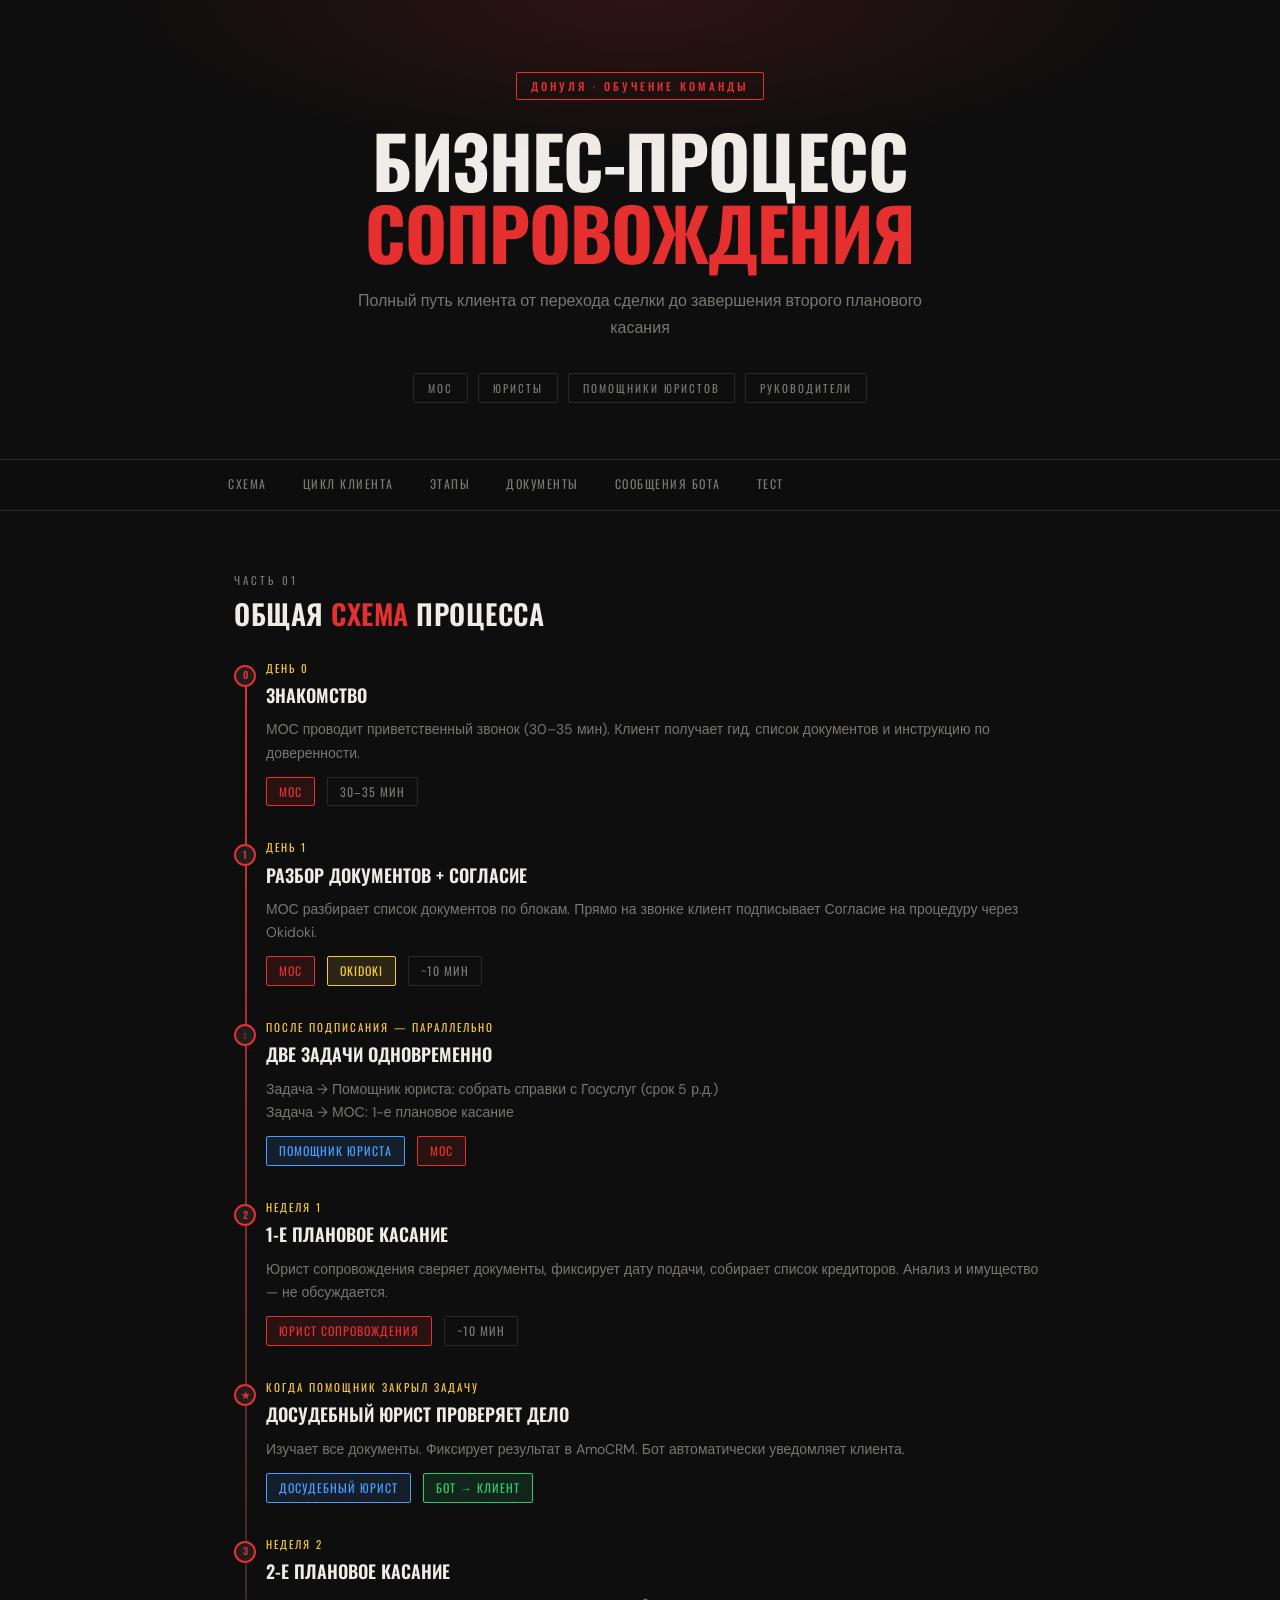
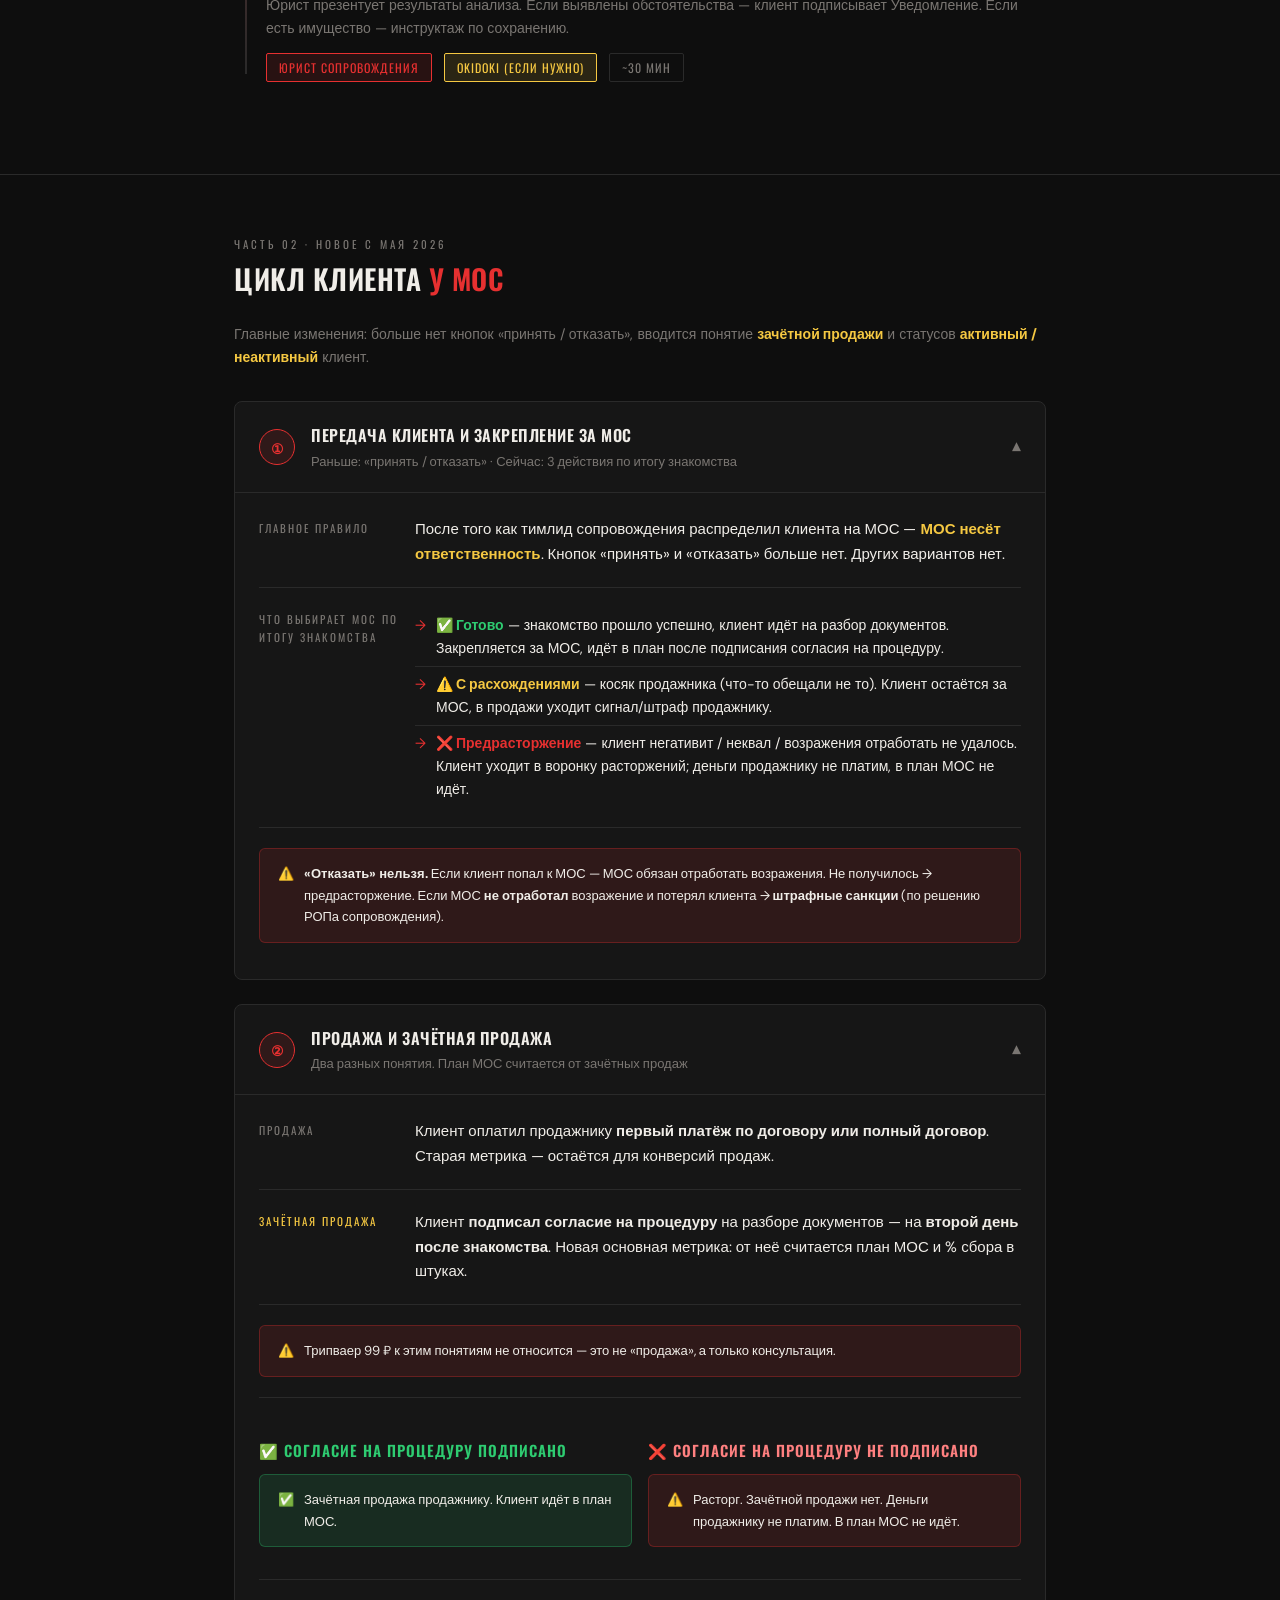
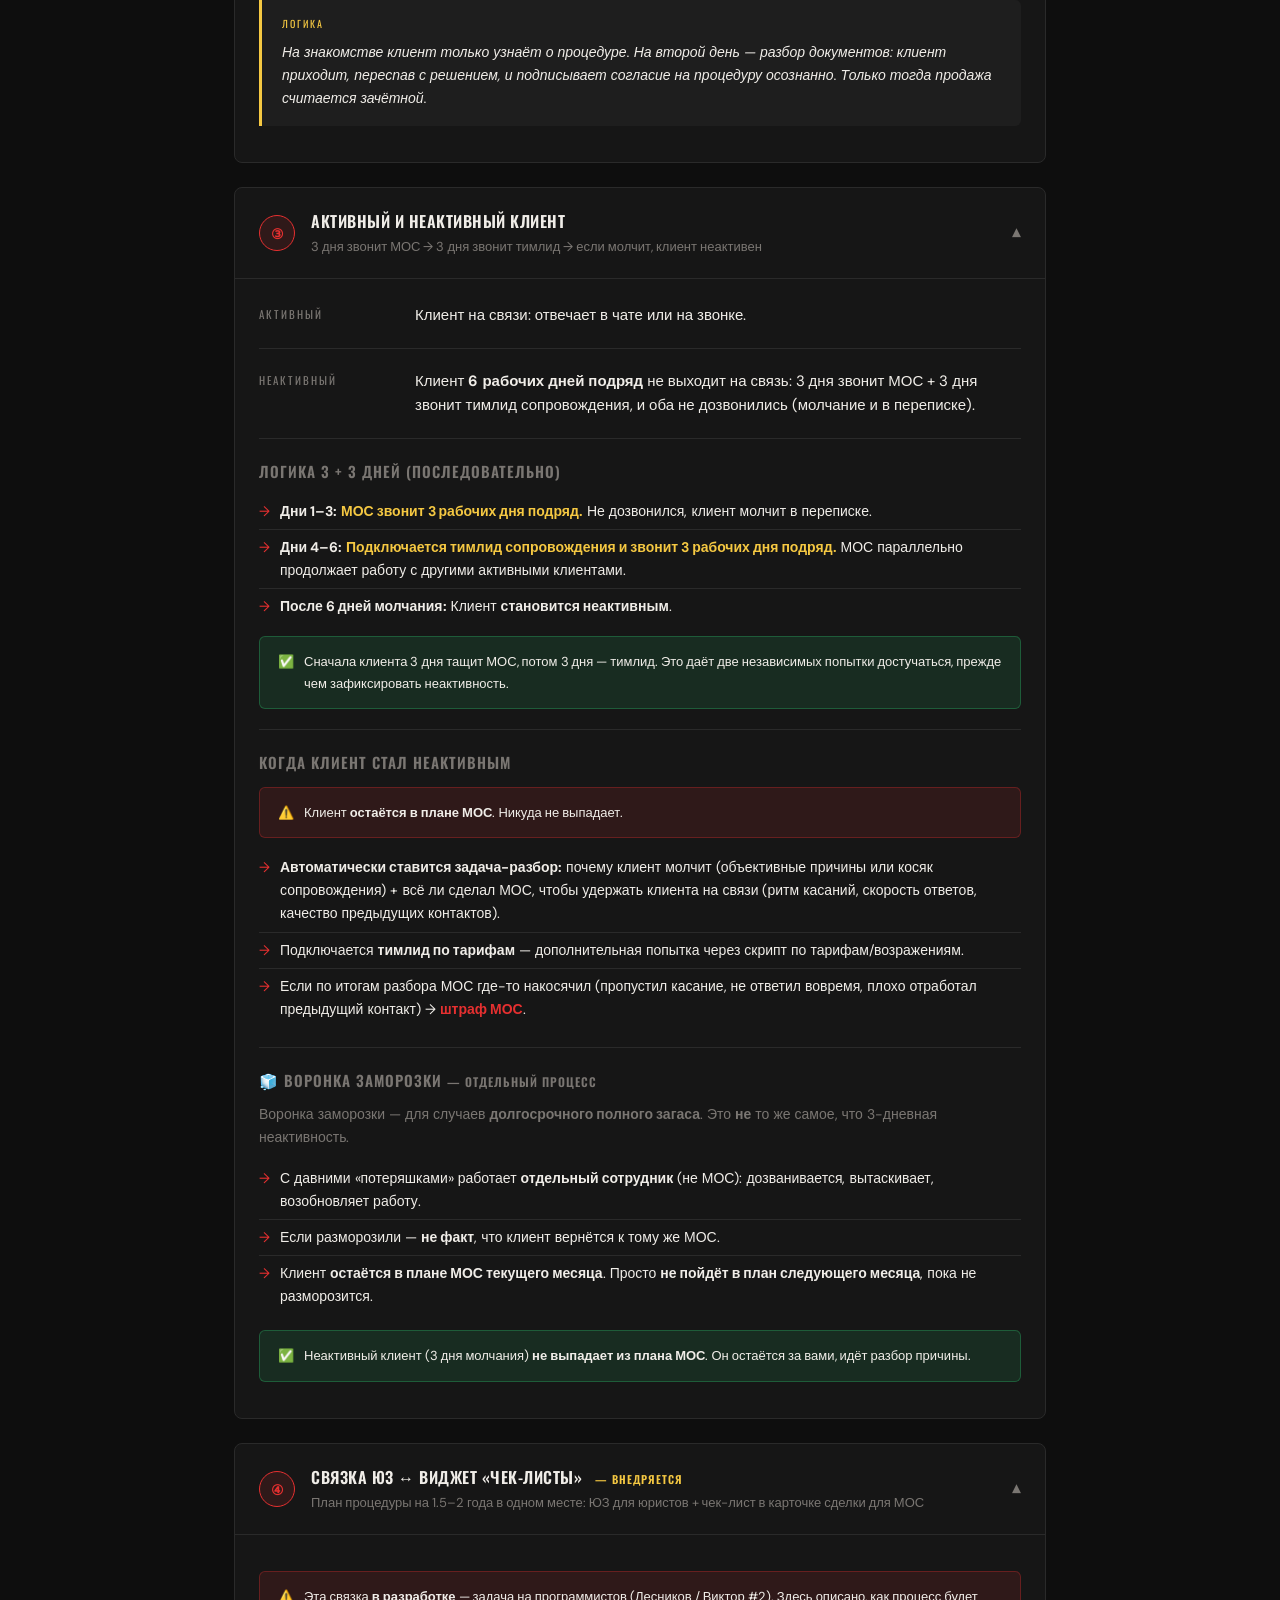
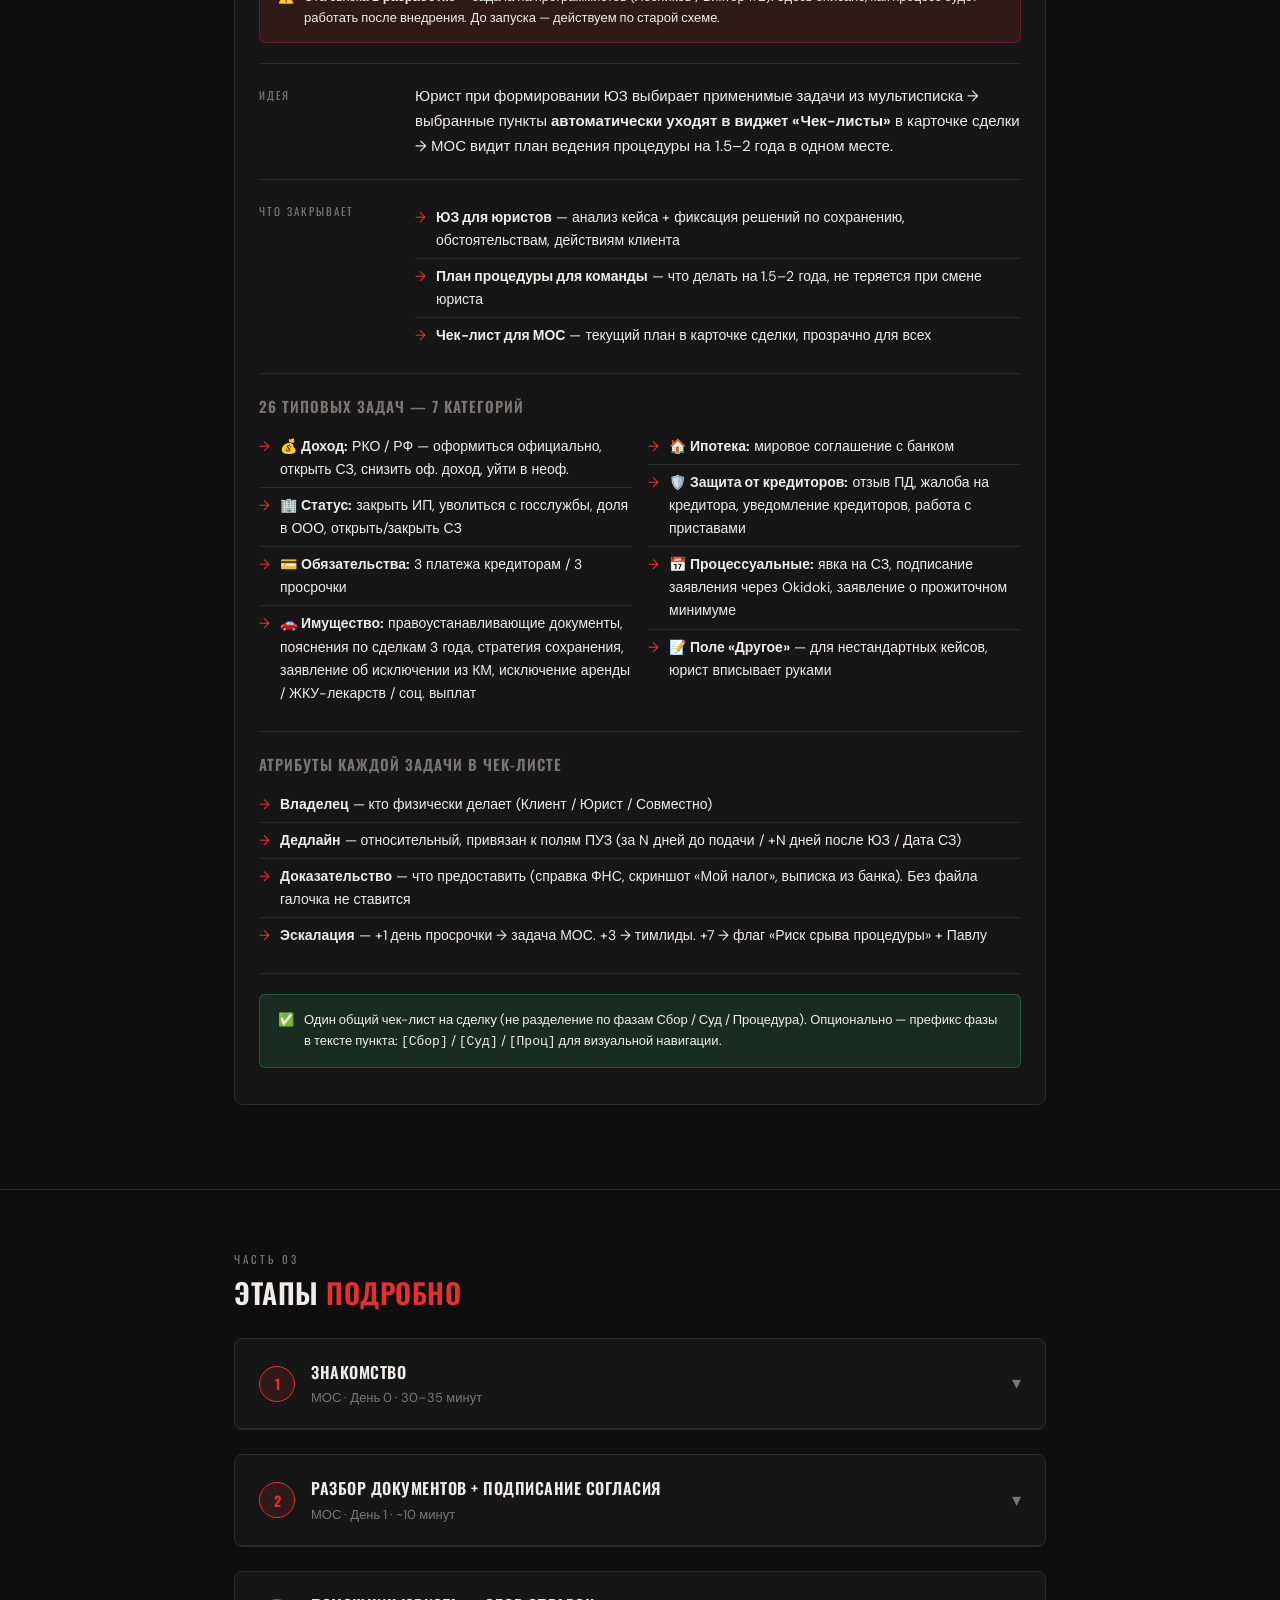
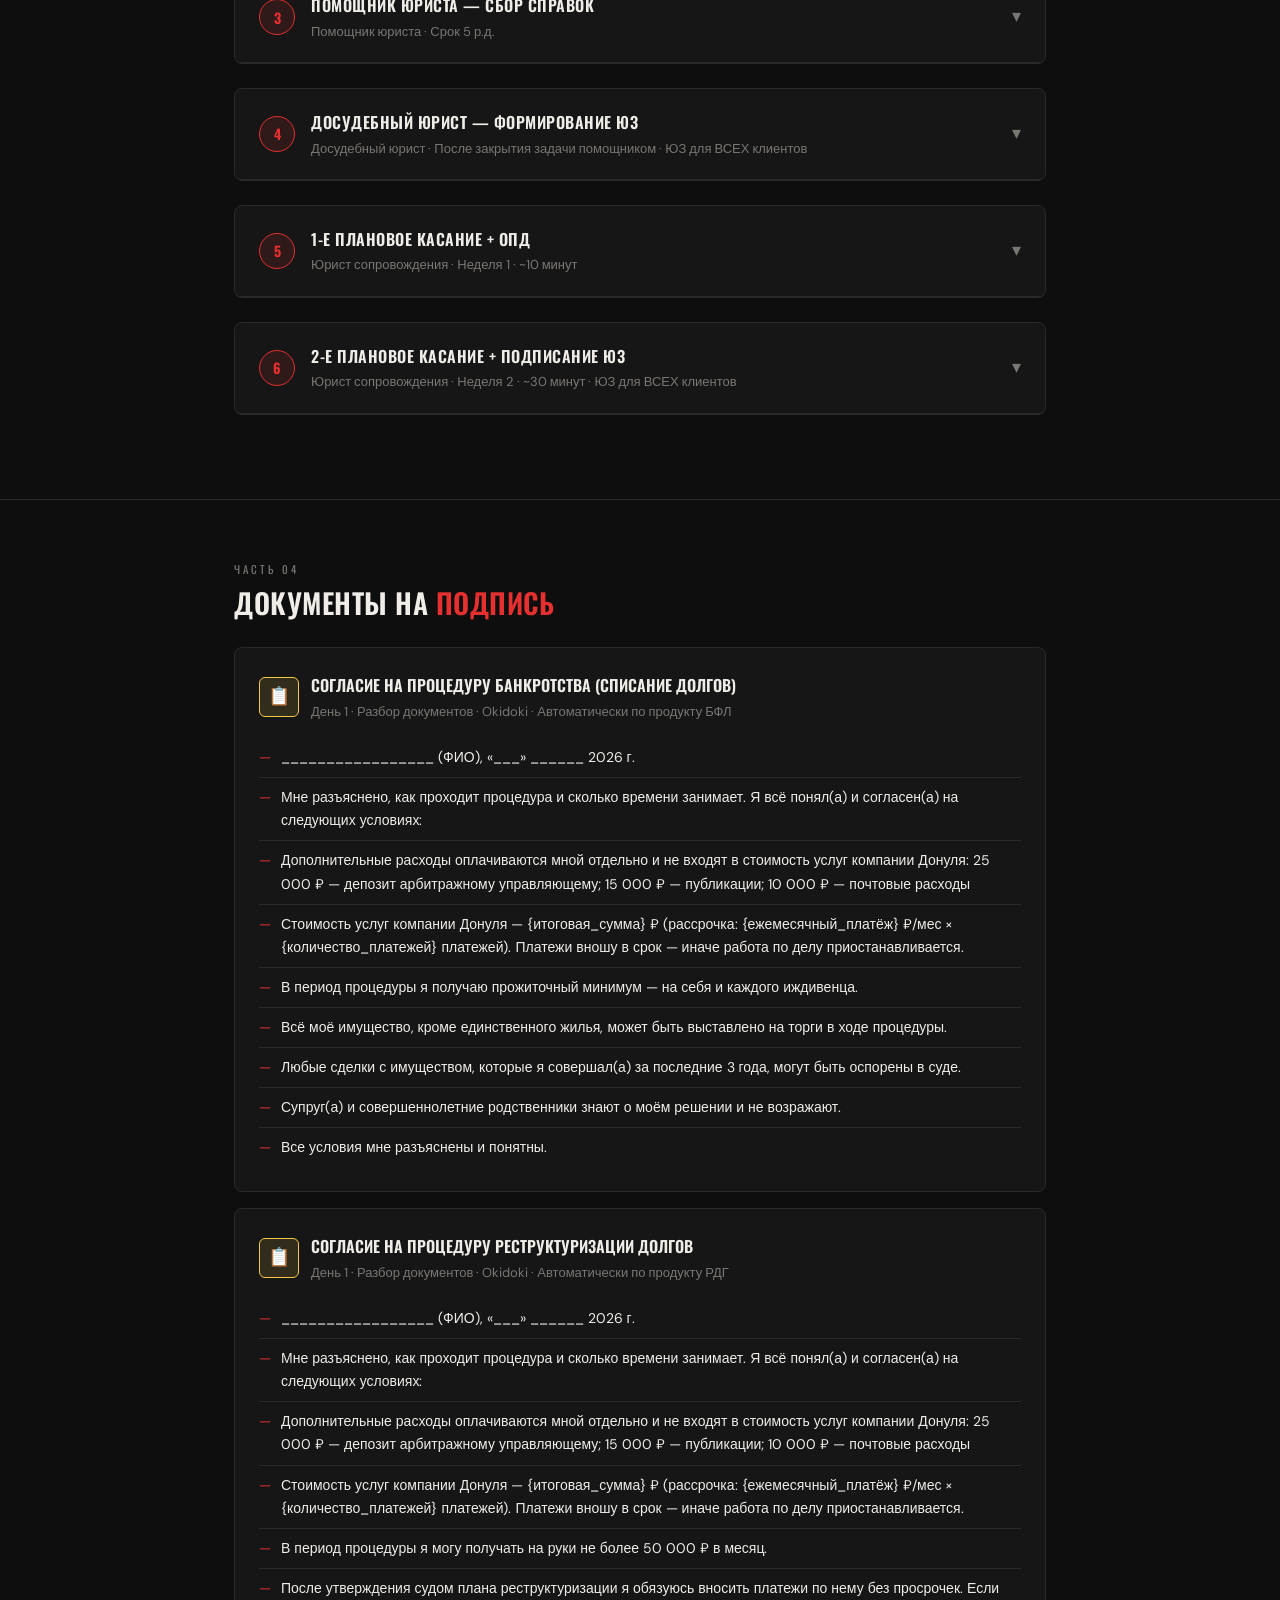
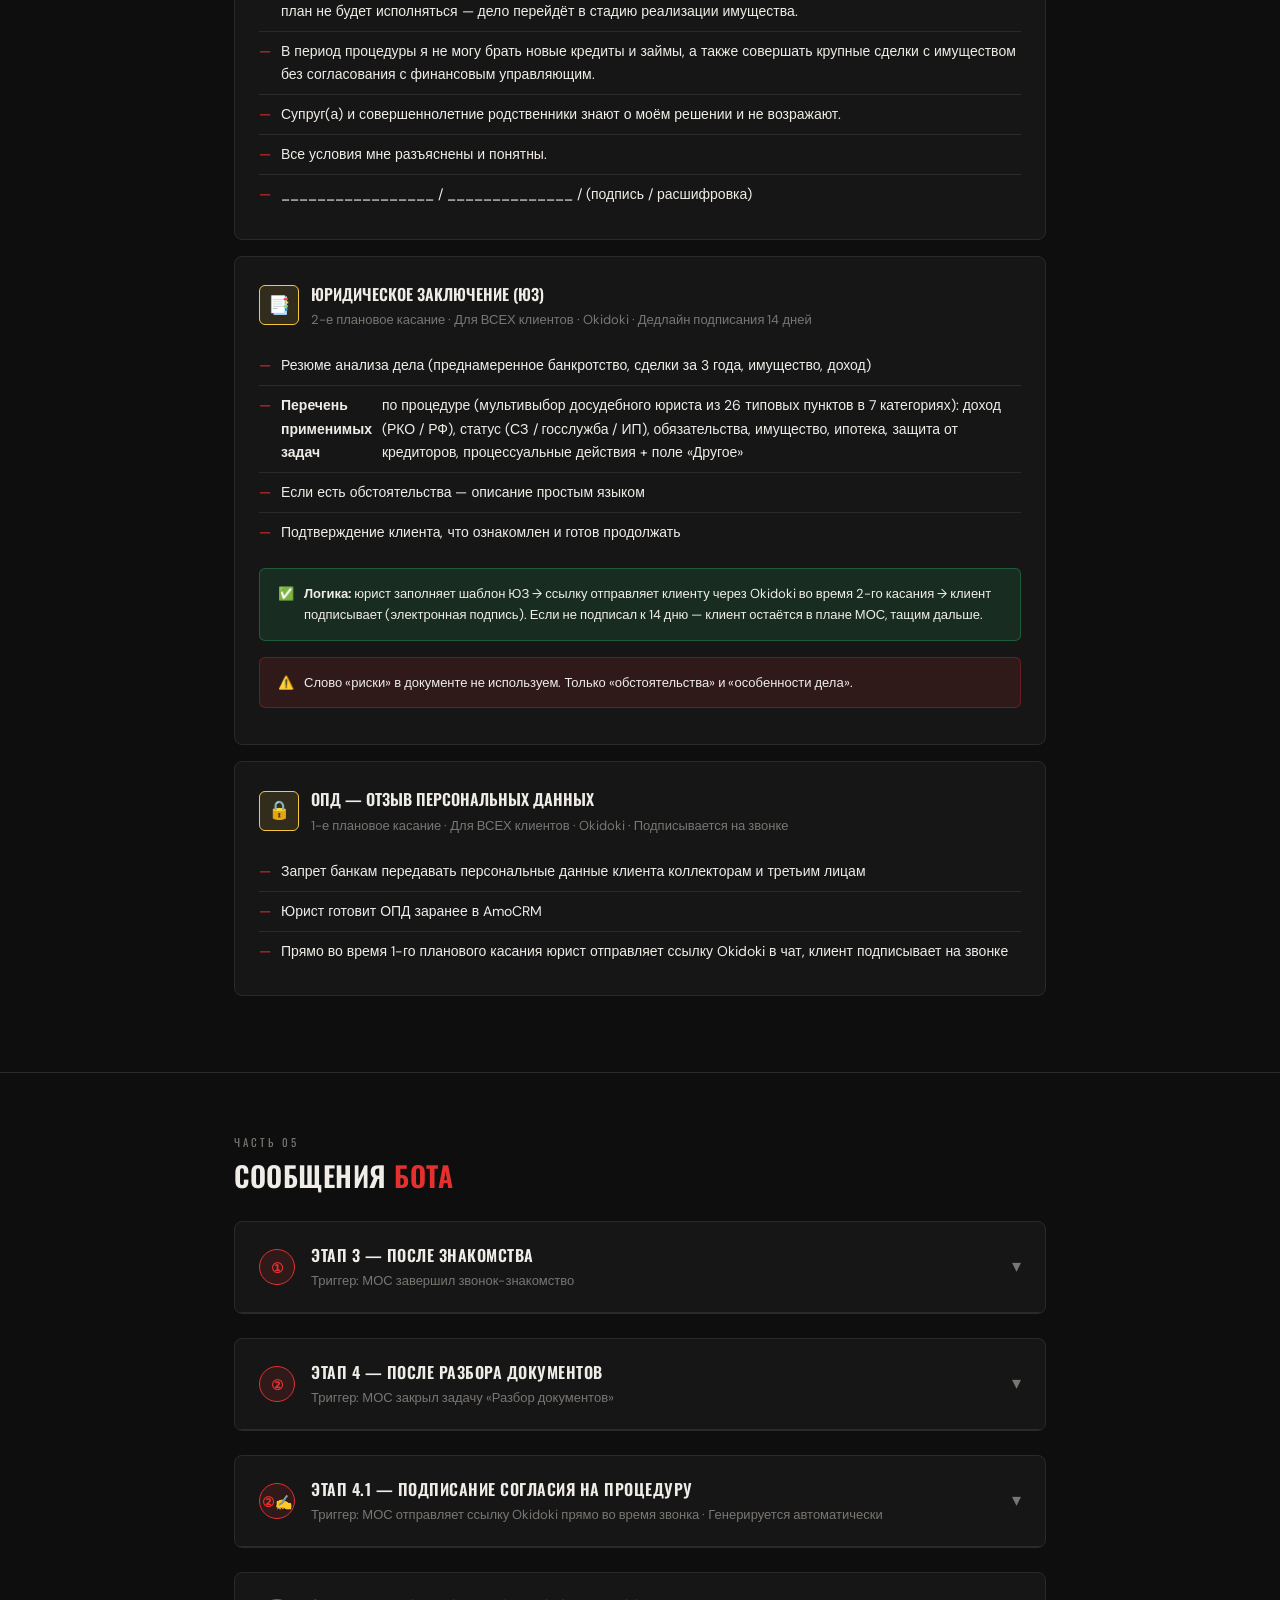
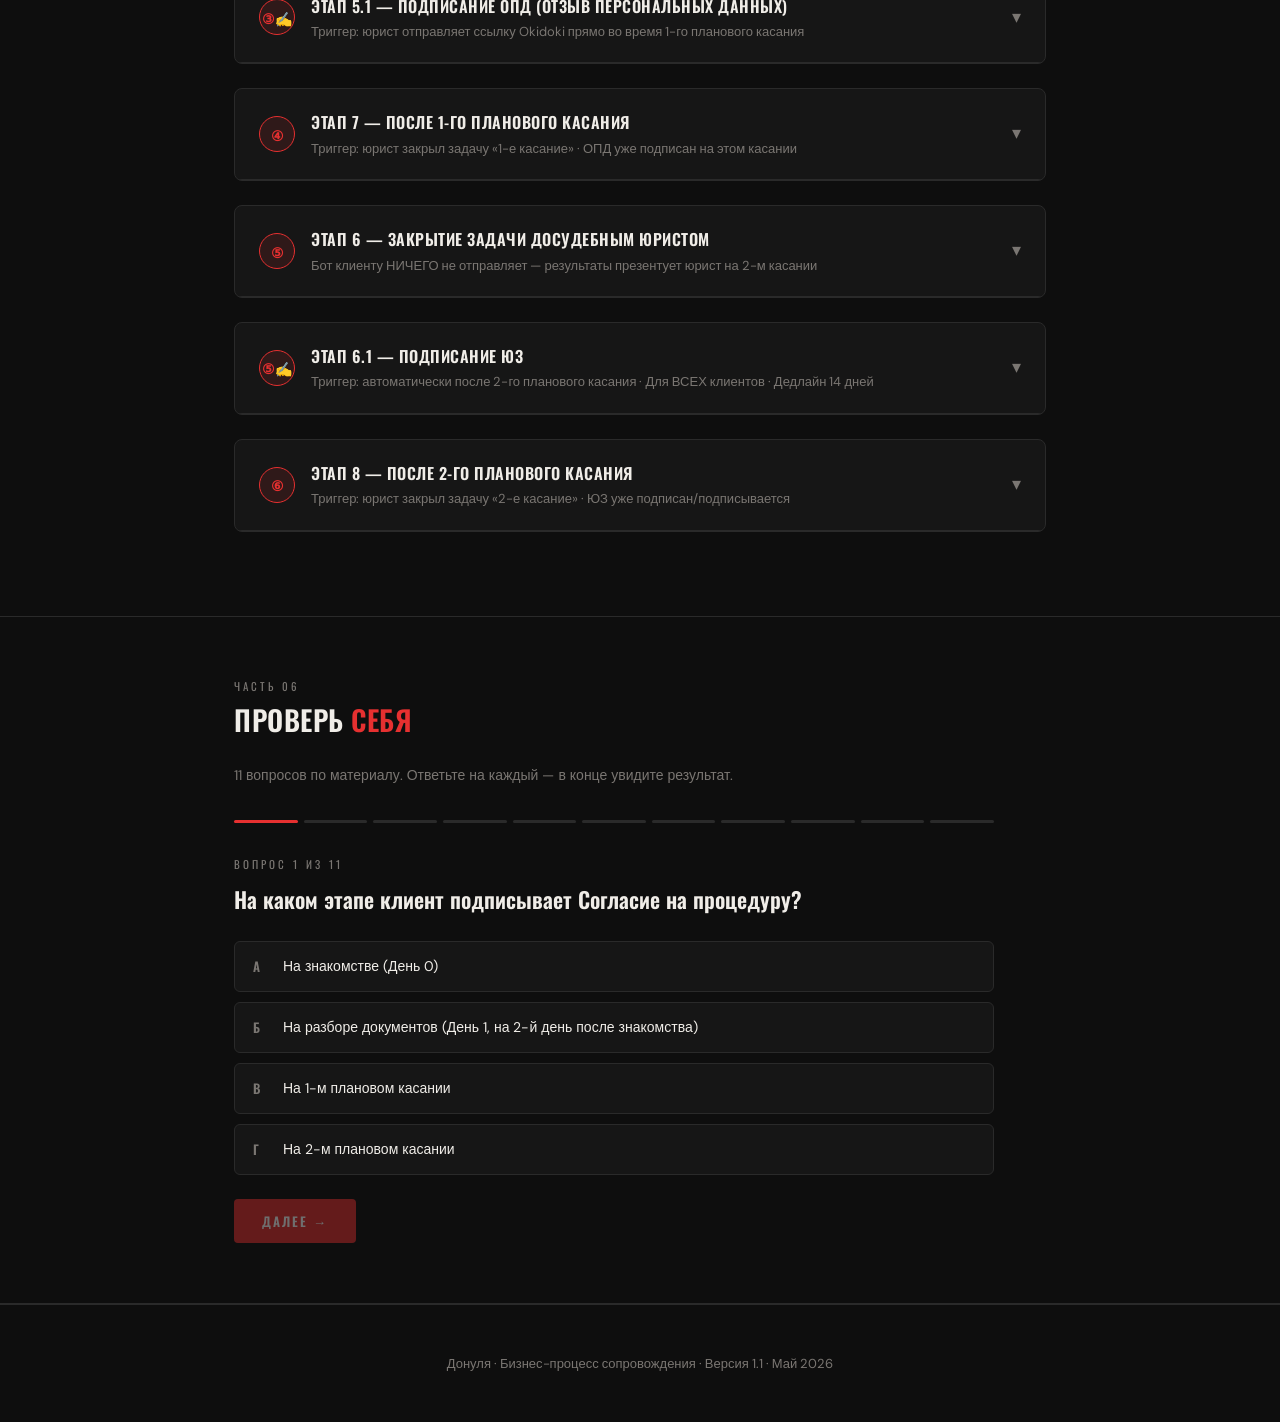
==== index.html @ ab823d5b "Логика 3+3 дней; ЮЗ — шаблон; убран способ сохранения; порядок бот-сообщений - Активный/неактивный: " ====
<!DOCTYPE html>
<html lang="ru">
<head>
<meta charset="UTF-8">
<meta name="viewport" content="width=device-width, initial-scale=1.0">
<title>Бизнес-процесс сопровождения | Донуля</title>
<link href="https://fonts.googleapis.com/css2?family=Oswald:wght@400;500;600;700&family=DM+Sans:wght@300;400;500&display=swap" rel="stylesheet">
<style>
  *, *::before, *::after { box-sizing: border-box; margin: 0; padding: 0; }

  :root {
    --bg: #0e0e0e;
    --surface: #161616;
    --surface2: #1e1e1e;
    --border: #2a2a2a;
    --red: #e63030;
    --red-dim: rgba(230,48,48,0.12);
    --red-glow: rgba(230,48,48,0.25);
    --text: #f0ede8;
    --muted: #7a7672;
    --accent: #f5c842;
    --accent-dim: rgba(245,200,66,0.12);
    --green: #2ecc71;
    --green-dim: rgba(46,204,113,0.12);
    --blue: #4a9eff;
    --blue-dim: rgba(74,158,255,0.12);
  }

  html { scroll-behavior: smooth; }

  body {
    background: var(--bg);
    color: var(--text);
    font-family: 'DM Sans', sans-serif;
    font-size: 15px;
    line-height: 1.65;
    min-height: 100vh;
  }

  /* HEADER */
  .header {
    position: relative;
    padding: 72px 24px 56px;
    text-align: center;
    overflow: hidden;
    border-bottom: 1px solid var(--border);
  }
  .header::before {
    content: '';
    position: absolute;
    inset: 0;
    background: radial-gradient(ellipse 60% 50% at 50% 0%, rgba(230,48,48,0.15) 0%, transparent 70%);
    pointer-events: none;
  }
  .label {
    display: inline-block;
    font-family: 'Oswald', sans-serif;
    font-size: 11px;
    font-weight: 500;
    letter-spacing: 3px;
    text-transform: uppercase;
    color: var(--red);
    border: 1px solid var(--red);
    padding: 4px 14px;
    border-radius: 2px;
    margin-bottom: 24px;
  }
  .header h1 {
    font-family: 'Oswald', sans-serif;
    font-size: clamp(36px, 7vw, 72px);
    font-weight: 700;
    line-height: 1;
    letter-spacing: -1px;
    text-transform: uppercase;
    margin-bottom: 20px;
  }
  .header h1 span { color: var(--red); }
  .header-sub {
    max-width: 620px;
    margin: 0 auto 32px;
    color: var(--muted);
    font-size: 16px;
    font-weight: 300;
  }
  .header-roles {
    display: flex;
    gap: 10px;
    justify-content: center;
    flex-wrap: wrap;
  }
  .role-badge {
    font-family: 'Oswald', sans-serif;
    font-size: 11px;
    letter-spacing: 2px;
    text-transform: uppercase;
    padding: 5px 14px;
    border-radius: 2px;
    border: 1px solid var(--border);
    color: var(--muted);
  }

  /* NAV */
  .nav {
    position: sticky;
    top: 0;
    z-index: 100;
    background: rgba(14,14,14,0.95);
    backdrop-filter: blur(12px);
    border-bottom: 1px solid var(--border);
    padding: 0 24px;
    overflow-x: auto;
  }
  .nav-inner {
    max-width: 860px;
    margin: 0 auto;
    display: flex;
    gap: 0;
  }
  .nav a {
    display: block;
    padding: 14px 18px;
    font-family: 'Oswald', sans-serif;
    font-size: 12px;
    letter-spacing: 1.5px;
    text-transform: uppercase;
    color: var(--muted);
    text-decoration: none;
    white-space: nowrap;
    border-bottom: 2px solid transparent;
    transition: color 0.2s, border-color 0.2s;
  }
  .nav a:hover { color: var(--text); border-color: var(--red); }

  /* LAYOUT */
  .container { max-width: 860px; margin: 0 auto; padding: 0 24px; }
  .section { padding: 60px 0; border-bottom: 1px solid var(--border); }
  .section-number {
    font-family: 'Oswald', sans-serif;
    font-size: 11px;
    letter-spacing: 3px;
    text-transform: uppercase;
    color: var(--muted);
    margin-bottom: 8px;
  }
  .section-title {
    font-family: 'Oswald', sans-serif;
    font-size: 28px;
    font-weight: 600;
    text-transform: uppercase;
    letter-spacing: 0.5px;
    margin-bottom: 28px;
    line-height: 1.2;
  }
  .section-title span { color: var(--red); }

  /* TIMELINE */
  .timeline { position: relative; padding-left: 32px; }
  .timeline::before {
    content: '';
    position: absolute;
    left: 11px;
    top: 8px;
    bottom: 8px;
    width: 2px;
    background: linear-gradient(to bottom, var(--red), var(--border));
  }
  .tl-item { position: relative; margin-bottom: 32px; }
  .tl-dot {
    position: absolute;
    left: -32px;
    top: 6px;
    width: 22px;
    height: 22px;
    border-radius: 50%;
    background: var(--surface2);
    border: 2px solid var(--red);
    display: flex;
    align-items: center;
    justify-content: center;
    font-family: 'Oswald', sans-serif;
    font-size: 10px;
    font-weight: 600;
    color: var(--red);
  }
  .tl-day {
    font-family: 'Oswald', sans-serif;
    font-size: 11px;
    letter-spacing: 2px;
    text-transform: uppercase;
    color: var(--accent);
    margin-bottom: 4px;
  }
  .tl-title {
    font-family: 'Oswald', sans-serif;
    font-size: 18px;
    font-weight: 600;
    text-transform: uppercase;
    margin-bottom: 8px;
  }
  .tl-desc { color: var(--muted); font-size: 14px; }
  .tl-parallel {
    display: flex;
    gap: 12px;
    margin-top: 12px;
    flex-wrap: wrap;
  }
  .tl-tag {
    font-size: 12px;
    padding: 4px 12px;
    border-radius: 2px;
    border: 1px solid var(--border);
    color: var(--muted);
    font-family: 'Oswald', sans-serif;
    letter-spacing: 1px;
    text-transform: uppercase;
  }
  .tl-tag.red { border-color: var(--red); color: var(--red); background: var(--red-dim); }
  .tl-tag.green { border-color: var(--green); color: var(--green); background: var(--green-dim); }
  .tl-tag.yellow { border-color: var(--accent); color: var(--accent); background: var(--accent-dim); }
  .tl-tag.blue { border-color: var(--blue); color: var(--blue); background: var(--blue-dim); }

  /* STAGE CARDS */
  .stage-card {
    background: var(--surface);
    border: 1px solid var(--border);
    border-radius: 8px;
    margin-bottom: 24px;
    overflow: hidden;
  }
  .stage-header {
    padding: 20px 24px;
    border-bottom: 1px solid var(--border);
    display: flex;
    align-items: center;
    gap: 16px;
    cursor: pointer;
    user-select: none;
  }
  .stage-header:hover { background: var(--surface2); }
  .stage-num {
    width: 36px;
    height: 36px;
    border-radius: 50%;
    background: var(--red-dim);
    border: 1px solid var(--red);
    display: flex;
    align-items: center;
    justify-content: center;
    font-family: 'Oswald', sans-serif;
    font-size: 14px;
    font-weight: 700;
    color: var(--red);
    flex-shrink: 0;
  }
  .stage-info { flex: 1; }
  .stage-name {
    font-family: 'Oswald', sans-serif;
    font-size: 16px;
    font-weight: 600;
    text-transform: uppercase;
    letter-spacing: 0.5px;
  }
  .stage-meta { font-size: 13px; color: var(--muted); margin-top: 2px; }
  .stage-arrow {
    color: var(--muted);
    font-size: 18px;
    transition: transform 0.2s;
  }
  .stage-card.open .stage-arrow { transform: rotate(180deg); }
  .stage-body {
    display: none;
    padding: 24px;
  }
  .stage-card.open .stage-body { display: block; }

  /* ROLE BLOCKS */
  .role-row {
    display: grid;
    grid-template-columns: 140px 1fr;
    gap: 16px;
    margin-bottom: 20px;
    align-items: start;
  }
  .role-label {
    font-family: 'Oswald', sans-serif;
    font-size: 11px;
    letter-spacing: 2px;
    text-transform: uppercase;
    color: var(--muted);
    padding-top: 2px;
  }
  .role-content { color: var(--text); }

  /* QUOTE BOX */
  .quote-box {
    background: var(--surface2);
    border-left: 3px solid var(--accent);
    padding: 16px 20px;
    border-radius: 0 6px 6px 0;
    margin: 12px 0;
    font-size: 14px;
    color: var(--text);
    font-style: italic;
  }
  .quote-label {
    font-family: 'Oswald', sans-serif;
    font-size: 10px;
    letter-spacing: 2px;
    text-transform: uppercase;
    color: var(--accent);
    font-style: normal;
    margin-bottom: 8px;
  }

  /* BOT MESSAGE */
  .bot-msg {
    background: var(--surface2);
    border: 1px solid var(--border);
    border-radius: 12px 12px 12px 2px;
    padding: 16px 20px;
    font-size: 13px;
    line-height: 1.7;
    margin: 12px 0;
    position: relative;
  }
  .bot-label {
    font-family: 'Oswald', sans-serif;
    font-size: 10px;
    letter-spacing: 2px;
    text-transform: uppercase;
    color: var(--blue);
    margin-bottom: 10px;
    display: flex;
    align-items: center;
    gap: 6px;
  }
  .bot-label::before {
    content: '🤖';
    font-size: 12px;
  }

  /* WARNING BOX */
  .warn-box {
    background: var(--red-dim);
    border: 1px solid rgba(230,48,48,0.3);
    border-radius: 6px;
    padding: 14px 18px;
    font-size: 13px;
    color: var(--text);
    margin: 12px 0;
    display: flex;
    gap: 10px;
    align-items: flex-start;
  }
  .warn-box::before { content: '⚠️'; flex-shrink: 0; }

  /* INFO BOX */
  .info-box {
    background: var(--green-dim);
    border: 1px solid rgba(46,204,113,0.3);
    border-radius: 6px;
    padding: 14px 18px;
    font-size: 13px;
    color: var(--text);
    margin: 12px 0;
    display: flex;
    gap: 10px;
    align-items: flex-start;
  }
  .info-box::before { content: '✅'; flex-shrink: 0; }

  /* DOCUMENT CARDS */
  .doc-card {
    background: var(--surface);
    border: 1px solid var(--border);
    border-radius: 8px;
    padding: 24px;
    margin-bottom: 16px;
  }
  .doc-card-header {
    display: flex;
    align-items: center;
    gap: 12px;
    margin-bottom: 16px;
  }
  .doc-icon {
    width: 40px;
    height: 40px;
    background: var(--accent-dim);
    border: 1px solid var(--accent);
    border-radius: 6px;
    display: flex;
    align-items: center;
    justify-content: center;
    font-size: 18px;
  }
  .doc-name {
    font-family: 'Oswald', sans-serif;
    font-size: 16px;
    font-weight: 600;
    text-transform: uppercase;
  }
  .doc-when { font-size: 13px; color: var(--muted); margin-top: 2px; }
  .doc-items { list-style: none; }
  .doc-items li {
    padding: 8px 0;
    border-bottom: 1px solid var(--border);
    font-size: 14px;
    display: flex;
    gap: 10px;
  }
  .doc-items li:last-child { border-bottom: none; }
  .doc-items li::before { content: '—'; color: var(--red); flex-shrink: 0; }

  /* RULES */
  .rule-item {
    display: flex;
    gap: 16px;
    padding: 18px 0;
    border-bottom: 1px solid var(--border);
    align-items: flex-start;
  }
  .rule-item:last-child { border-bottom: none; }
  .rule-num {
    width: 28px;
    height: 28px;
    background: var(--red-dim);
    border: 1px solid var(--red);
    border-radius: 4px;
    display: flex;
    align-items: center;
    justify-content: center;
    font-family: 'Oswald', sans-serif;
    font-size: 13px;
    font-weight: 700;
    color: var(--red);
    flex-shrink: 0;
  }
  .rule-text { font-size: 14px; color: var(--text); line-height: 1.6; }
  .rule-text strong { color: var(--accent); font-weight: 500; }

  /* QUIZ */
  .quiz-wrap { max-width: 760px; }
  .quiz-progress {
    display: flex;
    gap: 6px;
    margin-bottom: 32px;
  }
  .quiz-pip {
    flex: 1;
    height: 3px;
    background: var(--border);
    border-radius: 2px;
    transition: background 0.3s;
  }
  .quiz-pip.done { background: var(--green); }
  .quiz-pip.active { background: var(--red); }

  .quiz-q {
    display: none;
  }
  .quiz-q.active { display: block; }
  .quiz-counter {
    font-family: 'Oswald', sans-serif;
    font-size: 11px;
    letter-spacing: 3px;
    text-transform: uppercase;
    color: var(--muted);
    margin-bottom: 12px;
  }
  .quiz-question {
    font-family: 'Oswald', sans-serif;
    font-size: 22px;
    font-weight: 600;
    line-height: 1.3;
    margin-bottom: 28px;
  }
  .quiz-options { display: flex; flex-direction: column; gap: 10px; margin-bottom: 24px; }
  .quiz-option {
    background: var(--surface);
    border: 1px solid var(--border);
    border-radius: 6px;
    padding: 14px 18px;
    cursor: pointer;
    font-size: 14px;
    line-height: 1.5;
    transition: border-color 0.2s, background 0.2s;
    display: flex;
    gap: 12px;
    align-items: flex-start;
  }
  .quiz-option:hover:not(.selected):not(.correct):not(.wrong) {
    border-color: var(--muted);
    background: var(--surface2);
  }
  .quiz-option.correct {
    border-color: var(--green);
    background: var(--green-dim);
    color: var(--green);
  }
  .quiz-option.wrong {
    border-color: var(--red);
    background: var(--red-dim);
    color: var(--red);
  }
  .opt-letter {
    font-family: 'Oswald', sans-serif;
    font-size: 13px;
    font-weight: 600;
    color: var(--muted);
    width: 18px;
    flex-shrink: 0;
    padding-top: 1px;
  }
  .quiz-feedback {
    display: none;
    padding: 14px 18px;
    border-radius: 6px;
    font-size: 14px;
    margin-bottom: 20px;
    line-height: 1.5;
  }
  .quiz-feedback.show { display: block; }
  .quiz-feedback.ok { background: var(--green-dim); border: 1px solid rgba(46,204,113,0.3); color: var(--green); }
  .quiz-feedback.fail { background: var(--red-dim); border: 1px solid rgba(230,48,48,0.3); color: #ff8080; }

  .quiz-btn {
    display: inline-flex;
    align-items: center;
    gap: 8px;
    background: var(--red);
    color: #fff;
    font-family: 'Oswald', sans-serif;
    font-size: 13px;
    font-weight: 600;
    letter-spacing: 2px;
    text-transform: uppercase;
    padding: 12px 28px;
    border: none;
    border-radius: 4px;
    cursor: pointer;
    transition: opacity 0.2s;
  }
  .quiz-btn:hover { opacity: 0.85; }
  .quiz-btn:disabled { opacity: 0.4; cursor: not-allowed; }
  .quiz-btn.secondary {
    background: transparent;
    border: 1px solid var(--border);
    color: var(--muted);
  }

  /* RESULT */
  .quiz-result {
    display: none;
    text-align: center;
    padding: 40px 0;
  }
  .quiz-result.show { display: block; }
  .result-score {
    font-family: 'Oswald', sans-serif;
    font-size: 80px;
    font-weight: 700;
    line-height: 1;
    margin-bottom: 8px;
  }
  .result-score.great { color: var(--green); }
  .result-score.ok { color: var(--accent); }
  .result-score.fail { color: var(--red); }
  .result-label {
    font-family: 'Oswald', sans-serif;
    font-size: 14px;
    letter-spacing: 3px;
    text-transform: uppercase;
    color: var(--muted);
    margin-bottom: 24px;
  }
  .result-msg {
    font-size: 16px;
    color: var(--text);
    max-width: 480px;
    margin: 0 auto 32px;
    line-height: 1.6;
  }

  /* UTILS */
  ul.plain { list-style: none; }
  ul.plain li {
    padding: 6px 0;
    font-size: 14px;
    color: var(--muted);
    border-bottom: 1px solid var(--border);
    display: flex;
    gap: 10px;
  }
  ul.plain li:last-child { border-bottom: none; }
  ul.plain li::before { content: '→'; color: var(--red); flex-shrink: 0; }
  ul.plain li span { color: var(--text); }

  .two-col { display: grid; grid-template-columns: 1fr 1fr; gap: 16px; }
  @media (max-width: 600px) { .two-col { grid-template-columns: 1fr; } .role-row { grid-template-columns: 1fr; } }

  .tag-row { display: flex; gap: 8px; flex-wrap: wrap; margin-top: 10px; }
  .tag {
    font-family: 'Oswald', sans-serif;
    font-size: 11px;
    letter-spacing: 1.5px;
    text-transform: uppercase;
    padding: 4px 10px;
    border-radius: 2px;
    border: 1px solid var(--border);
    color: var(--muted);
  }

  .divider { height: 1px; background: var(--border); margin: 20px 0; }

  h3 {
    font-family: 'Oswald', sans-serif;
    font-size: 15px;
    font-weight: 600;
    text-transform: uppercase;
    letter-spacing: 1px;
    color: var(--muted);
    margin: 20px 0 10px;
  }

  p { margin-bottom: 12px; font-size: 14px; color: var(--muted); }
  p:last-child { margin-bottom: 0; }

  .footer {
    text-align: center;
    padding: 48px 24px;
    color: var(--muted);
    font-size: 13px;
    border-top: 1px solid var(--border);
  }
</style>
</head>
<body>

<!-- HEADER -->
<div class="header">
  <div class="label">Донуля · Обучение команды</div>
  <h1>Бизнес-процесс<br><span>сопровождения</span></h1>
  <p class="header-sub">Полный путь клиента от перехода сделки до завершения второго планового касания</p>
  <div class="header-roles">
    <div class="role-badge">МОС</div>
    <div class="role-badge">Юристы</div>
    <div class="role-badge">Помощники юристов</div>
    <div class="role-badge">Руководители</div>
  </div>
</div>

<!-- NAV -->
<nav class="nav">
  <div class="nav-inner">
    <a href="#schema">Схема</a>
    <a href="#lifecycle">Цикл клиента</a>
    <a href="#stages">Этапы</a>
    <a href="#docs">Документы</a>
    <a href="#bot">Сообщения бота</a>
    <a href="#test">Тест</a>
  </div>
</nav>

<!-- СХЕМА -->
<section class="section" id="schema">
  <div class="container">
    <div class="section-number">Часть 01</div>
    <div class="section-title">Общая <span>схема</span> процесса</div>

    <div class="timeline">

      <div class="tl-item">
        <div class="tl-dot">0</div>
        <div class="tl-day">День 0</div>
        <div class="tl-title">Знакомство</div>
        <div class="tl-desc">МОС проводит приветственный звонок (30–35 мин). Клиент получает гид, список документов и инструкцию по доверенности.</div>
        <div class="tl-parallel">
          <div class="tl-tag red">МОС</div>
          <div class="tl-tag">30–35 мин</div>
        </div>
      </div>

      <div class="tl-item">
        <div class="tl-dot">1</div>
        <div class="tl-day">День 1</div>
        <div class="tl-title">Разбор документов + Согласие</div>
        <div class="tl-desc">МОС разбирает список документов по блокам. Прямо на звонке клиент подписывает Согласие на процедуру через Okidoki.</div>
        <div class="tl-parallel">
          <div class="tl-tag red">МОС</div>
          <div class="tl-tag yellow">Okidoki</div>
          <div class="tl-tag">~10 мин</div>
        </div>
      </div>

      <div class="tl-item">
        <div class="tl-dot">↕</div>
        <div class="tl-day">После подписания — параллельно</div>
        <div class="tl-title">Две задачи одновременно</div>
        <div class="tl-desc">Задача → Помощник юриста: собрать справки с Госуслуг (срок 5 р.д.)<br>Задача → МОС: 1-е плановое касание</div>
        <div class="tl-parallel">
          <div class="tl-tag blue">Помощник юриста</div>
          <div class="tl-tag red">МОС</div>
        </div>
      </div>

      <div class="tl-item">
        <div class="tl-dot">2</div>
        <div class="tl-day">Неделя 1</div>
        <div class="tl-title">1-е плановое касание</div>
        <div class="tl-desc">Юрист сопровождения сверяет документы, фиксирует дату подачи, собирает список кредиторов. Анализ и имущество — не обсуждается.</div>
        <div class="tl-parallel">
          <div class="tl-tag red">Юрист сопровождения</div>
          <div class="tl-tag">~10 мин</div>
        </div>
      </div>

      <div class="tl-item">
        <div class="tl-dot">★</div>
        <div class="tl-day">Когда помощник закрыл задачу</div>
        <div class="tl-title">Досудебный юрист проверяет дело</div>
        <div class="tl-desc">Изучает все документы. Фиксирует результат в AmoCRM. Бот автоматически уведомляет клиента.</div>
        <div class="tl-parallel">
          <div class="tl-tag blue">Досудебный юрист</div>
          <div class="tl-tag green">Бот → клиент</div>
        </div>
      </div>

      <div class="tl-item">
        <div class="tl-dot">3</div>
        <div class="tl-day">Неделя 2</div>
        <div class="tl-title">2-е плановое касание</div>
        <div class="tl-desc">Юрист презентует результаты анализа. Если выявлены обстоятельства — клиент подписывает Уведомление. Если есть имущество — инструктаж по сохранению.</div>
        <div class="tl-parallel">
          <div class="tl-tag red">Юрист сопровождения</div>
          <div class="tl-tag yellow">Okidoki (если нужно)</div>
          <div class="tl-tag">~30 мин</div>
        </div>
      </div>

    </div>
  </div>
</section>

<!-- ЦИКЛ КЛИЕНТА -->
<section class="section" id="lifecycle">
  <div class="container">
    <div class="section-number">Часть 02 · НОВОЕ С МАЯ 2026</div>
    <div class="section-title">Цикл клиента <span>у МОС</span></div>
    <p style="margin-bottom:32px">Главные изменения: больше нет кнопок «принять / отказать», вводится понятие <strong style="color:var(--accent)">зачётной продажи</strong> и статусов <strong style="color:var(--accent)">активный / неактивный</strong> клиент.</p>

    <!-- БЛОК 1: ПЕРЕДАЧА И ТРИ ДЕЙСТВИЯ -->
    <div class="stage-card open" onclick="toggleCard(this)">
      <div class="stage-header">
        <div class="stage-num">①</div>
        <div class="stage-info">
          <div class="stage-name">Передача клиента и закрепление за МОС</div>
          <div class="stage-meta">Раньше: «принять / отказать» · Сейчас: 3 действия по итогу знакомства</div>
        </div>
        <div class="stage-arrow">▾</div>
      </div>
      <div class="stage-body">
        <div class="role-row">
          <div class="role-label">Главное правило</div>
          <div class="role-content">
            После того как тимлид сопровождения распределил клиента на МОС — <strong style="color:var(--accent)">МОС несёт ответственность</strong>. Кнопок «принять» и «отказать» больше нет. Других вариантов нет.
          </div>
        </div>
        <div class="divider"></div>
        <div class="role-row">
          <div class="role-label">Что выбирает МОС по итогу знакомства</div>
          <div class="role-content">
            <ul class="plain">
              <li><span><strong style="color:var(--green)">✅ Готово</strong> — знакомство прошло успешно, клиент идёт на разбор документов. Закрепляется за МОС, идёт в план после подписания согласия на процедуру.</span></li>
              <li><span><strong style="color:var(--accent)">⚠️ С расхождениями</strong> — косяк продажника (что-то обещали не то). Клиент остаётся за МОС, в продажи уходит сигнал/штраф продажнику.</span></li>
              <li><span><strong style="color:var(--red)">❌ Предрасторжение</strong> — клиент негативит / неквал / возражения отработать не удалось. Клиент уходит в воронку расторжений; деньги продажнику не платим, в план МОС не идёт.</span></li>
            </ul>
          </div>
        </div>
        <div class="divider"></div>
        <div class="warn-box">
          <div>
            <strong>«Отказать» нельзя.</strong> Если клиент попал к МОС — МОС обязан отработать возражения. Не получилось → предрасторжение. Если МОС <strong>не отработал</strong> возражение и потерял клиента → <strong>штрафные санкции</strong> (по решению РОПа сопровождения).
          </div>
        </div>
      </div>
    </div>

    <!-- БЛОК 2: ПРОДАЖА И ЗАЧЁТНАЯ ПРОДАЖА -->
    <div class="stage-card open" onclick="toggleCard(this)">
      <div class="stage-header">
        <div class="stage-num">②</div>
        <div class="stage-info">
          <div class="stage-name">Продажа и зачётная продажа</div>
          <div class="stage-meta">Два разных понятия. План МОС считается от зачётных продаж</div>
        </div>
        <div class="stage-arrow">▾</div>
      </div>
      <div class="stage-body">
        <div class="role-row">
          <div class="role-label">Продажа</div>
          <div class="role-content">Клиент оплатил продажнику <strong>первый платёж по договору или полный договор</strong>. Старая метрика — остаётся для конверсий продаж.</div>
        </div>
        <div class="divider"></div>
        <div class="role-row">
          <div class="role-label" style="color:var(--accent)">Зачётная продажа</div>
          <div class="role-content">Клиент <strong>подписал согласие на процедуру</strong> на разборе документов — на <strong>второй день после знакомства</strong>. Новая основная метрика: от неё считается план МОС и % сбора в штуках.</div>
        </div>
        <div class="divider"></div>
        <div class="warn-box">
          <div>Трипваер 99 ₽ к этим понятиям не относится — это не «продажа», а только консультация.</div>
        </div>
        <div class="divider"></div>
        <div class="two-col">
          <div>
            <h3 style="color:var(--green)">✅ Согласие на процедуру подписано</h3>
            <div class="info-box">Зачётная продажа продажнику. Клиент идёт в план МОС.</div>
          </div>
          <div>
            <h3 style="color:#ff8080">❌ Согласие на процедуру НЕ подписано</h3>
            <div class="warn-box">Расторг. Зачётной продажи нет. Деньги продажнику не платим. В план МОС не идёт.</div>
          </div>
        </div>
        <div class="divider"></div>
        <div class="quote-box">
          <div class="quote-label">Логика</div>
          На знакомстве клиент только узнаёт о процедуре. На второй день — разбор документов: клиент приходит, переспав с решением, и подписывает согласие на процедуру осознанно. Только тогда продажа считается зачётной.
        </div>
      </div>
    </div>

    <!-- БЛОК 3: АКТИВНЫЙ / НЕАКТИВНЫЙ -->
    <div class="stage-card open" onclick="toggleCard(this)">
      <div class="stage-header">
        <div class="stage-num">③</div>
        <div class="stage-info">
          <div class="stage-name">Активный и неактивный клиент</div>
          <div class="stage-meta">3 дня звонит МОС → 3 дня звонит тимлид → если молчит, клиент неактивен</div>
        </div>
        <div class="stage-arrow">▾</div>
      </div>
      <div class="stage-body">
        <div class="role-row">
          <div class="role-label">Активный</div>
          <div class="role-content">Клиент на связи: отвечает в чате или на звонке.</div>
        </div>
        <div class="divider"></div>
        <div class="role-row">
          <div class="role-label">Неактивный</div>
          <div class="role-content">Клиент <strong>6 рабочих дней подряд</strong> не выходит на связь: 3 дня звонит МОС + 3 дня звонит тимлид сопровождения, и оба не дозвонились (молчание и в переписке).</div>
        </div>
        <div class="divider"></div>
        <h3>Логика 3 + 3 дней (последовательно)</h3>
        <ul class="plain">
          <li><span><strong>Дни 1–3:</strong> <strong style="color:var(--accent)">МОС звонит 3 рабочих дня подряд.</strong> Не дозвонился, клиент молчит в переписке.</span></li>
          <li><span><strong>Дни 4–6:</strong> <strong style="color:var(--accent)">Подключается тимлид сопровождения и звонит 3 рабочих дня подряд.</strong> МОС параллельно продолжает работу с другими активными клиентами.</span></li>
          <li><span><strong>После 6 дней молчания:</strong> Клиент <strong>становится неактивным</strong>.</span></li>
        </ul>
        <div class="info-box">
          Сначала клиента 3 дня тащит МОС, потом 3 дня — тимлид. Это даёт две независимых попытки достучаться, прежде чем зафиксировать неактивность.
        </div>
        <div class="divider"></div>
        <h3>Когда клиент стал неактивным</h3>
        <div class="warn-box">
          <div>Клиент <strong>остаётся в плане МОС</strong>. Никуда не выпадает.</div>
        </div>
        <ul class="plain">
          <li><span><strong>Автоматически ставится задача-разбор:</strong> почему клиент молчит (объективные причины или косяк сопровождения) + всё ли сделал МОС, чтобы удержать клиента на связи (ритм касаний, скорость ответов, качество предыдущих контактов).</span></li>
          <li><span>Подключается <strong>тимлид по тарифам</strong> — дополнительная попытка через скрипт по тарифам/возражениям.</span></li>
          <li><span>Если по итогам разбора МОС где-то накосячил (пропустил касание, не ответил вовремя, плохо отработал предыдущий контакт) → <strong style="color:var(--red)">штраф МОС</strong>.</span></li>
        </ul>
        <div class="divider"></div>
        <h3>🧊 Воронка заморозки <span style="color:var(--muted);font-size:12px;letter-spacing:1px">— отдельный процесс</span></h3>
        <p>Воронка заморозки — для случаев <strong>долгосрочного полного загаса</strong>. Это <strong>не</strong> то же самое, что 3-дневная неактивность.</p>
        <ul class="plain">
          <li><span>С давними «потеряшками» работает <strong>отдельный сотрудник</strong> (не МОС): дозванивается, вытаскивает, возобновляет работу.</span></li>
          <li><span>Если разморозили — <strong>не факт</strong>, что клиент вернётся к тому же МОС.</span></li>
          <li><span>Клиент <strong>остаётся в плане МОС текущего месяца</strong>. Просто <strong>не пойдёт в план следующего месяца</strong>, пока не разморозится.</span></li>
        </ul>
        <div class="info-box" style="margin-top:16px">
          <div>Неактивный клиент (3 дня молчания) <strong>не выпадает из плана МОС</strong>. Он остаётся за вами, идёт разбор причины.</div>
        </div>
      </div>
    </div>

    <!-- БЛОК 4: СВЯЗКА ЮЗ ↔ ЧЕК-ЛИСТЫ -->
    <div class="stage-card open" onclick="toggleCard(this)">
      <div class="stage-header">
        <div class="stage-num">④</div>
        <div class="stage-info">
          <div class="stage-name">Связка ЮЗ ↔ виджет «Чек-листы» <span style="color:var(--accent);font-size:11px;letter-spacing:1px;margin-left:8px">— ВНЕДРЯЕТСЯ</span></div>
          <div class="stage-meta">План процедуры на 1.5–2 года в одном месте: ЮЗ для юристов + чек-лист в карточке сделки для МОС</div>
        </div>
        <div class="stage-arrow">▾</div>
      </div>
      <div class="stage-body">
        <div class="warn-box">
          <div>Эта связка <strong>в разработке</strong> — задача на программистов (Лесников / Виктор #2). Здесь описано, как процесс будет работать после внедрения. До запуска — действуем по старой схеме.</div>
        </div>
        <div class="divider"></div>
        <div class="role-row">
          <div class="role-label">Идея</div>
          <div class="role-content">Юрист при формировании ЮЗ выбирает применимые задачи из мультисписка → выбранные пункты <strong>автоматически уходят в виджет «Чек-листы»</strong> в карточке сделки → МОС видит план ведения процедуры на 1.5–2 года в одном месте.</div>
        </div>
        <div class="divider"></div>
        <div class="role-row">
          <div class="role-label">Что закрывает</div>
          <div class="role-content">
            <ul class="plain">
              <li><span><strong>ЮЗ для юристов</strong> — анализ кейса + фиксация решений по сохранению, обстоятельствам, действиям клиента</span></li>
              <li><span><strong>План процедуры для команды</strong> — что делать на 1.5–2 года, не теряется при смене юриста</span></li>
              <li><span><strong>Чек-лист для МОС</strong> — текущий план в карточке сделки, прозрачно для всех</span></li>
            </ul>
          </div>
        </div>
        <div class="divider"></div>
        <h3>26 типовых задач — 7 категорий</h3>
        <div class="two-col">
          <div>
            <ul class="plain">
              <li><span>💰 <strong>Доход:</strong> РКО / РФ — оформиться официально, открыть СЗ, снизить оф. доход, уйти в неоф.</span></li>
              <li><span>🏢 <strong>Статус:</strong> закрыть ИП, уволиться с госслужбы, доля в ООО, открыть/закрыть СЗ</span></li>
              <li><span>💳 <strong>Обязательства:</strong> 3 платежа кредиторам / 3 просрочки</span></li>
              <li><span>🚗 <strong>Имущество:</strong> правоустанавливающие документы, пояснения по сделкам 3 года, стратегия сохранения, заявление об исключении из КМ, исключение аренды / ЖКУ-лекарств / соц. выплат</span></li>
            </ul>
          </div>
          <div>
            <ul class="plain">
              <li><span>🏠 <strong>Ипотека:</strong> мировое соглашение с банком</span></li>
              <li><span>🛡️ <strong>Защита от кредиторов:</strong> отзыв ПД, жалоба на кредитора, уведомление кредиторов, работа с приставами</span></li>
              <li><span>📅 <strong>Процессуальные:</strong> явка на СЗ, подписание заявления через Okidoki, заявление о прожиточном минимуме</span></li>
              <li><span>📝 <strong>Поле «Другое»</strong> — для нестандартных кейсов, юрист вписывает руками</span></li>
            </ul>
          </div>
        </div>
        <div class="divider"></div>
        <h3>Атрибуты каждой задачи в чек-листе</h3>
        <ul class="plain">
          <li><span><strong>Владелец</strong> — кто физически делает (Клиент / Юрист / Совместно)</span></li>
          <li><span><strong>Дедлайн</strong> — относительный, привязан к полям ПУЗ (за N дней до подачи / +N дней после ЮЗ / Дата СЗ)</span></li>
          <li><span><strong>Доказательство</strong> — что предоставить (справка ФНС, скриншот «Мой налог», выписка из банка). Без файла галочка не ставится</span></li>
          <li><span><strong>Эскалация</strong> — +1 день просрочки → задача МОС. +3 → тимлиды. +7 → флаг «Риск срыва процедуры» + Павлу</span></li>
        </ul>
        <div class="divider"></div>
        <div class="info-box">
          <div>Один общий чек-лист на сделку (не разделение по фазам Сбор / Суд / Процедура). Опционально — префикс фазы в тексте пункта: <code>[Сбор]</code> / <code>[Суд]</code> / <code>[Проц]</code> для визуальной навигации.</div>
        </div>
      </div>
    </div>

  </div>
</section>

<!-- ЭТАПЫ -->
<section class="section" id="stages">
  <div class="container">
    <div class="section-number">Часть 03</div>
    <div class="section-title">Этапы <span>подробно</span></div>

    <!-- ЭТАП 1 -->
    <div class="stage-card" onclick="toggleCard(this)">
      <div class="stage-header">
        <div class="stage-num">1</div>
        <div class="stage-info">
          <div class="stage-name">Знакомство</div>
          <div class="stage-meta">МОС · День 0 · 30–35 минут</div>
        </div>
        <div class="stage-arrow">▾</div>
      </div>
      <div class="stage-body">
        <div class="role-row">
          <div class="role-label">Цель</div>
          <div class="role-content">Захватить управление, снять страхи клиента, обеспечить явку завтра на разбор документов.</div>
        </div>
        <div class="divider"></div>
        <div class="role-row">
          <div class="role-label">Что делает МОС</div>
          <div class="role-content">
            <ul class="plain">
              <li><span>Изучает карточку клиента перед звонком</span></li>
              <li><span>Проводит звонок по скрипту знакомства</span></li>
              <li><span>Записывает контакт третьего лица</span></li>
              <li><span>Объясняет три правила безопасности по платежам</span></li>
              <li><span><strong>Проверяет наличие кредитной истории (КИ)</strong> от клиента: КИ запрашивается ещё на этапе продаж. Если клиент пришёл без КИ — МОС просит заказать прямо сейчас (есть инструкция и скринкаст)</span></li>
              <li><span>Анонсирует завтрашний разбор и подписание согласия</span></li>
            </ul>
          </div>
        </div>
        <div class="divider"></div>
        <div class="role-row">
          <div class="role-label">Ключевые фразы</div>
          <div class="role-content">
            <div class="quote-box">
              <div class="quote-label">Про завтра</div>
              «Завтра мы с вами подпишем небольшой документ — подтверждение, что вы ознакомлены с условиями процедуры и готовы двигаться вперёд. Это стандартная формальность, займёт минуту.»
            </div>
            <div class="quote-box">
              <div class="quote-label">Если КИ нет</div>
              «[Имя], для запуска анализа нам нужна ваша кредитная история. У вас её ещё нет — давайте сейчас вместе закажем. Я отправлю короткую инструкцию и видео-скринкаст, всё займёт пару минут. Готовы?»
            </div>
          </div>
        </div>
        <div class="divider"></div>
        <div class="role-row">
          <div class="role-label">Клиент получает</div>
          <div class="role-content">
            <div class="tag-row">
              <div class="tl-tag green">📄 Список документов PDF</div>
              <div class="tl-tag green">🎧 Аудио-гид по процедуре</div>
              <div class="tl-tag green">📄 Инструкция по доверенности</div>
              <div class="tl-tag green">📄 Инструкция: как заказать КИ</div>
              <div class="tl-tag green">🎬 Скринкаст: заказ КИ</div>
            </div>
          </div>
        </div>
      </div>
    </div>

    <!-- ЭТАП 2 -->
    <div class="stage-card" onclick="toggleCard(this)">
      <div class="stage-header">
        <div class="stage-num">2</div>
        <div class="stage-info">
          <div class="stage-name">Разбор документов + Подписание согласия</div>
          <div class="stage-meta">МОС · День 1 · ~10 минут</div>
        </div>
        <div class="stage-arrow">▾</div>
      </div>
      <div class="stage-body">
        <div class="role-row">
          <div class="role-label">Цель</div>
          <div class="role-content">Разобрать список документов и получить подпись клиента под согласием на процедуру.</div>
        </div>
        <div class="divider"></div>
        <div class="role-row">
          <div class="role-label">Что делает МОС</div>
          <div class="role-content">
            <ul class="plain">
              <li><span>Проверяет: клиент ознакомился со списком?</span></li>
              <li><span>Разбирает документы по блокам: личные / юрист запросит / клиент собирает</span></li>
              <li><span>Запрашивает логин и пароль от Госуслуг</span></li>
              <li><span>Отправляет ссылку Okidoki прямо во время звонка и помогает подписать</span></li>
            </ul>
          </div>
        </div>
        <div class="divider"></div>
        <div class="role-row">
          <div class="role-label">Ключевые фразы</div>
          <div class="role-content">
            <div class="quote-box">
              <div class="quote-label">Перед отправкой ссылки</div>
              «[Имя], вчера мы обсудили процедуру — вы переспали с решением, сегодня вопросы разобрали. Я сейчас отправлю вам в чат короткий документ — "Согласие на процедуру". Это ваше подтверждение, что вы всё поняли и готовы двигаться дальше. Хорошо?»
            </div>
            <div class="quote-box">
              <div class="quote-label">Если клиент говорит «посмотрю позже»</div>
              «Давайте я положу трубку — вы посмотрите, подпишите. Я перезвоню вам через минуту.»
            </div>
            <div class="warn-box">
              Не оставляем подписание «на потом» в одностороннем порядке. Кладём трубку, даём минуту на подпись и сразу перезваниваем. Без подписи нельзя запустить анализ дела.
            </div>
          </div>
        </div>
        <div class="divider"></div>
        <div class="warn-box">
          Подпись согласия = старт работы по делу. Менеджеру засчитывается продажа только после подписания. Если клиент не подписал за 48 часов → задача тимлиду.
        </div>
        <div class="divider"></div>
        <div class="role-row">
          <div class="role-label">Клиент получает</div>
          <div class="role-content">
            <div class="tag-row">
              <div class="tl-tag green">📄 Инструкция по отправке документов</div>
              <div class="tl-tag green">📝 ДЗ: список кредиторов</div>
            </div>
          </div>
        </div>
      </div>
    </div>

    <!-- ЭТАП 3 -->
    <div class="stage-card" onclick="toggleCard(this)">
      <div class="stage-header">
        <div class="stage-num">3</div>
        <div class="stage-info">
          <div class="stage-name">Помощник юриста — сбор справок</div>
          <div class="stage-meta">Помощник юриста · Срок 5 р.д.</div>
        </div>
        <div class="stage-arrow">▾</div>
      </div>
      <div class="stage-body">
        <div class="role-row">
          <div class="role-label">Цель</div>
          <div class="role-content">Зайти в Госуслуги клиента и заказать все необходимые справки для юридического анализа.</div>
        </div>
        <div class="divider"></div>
        <div class="role-row">
          <div class="role-label">Что запрашивает</div>
          <div class="role-content">
            <ul class="plain">
              <li><span>ЕГРН (недвижимость)</span></li>
              <li><span>Электронная трудовая книжка</span></li>
              <li><span>2-НДФЛ за 3 года</span></li>
              <li><span>Кредитная история</span></li>
              <li><span>Справка ПФР, об отсутствии судимости, об открытых счетах и др.</span></li>
            </ul>
          </div>
        </div>
        <div class="divider"></div>
        <div class="role-row">
          <div class="role-label">Ключевая фраза</div>
          <div class="role-content">
            <div class="quote-box">
              <div class="quote-label">При сомнениях клиента</div>
              «Мы используем доступ только для запроса документов, которые нужны для подготовки вашего дела. Никаких других действий мы не совершаем. Все запросы вы увидите в личном кабинете Госуслуг.»
            </div>
            <div class="quote-box">
              <div class="quote-label">Если вопросы по делу</div>
              «Я не веду ваше дело — я только заказываю документы для юриста. Если есть вопросы — на них ответит ваш юрист сопровождения. Хотите, передам ему?»
            </div>
          </div>
        </div>
        <div class="divider"></div>
        <div class="warn-box">
          Если задача не закрыта за 5 рабочих дней → эскалация тимлиду юристов. Не ждать и не делать самодеятельность.
        </div>
      </div>
    </div>

    <!-- ЭТАП 4 -->
    <div class="stage-card" onclick="toggleCard(this)">
      <div class="stage-header">
        <div class="stage-num">4</div>
        <div class="stage-info">
          <div class="stage-name">Досудебный юрист — формирование ЮЗ</div>
          <div class="stage-meta">Досудебный юрист · После закрытия задачи помощником · ЮЗ для ВСЕХ клиентов</div>
        </div>
        <div class="stage-arrow">▾</div>
      </div>
      <div class="stage-body">
        <div class="info-box">
          <div><strong>Шаблон ЮЗ заполняется для всех клиентов</strong> (а не только при выявленных обстоятельствах). Простой кейс — типовой шаблон, ~30 минут. Сложный кейс с индивидуальной стратегией сохранения имущества — 2–5 часов.</div>
        </div>
        <div class="divider"></div>
        <div class="role-row">
          <div class="role-label">Что делает</div>
          <div class="role-content">
            <ul class="plain">
              <li><span>Изучает все полученные документы (с Госуслуг + от клиента)</span></li>
              <li><span>Фиксирует результат анализа в примечании ЮО в AmoCRM</span></li>
              <li><span>В шаблоне ЮЗ выбирает применимые задачи из <strong>мультисписка «Задачи по процедуре»</strong> — 26 типовых пунктов в 7 категориях (доход / статус / обязательства / имущество / ипотека / защита от кредиторов / процессуальные) + поле «Другое (вписать)»</span></li>
              <li><span>Сохраняет ЮЗ → файл закрепляется в ленте сделки и в разделе «Документы» AmoCRM</span></li>
              <li><span>Закрывает задачу. Клиенту <strong>никаких автоматических сообщений не уходит</strong></span></li>
            </ul>
          </div>
        </div>
        <div class="divider"></div>
        <div class="info-box">
          <div>Результаты ЮЗ клиенту презентует <strong>юрист сопровождения на ближайшем 2-м плановом касании</strong>. До этого момента клиент ничего не получает — обсуждаем голосом, по скрипту.</div>
        </div>
        <div class="divider"></div>
        <div class="warn-box">
          Слово «риски» в общении с клиентом НЕ используем. Только «обстоятельства» и «особенности дела». ЮЗ заполняет досудебный юрист в AmoCRM.
        </div>
      </div>
    </div>

    <!-- ЭТАП 5 -->
    <div class="stage-card" onclick="toggleCard(this)">
      <div class="stage-header">
        <div class="stage-num">5</div>
        <div class="stage-info">
          <div class="stage-name">1-е плановое касание + ОПД</div>
          <div class="stage-meta">Юрист сопровождения · Неделя 1 · ~10 минут</div>
        </div>
        <div class="stage-arrow">▾</div>
      </div>
      <div class="stage-body">
        <div class="role-row">
          <div class="role-label">Цель</div>
          <div class="role-content">Сверить документы, зафиксировать дату подачи, запросить список кредиторов и <strong>подписать с клиентом ОПД</strong> (отзыв персональных данных).</div>
        </div>
        <div class="divider"></div>
        <div class="warn-box">
          На этом касании НЕ проводится: презентация юридического анализа и инструктаж по сохранению имущества. Оба блока — только на 2-м касании.
        </div>
        <div class="divider"></div>
        <div class="role-row">
          <div class="role-label">Что делает юрист</div>
          <div class="role-content">
            <ul class="plain">
              <li><span>Сверяет: что прислал / что не прислал клиент</span></li>
              <li><span>Обсуждает дату подачи заявления в суд</span></li>
              <li><span>Запрашивает список кредиторов (если не прислали)</span></li>
              <li><span>Собирает фактуру для запросов кредиторам</span></li>
              <li><span>Собирает фактуру для пояснений в суд (5 вопросов): почему накопились долги, что предпринимали для погашения, семейное положение, доходы/расходы, планы после процедуры</span></li>
              <li><span><strong>Готовит ОПД</strong> (отзыв персональных данных) к этому касанию и <strong>прямо во время звонка отправляет клиенту через Okidoki на подписание</strong></span></li>
            </ul>
          </div>
        </div>
        <div class="divider"></div>
        <div class="role-row">
          <div class="role-label">Подписание ОПД</div>
          <div class="role-content">
            <div class="quote-box">
              <div class="quote-label">Перед отправкой ссылки</div>
              «[Имя], сейчас я отправлю вам в чат документ — Отзыв персональных данных. Это запрет банкам передавать ваши данные коллекторам и третьим лицам. Подписываем сейчас, пока мы на связи. Хорошо?»
            </div>
          </div>
        </div>
      </div>
    </div>

    <!-- ЭТАП 6 -->
    <div class="stage-card" onclick="toggleCard(this)">
      <div class="stage-header">
        <div class="stage-num">6</div>
        <div class="stage-info">
          <div class="stage-name">2-е плановое касание + Подписание ЮЗ</div>
          <div class="stage-meta">Юрист сопровождения · Неделя 2 · ~30 минут · ЮЗ для ВСЕХ клиентов</div>
        </div>
        <div class="stage-arrow">▾</div>
      </div>
      <div class="stage-body">
        <div class="role-row">
          <div class="role-label">Структура звонка</div>
          <div class="role-content">
            <ul class="plain">
              <li><span>Установление контакта — как прошла неделя?</span></li>
              <li><span>Сверка документов — что прислали / не прислали</span></li>
              <li><span>Презентация анализа дела (вариант А или Б)</span></li>
              <li><span>Инструктаж по сохранению имущества (только если есть)</span></li>
              <li><span><strong>Подписание ЮЗ</strong> — отправка ссылки Okidoki, подпись клиента</span></li>
              <li><span>Финансовая дисциплина — статус накоплений на депозит</span></li>
              <li><span>Итог и договорённости</span></li>
            </ul>
          </div>
        </div>
        <div class="divider"></div>
        <div class="info-box">
          <div>ЮЗ подписывают <strong>все клиенты</strong> (а не только при выявленных обстоятельствах). Дедлайн подписания — <strong>14 дней</strong> через Okidoki. Если клиент не подписал к 14 дню — <strong>остаётся в плане МОС</strong>, юрист тащит дальше.</div>
        </div>
        <div class="divider"></div>
        <div class="two-col">
          <div>
            <h3>Вариант А — Чистое ЮЗ</h3>
            <div class="quote-box">
              <div class="quote-label">Что говорим</div>
              «Хорошие новости. По результатам анализа: признаков преднамеренного банкротства нет, сделки за 3 года не несут оснований для оспаривания, имущества для реализации нет. Никаких ограничений — процедура пройдёт максимально быстро.»
              <br><br>→ Отправить ссылку Okidoki — подписать ЮЗ
            </div>
          </div>
          <div>
            <h3>Вариант Б — ЮЗ с обстоятельствами</h3>
            <div class="quote-box">
              <div class="quote-label">Что говорим</div>
              «В ходе анализа мы выявили обстоятельства, на которые нужно обратить внимание. Именно для этого мы вас и сопровождаем — чтобы заранее выстроить корректную стратегию.»
              <br><br>→ Объяснить каждое обстоятельство простым языком<br>→ Отправить ссылку Okidoki — подписать ЮЗ
            </div>
          </div>
        </div>
        <div class="divider"></div>
        <h3>Сохранение имущества (если есть)</h3>
        <div class="quote-box">
          <div class="quote-label">Автомобиль</div>
          «Наша задача — выстроить юридически корректную модель сохранения автомобиля. Оформим его на третье лицо, которого вы нам предоставите. Не близкий родственник и не однофамилец. После процедуры оформите обратно на себя.»
        </div>
        <div class="quote-box">
          <div class="quote-label">Недвижимость</div>
          «Для сохранения объекта — передача третьему лицу через нотариуса. Стоимость до 5 000 ₽. После процедуры оформите обратно.»
        </div>
      </div>
    </div>

  </div>
</section>

<!-- ДОКУМЕНТЫ -->
<section class="section" id="docs">
  <div class="container">
    <div class="section-number">Часть 04</div>
    <div class="section-title">Документы на <span>подпись</span></div>

    <div class="doc-card">
      <div class="doc-card-header">
        <div class="doc-icon">📋</div>
        <div>
          <div class="doc-name">Согласие на процедуру банкротства (списание долгов)</div>
          <div class="doc-when">День 1 · Разбор документов · Okidoki · Автоматически по продукту БФЛ</div>
        </div>
      </div>
      <ul class="doc-items">
        <li>_________________ (ФИО), «___» ______ 2026 г.</li>
        <li>Мне разъяснено, как проходит процедура и сколько времени занимает. Я всё понял(а) и согласен(а) на следующих условиях:</li>
        <li>Дополнительные расходы оплачиваются мной отдельно и не входят в стоимость услуг компании Донуля: 25 000 ₽ — депозит арбитражному управляющему; 15 000 ₽ — публикации; 10 000 ₽ — почтовые расходы</li>
        <li>Стоимость услуг компании Донуля — {итоговая_сумма} ₽ (рассрочка: {ежемесячный_платёж} ₽/мес × {количество_платежей} платежей). Платежи вношу в срок — иначе работа по делу приостанавливается.</li>
        <li>В период процедуры я получаю прожиточный минимум — на себя и каждого иждивенца.</li>
        <li>Всё моё имущество, кроме единственного жилья, может быть выставлено на торги в ходе процедуры.</li>
        <li>Любые сделки с имуществом, которые я совершал(а) за последние 3 года, могут быть оспорены в суде.</li>
        <li>Супруг(а) и совершеннолетние родственники знают о моём решении и не возражают.</li>
        <li>Все условия мне разъяснены и понятны.</li>
      </ul>
    </div>

    <div class="doc-card">
      <div class="doc-card-header">
        <div class="doc-icon">📋</div>
        <div>
          <div class="doc-name">Согласие на процедуру реструктуризации долгов</div>
          <div class="doc-when">День 1 · Разбор документов · Okidoki · Автоматически по продукту РДГ</div>
        </div>
      </div>
      <ul class="doc-items">
        <li>_________________ (ФИО), «___» ______ 2026 г.</li>
        <li>Мне разъяснено, как проходит процедура и сколько времени занимает. Я всё понял(а) и согласен(а) на следующих условиях:</li>
        <li>Дополнительные расходы оплачиваются мной отдельно и не входят в стоимость услуг компании Донуля: 25 000 ₽ — депозит арбитражному управляющему; 15 000 ₽ — публикации; 10 000 ₽ — почтовые расходы</li>
        <li>Стоимость услуг компании Донуля — {итоговая_сумма} ₽ (рассрочка: {ежемесячный_платёж} ₽/мес × {количество_платежей} платежей). Платежи вношу в срок — иначе работа по делу приостанавливается.</li>
        <li>В период процедуры я могу получать на руки не более 50 000 ₽ в месяц.</li>
        <li>После утверждения судом плана реструктуризации я обязуюсь вносить платежи по нему без просрочек. Если план не будет исполняться — дело перейдёт в стадию реализации имущества.</li>
        <li>В период процедуры я не могу брать новые кредиты и займы, а также совершать крупные сделки с имуществом без согласования с финансовым управляющим.</li>
        <li>Супруг(а) и совершеннолетние родственники знают о моём решении и не возражают.</li>
        <li>Все условия мне разъяснены и понятны.</li>
        <li>_________________ / ______________ / (подпись / расшифровка)</li>
      </ul>
    </div>

    <div class="doc-card">
      <div class="doc-card-header">
        <div class="doc-icon">📑</div>
        <div>
          <div class="doc-name">Юридическое заключение (ЮЗ)</div>
          <div class="doc-when">2-е плановое касание · Для ВСЕХ клиентов · Okidoki · Дедлайн подписания 14 дней</div>
        </div>
      </div>
      <ul class="doc-items">
        <li>Резюме анализа дела (преднамеренное банкротство, сделки за 3 года, имущество, доход)</li>
        <li><strong>Перечень применимых задач</strong> по процедуре (мультивыбор досудебного юриста из 26 типовых пунктов в 7 категориях): доход (РКО / РФ), статус (СЗ / госслужба / ИП), обязательства, имущество, ипотека, защита от кредиторов, процессуальные действия + поле «Другое»</li>
        <li>Если есть обстоятельства — описание простым языком</li>
        <li>Подтверждение клиента, что ознакомлен и готов продолжать</li>
      </ul>
      <div class="info-box" style="margin-top:16px">
        <div><strong>Логика:</strong> юрист заполняет шаблон ЮЗ → ссылку отправляет клиенту через Okidoki во время 2-го касания → клиент подписывает (электронная подпись). Если не подписал к 14 дню — клиент остаётся в плане МОС, тащим дальше.</div>
      </div>
      <div class="warn-box" style="margin-top:16px">
        Слово «риски» в документе не используем. Только «обстоятельства» и «особенности дела».
      </div>
    </div>

    <div class="doc-card">
      <div class="doc-card-header">
        <div class="doc-icon">🔒</div>
        <div>
          <div class="doc-name">ОПД — Отзыв персональных данных</div>
          <div class="doc-when">1-е плановое касание · Для ВСЕХ клиентов · Okidoki · Подписывается на звонке</div>
        </div>
      </div>
      <ul class="doc-items">
        <li>Запрет банкам передавать персональные данные клиента коллекторам и третьим лицам</li>
        <li>Юрист готовит ОПД заранее в AmoCRM</li>
        <li>Прямо во время 1-го планового касания юрист отправляет ссылку Okidoki в чат, клиент подписывает на звонке</li>
      </ul>
    </div>

  </div>
</section>

<!-- СООБЩЕНИЯ БОТА -->
<section class="section" id="bot">
  <div class="container">
    <div class="section-number">Часть 05</div>
    <div class="section-title">Сообщения <span>бота</span></div>

    <!-- ЭТАП 3 -->
    <div class="stage-card" onclick="toggleCard(this)">
      <div class="stage-header">
        <div class="stage-num">①</div>
        <div class="stage-info">
          <div class="stage-name">Этап 3 — После знакомства</div>
          <div class="stage-meta">Триггер: МОС завершил звонок-знакомство</div>
        </div>
        <div class="stage-arrow">▾</div>
      </div>
      <div class="stage-body">
        <div class="bot-msg">
          <div class="bot-label">Менеджер — вручную</div>
          [Имя], благодарю за беседу!<br><br>
          Завтра разберём документы и начнём их собирать.<br><br>
          🎧 А пока изучите список документов и послушайте наш аудио-подкаст о том, что ждёт Вас в ближайшие месяцы.
        </div>
        <p>+ Бот автоматически отправляет вложения: 📄 Список документов (PDF) · 🎧 Гид по процедуре (аудио) · 📄 Инструкция по доверенности</p>
      </div>
    </div>

    <!-- ЭТАП 4 -->
    <div class="stage-card" onclick="toggleCard(this)">
      <div class="stage-header">
        <div class="stage-num">②</div>
        <div class="stage-info">
          <div class="stage-name">Этап 4 — После разбора документов</div>
          <div class="stage-meta">Триггер: МОС закрыл задачу «Разбор документов»</div>
        </div>
        <div class="stage-arrow">▾</div>
      </div>
      <div class="stage-body">
        <div class="bot-msg">
          <div class="bot-label">Бот автоматически</div>
          МЫ НАЧИНАЕМ СБОР ДОКУМЕНТОВ! 🚀<br><br>
          Что я жду от Вас сегодня:<br><br>
          🔑 Госуслуги: Логин и Пароль.<br>
          (Это нужно, чтобы юрист собрал справки за Вас).<br><br>
          🤳 Фото личных документов:<br>
          <span style="color:var(--accent)">[МОС пишет вручную:]</span><br>
          • Паспорт (все страницы, от корки до корки, даже пустые);<br>
          • СНИЛС;<br>
          • ИНН.<br><br>
          📋 Документы по имуществу (если есть):<br>
          • Договоры купли-продажи или дарения (за последние 3 года);<br>
          • Документы на транспорт (ПТС/СТС).<br><br>
          📝 ВАШЕ ДОМАШНЕЕ ЗАДАНИЕ (на 3 дня):<br>
          Напишите мне сюда список ваших долгов в формате:<br>
          [Наименование банка], [Что за продукт], [Сколько времени просрочка].<br>
          Пример: Сбербанк, кредитная карта, просрочка 10 дней;<br>
          Альфа-банк, ипотека, просрочек нет; Мигкредит, микрозайм, 3 дня.<br><br>
          📞 ЧТО ДАЛЬШЕ:<br>
          В ближайшее время с вами свяжется помощник юриста и закажет справки с Госуслуг. Важно! Не пропустите звонок!
        </div>
        <p>+ Бот автоматически: 📄 Инструкция по отправке документов в чат</p>
      </div>
    </div>

    <!-- ЭТАП 4.1 -->
    <div class="stage-card" onclick="toggleCard(this)">
      <div class="stage-header">
        <div class="stage-num">②✍</div>
        <div class="stage-info">
          <div class="stage-name">Этап 4.1 — Подписание согласия на процедуру</div>
          <div class="stage-meta">Триггер: МОС отправляет ссылку Okidoki прямо во время звонка · Генерируется автоматически</div>
        </div>
        <div class="stage-arrow">▾</div>
      </div>
      <div class="stage-body">
        <div class="bot-msg">
          <div class="bot-label">Бот автоматически</div>
          Мы подготовили для вас согласие на процедуру.<br>
          Чтобы продолжить работу и приступить к сбору документов, нужно подписать его по ссылке 👉 [Ссылка на Okidoki]
        </div>
        <div class="warn-box">
          Ссылку отправляет бот автоматически. МОС сопровождает клиента во время подписания, не бросает трубку.
        </div>
      </div>
    </div>

    <!-- ЭТАП 5.1 — ПОДПИСАНИЕ ОПД (на 1-м плановом касании) -->
    <div class="stage-card" onclick="toggleCard(this)">
      <div class="stage-header">
        <div class="stage-num">③✍</div>
        <div class="stage-info">
          <div class="stage-name">Этап 5.1 — Подписание ОПД (отзыв персональных данных)</div>
          <div class="stage-meta">Триггер: юрист отправляет ссылку Okidoki прямо во время 1-го планового касания</div>
        </div>
        <div class="stage-arrow">▾</div>
      </div>
      <div class="stage-body">
        <div class="bot-msg">
          <div class="bot-label">Бот автоматически</div>
          Мы подготовили для вас Отзыв персональных данных.<br>
          Пожалуйста, подпишите по ссылке 👉 [Ссылка на Okidoki]
        </div>
        <div class="warn-box">
          ОПД готовит юрист сопровождения заранее, ссылку отправляет ботом во время 1-го планового касания. Подписание — на звонке, юрист сопровождает клиента, трубку не кладёт.
        </div>
      </div>
    </div>

    <!-- ЭТАП 7 -->
    <div class="stage-card" onclick="toggleCard(this)">
      <div class="stage-header">
        <div class="stage-num">④</div>
        <div class="stage-info">
          <div class="stage-name">Этап 7 — После 1-го планового касания</div>
          <div class="stage-meta">Триггер: юрист закрыл задачу «1-е касание» · ОПД уже подписан на этом касании</div>
        </div>
        <div class="stage-arrow">▾</div>
      </div>
      <div class="stage-body">
        <div class="bot-msg">
          <div class="bot-label">Бот автоматически</div>
          ✅ План на ближайшую неделю:<br><br>
          1. Что делаем мы:<br>
          • отправляем запросы кредиторам (ОПД уже подписан на сегодняшнем касании).<br>
          • ожидаем готовность заказанных справок.<br><br>
          2. Что ожидаем от вас:<br>
          <span style="color:var(--accent)">[МОС выбирает сам из списка:]</span><br>
          • [список документов, у которых стоит статус «запрошено»]<br>
          • При наличии супруга(-и): фото паспорта (все страницы), СНИЛС и ЕГРН супруга(-и).<br>
          • Свидетельство о заключении/расторжении брака.<br>
          • Свидетельство о рождении детей (иждивенцев).<br><br>
          3. Сфотографируйте ваши договоры или скачайте в приложении кредитора.<br>
          Если их нет — просто напишите названия банков в этот чат.<br>
          Пример: Сбербанк, Альфа-банк — договоров нет.<br><br>
          4. Начинайте копить на гос. платежи уже сегодня, чтобы мы с вами уложились в срок.<br><br>
          Все документы нужно прислать в этот чат в течение 3 дней 🙏
        </div>
      </div>
    </div>

    <!-- ЭТАП 6 — БОТ НЕ ОТПРАВЛЯЕТ (закрытие задачи досудебным юристом) -->
    <div class="stage-card" onclick="toggleCard(this)">
      <div class="stage-header">
        <div class="stage-num">⑤</div>
        <div class="stage-info">
          <div class="stage-name">Этап 6 — Закрытие задачи досудебным юристом</div>
          <div class="stage-meta">Бот клиенту НИЧЕГО не отправляет — результаты презентует юрист на 2-м касании</div>
        </div>
        <div class="stage-arrow">▾</div>
      </div>
      <div class="stage-body">
        <div class="info-box">
          После закрытия задачи досудебным юристом клиенту <strong>никаких автоматических сообщений не уходит</strong> — ни о том, что «всё в порядке», ни о выявленных обстоятельствах. Все результаты юрист сопровождения презентует <strong>голосом на ближайшем 2-м плановом касании</strong>.
        </div>
      </div>
    </div>

    <!-- ЭТАП 6.1 — ПОДПИСАНИЕ ЮЗ -->
    <div class="stage-card" onclick="toggleCard(this)">
      <div class="stage-header">
        <div class="stage-num">⑤✍</div>
        <div class="stage-info">
          <div class="stage-name">Этап 6.1 — Подписание ЮЗ</div>
          <div class="stage-meta">Триггер: автоматически после 2-го планового касания · Для ВСЕХ клиентов · Дедлайн 14 дней</div>
        </div>
        <div class="stage-arrow">▾</div>
      </div>
      <div class="stage-body">
        <div class="bot-msg">
          <div class="bot-label">Бот автоматически</div>
          По Вашему делу подготовлено юридическое заключение.<br><br>
          Пожалуйста, перейдите по ссылке и подпишите его. 👉<br><br>
          [ссылка на Okidoki]
        </div>
        <div class="info-box">
          Ссылка приходит клиенту автоматически после 2-го касания. ЮЗ заполняет досудебный юрист в AmoCRM заранее. Дедлайн подписания — 14 дней. Если не подписал — клиент остаётся в плане МОС.
        </div>
      </div>
    </div>

    <!-- ЭТАП 8 -->
    <div class="stage-card" onclick="toggleCard(this)">
      <div class="stage-header">
        <div class="stage-num">⑥</div>
        <div class="stage-info">
          <div class="stage-name">Этап 8 — После 2-го планового касания</div>
          <div class="stage-meta">Триггер: юрист закрыл задачу «2-е касание» · ЮЗ уже подписан/подписывается</div>
        </div>
        <div class="stage-arrow">▾</div>
      </div>
      <div class="stage-body">
        <div class="bot-msg">
          <div class="bot-label">Бот автоматически</div>
          📋 План на ближайшую неделю:<br><br>
          1. Что делаем мы:<br>
          • готовим письменные пояснения для суда.<br>
          • работаем по плану задач из ЮЗ (см. виджет «Чек-листы» в карточке сделки).<br><br>
          2. Что ожидаем от вас:<br>
          • [список документов, у которых стоит статус «запрошено»]<br>
          • справку 2-НДФЛ за текущий год от вашего работодателя.<br>
          • выписку по вашей основной дебетовой карте за последние 3 года.<br><br>
          3. Накопления на депозит:<br>
          • Накоплено: [Сумма] ₽.<br>
          • Осталось накопить: [Остаток] ₽.<br><br>
          4. Если ЮЗ ещё не подписан — пожалуйста, подпишите по ссылке выше (дедлайн 14 дней).
        </div>
      </div>
    </div>

  </div>
</section>

<!-- ТЕСТ -->
<section class="section" id="test">
  <div class="container">
    <div class="section-number">Часть 06</div>
    <div class="section-title">Проверь <span>себя</span></div>
    <p>11 вопросов по материалу. Ответьте на каждый — в конце увидите результат.</p>

    <div class="quiz-wrap" style="margin-top:32px">
      <div class="quiz-progress" id="quizProgress"></div>

      <!-- Q1 -->
      <div class="quiz-q active" data-correct="1">
        <div class="quiz-counter">Вопрос 1 из 11</div>
        <div class="quiz-question">На каком этапе клиент подписывает Согласие на процедуру?</div>
        <div class="quiz-options">
          <div class="quiz-option" onclick="selectOpt(this,0)"><span class="opt-letter">А</span> На знакомстве (День 0)</div>
          <div class="quiz-option" onclick="selectOpt(this,1)"><span class="opt-letter">Б</span> На разборе документов (День 1, на 2-й день после знакомства)</div>
          <div class="quiz-option" onclick="selectOpt(this,2)"><span class="opt-letter">В</span> На 1-м плановом касании</div>
          <div class="quiz-option" onclick="selectOpt(this,3)"><span class="opt-letter">Г</span> На 2-м плановом касании</div>
        </div>
        <div class="quiz-feedback" id="fb0"></div>
        <button class="quiz-btn" onclick="nextQ()" id="nextBtn0" disabled>Далее →</button>
      </div>

      <!-- Q2 -->
      <div class="quiz-q" data-correct="1">
        <div class="quiz-counter">Вопрос 2 из 11</div>
        <div class="quiz-question">Что происходит сразу после того, как клиент подписал Согласие?</div>
        <div class="quiz-options">
          <div class="quiz-option" onclick="selectOpt(this,0)"><span class="opt-letter">А</span> МОС назначает 1-е касание, потом помощник юриста собирает документы</div>
          <div class="quiz-option" onclick="selectOpt(this,1)"><span class="opt-letter">Б</span> Одновременно уходят две задачи: помощнику юриста и МОС на 1-е касание</div>
          <div class="quiz-option" onclick="selectOpt(this,2)"><span class="opt-letter">В</span> Юрист сопровождения готовит юридическое заключение</div>
          <div class="quiz-option" onclick="selectOpt(this,3)"><span class="opt-letter">Г</span> Ничего — ждём пока клиент пришлёт все документы сам</div>
        </div>
        <div class="quiz-feedback" id="fb1"></div>
        <button class="quiz-btn" onclick="nextQ()" id="nextBtn1" disabled>Далее →</button>
      </div>

      <!-- Q3 -->
      <div class="quiz-q" data-correct="1">
        <div class="quiz-counter">Вопрос 3 из 11</div>
        <div class="quiz-question">Клиент говорит: «У меня высокие риски по сделкам за последние 3 года». Как правильно ответить?</div>
        <div class="quiz-options">
          <div class="quiz-option" onclick="selectOpt(this,0)"><span class="opt-letter">А</span> «Да, это серьёзные риски, давайте обсудим»</div>
          <div class="quiz-option" onclick="selectOpt(this,1)"><span class="opt-letter">Б</span> «В ходе анализа мы изучим все обстоятельства вашей ситуации»</div>
          <div class="quiz-option" onclick="selectOpt(this,2)"><span class="opt-letter">В</span> «Риски есть у всех, не переживайте»</div>
          <div class="quiz-option" onclick="selectOpt(this,3)"><span class="opt-letter">Г</span> «Это проблема, нужно срочно что-то делать»</div>
        </div>
        <div class="quiz-feedback" id="fb2"></div>
        <button class="quiz-btn" onclick="nextQ()" id="nextBtn2" disabled>Далее →</button>
      </div>

      <!-- Q4 -->
      <div class="quiz-q" data-correct="1">
        <div class="quiz-counter">Вопрос 4 из 11</div>
        <div class="quiz-question">Что включают дополнительные расходы клиента, которые не входят в стоимость услуг?</div>
        <div class="quiz-options">
          <div class="quiz-option" onclick="selectOpt(this,0)"><span class="opt-letter">А</span> 25 000 + 15 000 + 10 000 + 300 ₽ госпошлина</div>
          <div class="quiz-option" onclick="selectOpt(this,1)"><span class="opt-letter">Б</span> 25 000 + 15 000 + 10 000 ₽</div>
          <div class="quiz-option" onclick="selectOpt(this,2)"><span class="opt-letter">В</span> Только 25 000 ₽ — депозит</div>
          <div class="quiz-option" onclick="selectOpt(this,3)"><span class="opt-letter">Г</span> 50 000 ₽ единым платежом</div>
        </div>
        <div class="quiz-feedback" id="fb3"></div>
        <button class="quiz-btn" onclick="nextQ()" id="nextBtn3" disabled>Далее →</button>
      </div>

      <!-- Q5 -->
      <div class="quiz-q" data-correct="1">
        <div class="quiz-counter">Вопрос 5 из 11</div>
        <div class="quiz-question">Досудебный юрист закрыл задачу — обстоятельств не выявлено. Что получает клиент?</div>
        <div class="quiz-options">
          <div class="quiz-option" onclick="selectOpt(this,0)"><span class="opt-letter">А</span> Бот автоматически отправляет клиенту сообщение «всё в порядке»</div>
          <div class="quiz-option" onclick="selectOpt(this,1)"><span class="opt-letter">Б</span> Ничего автоматически не уходит. Результат презентует юрист сопровождения голосом на ближайшем 2-м плановом касании</div>
          <div class="quiz-option" onclick="selectOpt(this,2)"><span class="opt-letter">В</span> МОС отправляет клиенту уведомление вручную</div>
          <div class="quiz-option" onclick="selectOpt(this,3)"><span class="opt-letter">Г</span> Юрист отправляет клиенту письменный отчёт</div>
        </div>
        <div class="quiz-feedback" id="fb4"></div>
        <button class="quiz-btn" onclick="nextQ()" id="nextBtn4" disabled>Далее →</button>
      </div>

      <!-- Q6 -->
      <div class="quiz-q" data-correct="3">
        <div class="quiz-counter">Вопрос 6 из 11</div>
        <div class="quiz-question">На каком касании проводится инструктаж по сохранению имущества?</div>
        <div class="quiz-options">
          <div class="quiz-option" onclick="selectOpt(this,0)"><span class="opt-letter">А</span> На знакомстве</div>
          <div class="quiz-option" onclick="selectOpt(this,1)"><span class="opt-letter">Б</span> На разборе документов</div>
          <div class="quiz-option" onclick="selectOpt(this,2)"><span class="opt-letter">В</span> На 1-м плановом касании</div>
          <div class="quiz-option" onclick="selectOpt(this,3)"><span class="opt-letter">Г</span> На 2-м плановом касании</div>
        </div>
        <div class="quiz-feedback" id="fb5"></div>
        <button class="quiz-btn" onclick="nextQ()" id="nextBtn5" disabled>Далее →</button>
      </div>

      <!-- Q7 -->
      <div class="quiz-q" data-correct="2">
        <div class="quiz-counter">Вопрос 7 из 11</div>
        <div class="quiz-question">Клиент на разборе документов говорит: «Посмотрю согласие позже». Что делает МОС?</div>
        <div class="quiz-options">
          <div class="quiz-option" onclick="selectOpt(this,0)"><span class="opt-letter">А</span> Соглашается и завершает звонок до завтра</div>
          <div class="quiz-option" onclick="selectOpt(this,1)"><span class="opt-letter">Б</span> Сразу передаёт задачу тимлиду</div>
          <div class="quiz-option" onclick="selectOpt(this,2)"><span class="opt-letter">В</span> Говорит: «Давайте я положу трубку, вы посмотрите, подпишите, я перезвоню вам через минуту»</div>
          <div class="quiz-option" onclick="selectOpt(this,3)"><span class="opt-letter">Г</span> Переносит разбор документов на следующий день</div>
        </div>
        <div class="quiz-feedback" id="fb6"></div>
        <button class="quiz-btn" onclick="nextQ()" id="nextBtn6" disabled>Далее →</button>
      </div>

      <!-- Q8 -->
      <div class="quiz-q" data-correct="1">
        <div class="quiz-counter">Вопрос 8 из 11</div>
        <div class="quiz-question">Клиент в процедуре РДГ. Сколько максимум он может получать на руки в период процедуры?</div>
        <div class="quiz-options">
          <div class="quiz-option" onclick="selectOpt(this,0)"><span class="opt-letter">А</span> Прожиточный минимум</div>
          <div class="quiz-option" onclick="selectOpt(this,1)"><span class="opt-letter">Б</span> 50 000 ₽ в месяц</div>
          <div class="quiz-option" onclick="selectOpt(this,2)"><span class="opt-letter">В</span> Весь свой доход</div>
          <div class="quiz-option" onclick="selectOpt(this,3)"><span class="opt-letter">Г</span> 25 000 ₽ в месяц</div>
        </div>
        <div class="quiz-feedback" id="fb7"></div>
        <button class="quiz-btn" onclick="nextQ()" id="nextBtn7" disabled>Далее →</button>
      </div>

      <!-- Q9 -->
      <div class="quiz-q" data-correct="1">
        <div class="quiz-counter">Вопрос 9 из 11</div>
        <div class="quiz-question">Тимлид распределил клиента на МОС. На знакомстве клиент негативит и не хочет работать. Что делает МОС?</div>
        <div class="quiz-options">
          <div class="quiz-option" onclick="selectOpt(this,0)"><span class="opt-letter">А</span> Нажимает «отказать» — клиент возвращается в продажи</div>
          <div class="quiz-option" onclick="selectOpt(this,1)"><span class="opt-letter">Б</span> Отрабатывает возражения. Если не получилось — отправляет в «Предрасторжение»</div>
          <div class="quiz-option" onclick="selectOpt(this,2)"><span class="opt-letter">В</span> Передаёт клиента другому МОС</div>
          <div class="quiz-option" onclick="selectOpt(this,3)"><span class="opt-letter">Г</span> Просто не берёт клиента в работу</div>
        </div>
        <div class="quiz-feedback" id="fb8"></div>
        <button class="quiz-btn" onclick="nextQ()" id="nextBtn8" disabled>Далее →</button>
      </div>

      <!-- Q10 -->
      <div class="quiz-q" data-correct="2">
        <div class="quiz-counter">Вопрос 10 из 11</div>
        <div class="quiz-question">Что считается зачётной продажей с мая 2026?</div>
        <div class="quiz-options">
          <div class="quiz-option" onclick="selectOpt(this,0)"><span class="opt-letter">А</span> Клиент оплатил трипваер 99 ₽</div>
          <div class="quiz-option" onclick="selectOpt(this,1)"><span class="opt-letter">Б</span> Клиент оплатил первый платёж по договору или полный договор</div>
          <div class="quiz-option" onclick="selectOpt(this,2)"><span class="opt-letter">В</span> Клиент подписал согласие на процедуру на разборе документов (на 2-й день после знакомства)</div>
          <div class="quiz-option" onclick="selectOpt(this,3)"><span class="opt-letter">Г</span> Клиент пришёл на знакомство</div>
        </div>
        <div class="quiz-feedback" id="fb9"></div>
        <button class="quiz-btn" onclick="nextQ()" id="nextBtn9" disabled>Далее →</button>
      </div>

      <!-- Q11 -->
      <div class="quiz-q" data-correct="2">
        <div class="quiz-counter">Вопрос 11 из 11</div>
        <div class="quiz-question">Клиент 3 рабочих дня подряд не отвечает на звонки и в чате. Что происходит?</div>
        <div class="quiz-options">
          <div class="quiz-option" onclick="selectOpt(this,0)"><span class="opt-letter">А</span> МОС продолжает вести его как обычно, ничего не меняется</div>
          <div class="quiz-option" onclick="selectOpt(this,1)"><span class="opt-letter">Б</span> Клиент сразу уходит в воронку заморозки и выпадает из плана МОС</div>
          <div class="quiz-option" onclick="selectOpt(this,2)"><span class="opt-letter">В</span> Клиент становится неактивным и остаётся в плане МОС; ставится задача-разбор (почему молчит + всё ли сделал МОС), подключаются тимлиды. Если МОС накосячил — штраф</div>
          <div class="quiz-option" onclick="selectOpt(this,3)"><span class="opt-letter">Г</span> МОС переводит клиента другому сотруднику</div>
        </div>
        <div class="quiz-feedback" id="fb10"></div>
        <button class="quiz-btn" onclick="showResult()" id="nextBtn10" disabled>Показать результат</button>
      </div>

      <!-- RESULT -->
      <div class="quiz-result" id="quizResult">
        <div class="result-score" id="resultScore"></div>
        <div class="result-label">из 11 правильных ответов</div>
        <div class="result-msg" id="resultMsg"></div>
        <button class="quiz-btn" onclick="restartQuiz()">↺ Пройти заново</button>
      </div>

    </div>
  </div>
</section>

<div class="footer">
  Донуля · Бизнес-процесс сопровождения · Версия 1.1 · Май 2026
</div>

<script>
  // ACCORDION
  function toggleCard(card) {
    card.classList.toggle('open');
  }

  // QUIZ
  const TOTAL = 11;
  const FEEDBACK = [
    { ok: 'Верно. Согласие подписывается строго на разборе документов — на 2-й день после знакомства, прямо во время звонка через Okidoki.', fail: 'Неверно. Согласие подписывается на разборе документов (на 2-й день после знакомства), прямо во время звонка — не раньше и не позже.' },
    { ok: 'Верно. Обе задачи уходят параллельно — не последовательно. Это экономит время и ускоряет запуск анализа.', fail: 'Неверно. Задачи уходят параллельно одновременно: помощнику юриста И МОС на 1-е касание.' },
    { ok: 'Верно. Слово «риски» в общении с клиентом не используем. Только «обстоятельства» и «особенности дела».', fail: 'Неверно. Слово «риски» в общении с клиентом не используем — это правило для всей команды.' },
    { ok: 'Верно. 25 000 + 15 000 + 10 000 ₽. Госпошлина 300 ₽ в Донуля не упоминается — это правило.', fail: 'Неверно. Три суммы: депозит 25 000 + публикации 15 000 + почта 10 000 ₽. Никаких госпошлин 300 ₽.' },
    { ok: 'Верно. Бот клиенту ничего не отправляет. Все результаты анализа юрист сопровождения презентует голосом на ближайшем 2-м плановом касании.', fail: 'Неверно. После закрытия задачи досудебным юристом клиенту НИЧЕГО автоматически не уходит. Всё обсуждается голосом на 2-м плановом касании.' },
    { ok: 'Верно. Инструктаж по сохранению имущества — только 2-е плановое касание. На 1-м — нет.', fail: 'Неверно. Инструктаж по имуществу проводится только на 2-м плановом касании. Держите структуру.' },
    { ok: 'Верно. Кладём трубку, даём минуту на подпись и сразу перезваниваем. Без подписи нельзя запустить анализ дела.', fail: 'Неверно. МОС говорит: «Давайте я положу трубку, вы посмотрите, подпишите, я перезвоню вам через минуту». Не оставляем подписание «на потом» в одностороннем порядке.' },
    { ok: 'Верно. При РДГ на руки — не более 50 000 ₽/мес. При БФЛ — прожиточный минимум. Разные продукты — разные условия.', fail: 'Неверно. При реструктуризации (РДГ) лимит — 50 000 ₽/мес. Прожиточный минимум — это для БФЛ.' },
    { ok: 'Верно. Кнопки «отказать» нет. МОС обязан отработать возражение, иначе — «Предрасторжение». Неотработанное возражение = штраф МОС.', fail: 'Неверно. Кнопок «принять/отказать» больше нет. МОС отрабатывает возражения; не получилось — «Предрасторжение». Просто не взять клиента нельзя.' },
    { ok: 'Верно. Зачётная продажа = подписанное согласие на процедуру на 2-й день после знакомства. От неё считается план МОС и % сбора в штуках. Просто оплата (первый платёж/договор) — это валовая продажа, но ещё не зачётная.', fail: 'Неверно. Продажа — это первый платёж/договор от клиента продажнику. Зачётная продажа — это подписанное согласие на процедуру на 2-й день после знакомства. План МОС считается именно от зачётных.' },
    { ok: 'Верно. Неактивный клиент остаётся в плане МОС — никуда не выпадает. Автоматически ставится задача-разбор: почему молчит + всё ли сделал МОС. Если МОС накосячил — штраф. В заморозку (отдельный процесс для долгого загаса) клиент сразу не уходит.', fail: 'Неверно. Клиент остаётся в плане МОС. Ставится задача-разбор + проверка работы МОС. Если МОС накосячил — штраф. Воронка заморозки — это отдельный процесс для долгосрочного загаса, а не для 3-дневной неактивности.' },
  ];

  let currentQ = 0;
  let score = 0;
  let answered = new Array(TOTAL).fill(false);

  function initProgress() {
    const bar = document.getElementById('quizProgress');
    bar.innerHTML = '';
    for (let i = 0; i < TOTAL; i++) {
      const pip = document.createElement('div');
      pip.className = 'quiz-pip' + (i === 0 ? ' active' : '');
      pip.id = 'pip' + i;
      bar.appendChild(pip);
    }
  }

  function selectOpt(el, idx) {
    const qEl = el.closest('.quiz-q');
    if (qEl.dataset.answered) return;
    qEl.dataset.answered = '1';

    const correct = parseInt(qEl.dataset.correct);
    const opts = qEl.querySelectorAll('.quiz-option');
    const fb = qEl.querySelector('.quiz-feedback');
    const btn = qEl.querySelector('.quiz-btn');
    const qIdx = currentQ;

    opts.forEach((o, i) => {
      if (i === correct) o.classList.add('correct');
      else if (i === idx) o.classList.add('wrong');
    });

    if (idx === correct) {
      score++;
      fb.className = 'quiz-feedback show ok';
      fb.textContent = '✓ ' + FEEDBACK[qIdx].ok;
      document.getElementById('pip' + qIdx).style.background = 'var(--green)';
    } else {
      fb.className = 'quiz-feedback show fail';
      fb.textContent = '✗ ' + FEEDBACK[qIdx].fail;
      document.getElementById('pip' + qIdx).style.background = 'var(--red)';
    }

    btn.disabled = false;
  }

  function nextQ() {
    const qs = document.querySelectorAll('.quiz-q');
    qs[currentQ].classList.remove('active');
    currentQ++;
    if (currentQ < TOTAL) {
      qs[currentQ].classList.add('active');
      document.getElementById('pip' + (currentQ - 1)).style.background = document.getElementById('pip' + (currentQ - 1)).style.background || 'var(--border)';
      const pip = document.getElementById('pip' + currentQ);
      if (pip) pip.classList.add('active');
    }
  }

  function showResult() {
    document.querySelectorAll('.quiz-q').forEach(q => q.classList.remove('active'));
    const result = document.getElementById('quizResult');
    result.classList.add('show');

    const scoreEl = document.getElementById('resultScore');
    const msgEl = document.getElementById('resultMsg');

    scoreEl.textContent = score + '/11';

    if (score >= 10) {
      scoreEl.className = 'result-score great';
      msgEl.textContent = 'Отличный результат! Вы отлично знаете процесс сопровождения. Можно работать с клиентами уверенно.';
    } else if (score >= 8) {
      scoreEl.className = 'result-score ok';
      msgEl.textContent = 'Хороший результат, но есть пробелы. Перечитайте разделы, в которых ошиблись, и пройдите тест ещё раз.';
    } else {
      scoreEl.className = 'result-score fail';
      msgEl.textContent = 'Нужно повторить материал. Вернитесь к разделам выше, изучите этапы и правила, затем пройдите тест заново.';
    }
  }

  function restartQuiz() {
    score = 0;
    currentQ = 0;
    document.getElementById('quizResult').classList.remove('show');
    const qs = document.querySelectorAll('.quiz-q');
    qs.forEach((q, i) => {
      q.classList.remove('active');
      delete q.dataset.answered;
      q.querySelectorAll('.quiz-option').forEach(o => o.className = 'quiz-option');
      const fb = q.querySelector('.quiz-feedback');
      fb.className = 'quiz-feedback';
      fb.textContent = '';
      const btn = q.querySelector('.quiz-btn');
      btn.disabled = true;
    });
    qs[0].classList.add('active');
    initProgress();
  }

  initProgress();
</script>
</body>
</html>
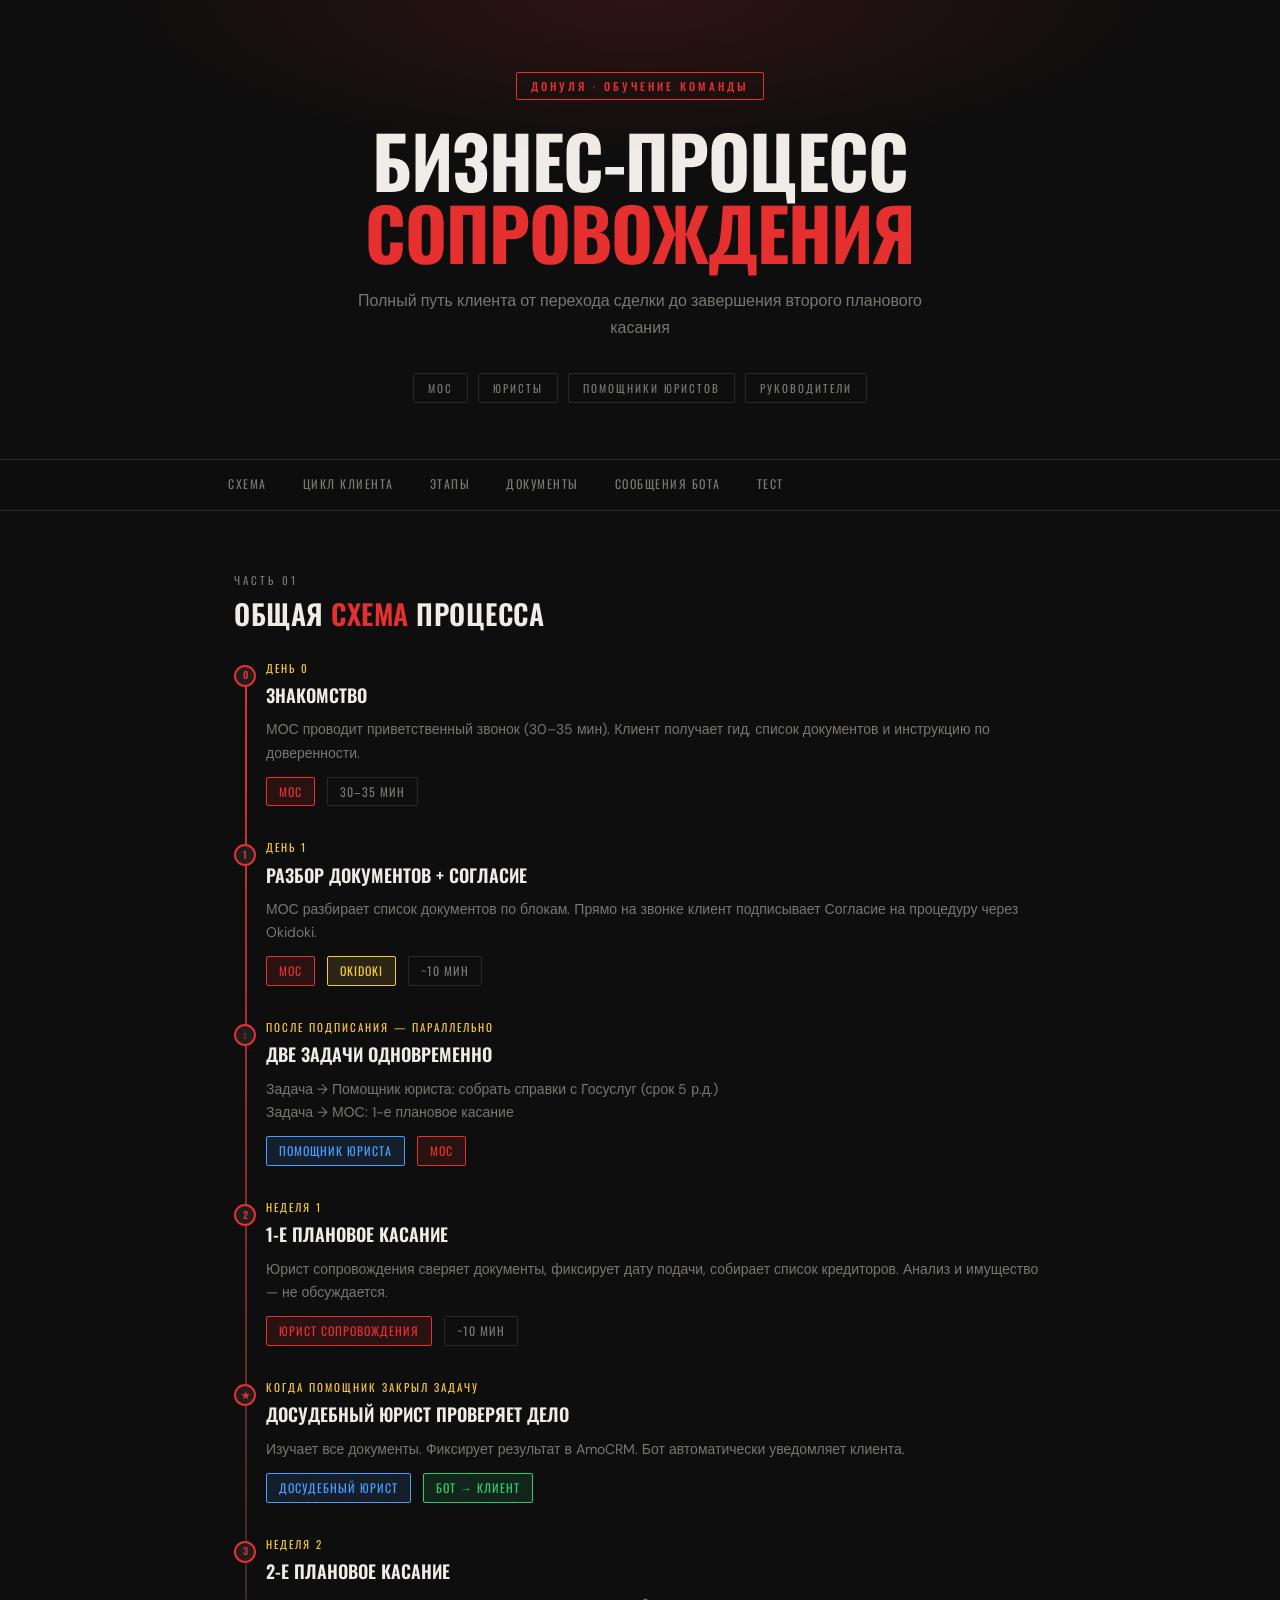
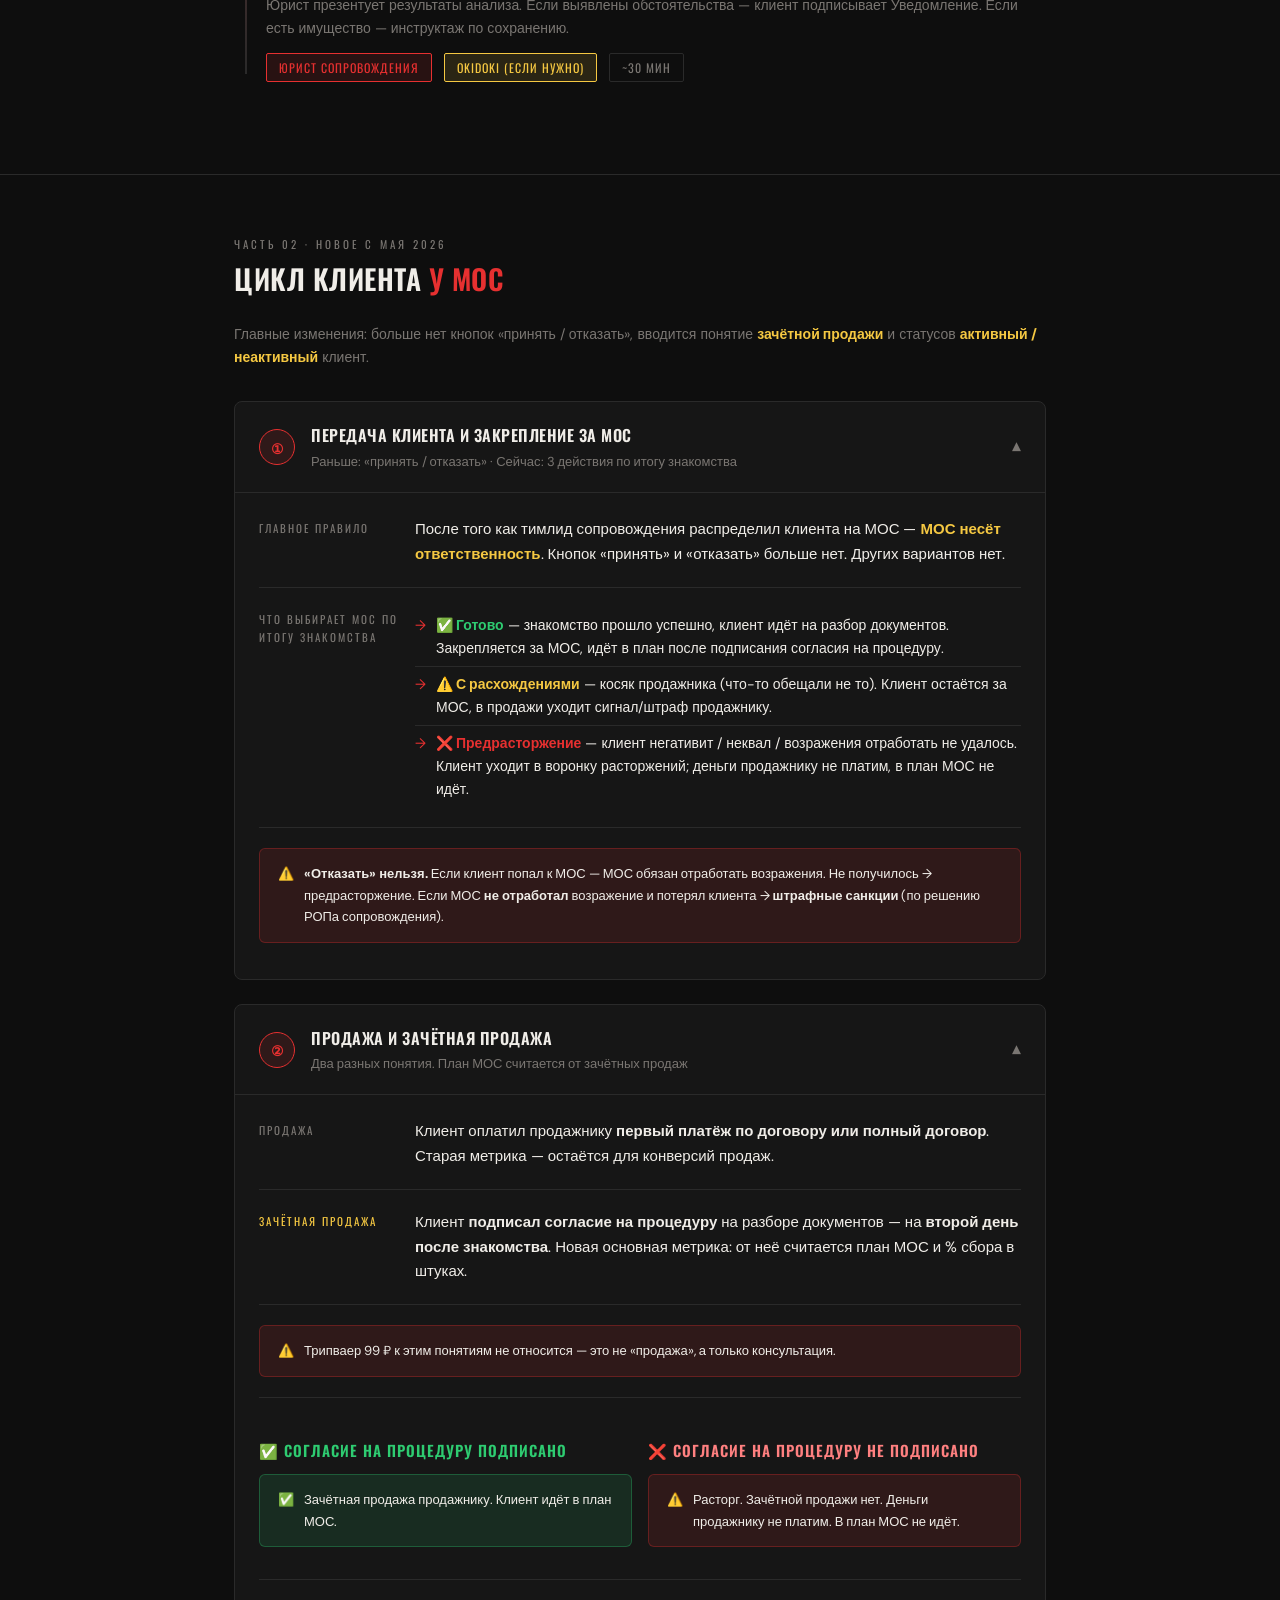
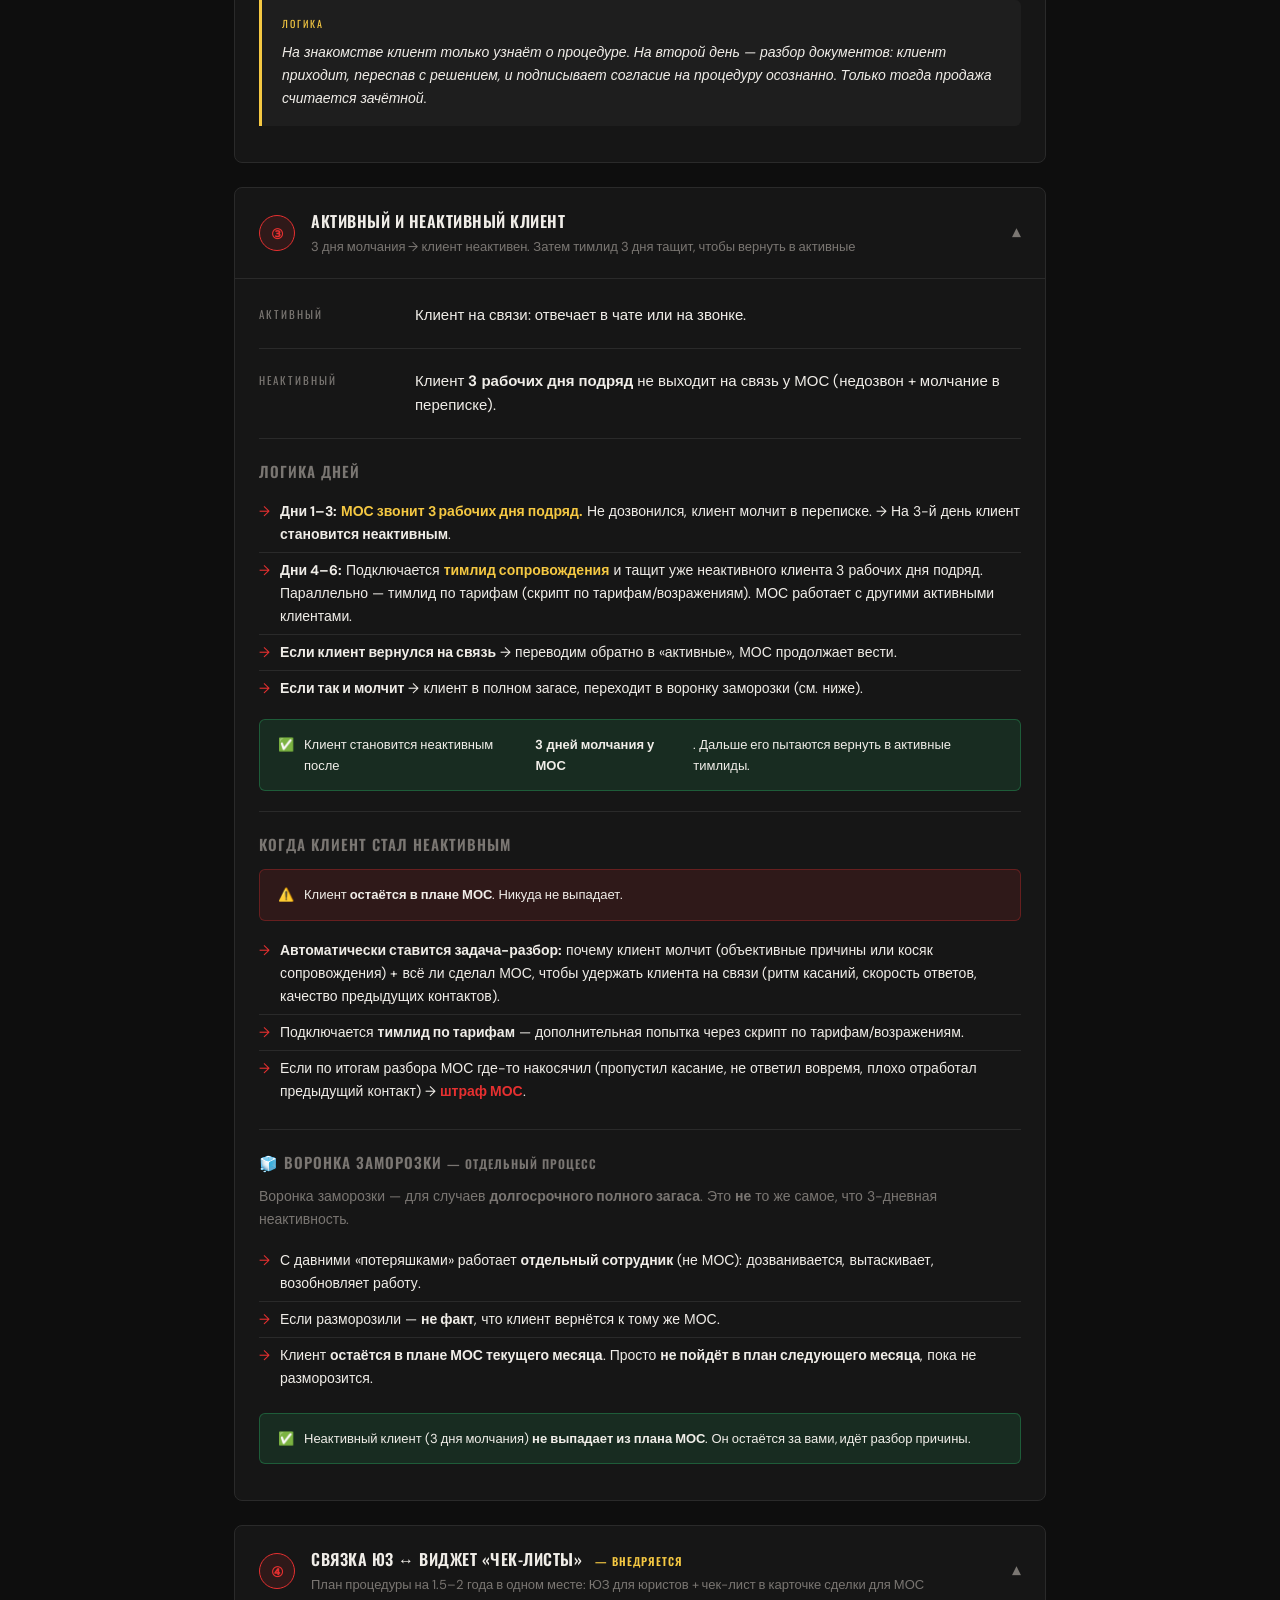
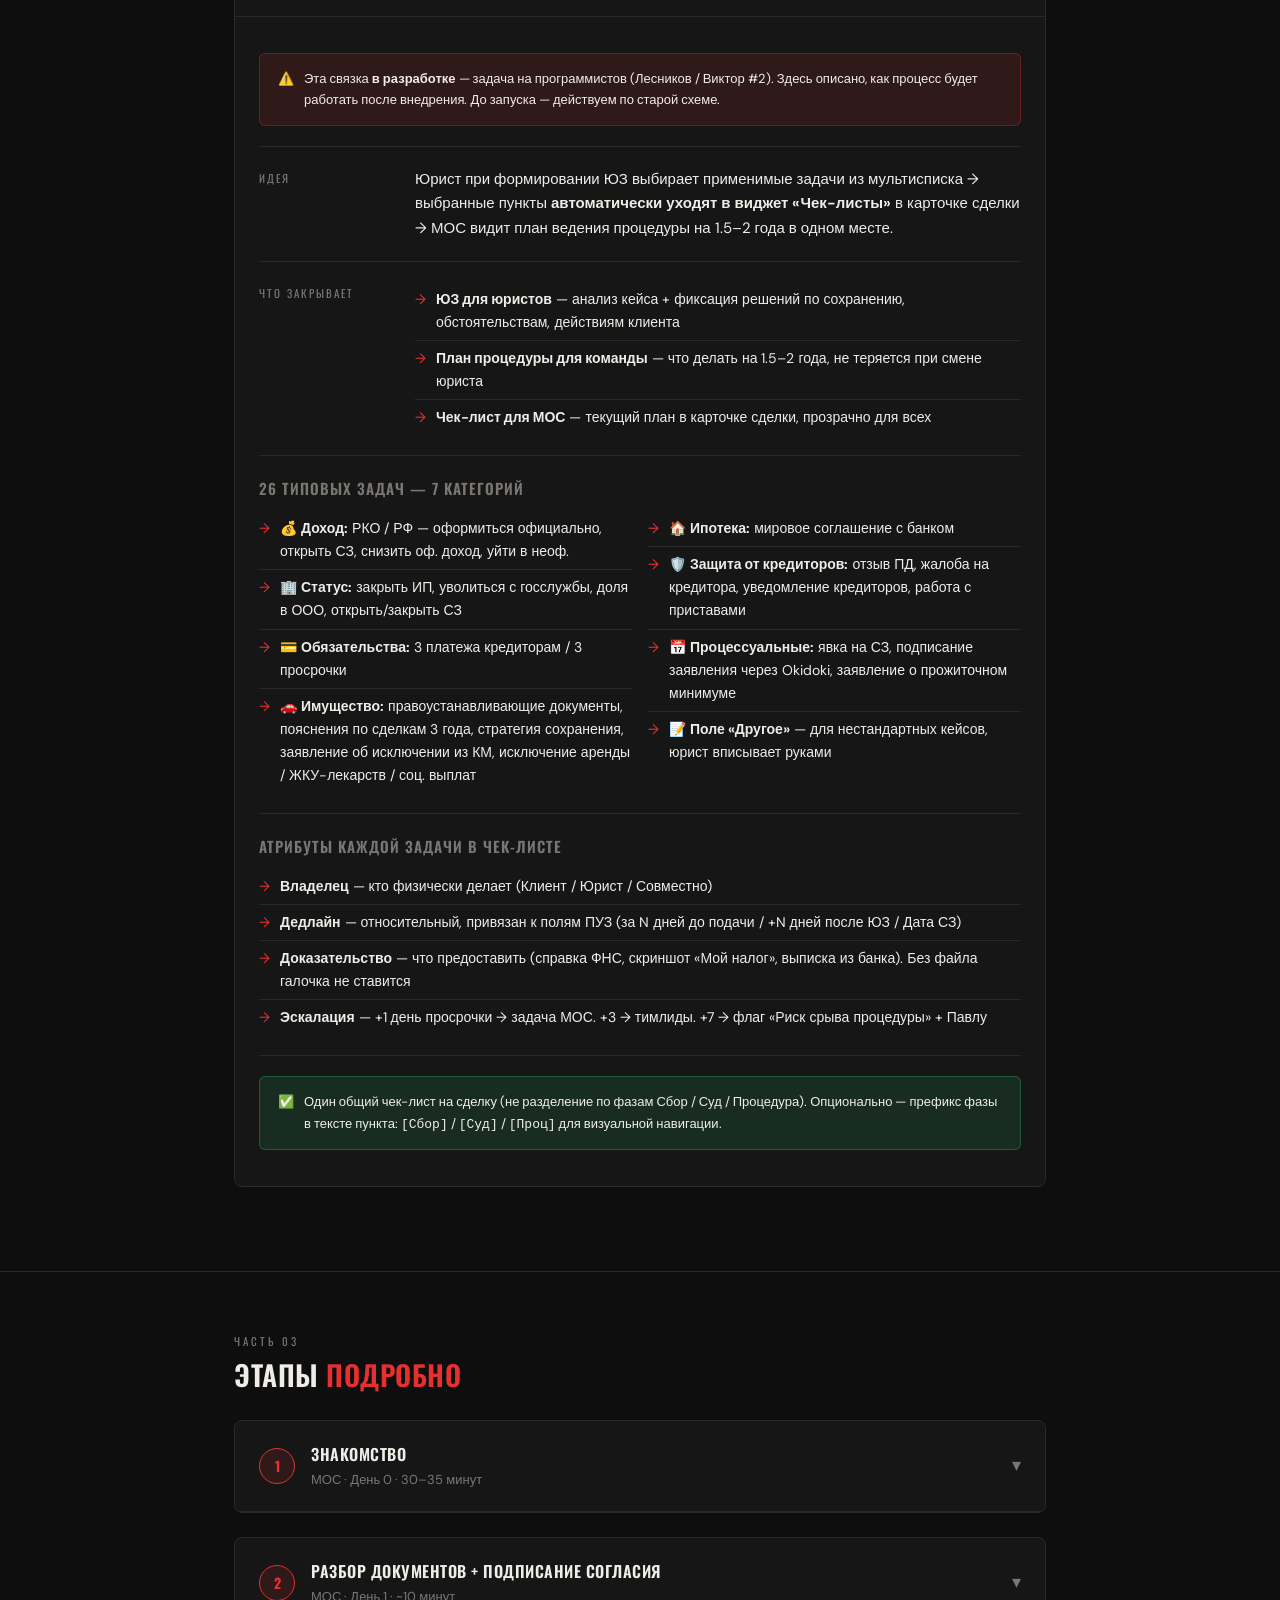
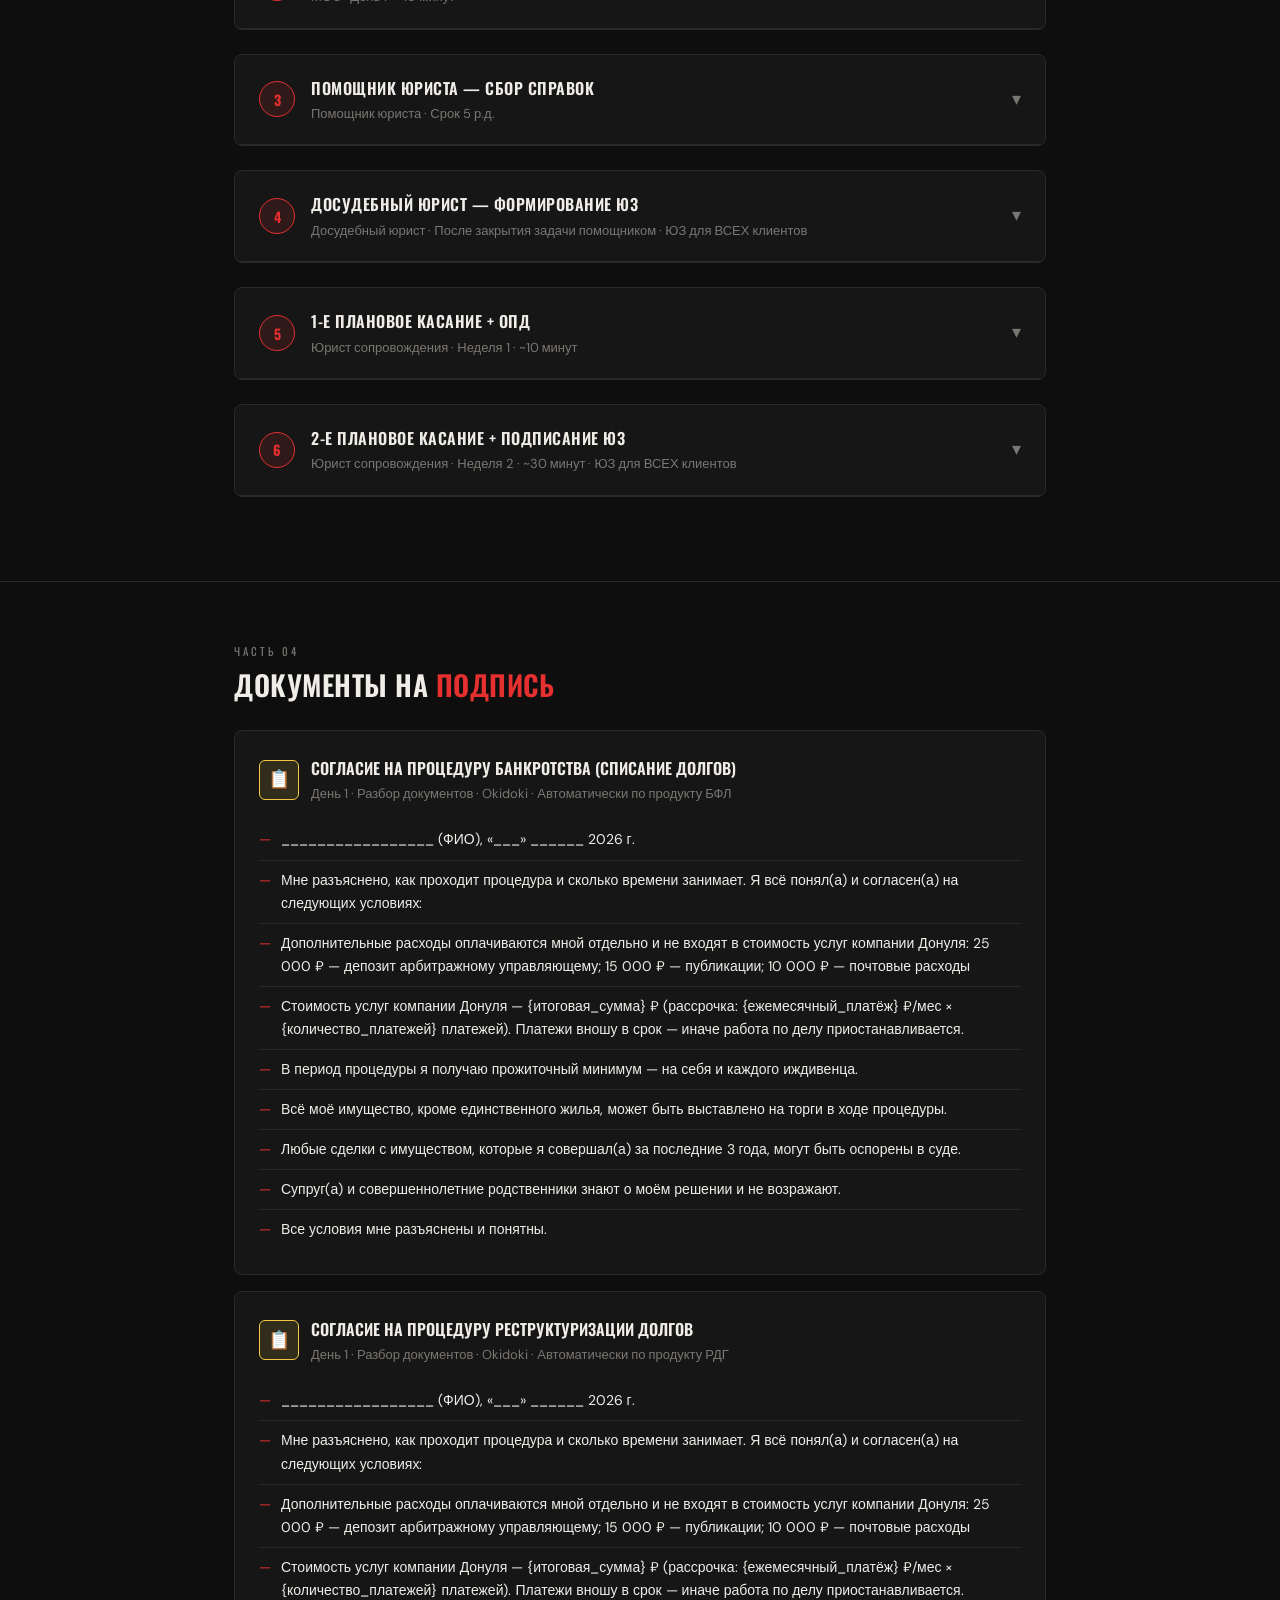
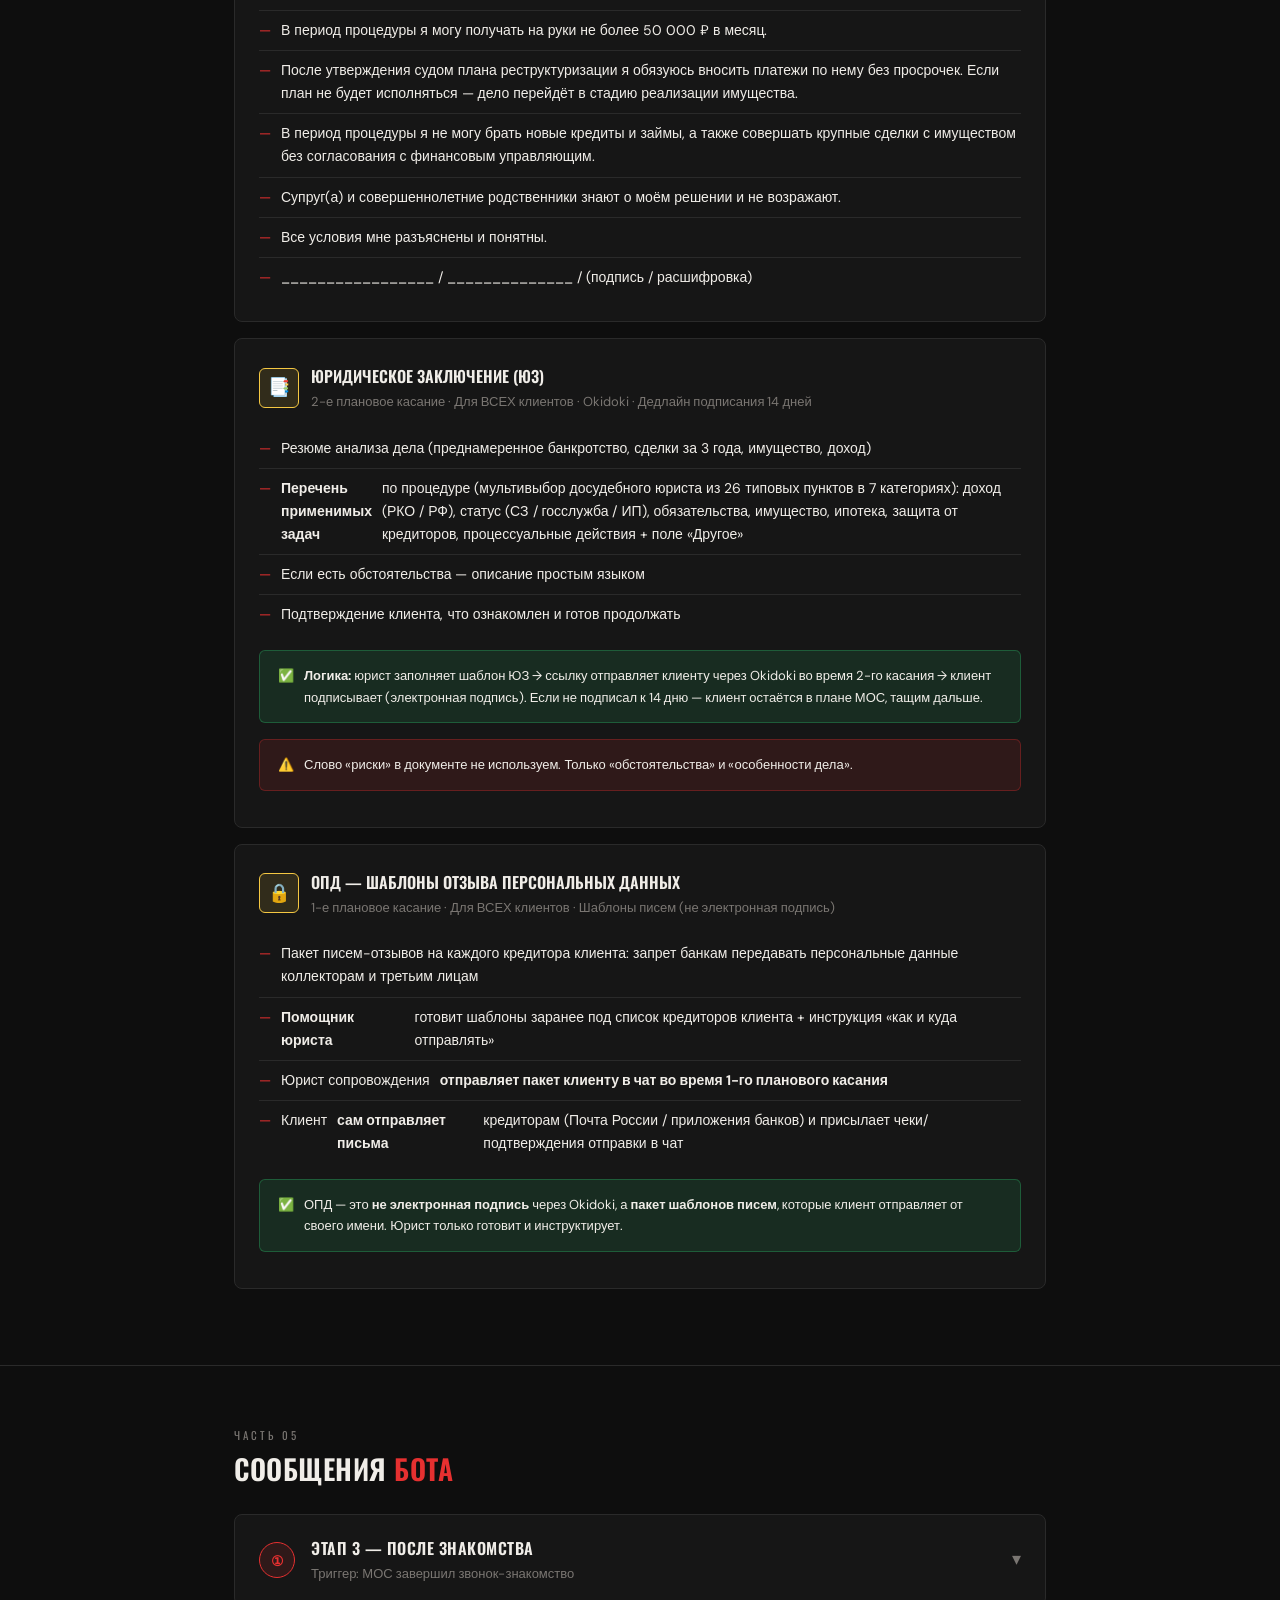
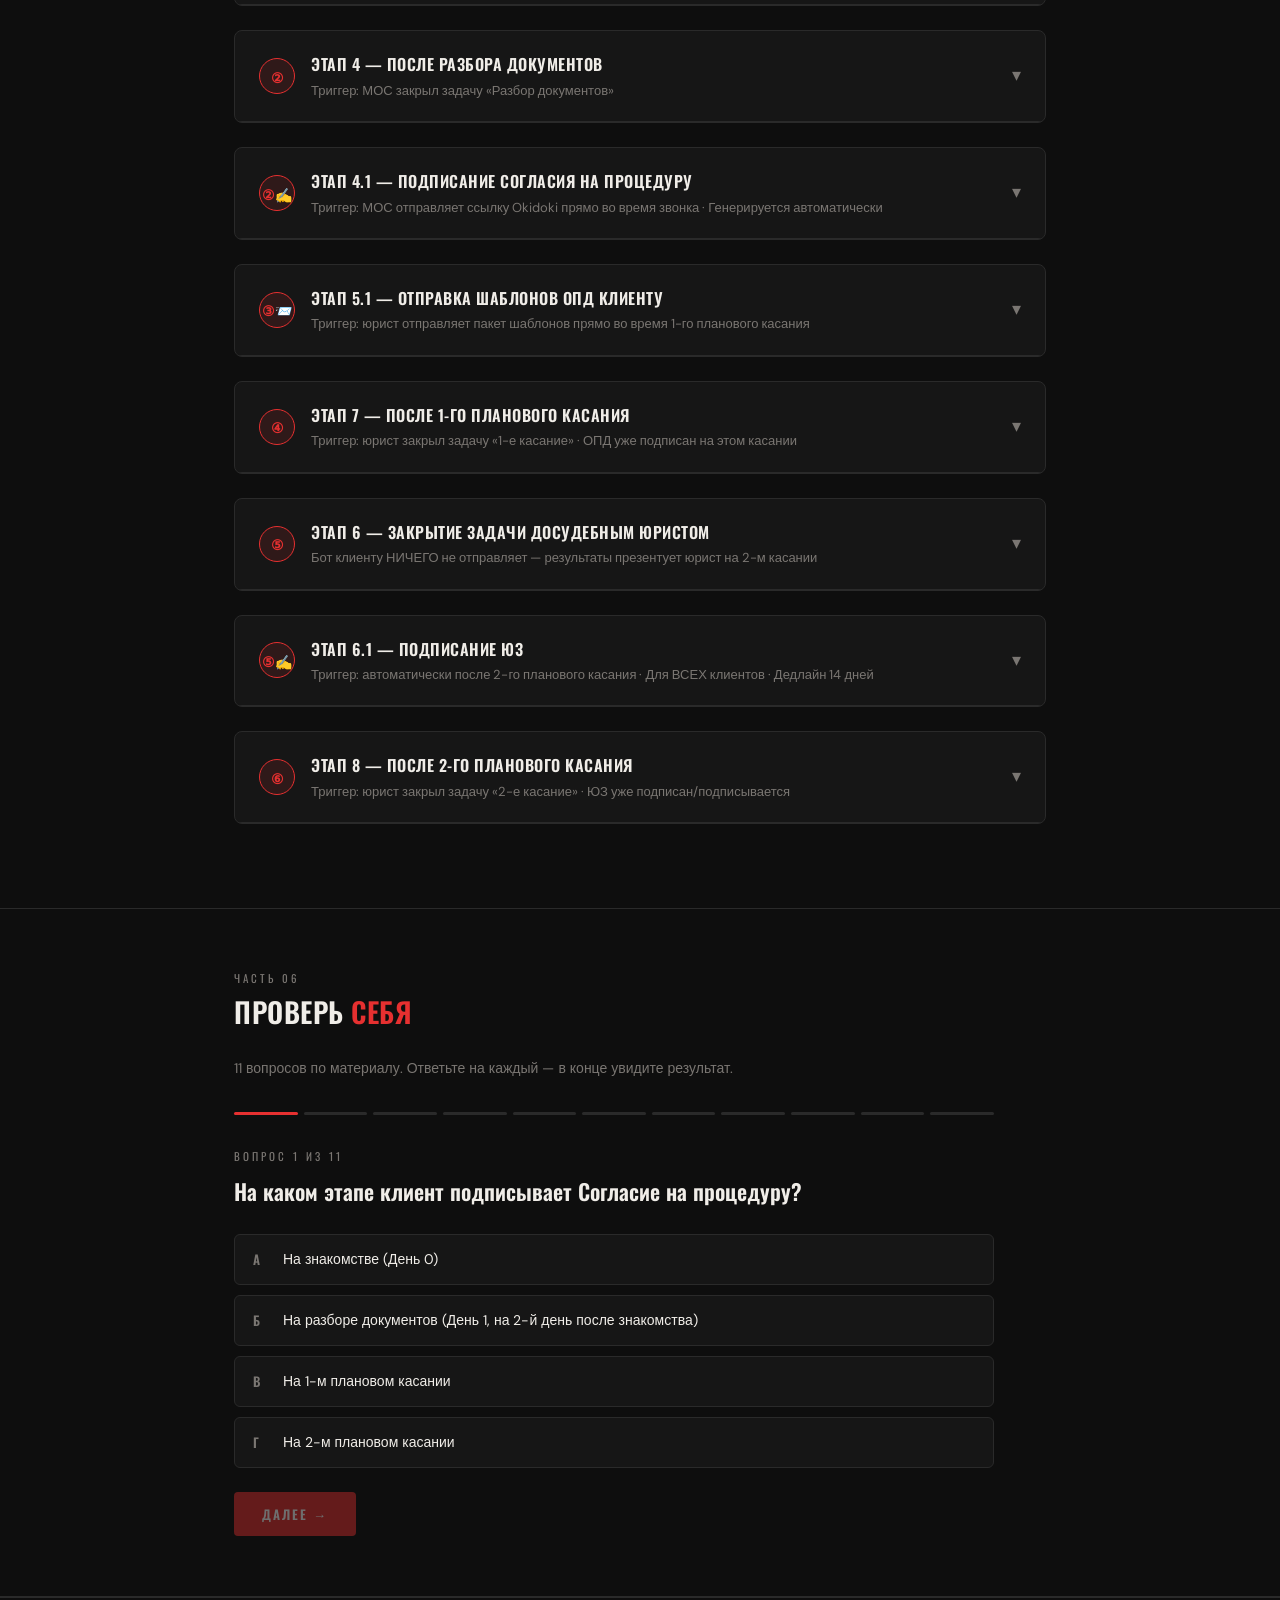
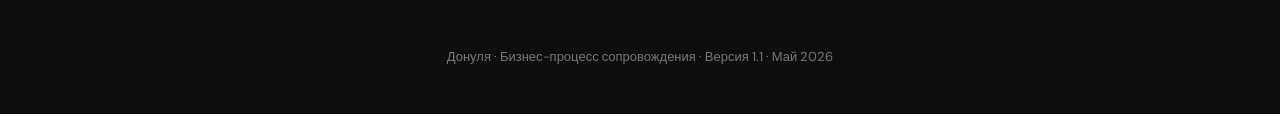
==== commit 83c522fd: "Неактивный после 3 дней МОС; ОПД — шаблоны, не подпись - Неактивный клиент = 3 рабочих дня молчания " ====
--- a/index.html
+++ b/index.html
@@ -835,7 +835,7 @@
         <div class="stage-num">③</div>
         <div class="stage-info">
           <div class="stage-name">Активный и неактивный клиент</div>
-          <div class="stage-meta">3 дня звонит МОС → 3 дня звонит тимлид → если молчит, клиент неактивен</div>
+          <div class="stage-meta">3 дня молчания → клиент неактивен. Затем тимлид 3 дня тащит, чтобы вернуть в активные</div>
         </div>
         <div class="stage-arrow">▾</div>
       </div>
@@ -847,17 +847,18 @@
         <div class="divider"></div>
         <div class="role-row">
           <div class="role-label">Неактивный</div>
-          <div class="role-content">Клиент <strong>6 рабочих дней подряд</strong> не выходит на связь: 3 дня звонит МОС + 3 дня звонит тимлид сопровождения, и оба не дозвонились (молчание и в переписке).</div>
-        </div>
-        <div class="divider"></div>
-        <h3>Логика 3 + 3 дней (последовательно)</h3>
+          <div class="role-content">Клиент <strong>3 рабочих дня подряд</strong> не выходит на связь у МОС (недозвон + молчание в переписке).</div>
+        </div>
+        <div class="divider"></div>
+        <h3>Логика дней</h3>
         <ul class="plain">
-          <li><span><strong>Дни 1–3:</strong> <strong style="color:var(--accent)">МОС звонит 3 рабочих дня подряд.</strong> Не дозвонился, клиент молчит в переписке.</span></li>
-          <li><span><strong>Дни 4–6:</strong> <strong style="color:var(--accent)">Подключается тимлид сопровождения и звонит 3 рабочих дня подряд.</strong> МОС параллельно продолжает работу с другими активными клиентами.</span></li>
-          <li><span><strong>После 6 дней молчания:</strong> Клиент <strong>становится неактивным</strong>.</span></li>
+          <li><span><strong>Дни 1–3:</strong> <strong style="color:var(--accent)">МОС звонит 3 рабочих дня подряд.</strong> Не дозвонился, клиент молчит в переписке. → На 3-й день клиент <strong>становится неактивным</strong>.</span></li>
+          <li><span><strong>Дни 4–6:</strong> Подключается <strong style="color:var(--accent)">тимлид сопровождения</strong> и тащит уже неактивного клиента 3 рабочих дня подряд. Параллельно — тимлид по тарифам (скрипт по тарифам/возражениям). МОС работает с другими активными клиентами.</span></li>
+          <li><span><strong>Если клиент вернулся на связь</strong> → переводим обратно в «активные», МОС продолжает вести.</span></li>
+          <li><span><strong>Если так и молчит</strong> → клиент в полном загасе, переходит в воронку заморозки (см. ниже).</span></li>
         </ul>
         <div class="info-box">
-          Сначала клиента 3 дня тащит МОС, потом 3 дня — тимлид. Это даёт две независимых попытки достучаться, прежде чем зафиксировать неактивность.
+          Клиент становится неактивным после <strong>3 дней молчания у МОС</strong>. Дальше его пытаются вернуть в активные тимлиды.
         </div>
         <div class="divider"></div>
         <h3>Когда клиент стал неактивным</h3>
@@ -1177,7 +1178,7 @@
       <div class="stage-body">
         <div class="role-row">
           <div class="role-label">Цель</div>
-          <div class="role-content">Сверить документы, зафиксировать дату подачи, запросить список кредиторов и <strong>подписать с клиентом ОПД</strong> (отзыв персональных данных).</div>
+          <div class="role-content">Сверить документы, зафиксировать дату подачи, запросить список кредиторов и <strong>отправить клиенту шаблоны ОПД</strong> (отзыв персональных данных), которые помощник юриста подготовил под список кредиторов.</div>
         </div>
         <div class="divider"></div>
         <div class="warn-box">
@@ -1193,17 +1194,20 @@
               <li><span>Запрашивает список кредиторов (если не прислали)</span></li>
               <li><span>Собирает фактуру для запросов кредиторам</span></li>
               <li><span>Собирает фактуру для пояснений в суд (5 вопросов): почему накопились долги, что предпринимали для погашения, семейное положение, доходы/расходы, планы после процедуры</span></li>
-              <li><span><strong>Готовит ОПД</strong> (отзыв персональных данных) к этому касанию и <strong>прямо во время звонка отправляет клиенту через Okidoki на подписание</strong></span></li>
+              <li><span><strong>Отправляет клиенту шаблоны ОПД</strong> — пакет писем-отзывов на каждого кредитора, заранее подготовленных <strong>помощником юриста</strong>, плюс инструкция «как и куда отправить»</span></li>
             </ul>
           </div>
         </div>
         <div class="divider"></div>
         <div class="role-row">
-          <div class="role-label">Подписание ОПД</div>
+          <div class="role-label">Отправка ОПД</div>
           <div class="role-content">
             <div class="quote-box">
-              <div class="quote-label">Перед отправкой ссылки</div>
-              «[Имя], сейчас я отправлю вам в чат документ — Отзыв персональных данных. Это запрет банкам передавать ваши данные коллекторам и третьим лицам. Подписываем сейчас, пока мы на связи. Хорошо?»
+              <div class="quote-label">Юрист на звонке</div>
+              «[Имя], сейчас я отправлю вам в чат пакет документов — шаблоны Отзывов персональных данных, по одному на каждого вашего кредитора. Это письма, которые запрещают банкам передавать ваши данные коллекторам и третьим лицам. К пакету приложена инструкция: куда и как отправлять. Отправляете сами — Почтой России или через приложения банков, где это доступно. Чеки и подтверждения отправки пришлите мне сюда в чат. Хорошо?»
+            </div>
+            <div class="warn-box">
+              ОПД <strong>не подписывается</strong> через Okidoki на звонке. Это <strong>пакет шаблонов писем</strong>, которые помощник юриста готовит заранее под список кредиторов клиента. Юрист сопровождения отправляет пакет клиенту в чат на 1-м плановом касании. Клиент сам отправляет письма и присылает чеки.
             </div>
           </div>
         </div>
@@ -1349,15 +1353,19 @@
       <div class="doc-card-header">
         <div class="doc-icon">🔒</div>
         <div>
-          <div class="doc-name">ОПД — Отзыв персональных данных</div>
-          <div class="doc-when">1-е плановое касание · Для ВСЕХ клиентов · Okidoki · Подписывается на звонке</div>
+          <div class="doc-name">ОПД — Шаблоны Отзыва персональных данных</div>
+          <div class="doc-when">1-е плановое касание · Для ВСЕХ клиентов · Шаблоны писем (не электронная подпись)</div>
         </div>
       </div>
       <ul class="doc-items">
-        <li>Запрет банкам передавать персональные данные клиента коллекторам и третьим лицам</li>
-        <li>Юрист готовит ОПД заранее в AmoCRM</li>
-        <li>Прямо во время 1-го планового касания юрист отправляет ссылку Okidoki в чат, клиент подписывает на звонке</li>
+        <li>Пакет писем-отзывов на каждого кредитора клиента: запрет банкам передавать персональные данные коллекторам и третьим лицам</li>
+        <li><strong>Помощник юриста</strong> готовит шаблоны заранее под список кредиторов клиента + инструкция «как и куда отправлять»</li>
+        <li>Юрист сопровождения <strong>отправляет пакет клиенту в чат во время 1-го планового касания</strong></li>
+        <li>Клиент <strong>сам отправляет письма</strong> кредиторам (Почта России / приложения банков) и присылает чеки/подтверждения отправки в чат</li>
       </ul>
+      <div class="info-box" style="margin-top:16px">
+        <div>ОПД — это <strong>не электронная подпись</strong> через Okidoki, а <strong>пакет шаблонов писем</strong>, которые клиент отправляет от своего имени. Юрист только готовит и инструктирует.</div>
+      </div>
     </div>
 
   </div>
@@ -1449,24 +1457,30 @@
       </div>
     </div>
 
-    <!-- ЭТАП 5.1 — ПОДПИСАНИЕ ОПД (на 1-м плановом касании) -->
+    <!-- ЭТАП 5.1 — ОТПРАВКА ШАБЛОНОВ ОПД (на 1-м плановом касании) -->
     <div class="stage-card" onclick="toggleCard(this)">
       <div class="stage-header">
-        <div class="stage-num">③✍</div>
+        <div class="stage-num">③📨</div>
         <div class="stage-info">
-          <div class="stage-name">Этап 5.1 — Подписание ОПД (отзыв персональных данных)</div>
-          <div class="stage-meta">Триггер: юрист отправляет ссылку Okidoki прямо во время 1-го планового касания</div>
+          <div class="stage-name">Этап 5.1 — Отправка шаблонов ОПД клиенту</div>
+          <div class="stage-meta">Триггер: юрист отправляет пакет шаблонов прямо во время 1-го планового касания</div>
         </div>
         <div class="stage-arrow">▾</div>
       </div>
       <div class="stage-body">
         <div class="bot-msg">
           <div class="bot-label">Бот автоматически</div>
-          Мы подготовили для вас Отзыв персональных данных.<br>
-          Пожалуйста, подпишите по ссылке 👉 [Ссылка на Okidoki]
-        </div>
+          📩 Направляем вам пакет документов — Отзывы персональных данных по каждому вашему кредитору.<br><br>
+          Это шаблоны писем, которые запрещают банкам передавать ваши данные коллекторам и третьим лицам.<br><br>
+          📝 Что нужно сделать:<br>
+          1. Распечатать шаблоны (или подписать электронно, если кредитор поддерживает).<br>
+          2. Отправить каждое письмо своему кредитору — Почтой России (заказным с уведомлением) или через приложение банка, если такая опция есть.<br>
+          3. Чеки/подтверждения отправки — пришлите сюда, в этот чат ❗<br><br>
+          Инструкция «куда и как отправлять» — во вложении.
+        </div>
+        <p>+ Бот автоматически: 📄 Шаблоны ОПД (по одному на кредитора) · 📄 Инструкция: как отправить ОПД</p>
         <div class="warn-box">
-          ОПД готовит юрист сопровождения заранее, ссылку отправляет ботом во время 1-го планового касания. Подписание — на звонке, юрист сопровождает клиента, трубку не кладёт.
+          Помощник юриста готовит шаблоны ОПД заранее, под список кредиторов клиента. Юрист сопровождения отправляет пакет ботом во время 1-го планового касания. Клиент <strong>сам отправляет</strong> письма и присылает чеки.
         </div>
       </div>
     </div>
@@ -1486,10 +1500,11 @@
           <div class="bot-label">Бот автоматически</div>
           ✅ План на ближайшую неделю:<br><br>
           1. Что делаем мы:<br>
-          • отправляем запросы кредиторам (ОПД уже подписан на сегодняшнем касании).<br>
+          • готовим запросы кредиторам.<br>
           • ожидаем готовность заказанных справок.<br><br>
           2. Что ожидаем от вас:<br>
           <span style="color:var(--accent)">[МОС выбирает сам из списка:]</span><br>
+          • Отправить шаблоны ОПД кредиторам (мы прислали пакет на сегодняшнем касании). Чеки об отправке — в этот чат ❗<br>
           • [список документов, у которых стоит статус «запрошено»]<br>
           • При наличии супруга(-и): фото паспорта (все страницы), СНИЛС и ЕГРН супруга(-и).<br>
           • Свидетельство о заключении/расторжении брака.<br>
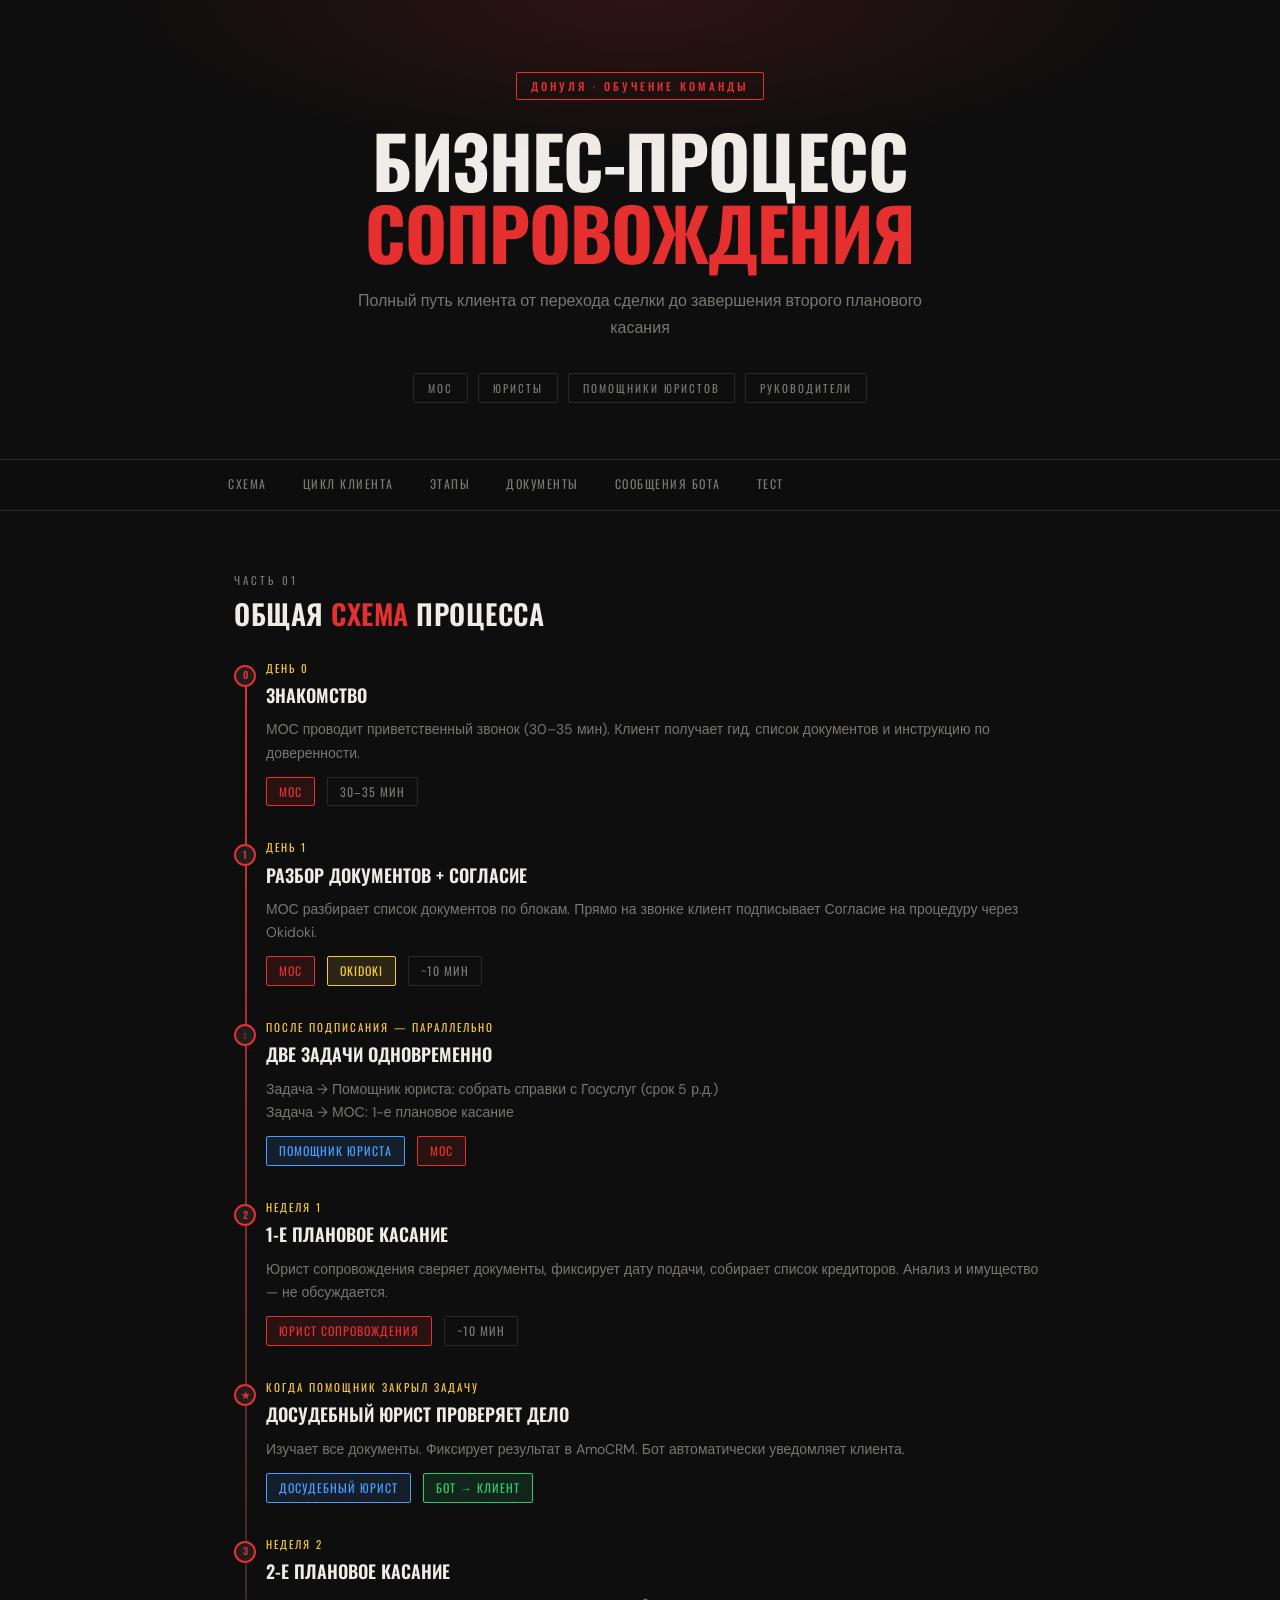
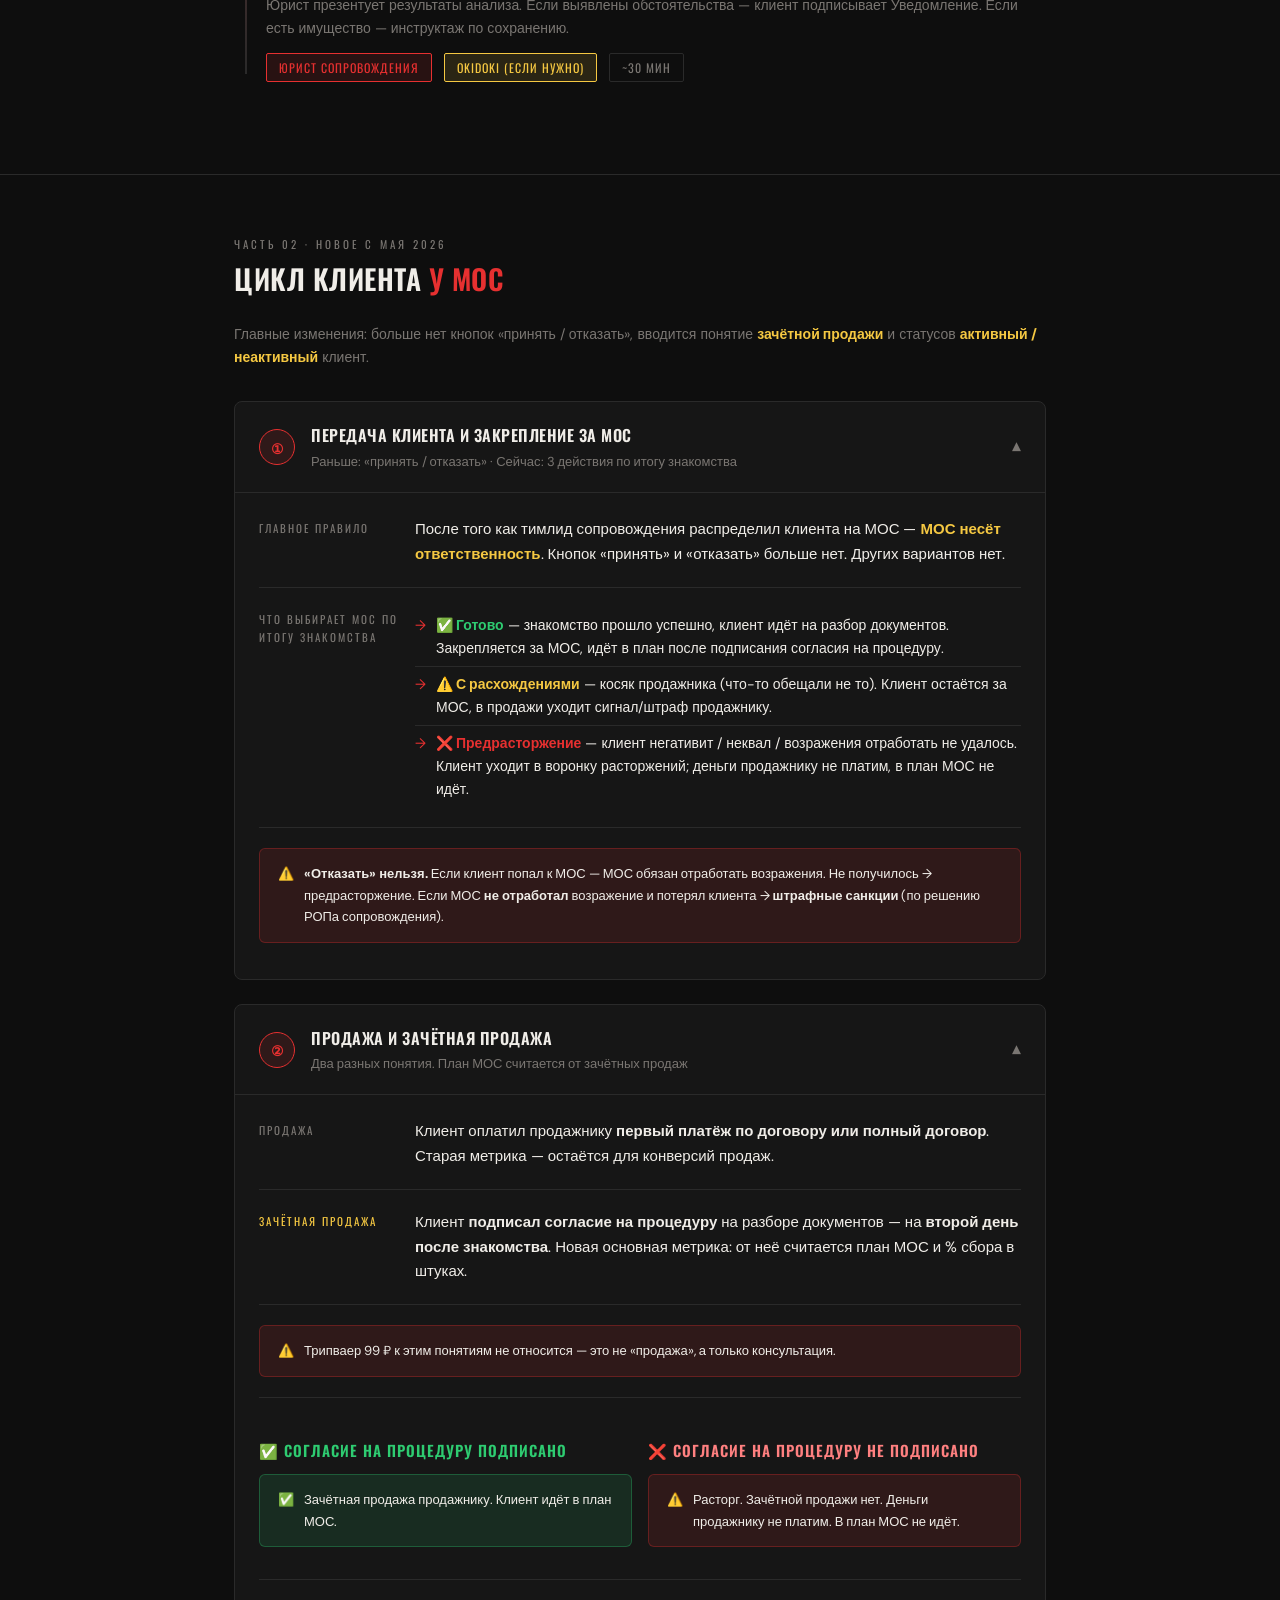
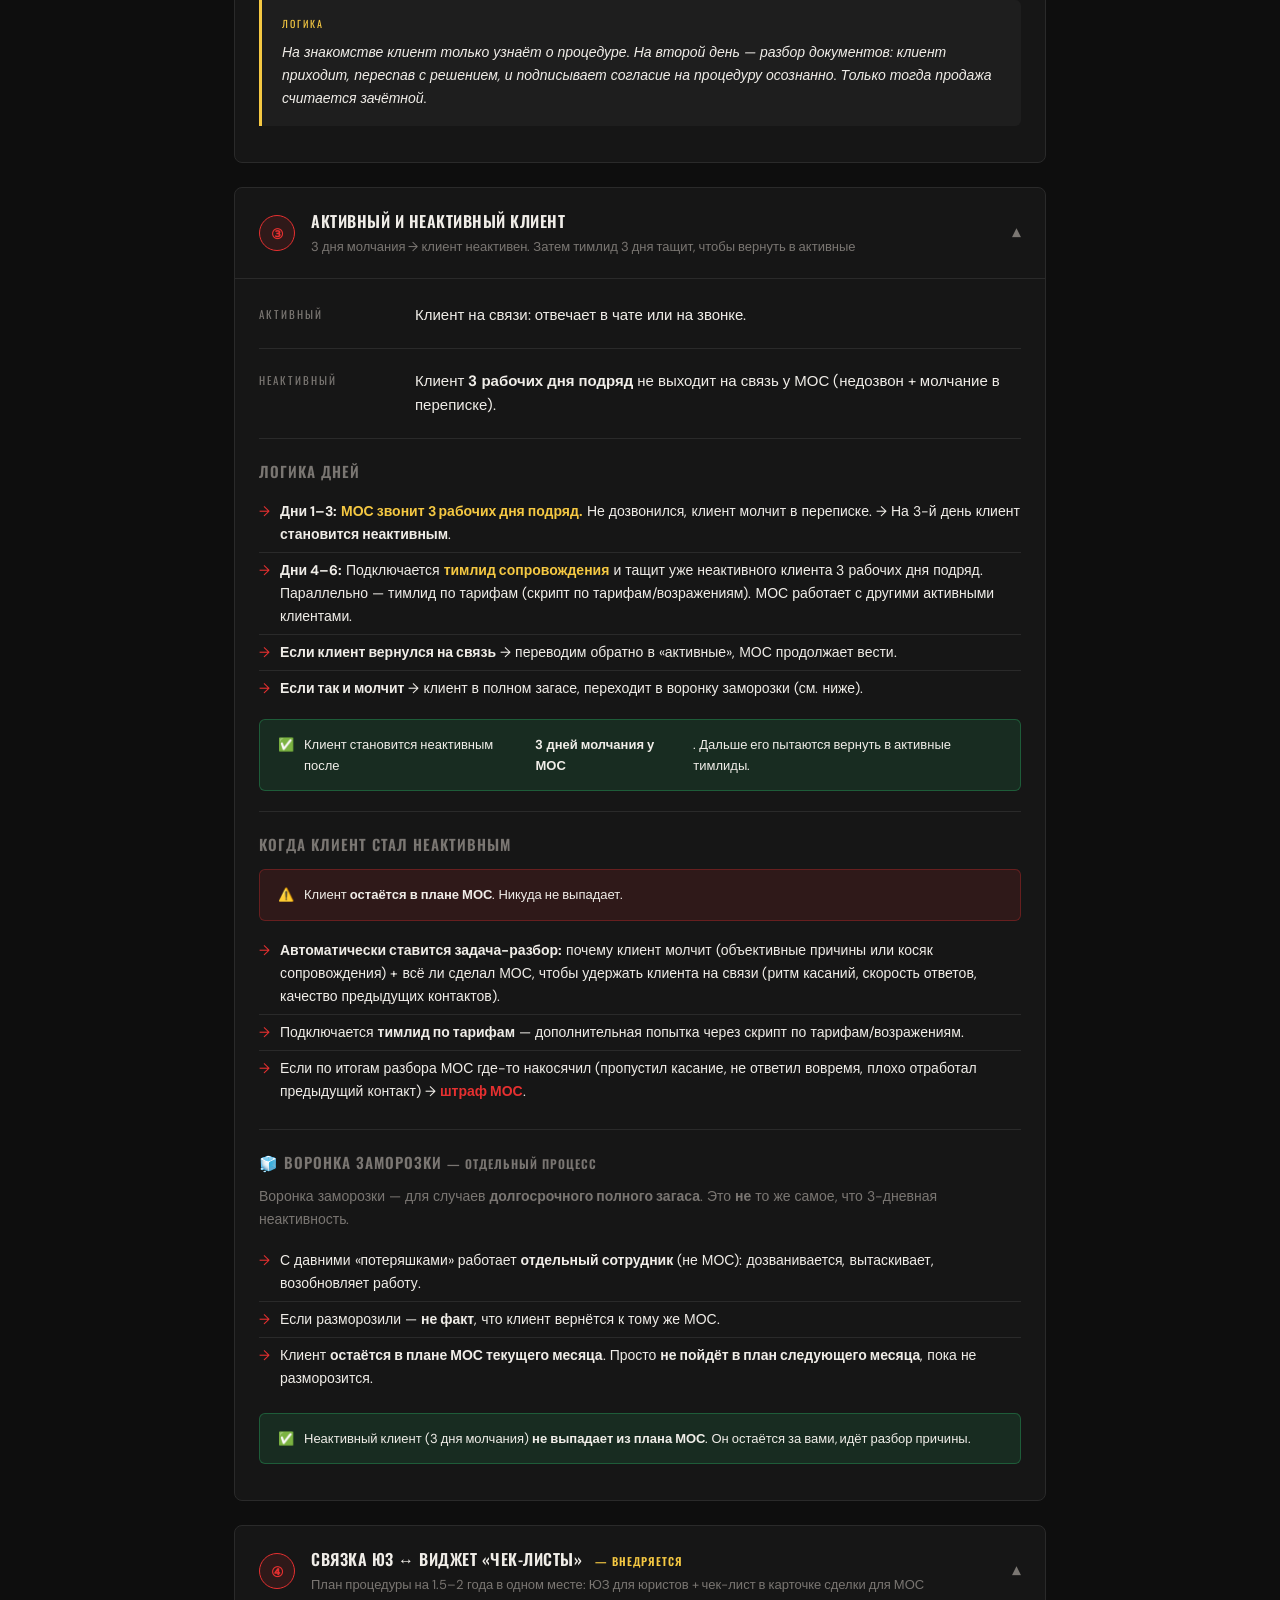
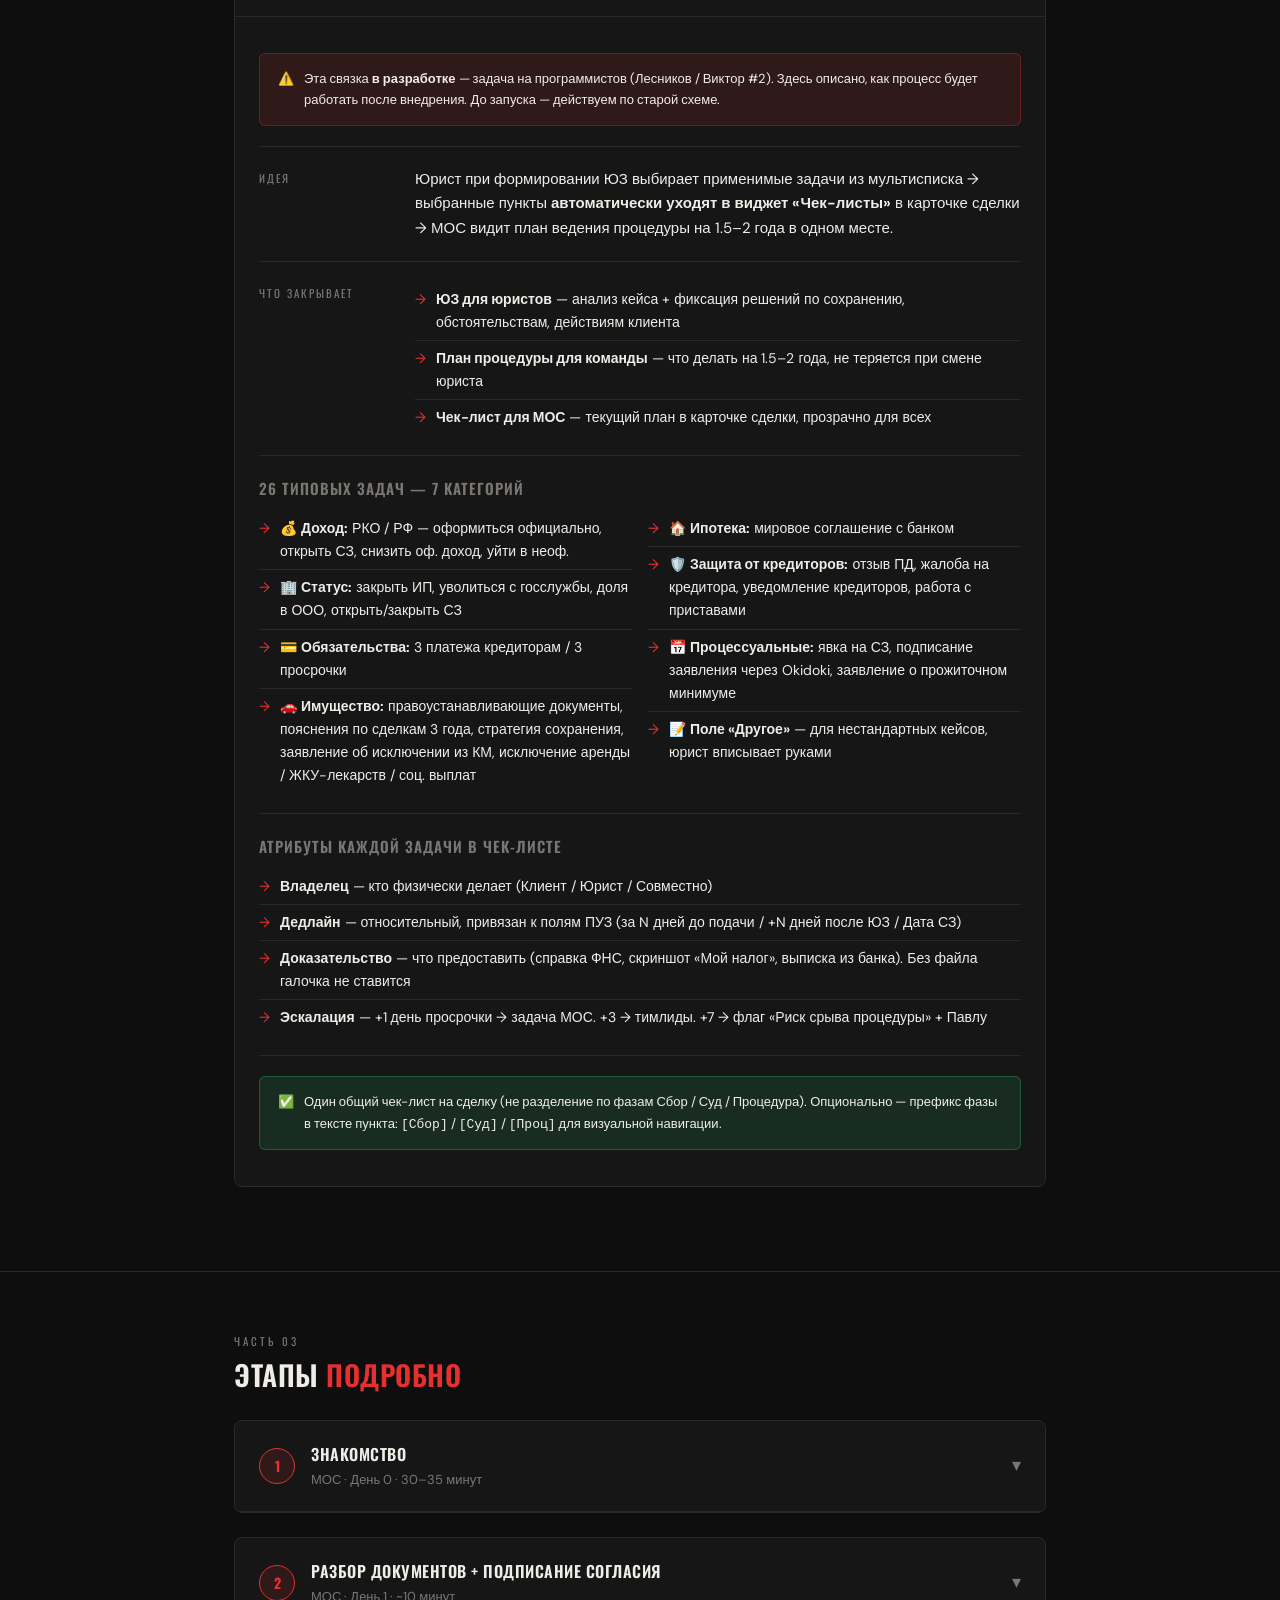
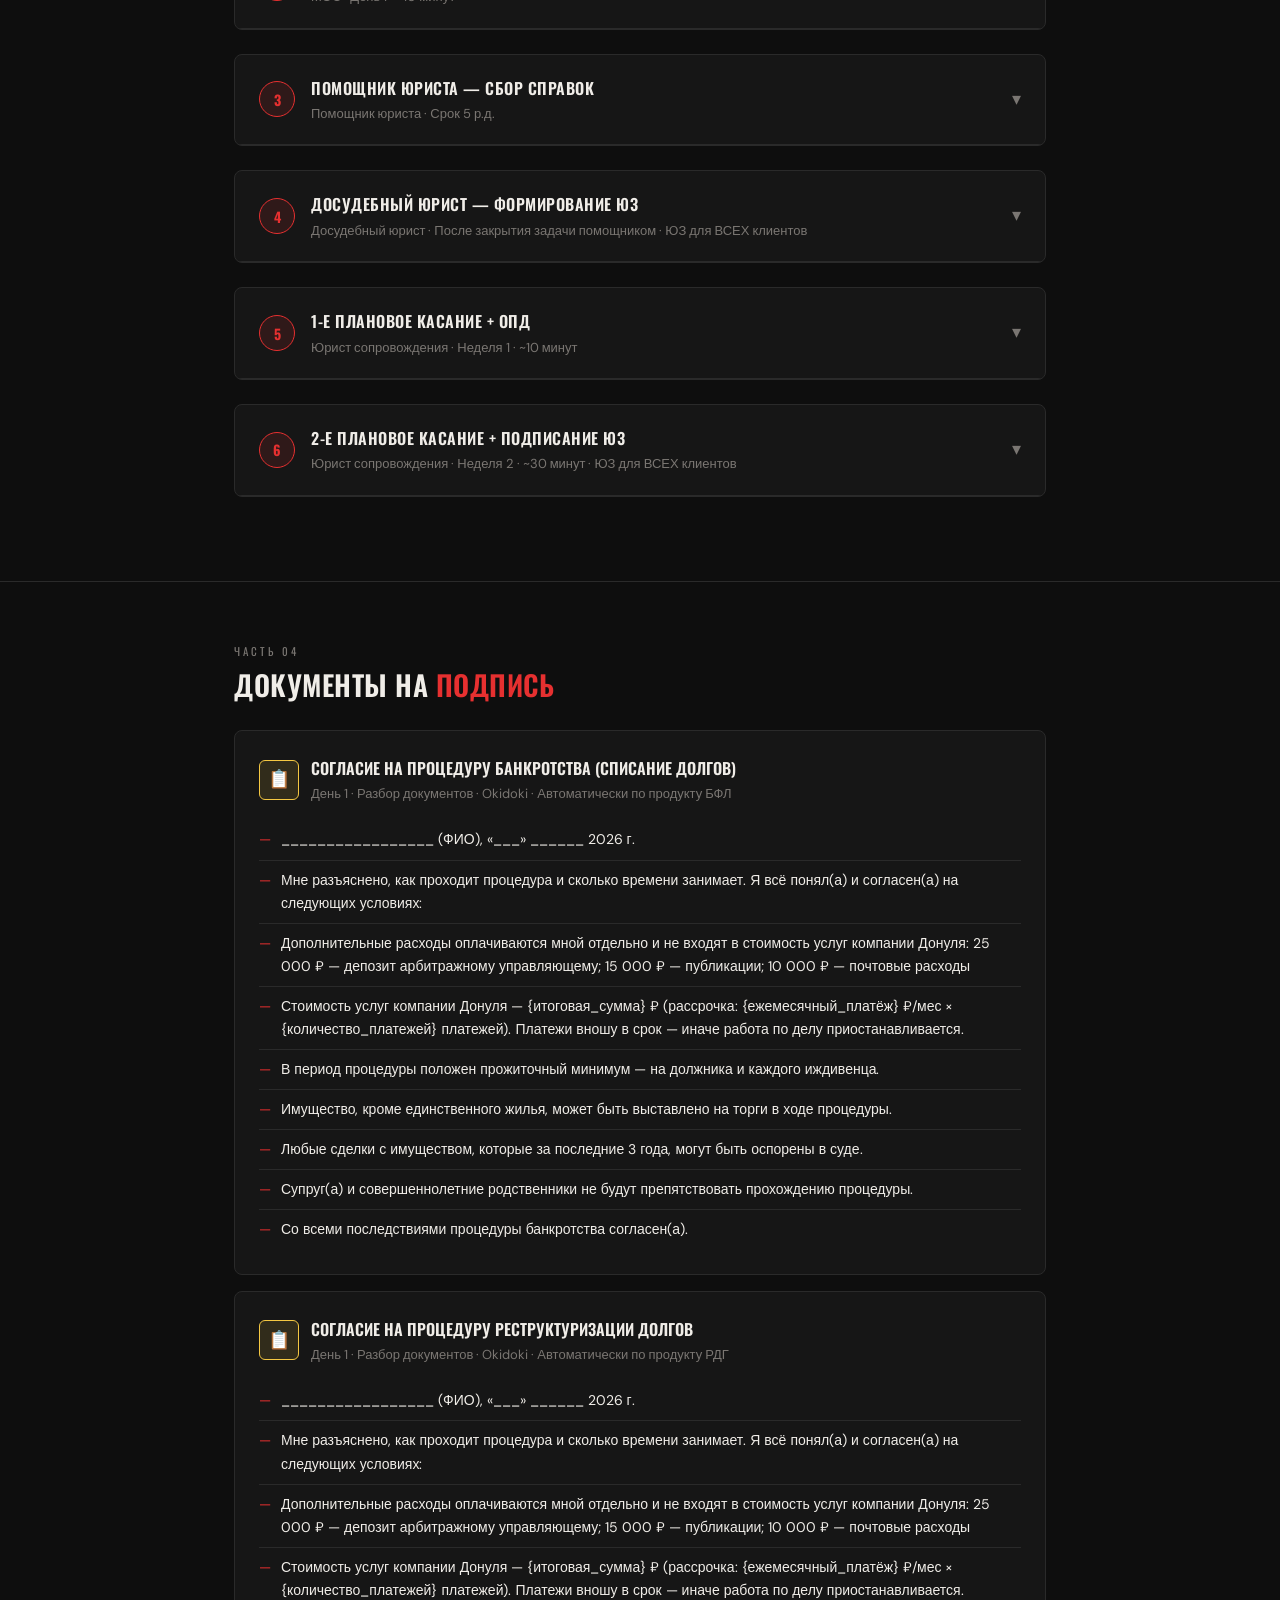
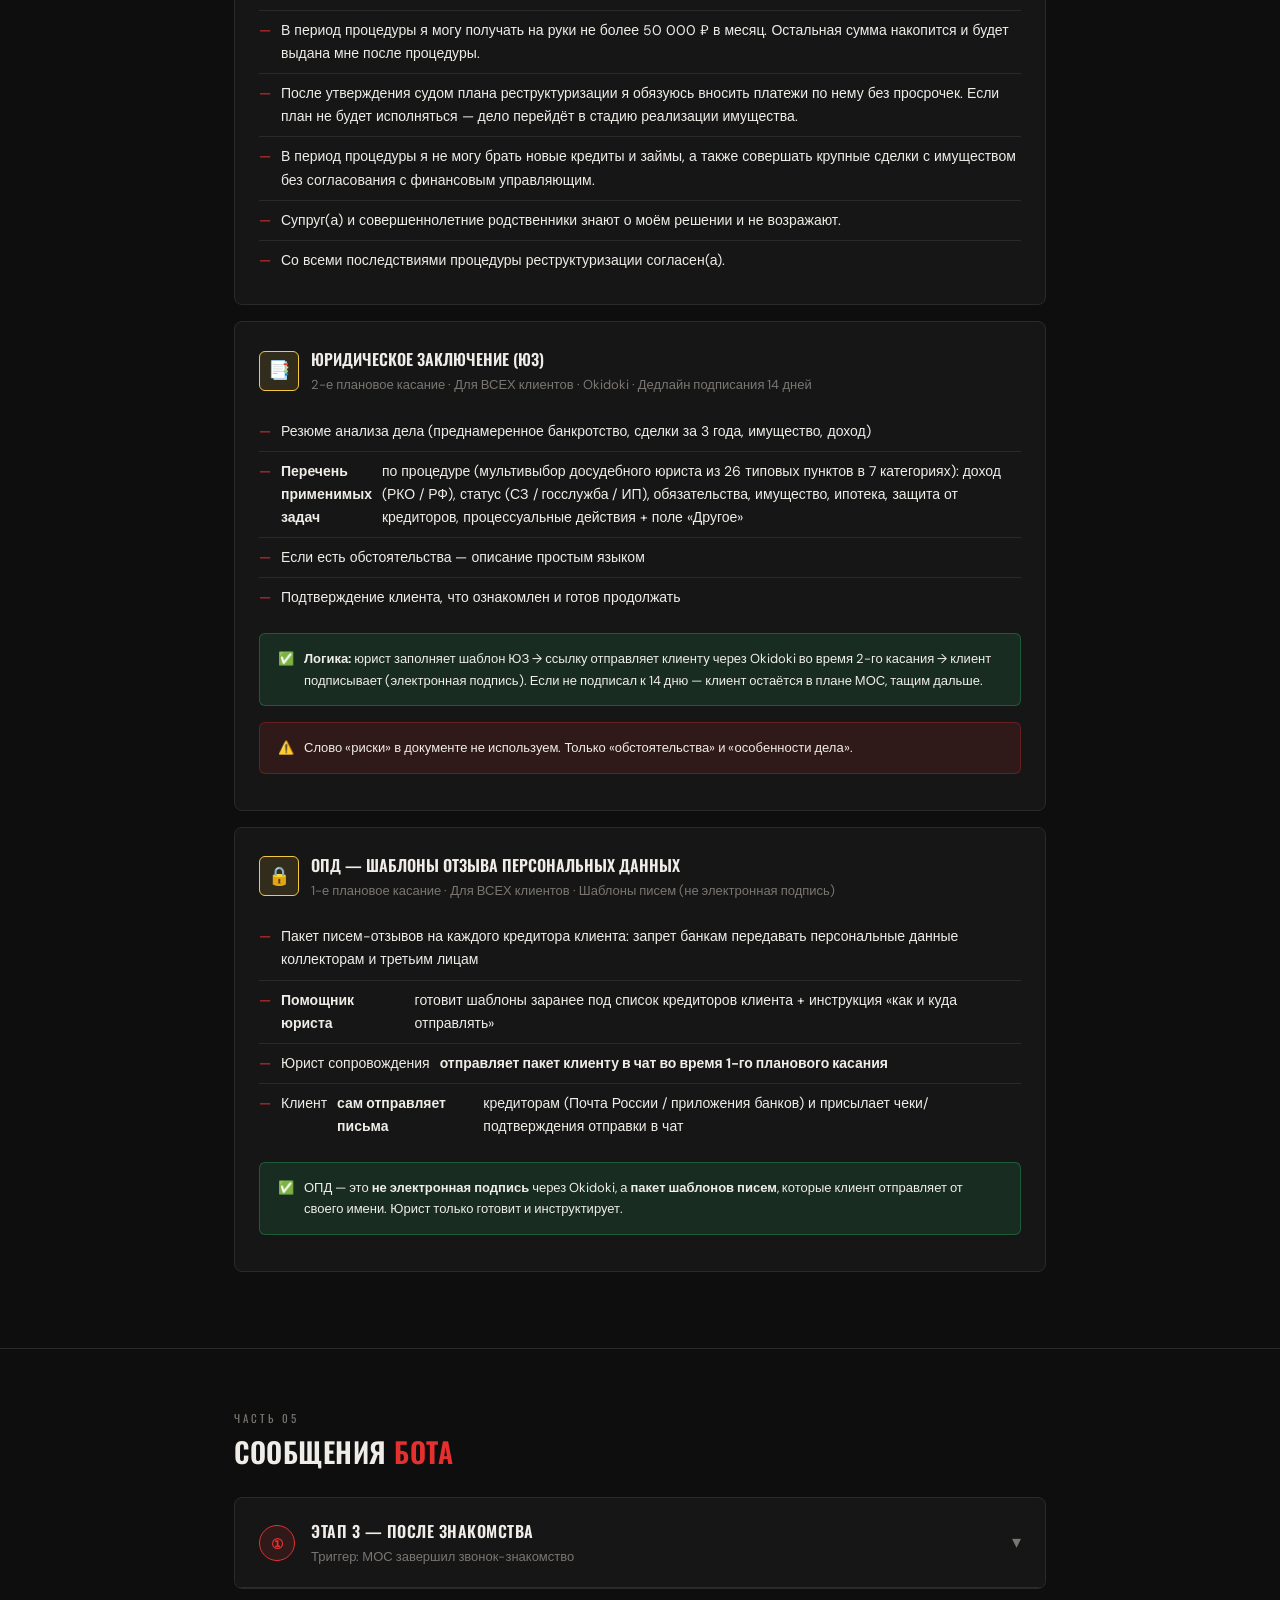
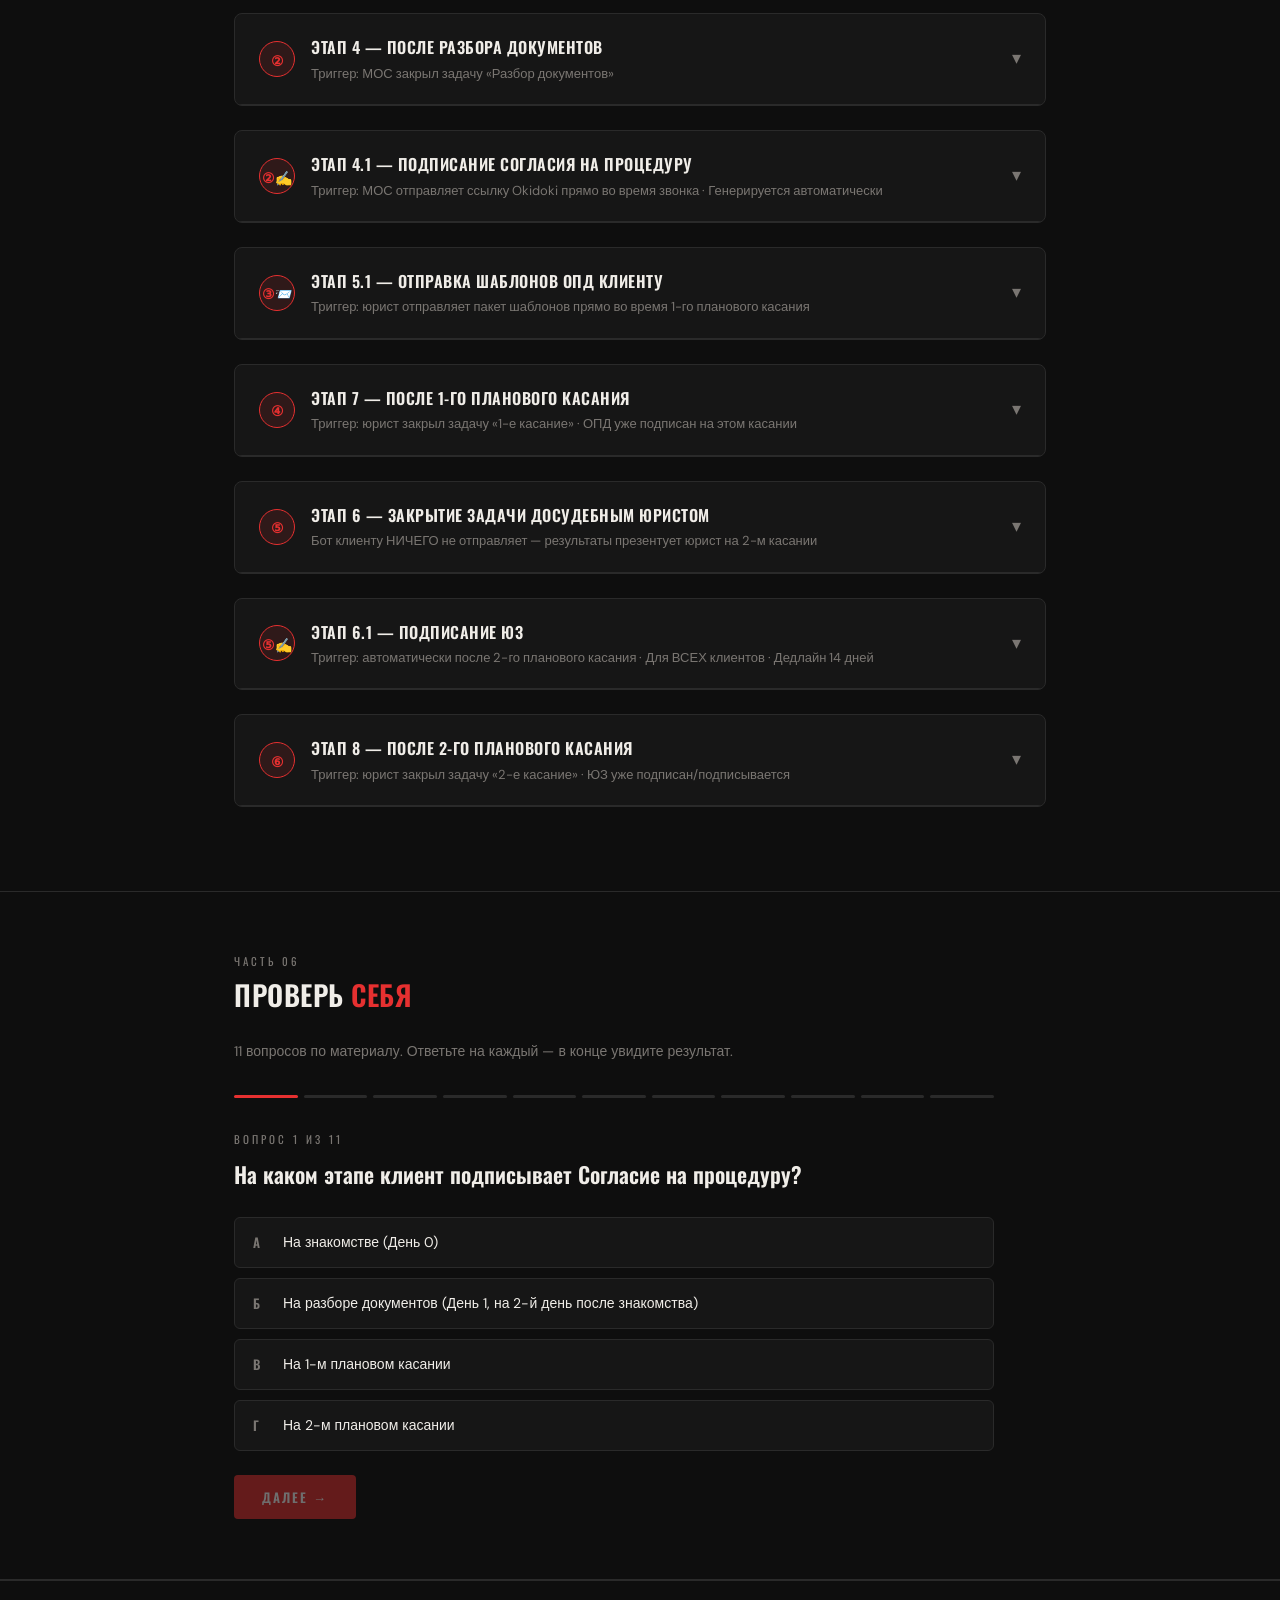
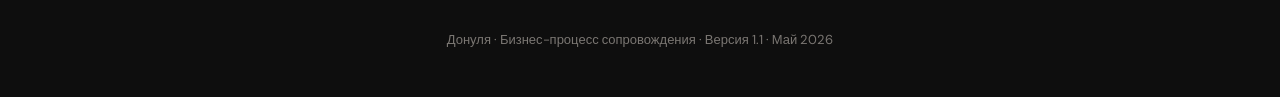
==== commit c09be77e: "Финальные тексты Согласий БФЛ и РДГ - Согласие БФЛ: «положен прожиточный минимум на должника», «Имущ" ====
--- a/index.html
+++ b/index.html
@@ -983,6 +983,7 @@
               <li><span>Записывает контакт третьего лица</span></li>
               <li><span>Объясняет три правила безопасности по платежам</span></li>
               <li><span><strong>Проверяет наличие кредитной истории (КИ)</strong> от клиента: КИ запрашивается ещё на этапе продаж. Если клиент пришёл без КИ — МОС просит заказать прямо сейчас (есть инструкция и скринкаст)</span></li>
+              <li><span><strong>Ставит ДЗ — список кредиторов</strong> (банк / продукт / просрочка). Клиент присылает в чат до разбора документов</span></li>
               <li><span>Анонсирует завтрашний разбор и подписание согласия</span></li>
             </ul>
           </div>
@@ -1011,6 +1012,7 @@
               <div class="tl-tag green">📄 Инструкция по доверенности</div>
               <div class="tl-tag green">📄 Инструкция: как заказать КИ</div>
               <div class="tl-tag green">🎬 Скринкаст: заказ КИ</div>
+              <div class="tl-tag green">📝 ДЗ: список кредиторов</div>
             </div>
           </div>
         </div>
@@ -1071,7 +1073,6 @@
           <div class="role-content">
             <div class="tag-row">
               <div class="tl-tag green">📄 Инструкция по отправке документов</div>
-              <div class="tl-tag green">📝 ДЗ: список кредиторов</div>
             </div>
           </div>
         </div>
@@ -1297,11 +1298,11 @@
         <li>Мне разъяснено, как проходит процедура и сколько времени занимает. Я всё понял(а) и согласен(а) на следующих условиях:</li>
         <li>Дополнительные расходы оплачиваются мной отдельно и не входят в стоимость услуг компании Донуля: 25 000 ₽ — депозит арбитражному управляющему; 15 000 ₽ — публикации; 10 000 ₽ — почтовые расходы</li>
         <li>Стоимость услуг компании Донуля — {итоговая_сумма} ₽ (рассрочка: {ежемесячный_платёж} ₽/мес × {количество_платежей} платежей). Платежи вношу в срок — иначе работа по делу приостанавливается.</li>
-        <li>В период процедуры я получаю прожиточный минимум — на себя и каждого иждивенца.</li>
-        <li>Всё моё имущество, кроме единственного жилья, может быть выставлено на торги в ходе процедуры.</li>
-        <li>Любые сделки с имуществом, которые я совершал(а) за последние 3 года, могут быть оспорены в суде.</li>
-        <li>Супруг(а) и совершеннолетние родственники знают о моём решении и не возражают.</li>
-        <li>Все условия мне разъяснены и понятны.</li>
+        <li>В период процедуры положен прожиточный минимум — на должника и каждого иждивенца.</li>
+        <li>Имущество, кроме единственного жилья, может быть выставлено на торги в ходе процедуры.</li>
+        <li>Любые сделки с имуществом, которые за последние 3 года, могут быть оспорены в суде.</li>
+        <li>Супруг(а) и совершеннолетние родственники не будут препятствовать прохождению процедуры.</li>
+        <li>Со всеми последствиями процедуры банкротства согласен(а).</li>
       </ul>
     </div>
 
@@ -1318,12 +1319,11 @@
         <li>Мне разъяснено, как проходит процедура и сколько времени занимает. Я всё понял(а) и согласен(а) на следующих условиях:</li>
         <li>Дополнительные расходы оплачиваются мной отдельно и не входят в стоимость услуг компании Донуля: 25 000 ₽ — депозит арбитражному управляющему; 15 000 ₽ — публикации; 10 000 ₽ — почтовые расходы</li>
         <li>Стоимость услуг компании Донуля — {итоговая_сумма} ₽ (рассрочка: {ежемесячный_платёж} ₽/мес × {количество_платежей} платежей). Платежи вношу в срок — иначе работа по делу приостанавливается.</li>
-        <li>В период процедуры я могу получать на руки не более 50 000 ₽ в месяц.</li>
+        <li>В период процедуры я могу получать на руки не более 50 000 ₽ в месяц. Остальная сумма накопится и будет выдана мне после процедуры.</li>
         <li>После утверждения судом плана реструктуризации я обязуюсь вносить платежи по нему без просрочек. Если план не будет исполняться — дело перейдёт в стадию реализации имущества.</li>
         <li>В период процедуры я не могу брать новые кредиты и займы, а также совершать крупные сделки с имуществом без согласования с финансовым управляющим.</li>
         <li>Супруг(а) и совершеннолетние родственники знают о моём решении и не возражают.</li>
-        <li>Все условия мне разъяснены и понятны.</li>
-        <li>_________________ / ______________ / (подпись / расшифровка)</li>
+        <li>Со всеми последствиями процедуры реструктуризации согласен(а).</li>
       </ul>
     </div>
 
@@ -1392,9 +1392,12 @@
           <div class="bot-label">Менеджер — вручную</div>
           [Имя], благодарю за беседу!<br><br>
           Завтра разберём документы и начнём их собирать.<br><br>
-          🎧 А пока изучите список документов и послушайте наш аудио-подкаст о том, что ждёт Вас в ближайшие месяцы.
-        </div>
-        <p>+ Бот автоматически отправляет вложения: 📄 Список документов (PDF) · 🎧 Гид по процедуре (аудио) · 📄 Инструкция по доверенности</p>
+          🎧 А пока изучите список документов и послушайте наш аудио-подкаст о том, что ждёт Вас в ближайшие месяцы.<br><br>
+          📝 <strong>Ваше ДЗ к завтрашнему разбору</strong> — пришлите сюда, в чат, список ваших кредиторов в формате:<br>
+          [Наименование банка], [Что за продукт], [Сколько времени просрочка].<br>
+          Пример: Сбербанк, кредитная карта, просрочка 10 дней; Альфа-банк, ипотека, просрочек нет; Мигкредит, микрозайм, 3 дня.
+        </div>
+        <p>+ Бот автоматически отправляет вложения: 📄 Список документов (PDF) · 🎧 Гид по процедуре (аудио) · 📄 Инструкция по доверенности · 📄 Инструкция: как заказать КИ · 🎬 Скринкаст: заказ КИ</p>
       </div>
     </div>
 
@@ -1423,11 +1426,6 @@
           📋 Документы по имуществу (если есть):<br>
           • Договоры купли-продажи или дарения (за последние 3 года);<br>
           • Документы на транспорт (ПТС/СТС).<br><br>
-          📝 ВАШЕ ДОМАШНЕЕ ЗАДАНИЕ (на 3 дня):<br>
-          Напишите мне сюда список ваших долгов в формате:<br>
-          [Наименование банка], [Что за продукт], [Сколько времени просрочка].<br>
-          Пример: Сбербанк, кредитная карта, просрочка 10 дней;<br>
-          Альфа-банк, ипотека, просрочек нет; Мигкредит, микрозайм, 3 дня.<br><br>
           📞 ЧТО ДАЛЬШЕ:<br>
           В ближайшее время с вами свяжется помощник юриста и закажет справки с Госуслуг. Важно! Не пропустите звонок!
         </div>
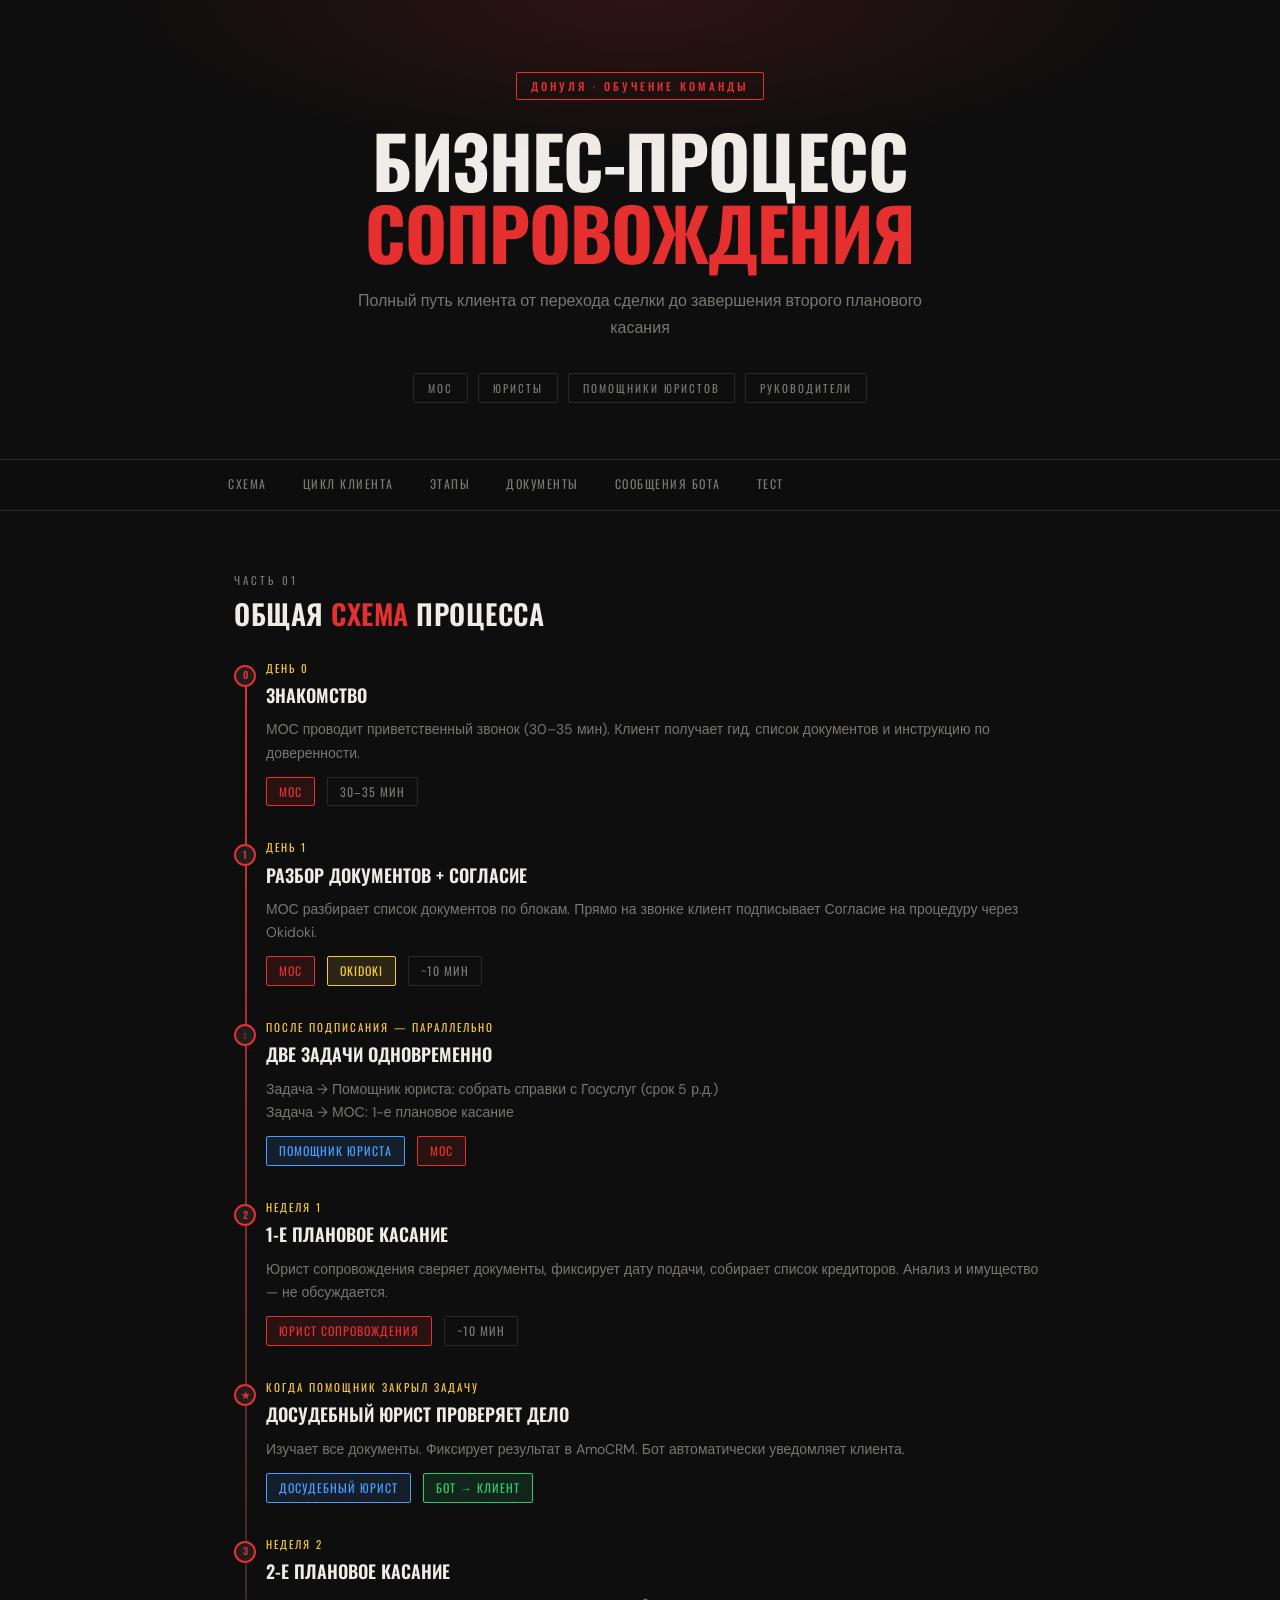
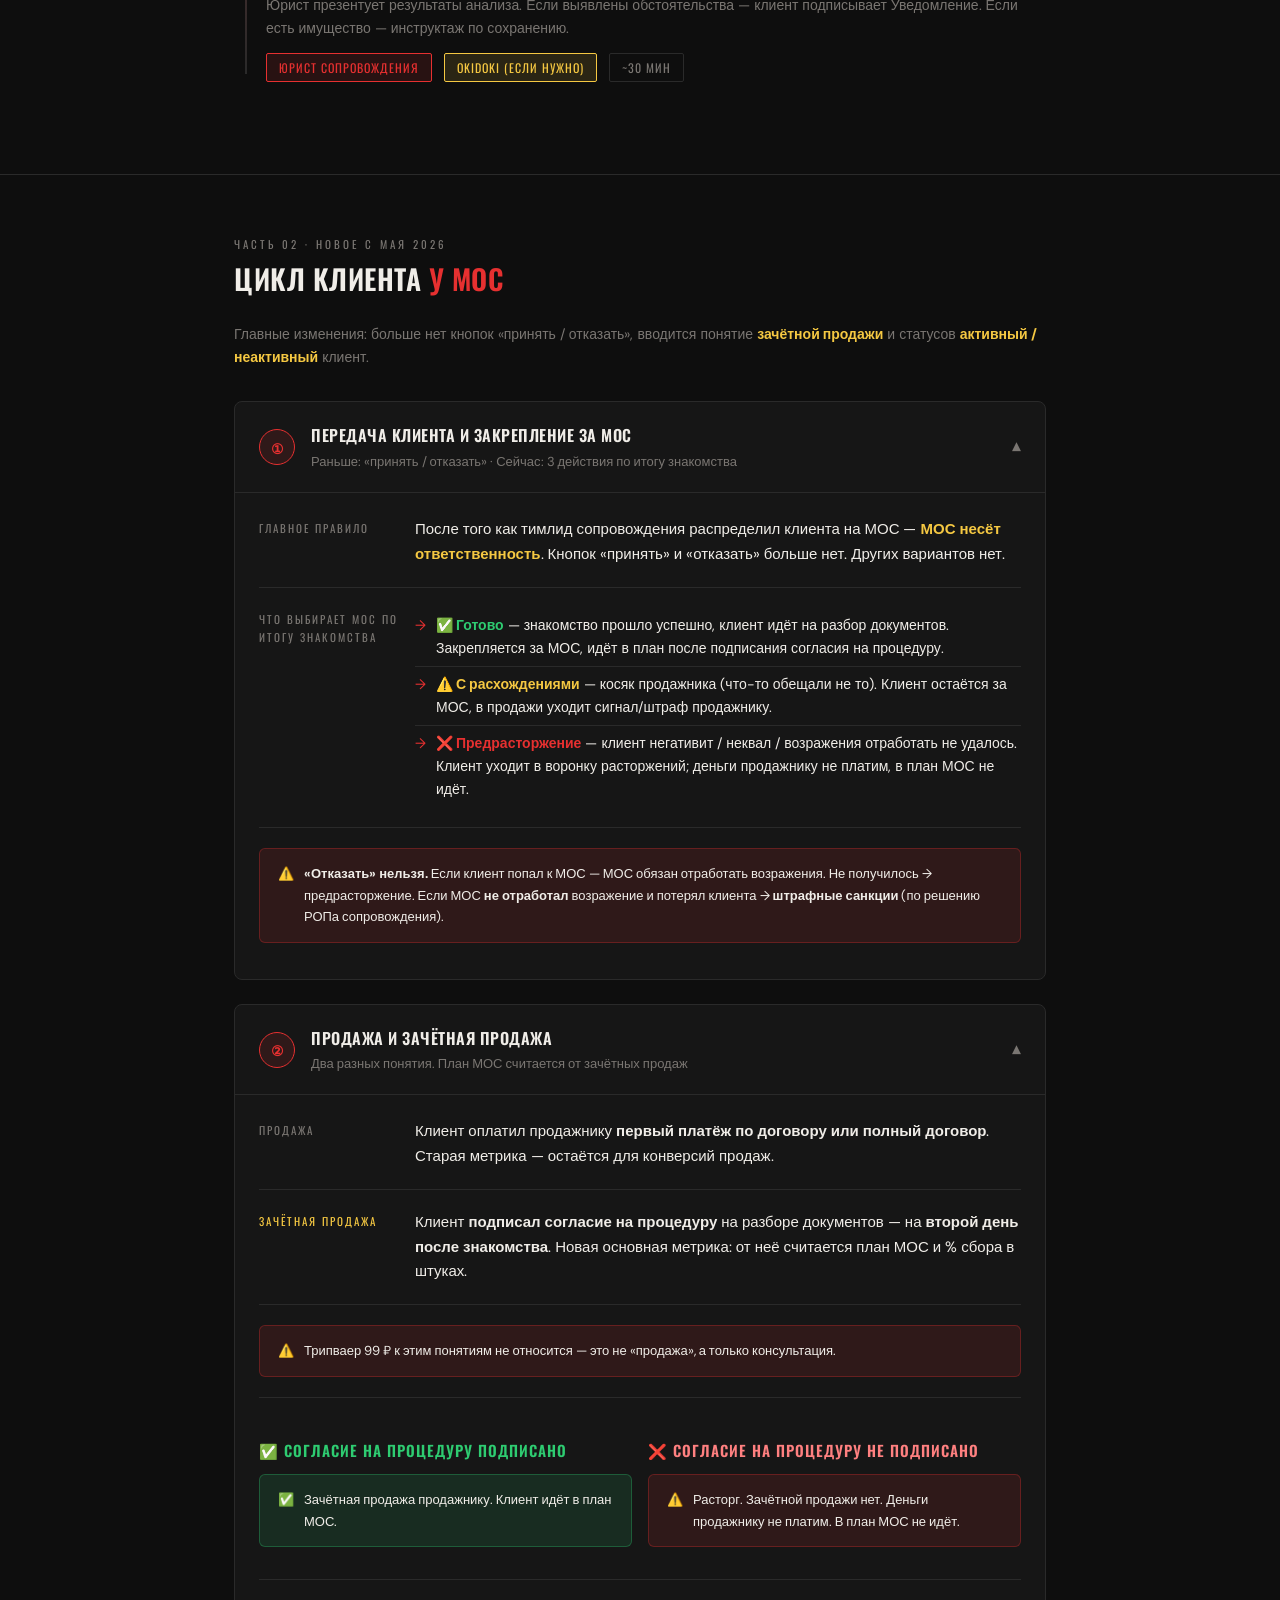
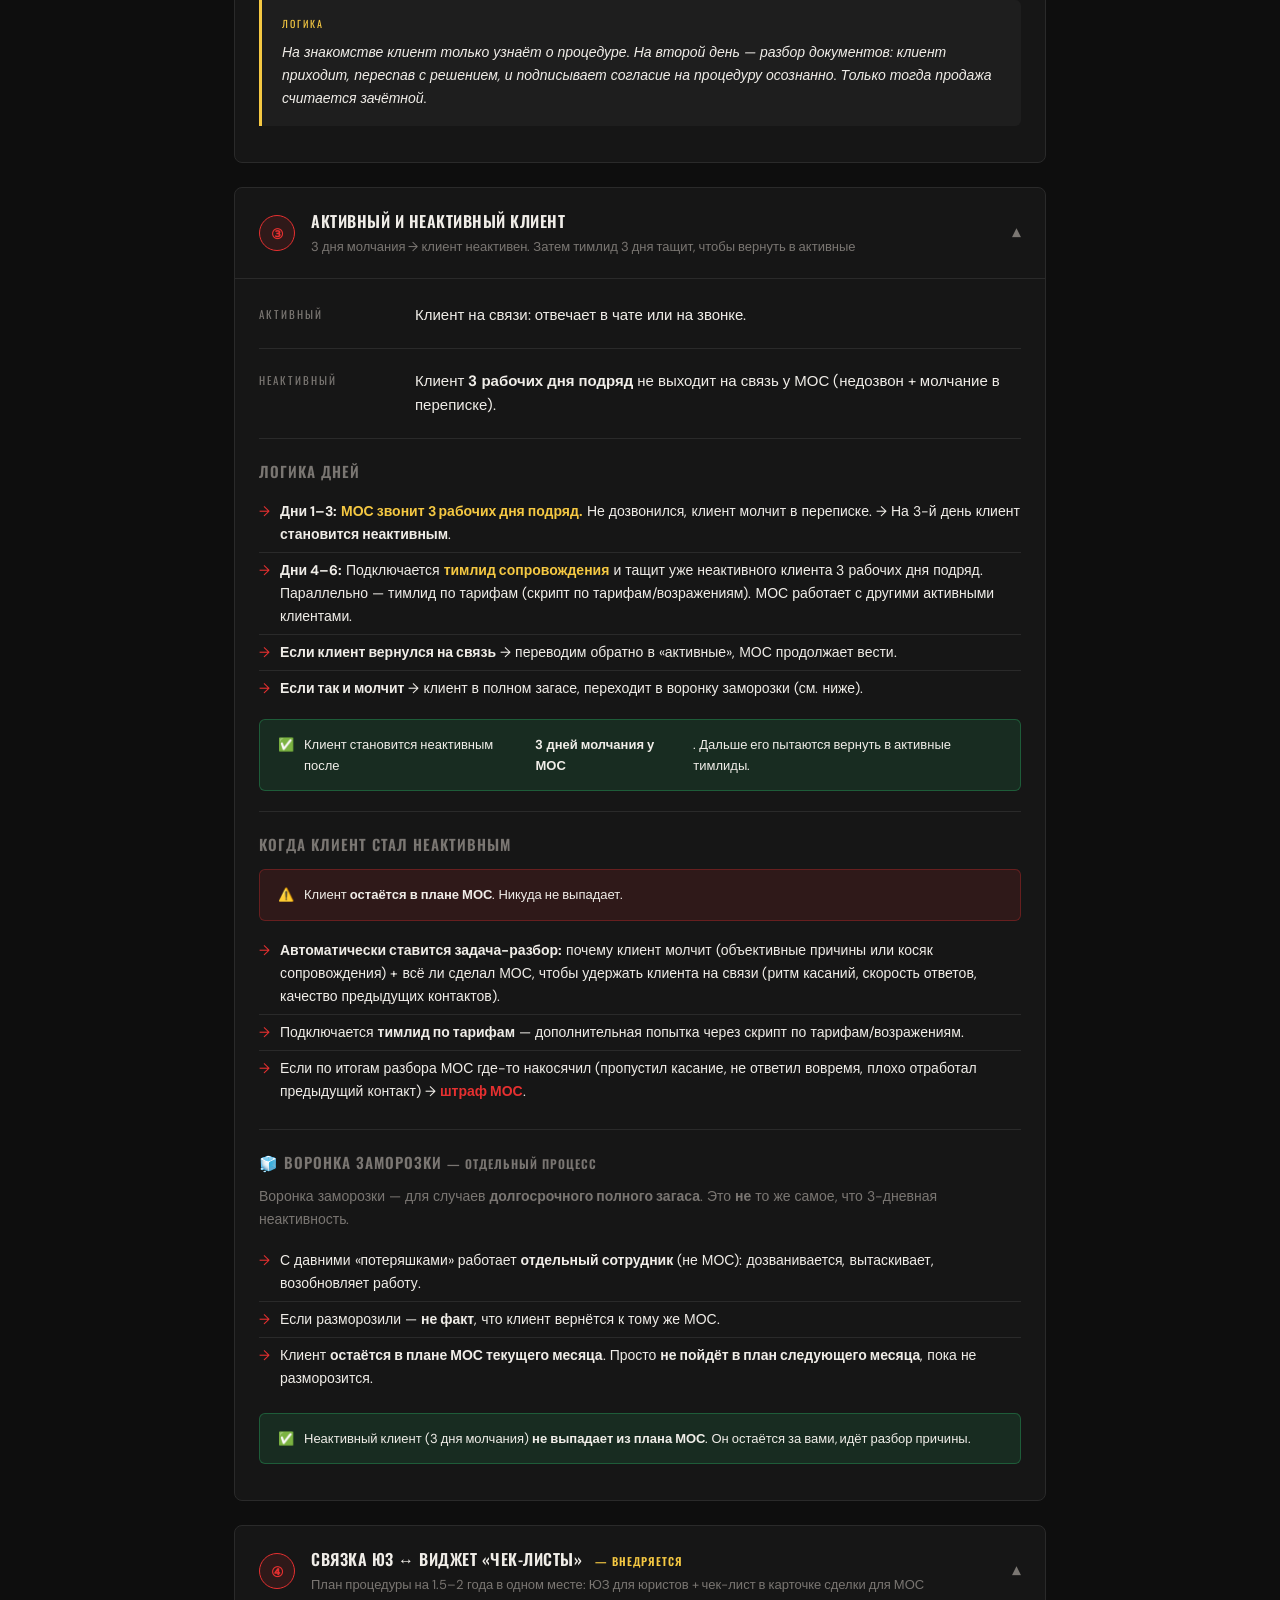
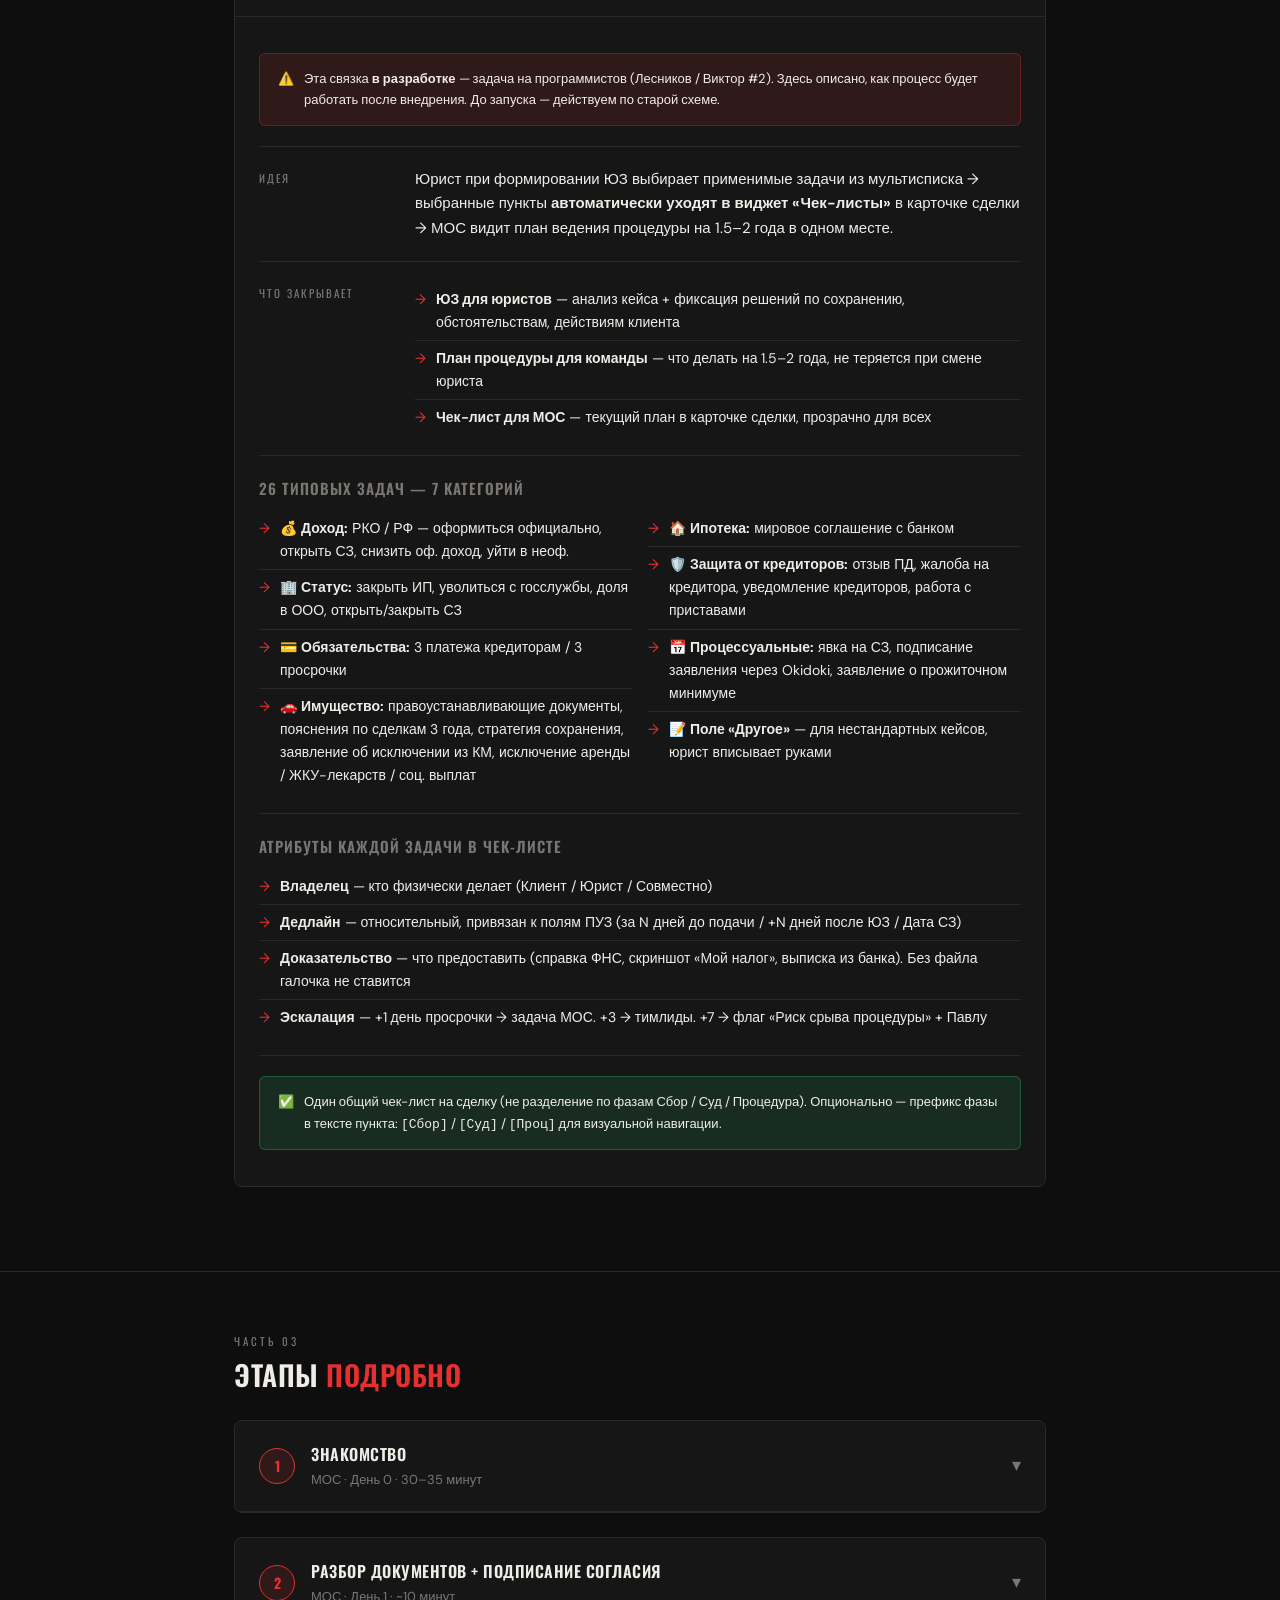
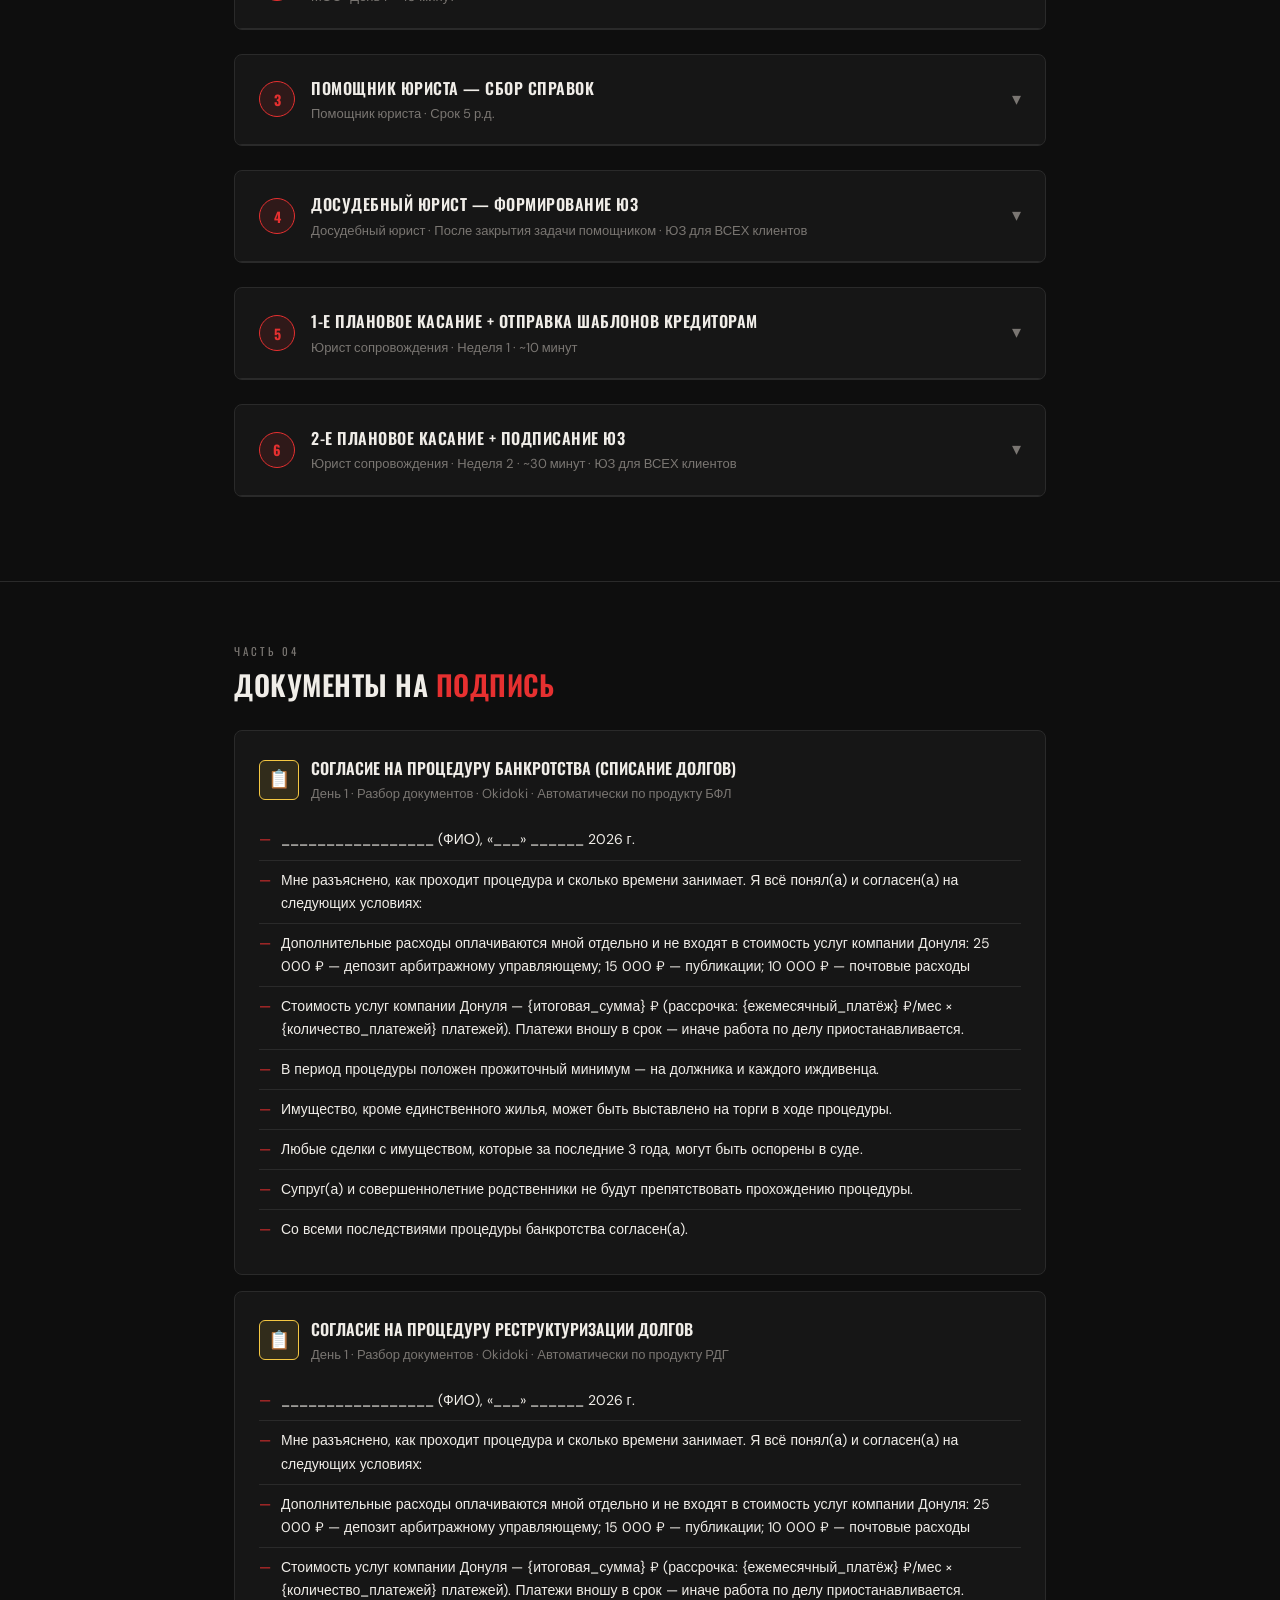
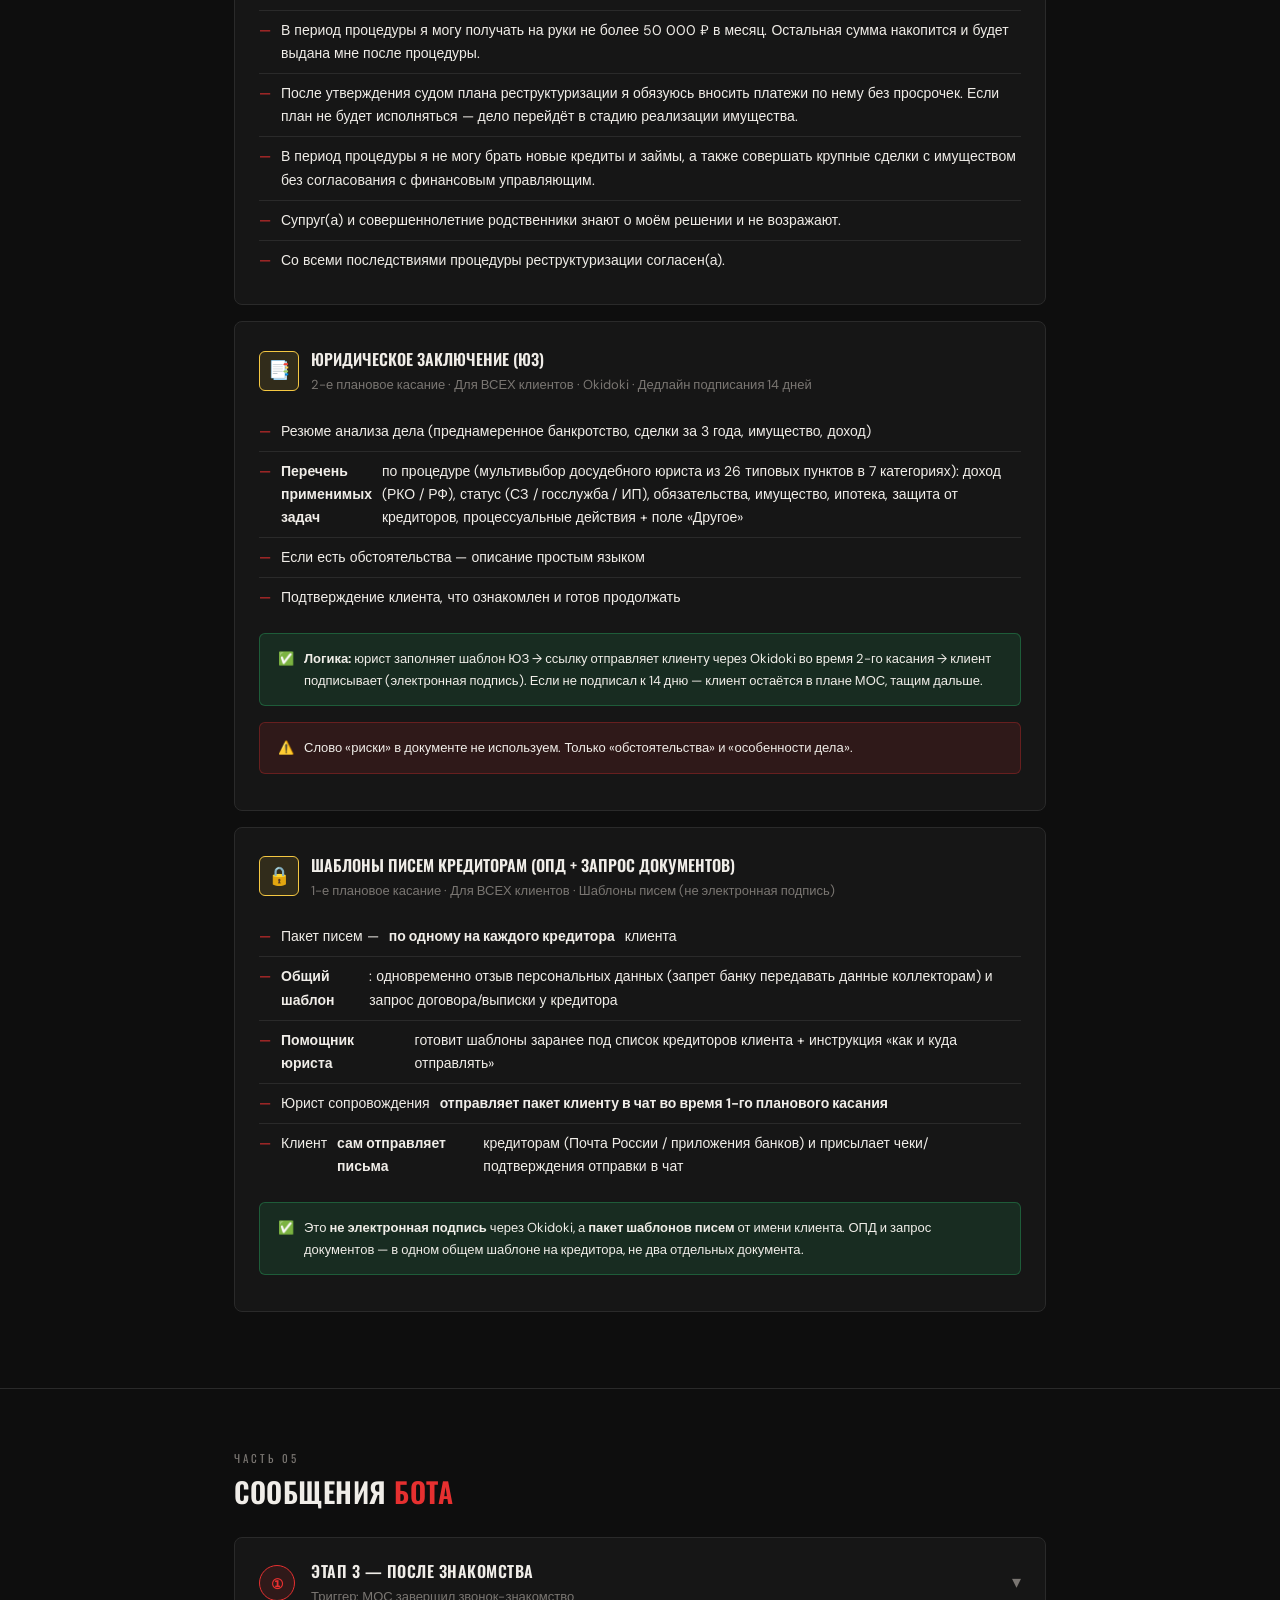
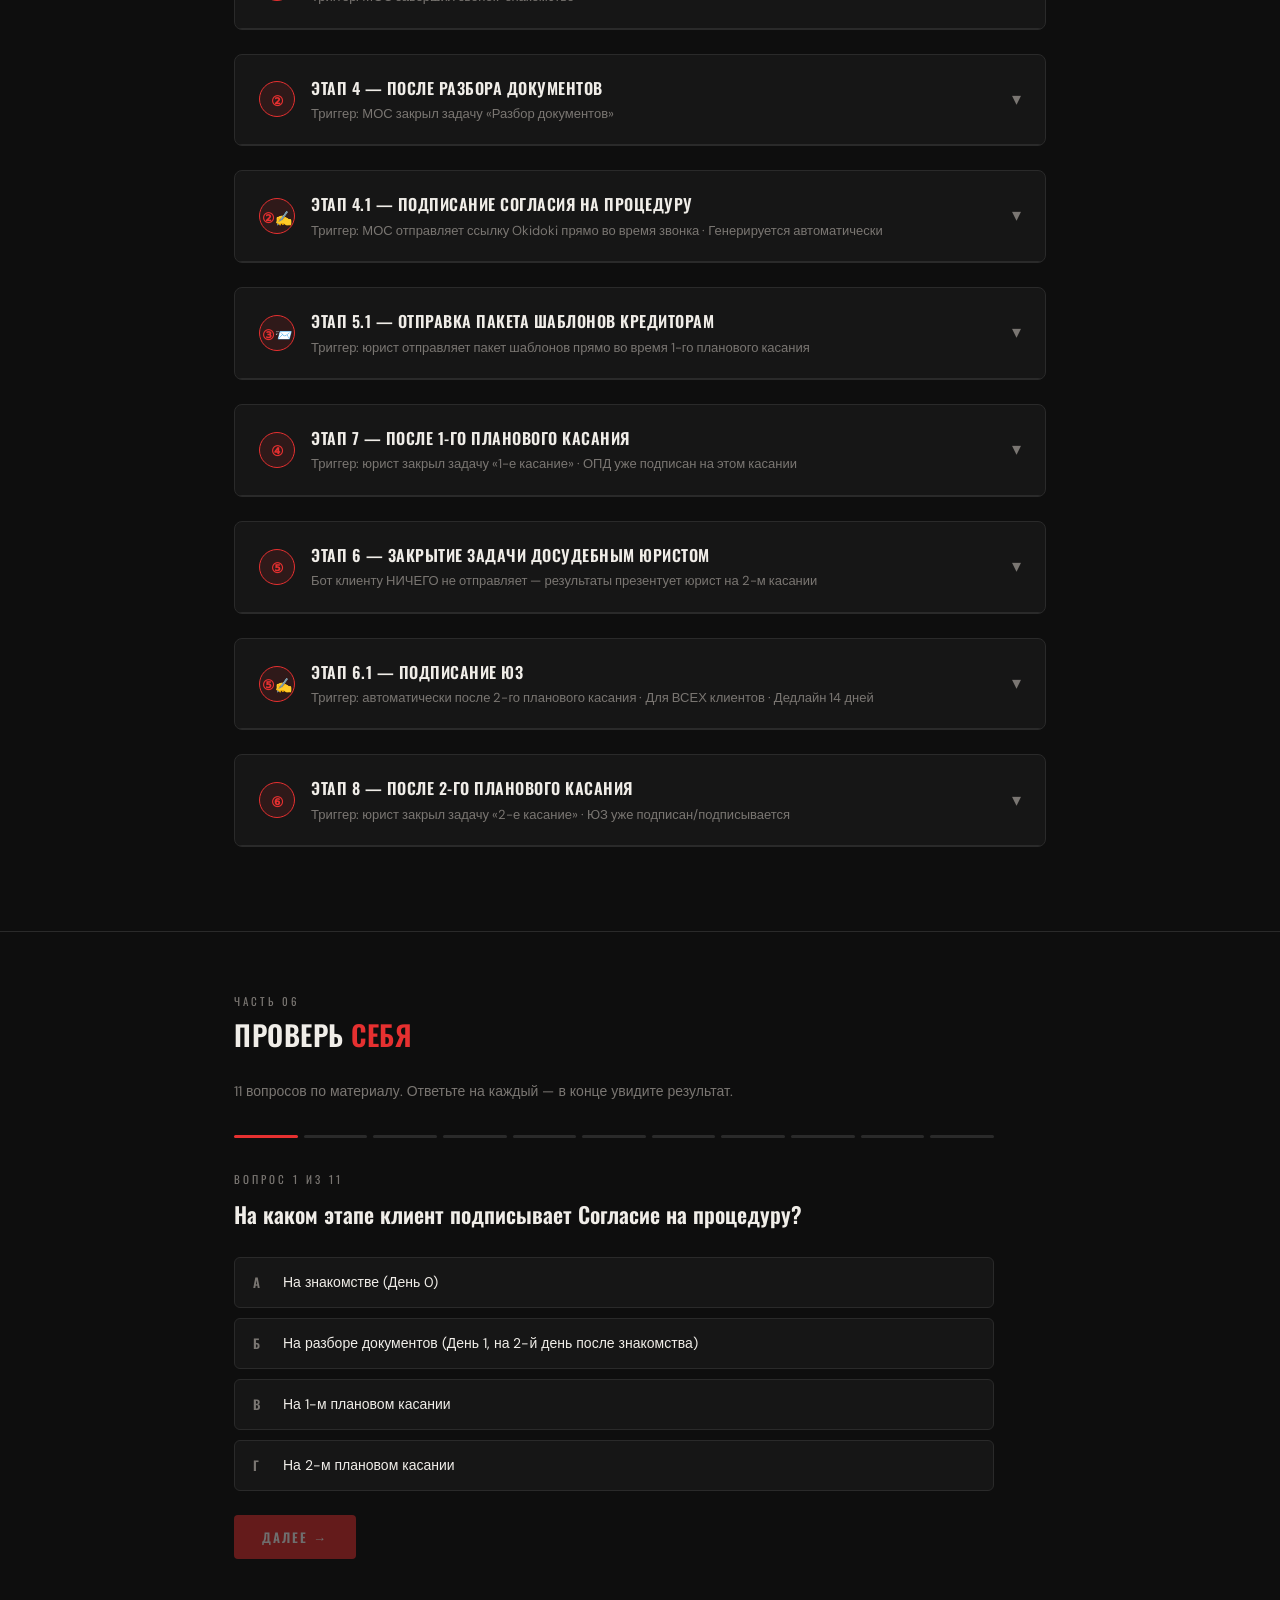
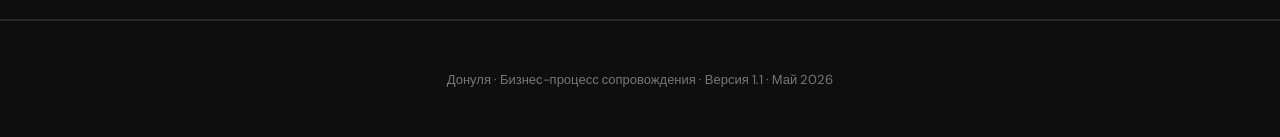
==== commit ddac2088: "Запросы кредиторам и ОПД — общий шаблон; анонс ЮЗ после 1-го касания - ОПД и запрос документов креди" ====
--- a/index.html
+++ b/index.html
@@ -1171,7 +1171,7 @@
       <div class="stage-header">
         <div class="stage-num">5</div>
         <div class="stage-info">
-          <div class="stage-name">1-е плановое касание + ОПД</div>
+          <div class="stage-name">1-е плановое касание + Отправка шаблонов кредиторам</div>
           <div class="stage-meta">Юрист сопровождения · Неделя 1 · ~10 минут</div>
         </div>
         <div class="stage-arrow">▾</div>
@@ -1179,7 +1179,7 @@
       <div class="stage-body">
         <div class="role-row">
           <div class="role-label">Цель</div>
-          <div class="role-content">Сверить документы, зафиксировать дату подачи, запросить список кредиторов и <strong>отправить клиенту шаблоны ОПД</strong> (отзыв персональных данных), которые помощник юриста подготовил под список кредиторов.</div>
+          <div class="role-content">Сверить документы, зафиксировать дату подачи и <strong>отправить клиенту пакет шаблонов</strong> — по одному письму на каждого кредитора. Это <strong>общий шаблон</strong>: одновременно отзыв персональных данных и запрос документов (договор, выписка) у кредитора. Готовит помощник юриста.</div>
         </div>
         <div class="divider"></div>
         <div class="warn-box">
@@ -1190,25 +1190,24 @@
           <div class="role-label">Что делает юрист</div>
           <div class="role-content">
             <ul class="plain">
-              <li><span>Сверяет: что прислал / что не прислал клиент</span></li>
+              <li><span>Сверяет: что прислал / что не прислал клиент (включая список кредиторов от ДЗ после знакомства)</span></li>
               <li><span>Обсуждает дату подачи заявления в суд</span></li>
-              <li><span>Запрашивает список кредиторов (если не прислали)</span></li>
-              <li><span>Собирает фактуру для запросов кредиторам</span></li>
               <li><span>Собирает фактуру для пояснений в суд (5 вопросов): почему накопились долги, что предпринимали для погашения, семейное положение, доходы/расходы, планы после процедуры</span></li>
-              <li><span><strong>Отправляет клиенту шаблоны ОПД</strong> — пакет писем-отзывов на каждого кредитора, заранее подготовленных <strong>помощником юриста</strong>, плюс инструкция «как и куда отправить»</span></li>
+              <li><span><strong>Отправляет клиенту пакет шаблонов</strong> — по одному письму на каждого кредитора. Это <strong>общий шаблон</strong>: и отзыв персональных данных, и запрос на договор/выписку у кредитора. Готовит <strong>помощник юриста</strong>. К пакету — инструкция «как и куда отправить»</span></li>
+              <li><span><strong>Анонсирует следующий шаг:</strong> «Сейчас юристы готовят анализ ваших документов. Юридическое заключение представим вам на следующем плановом касании»</span></li>
             </ul>
           </div>
         </div>
         <div class="divider"></div>
         <div class="role-row">
-          <div class="role-label">Отправка ОПД</div>
+          <div class="role-label">Отправка пакета</div>
           <div class="role-content">
             <div class="quote-box">
               <div class="quote-label">Юрист на звонке</div>
-              «[Имя], сейчас я отправлю вам в чат пакет документов — шаблоны Отзывов персональных данных, по одному на каждого вашего кредитора. Это письма, которые запрещают банкам передавать ваши данные коллекторам и третьим лицам. К пакету приложена инструкция: куда и как отправлять. Отправляете сами — Почтой России или через приложения банков, где это доступно. Чеки и подтверждения отправки пришлите мне сюда в чат. Хорошо?»
+              «[Имя], сейчас я отправлю вам в чат пакет документов — по одному письму на каждого вашего кредитора. Это <strong>общий шаблон</strong>: одновременно отзыв персональных данных (запрет банку передавать ваши данные коллекторам) и запрос вашего договора/выписки у кредитора. К пакету приложена инструкция: куда и как отправлять. Отправляете сами — Почтой России или через приложения банков, где это доступно. Чеки об отправке пришлёте мне сюда в чат. Хорошо?»
             </div>
             <div class="warn-box">
-              ОПД <strong>не подписывается</strong> через Okidoki на звонке. Это <strong>пакет шаблонов писем</strong>, которые помощник юриста готовит заранее под список кредиторов клиента. Юрист сопровождения отправляет пакет клиенту в чат на 1-м плановом касании. Клиент сам отправляет письма и присылает чеки.
+              Пакет <strong>не подписывается</strong> через Okidoki. Это <strong>шаблоны писем</strong> от имени клиента кредитору в общем формате (ОПД + запрос документов в одном письме). Помощник юриста готовит заранее, юрист сопровождения отправляет в чат на 1-м касании, клиент сам отправляет и присылает чеки.
             </div>
           </div>
         </div>
@@ -1353,18 +1352,19 @@
       <div class="doc-card-header">
         <div class="doc-icon">🔒</div>
         <div>
-          <div class="doc-name">ОПД — Шаблоны Отзыва персональных данных</div>
+          <div class="doc-name">Шаблоны писем кредиторам (ОПД + запрос документов)</div>
           <div class="doc-when">1-е плановое касание · Для ВСЕХ клиентов · Шаблоны писем (не электронная подпись)</div>
         </div>
       </div>
       <ul class="doc-items">
-        <li>Пакет писем-отзывов на каждого кредитора клиента: запрет банкам передавать персональные данные коллекторам и третьим лицам</li>
+        <li>Пакет писем — <strong>по одному на каждого кредитора</strong> клиента</li>
+        <li><strong>Общий шаблон</strong>: одновременно отзыв персональных данных (запрет банку передавать данные коллекторам) и запрос договора/выписки у кредитора</li>
         <li><strong>Помощник юриста</strong> готовит шаблоны заранее под список кредиторов клиента + инструкция «как и куда отправлять»</li>
         <li>Юрист сопровождения <strong>отправляет пакет клиенту в чат во время 1-го планового касания</strong></li>
         <li>Клиент <strong>сам отправляет письма</strong> кредиторам (Почта России / приложения банков) и присылает чеки/подтверждения отправки в чат</li>
       </ul>
       <div class="info-box" style="margin-top:16px">
-        <div>ОПД — это <strong>не электронная подпись</strong> через Okidoki, а <strong>пакет шаблонов писем</strong>, которые клиент отправляет от своего имени. Юрист только готовит и инструктирует.</div>
+        <div>Это <strong>не электронная подпись</strong> через Okidoki, а <strong>пакет шаблонов писем</strong> от имени клиента. ОПД и запрос документов — в одном общем шаблоне на кредитора, не два отдельных документа.</div>
       </div>
     </div>
 
@@ -1455,12 +1455,12 @@
       </div>
     </div>
 
-    <!-- ЭТАП 5.1 — ОТПРАВКА ШАБЛОНОВ ОПД (на 1-м плановом касании) -->
+    <!-- ЭТАП 5.1 — ОТПРАВКА ПАКЕТА ШАБЛОНОВ КРЕДИТОРАМ (на 1-м плановом касании) -->
     <div class="stage-card" onclick="toggleCard(this)">
       <div class="stage-header">
         <div class="stage-num">③📨</div>
         <div class="stage-info">
-          <div class="stage-name">Этап 5.1 — Отправка шаблонов ОПД клиенту</div>
+          <div class="stage-name">Этап 5.1 — Отправка пакета шаблонов кредиторам</div>
           <div class="stage-meta">Триггер: юрист отправляет пакет шаблонов прямо во время 1-го планового касания</div>
         </div>
         <div class="stage-arrow">▾</div>
@@ -1468,17 +1468,17 @@
       <div class="stage-body">
         <div class="bot-msg">
           <div class="bot-label">Бот автоматически</div>
-          📩 Направляем вам пакет документов — Отзывы персональных данных по каждому вашему кредитору.<br><br>
-          Это шаблоны писем, которые запрещают банкам передавать ваши данные коллекторам и третьим лицам.<br><br>
+          📩 Направляем вам пакет документов — по одному письму на каждого вашего кредитора.<br><br>
+          В каждом письме одновременно: отзыв персональных данных (запрет банку передавать ваши данные коллекторам) и запрос вашего договора/выписки у кредитора.<br><br>
           📝 Что нужно сделать:<br>
-          1. Распечатать шаблоны (или подписать электронно, если кредитор поддерживает).<br>
+          1. Распечатать шаблоны.<br>
           2. Отправить каждое письмо своему кредитору — Почтой России (заказным с уведомлением) или через приложение банка, если такая опция есть.<br>
           3. Чеки/подтверждения отправки — пришлите сюда, в этот чат ❗<br><br>
           Инструкция «куда и как отправлять» — во вложении.
         </div>
-        <p>+ Бот автоматически: 📄 Шаблоны ОПД (по одному на кредитора) · 📄 Инструкция: как отправить ОПД</p>
+        <p>+ Бот автоматически: 📄 Шаблоны писем (по одному на кредитора) · 📄 Инструкция: как отправить</p>
         <div class="warn-box">
-          Помощник юриста готовит шаблоны ОПД заранее, под список кредиторов клиента. Юрист сопровождения отправляет пакет ботом во время 1-го планового касания. Клиент <strong>сам отправляет</strong> письма и присылает чеки.
+          Это <strong>общий шаблон</strong>: ОПД + запрос документов в одном письме. Помощник юриста готовит заранее, под список кредиторов клиента. Юрист сопровождения отправляет пакет ботом во время 1-го планового касания. Клиент <strong>сам отправляет</strong> письма и присылает чеки.
         </div>
       </div>
     </div>
@@ -1498,11 +1498,11 @@
           <div class="bot-label">Бот автоматически</div>
           ✅ План на ближайшую неделю:<br><br>
           1. Что делаем мы:<br>
-          • готовим запросы кредиторам.<br>
-          • ожидаем готовность заказанных справок.<br><br>
+          • <strong>Юристы готовят анализ ваших документов.</strong> Юридическое заключение представим вам на следующем плановом касании.<br>
+          • Ожидаем готовность заказанных справок с Госуслуг.<br><br>
           2. Что ожидаем от вас:<br>
           <span style="color:var(--accent)">[МОС выбирает сам из списка:]</span><br>
-          • Отправить шаблоны ОПД кредиторам (мы прислали пакет на сегодняшнем касании). Чеки об отправке — в этот чат ❗<br>
+          • Отправить шаблоны писем кредиторам (мы прислали пакет на сегодняшнем касании — общий шаблон: ОПД + запрос документов). Чеки об отправке — в этот чат ❗<br>
           • [список документов, у которых стоит статус «запрошено»]<br>
           • При наличии супруга(-и): фото паспорта (все страницы), СНИЛС и ЕГРН супруга(-и).<br>
           • Свидетельство о заключении/расторжении брака.<br>
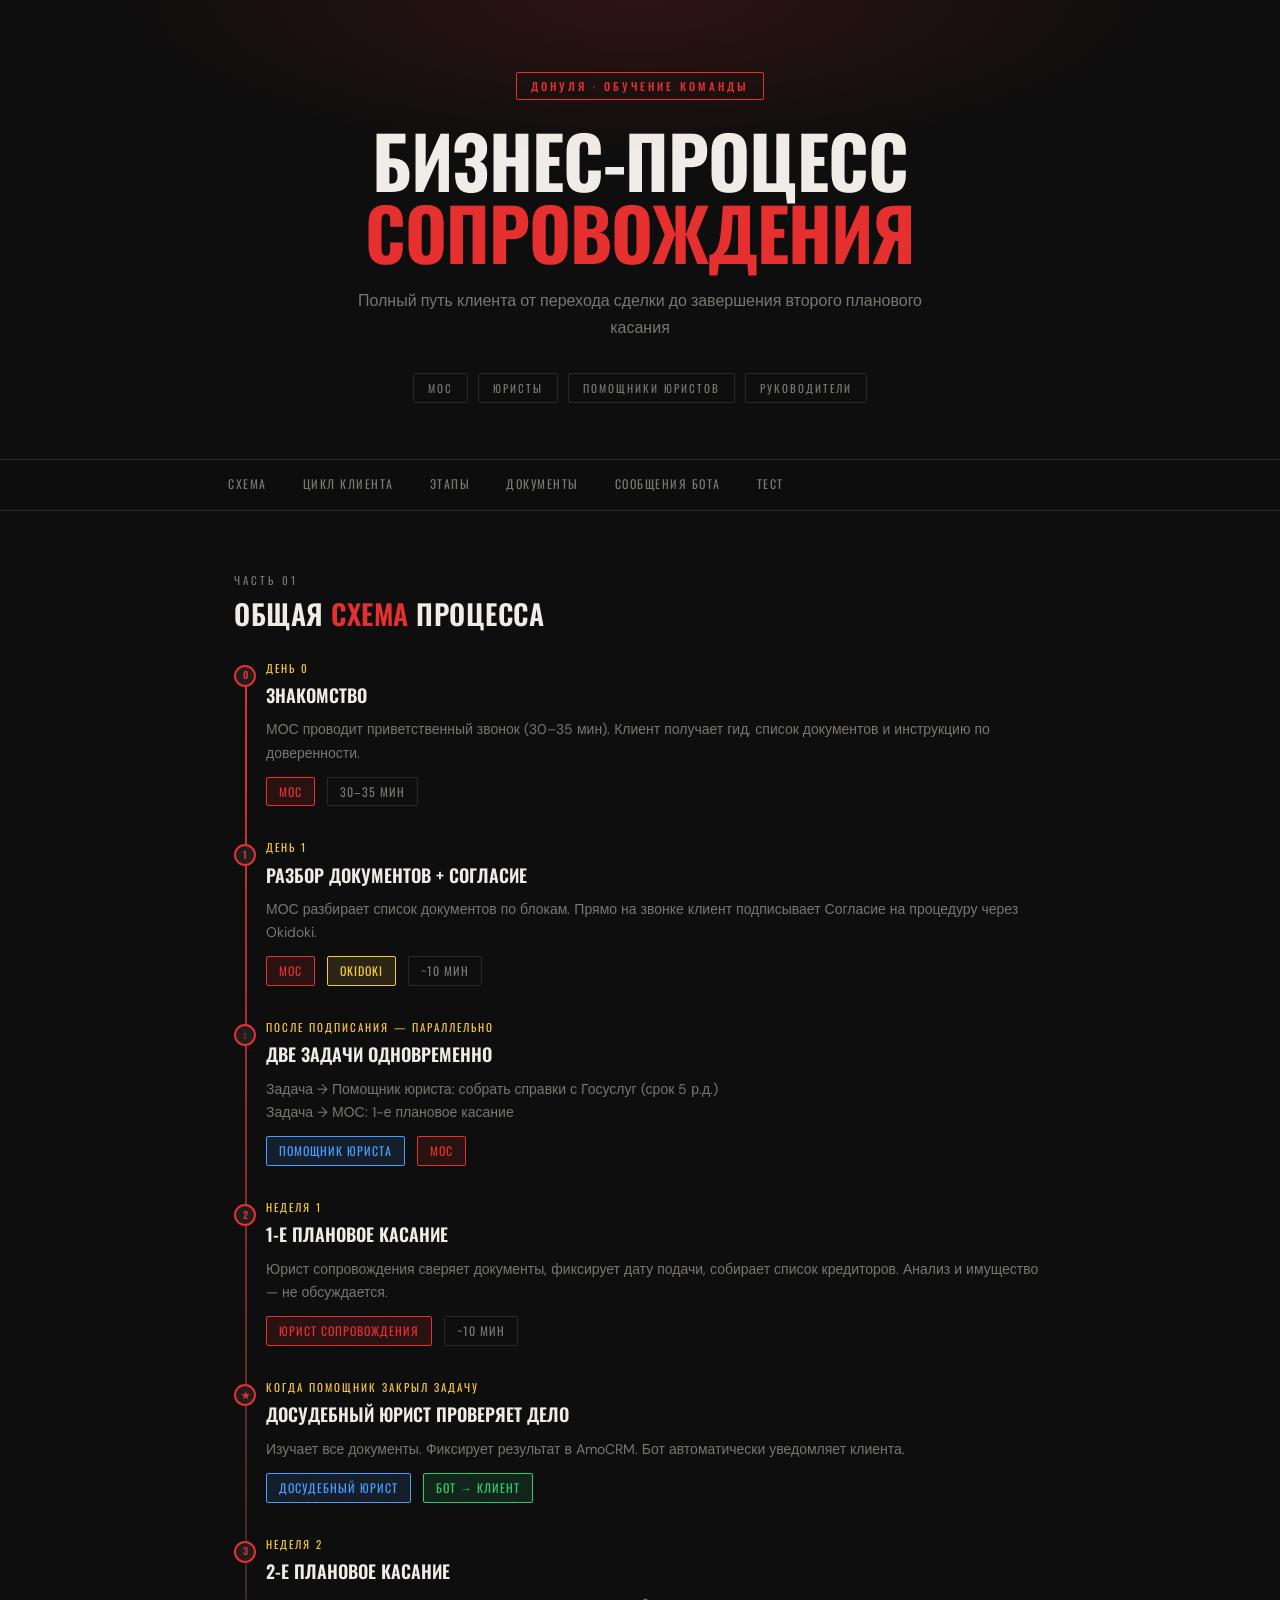
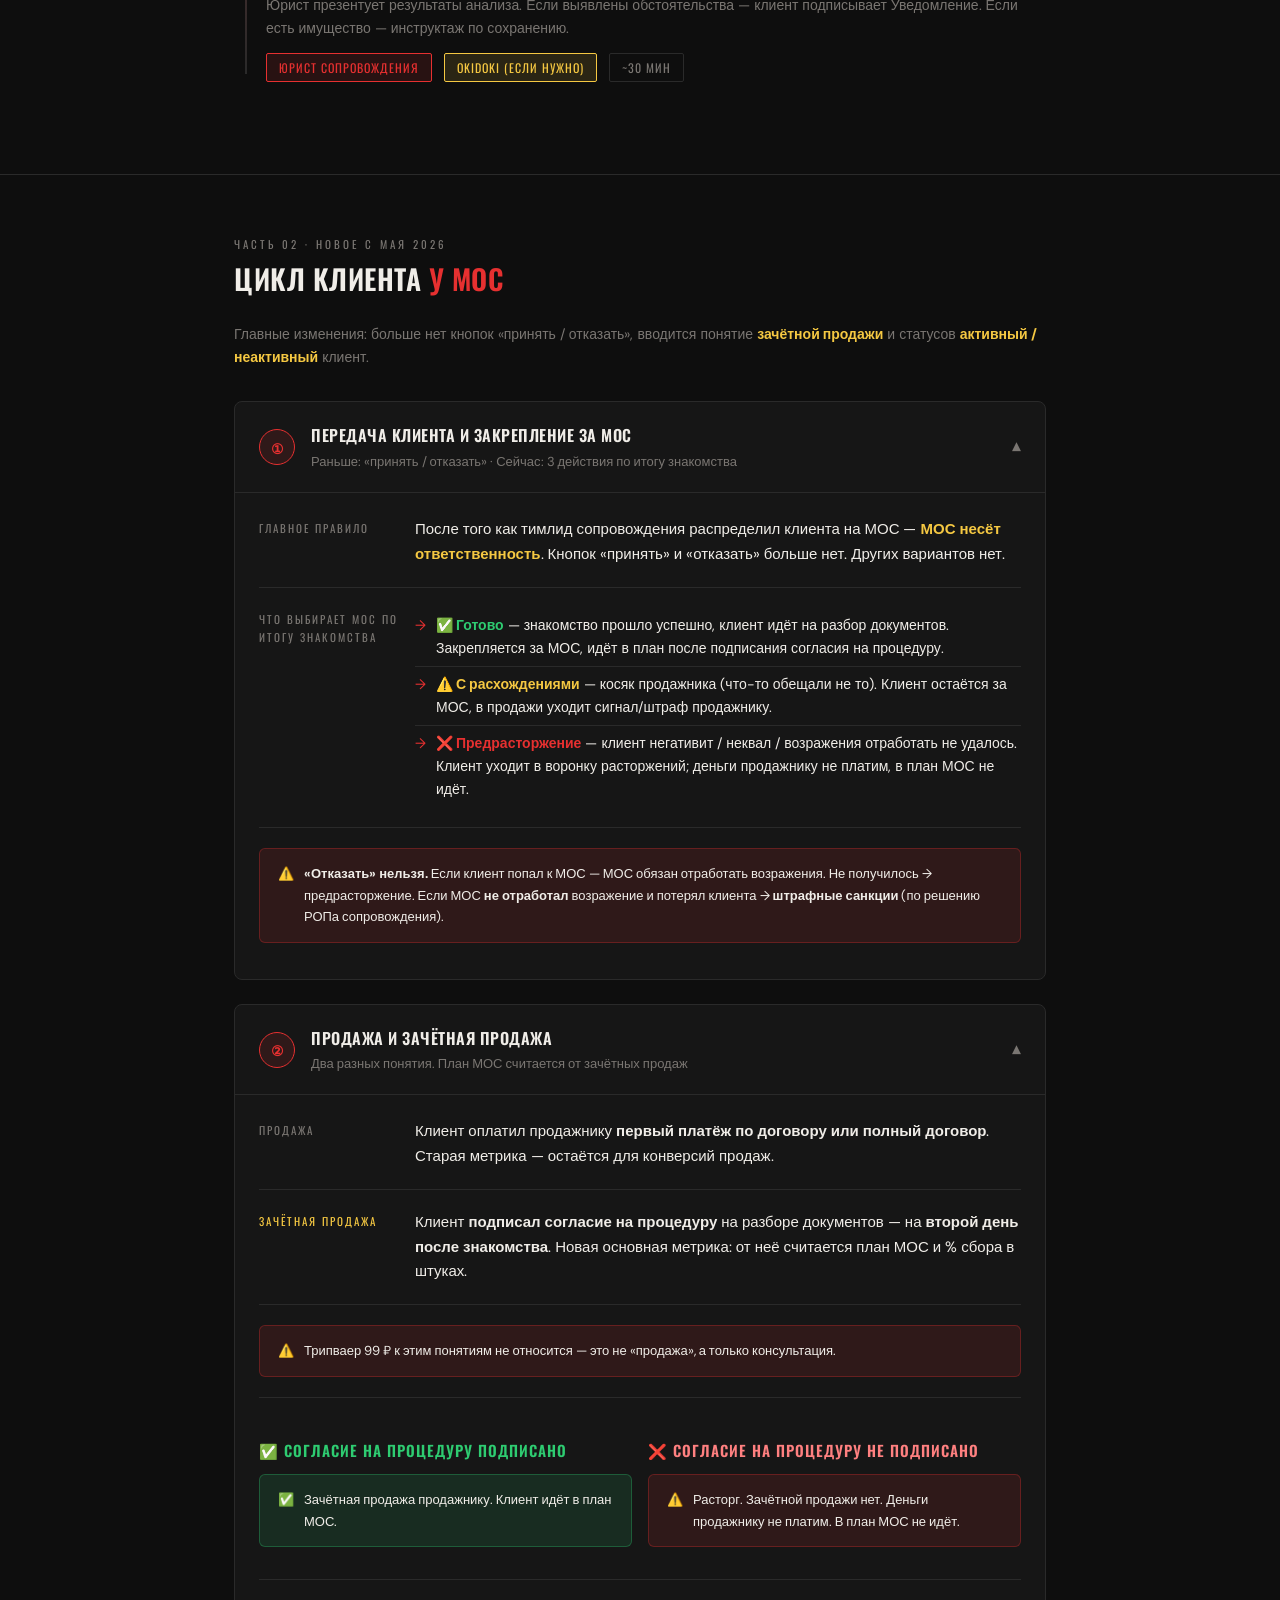
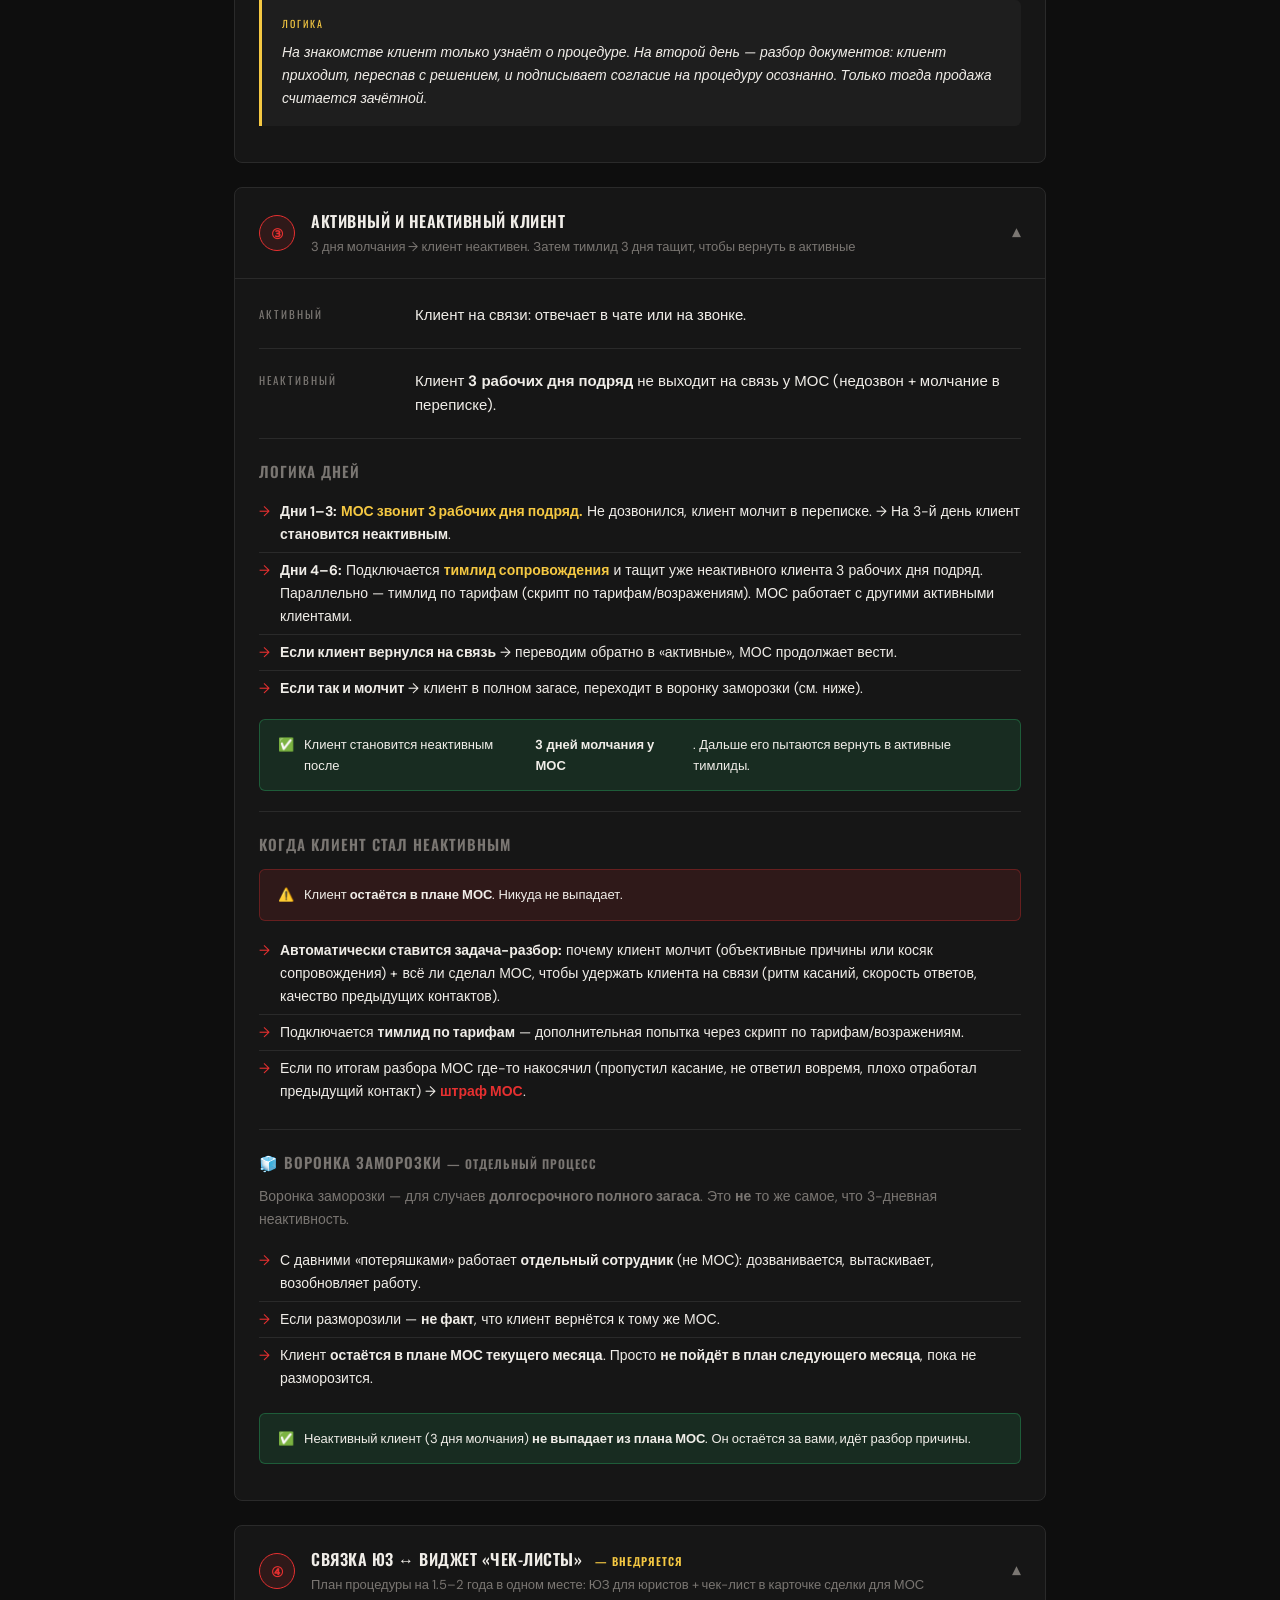
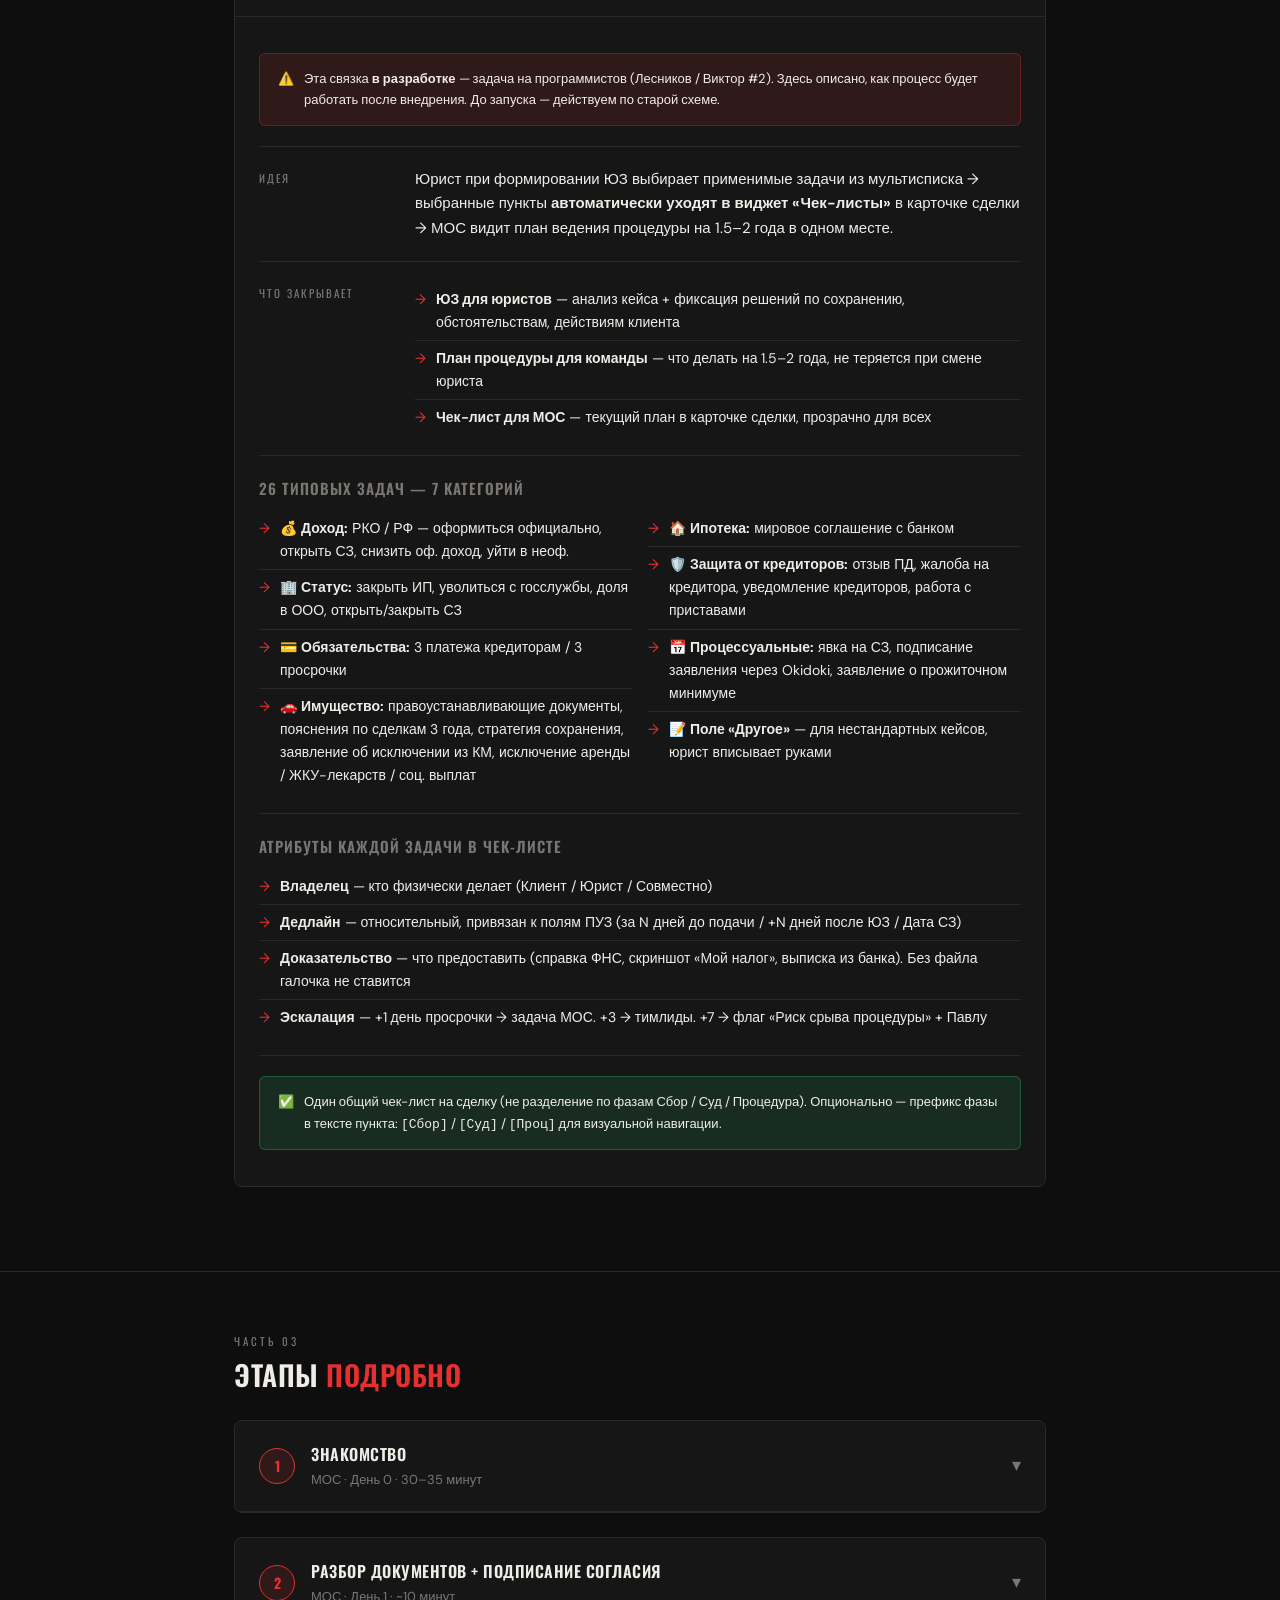
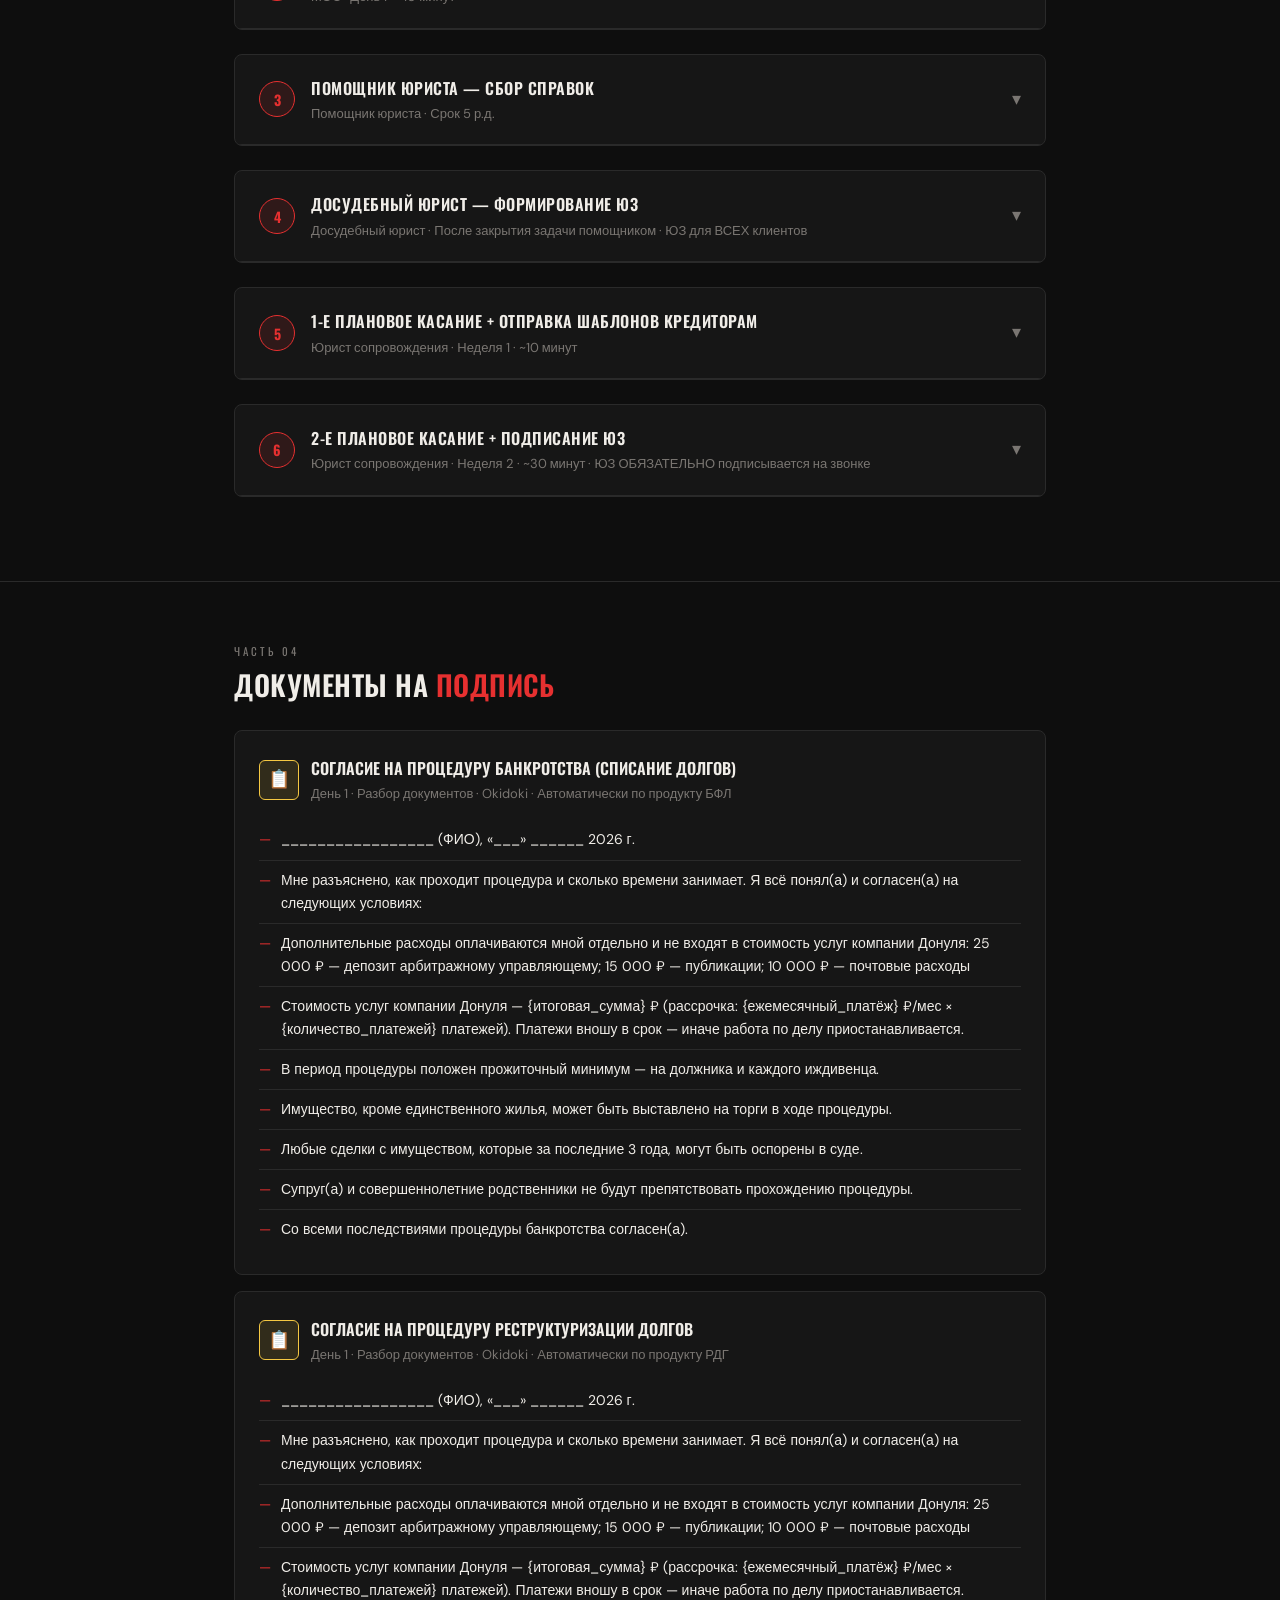
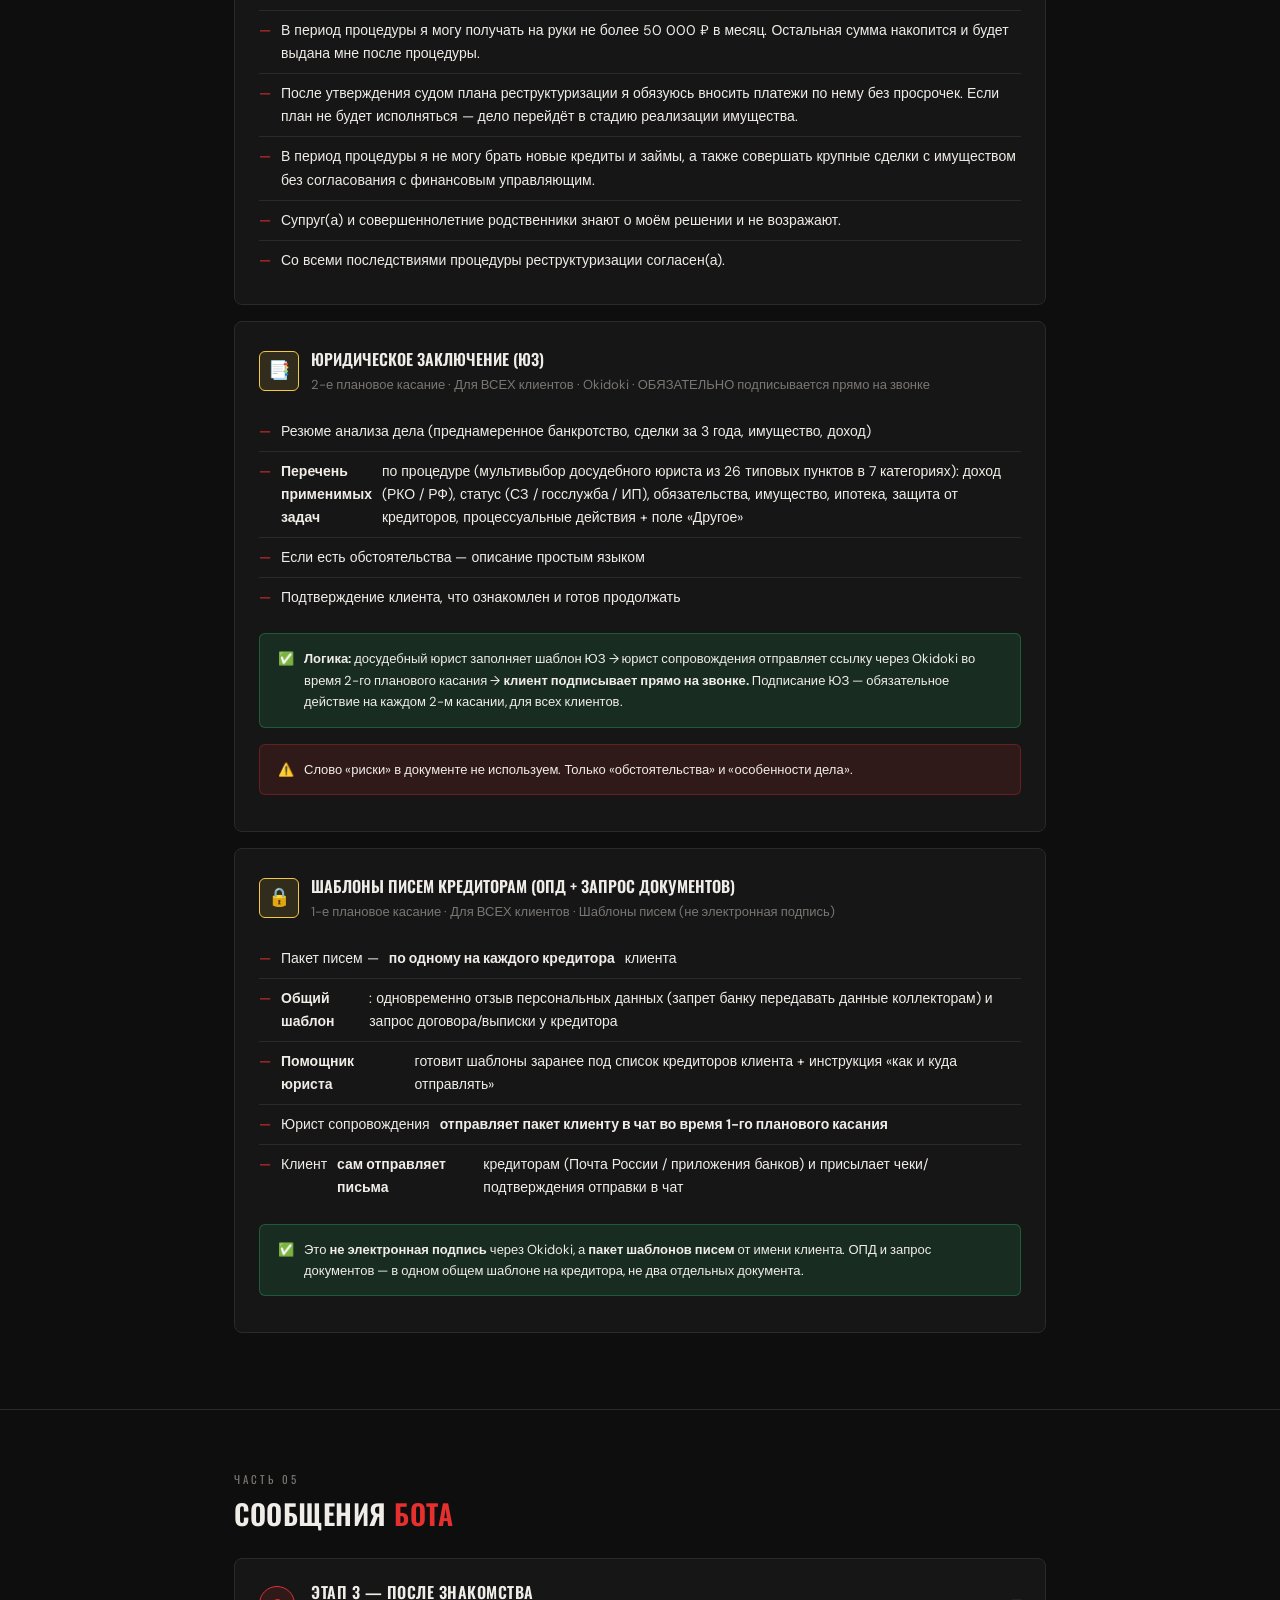
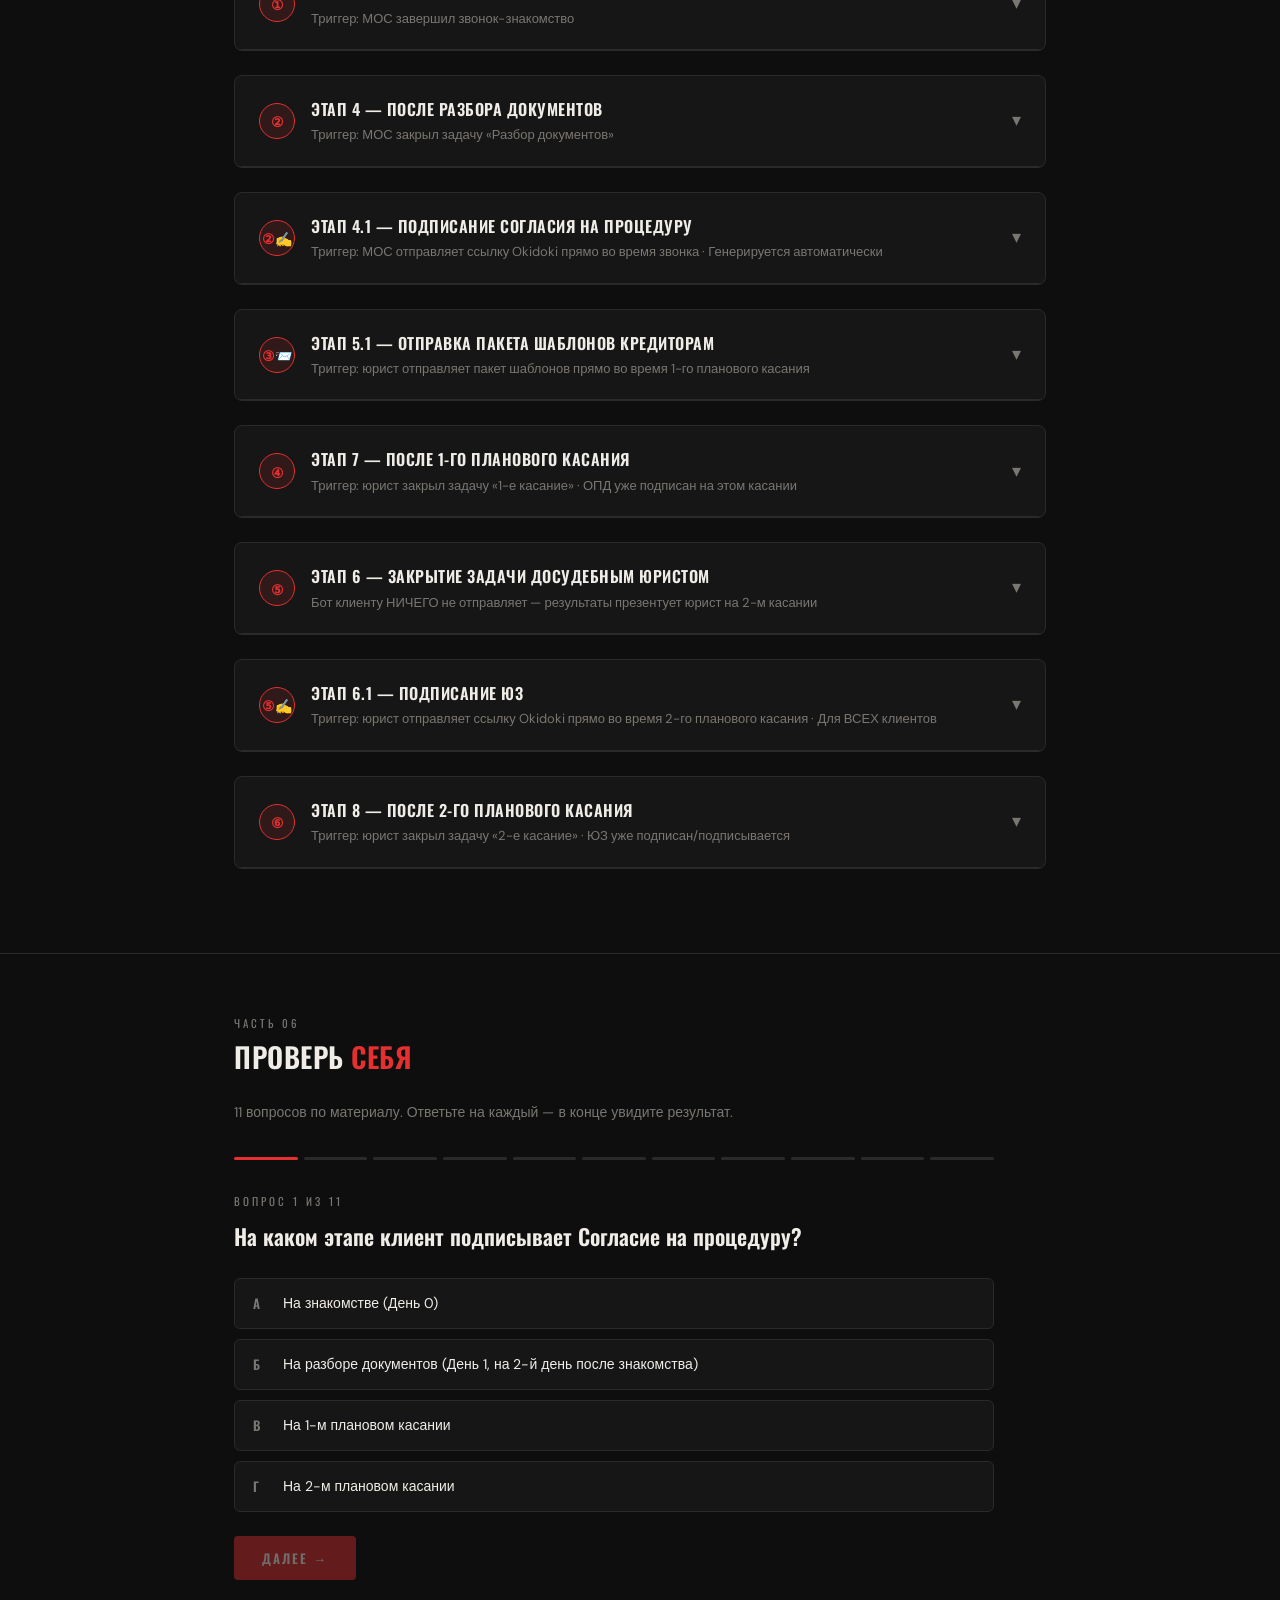
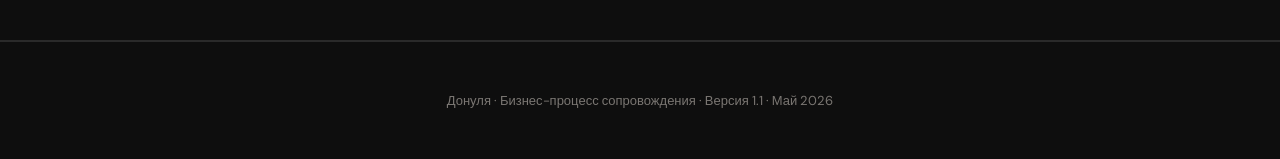
==== commit 787f4680: "ЮЗ обязательно подписывается на 2-м касании прямо на звонке - Все юристы обязаны получить подпись ЮЗ" ====
--- a/index.html
+++ b/index.html
@@ -1220,7 +1220,7 @@
         <div class="stage-num">6</div>
         <div class="stage-info">
           <div class="stage-name">2-е плановое касание + Подписание ЮЗ</div>
-          <div class="stage-meta">Юрист сопровождения · Неделя 2 · ~30 минут · ЮЗ для ВСЕХ клиентов</div>
+          <div class="stage-meta">Юрист сопровождения · Неделя 2 · ~30 минут · ЮЗ ОБЯЗАТЕЛЬНО подписывается на звонке</div>
         </div>
         <div class="stage-arrow">▾</div>
       </div>
@@ -1233,15 +1233,15 @@
               <li><span>Сверка документов — что прислали / не прислали</span></li>
               <li><span>Презентация анализа дела (вариант А или Б)</span></li>
               <li><span>Инструктаж по сохранению имущества (только если есть)</span></li>
-              <li><span><strong>Подписание ЮЗ</strong> — отправка ссылки Okidoki, подпись клиента</span></li>
+              <li><span><strong>Подписание ЮЗ через Okidoki — прямо на звонке.</strong> Обязательное действие для всех клиентов</span></li>
               <li><span>Финансовая дисциплина — статус накоплений на депозит</span></li>
               <li><span>Итог и договорённости</span></li>
             </ul>
           </div>
         </div>
         <div class="divider"></div>
-        <div class="info-box">
-          <div>ЮЗ подписывают <strong>все клиенты</strong> (а не только при выявленных обстоятельствах). Дедлайн подписания — <strong>14 дней</strong> через Okidoki. Если клиент не подписал к 14 дню — <strong>остаётся в плане МОС</strong>, юрист тащит дальше.</div>
+        <div class="warn-box">
+          <div><strong>ЮЗ обязательно подписывают ВСЕ клиенты прямо на 2-м плановом касании через Okidoki.</strong> Не «потом», не «как-нибудь». Юрист отправляет ссылку, ждёт подписи на звонке. Если клиент говорит «посмотрю позже» — кладём трубку, даём минуту, перезваниваем (как с Согласием на процедуру).</div>
         </div>
         <div class="divider"></div>
         <div class="two-col">
@@ -1250,7 +1250,7 @@
             <div class="quote-box">
               <div class="quote-label">Что говорим</div>
               «Хорошие новости. По результатам анализа: признаков преднамеренного банкротства нет, сделки за 3 года не несут оснований для оспаривания, имущества для реализации нет. Никаких ограничений — процедура пройдёт максимально быстро.»
-              <br><br>→ Отправить ссылку Okidoki — подписать ЮЗ
+              <br><br>→ <strong>Сразу отправить ссылку Okidoki — клиент подписывает ЮЗ на звонке</strong>
             </div>
           </div>
           <div>
@@ -1258,9 +1258,17 @@
             <div class="quote-box">
               <div class="quote-label">Что говорим</div>
               «В ходе анализа мы выявили обстоятельства, на которые нужно обратить внимание. Именно для этого мы вас и сопровождаем — чтобы заранее выстроить корректную стратегию.»
-              <br><br>→ Объяснить каждое обстоятельство простым языком<br>→ Отправить ссылку Okidoki — подписать ЮЗ
+              <br><br>→ Объяснить каждое обстоятельство простым языком<br>→ <strong>Сразу отправить ссылку Okidoki — клиент подписывает ЮЗ на звонке</strong>
             </div>
           </div>
+        </div>
+        <div class="quote-box" style="margin-top:16px">
+          <div class="quote-label">Перед отправкой ссылки</div>
+          «[Имя], сейчас я отправлю вам в чат итоговый документ — Юридическое заключение по вашему делу. Подпишите по ссылке прямо сейчас, пока мы на связи. Это займёт минуту.»
+        </div>
+        <div class="quote-box">
+          <div class="quote-label">Если клиент говорит «посмотрю позже»</div>
+          «Давайте я положу трубку — вы посмотрите, подпишите. Я перезвоню вам через минуту.»
         </div>
         <div class="divider"></div>
         <h3>Сохранение имущества (если есть)</h3>
@@ -1331,7 +1339,7 @@
         <div class="doc-icon">📑</div>
         <div>
           <div class="doc-name">Юридическое заключение (ЮЗ)</div>
-          <div class="doc-when">2-е плановое касание · Для ВСЕХ клиентов · Okidoki · Дедлайн подписания 14 дней</div>
+          <div class="doc-when">2-е плановое касание · Для ВСЕХ клиентов · Okidoki · ОБЯЗАТЕЛЬНО подписывается прямо на звонке</div>
         </div>
       </div>
       <ul class="doc-items">
@@ -1341,7 +1349,7 @@
         <li>Подтверждение клиента, что ознакомлен и готов продолжать</li>
       </ul>
       <div class="info-box" style="margin-top:16px">
-        <div><strong>Логика:</strong> юрист заполняет шаблон ЮЗ → ссылку отправляет клиенту через Okidoki во время 2-го касания → клиент подписывает (электронная подпись). Если не подписал к 14 дню — клиент остаётся в плане МОС, тащим дальше.</div>
+        <div><strong>Логика:</strong> досудебный юрист заполняет шаблон ЮЗ → юрист сопровождения отправляет ссылку через Okidoki во время 2-го планового касания → <strong>клиент подписывает прямо на звонке.</strong> Подписание ЮЗ — обязательное действие на каждом 2-м касании, для всех клиентов.</div>
       </div>
       <div class="warn-box" style="margin-top:16px">
         Слово «риски» в документе не используем. Только «обстоятельства» и «особенности дела».
@@ -1539,19 +1547,18 @@
         <div class="stage-num">⑤✍</div>
         <div class="stage-info">
           <div class="stage-name">Этап 6.1 — Подписание ЮЗ</div>
-          <div class="stage-meta">Триггер: автоматически после 2-го планового касания · Для ВСЕХ клиентов · Дедлайн 14 дней</div>
+          <div class="stage-meta">Триггер: юрист отправляет ссылку Okidoki прямо во время 2-го планового касания · Для ВСЕХ клиентов</div>
         </div>
         <div class="stage-arrow">▾</div>
       </div>
       <div class="stage-body">
         <div class="bot-msg">
           <div class="bot-label">Бот автоматически</div>
-          По Вашему делу подготовлено юридическое заключение.<br><br>
-          Пожалуйста, перейдите по ссылке и подпишите его. 👉<br><br>
-          [ссылка на Okidoki]
-        </div>
-        <div class="info-box">
-          Ссылка приходит клиенту автоматически после 2-го касания. ЮЗ заполняет досудебный юрист в AmoCRM заранее. Дедлайн подписания — 14 дней. Если не подписал — клиент остаётся в плане МОС.
+          Мы подготовили для Вас юридическое заключение по делу.<br>
+          Пожалуйста, подпишите его по ссылке 👉 [ссылка на Okidoki]
+        </div>
+        <div class="warn-box">
+          Ссылка отправляется ботом во время 2-го планового касания. <strong>Подписание — на звонке, обязательно для всех клиентов.</strong> Юрист сопровождает клиента до подписания, не кладёт трубку. Если клиент говорит «посмотрю позже» — кладём трубку, даём минуту, перезваниваем.
         </div>
       </div>
     </div>
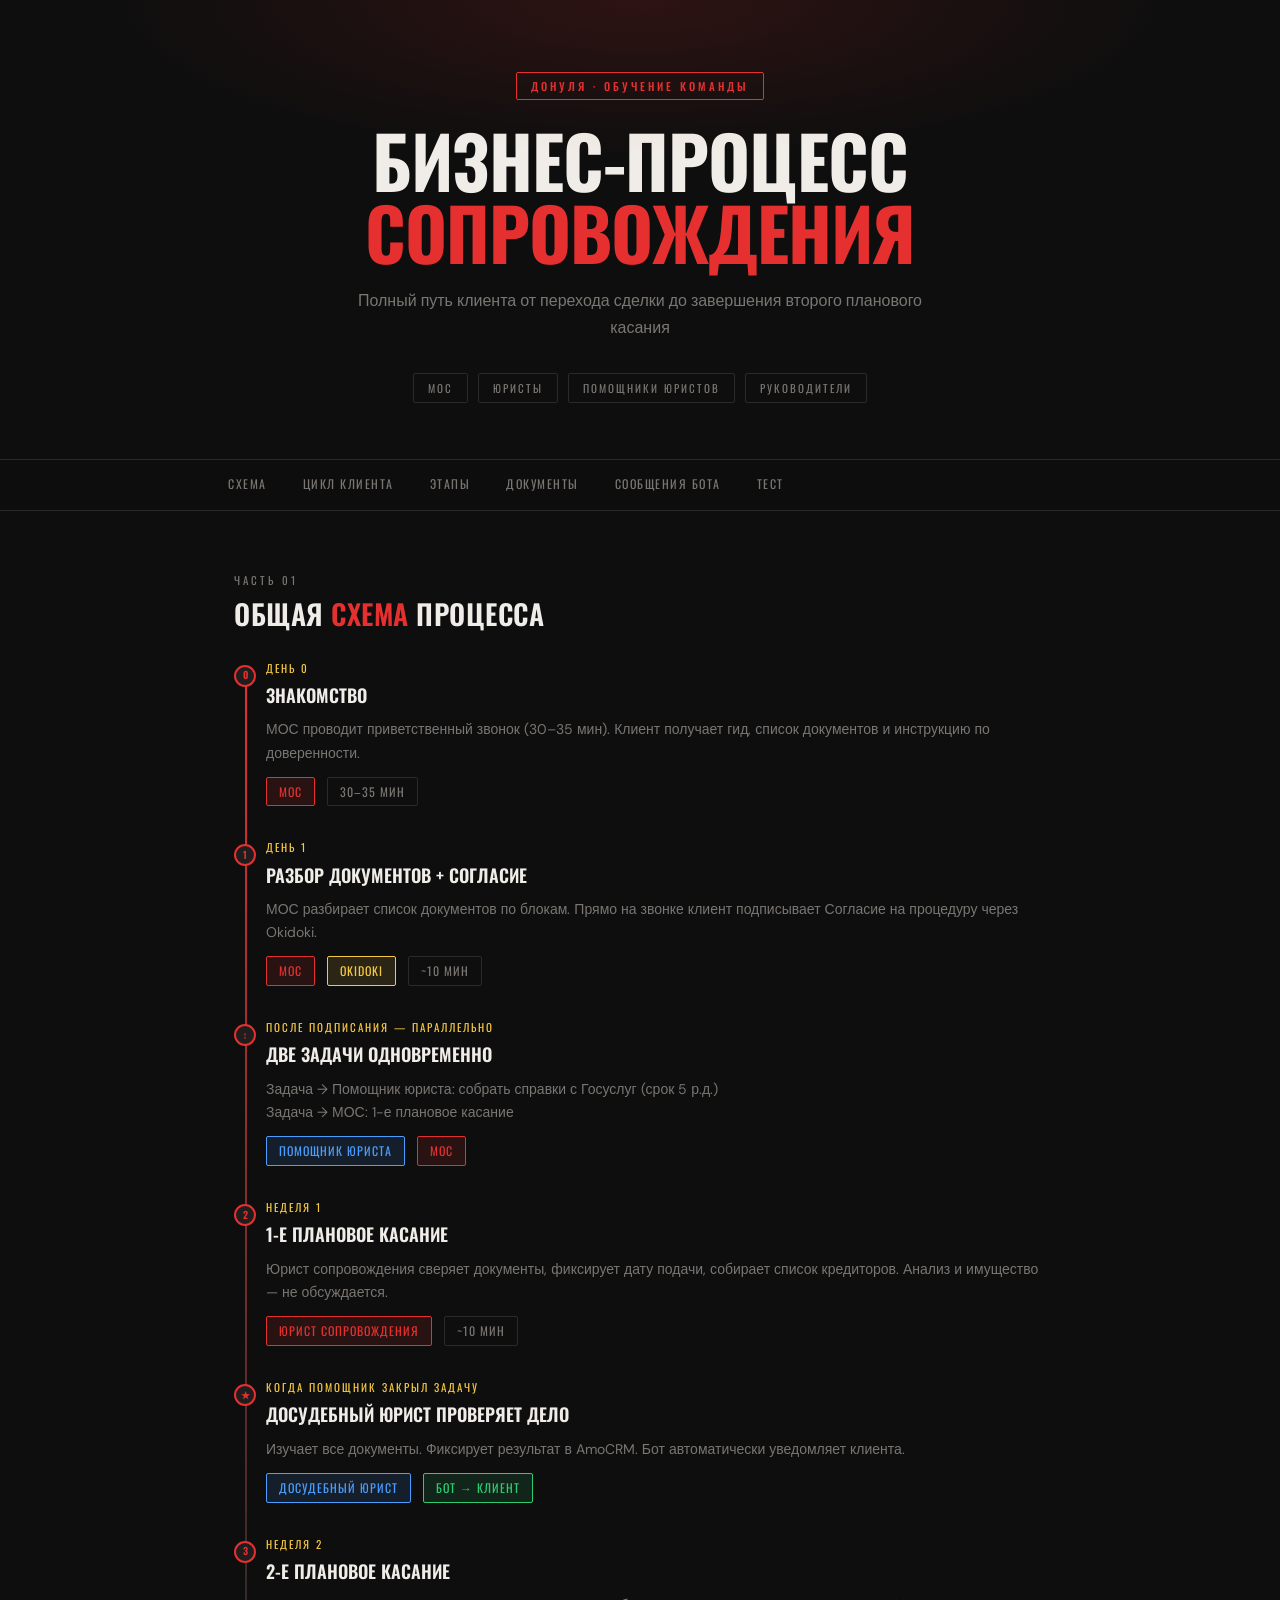
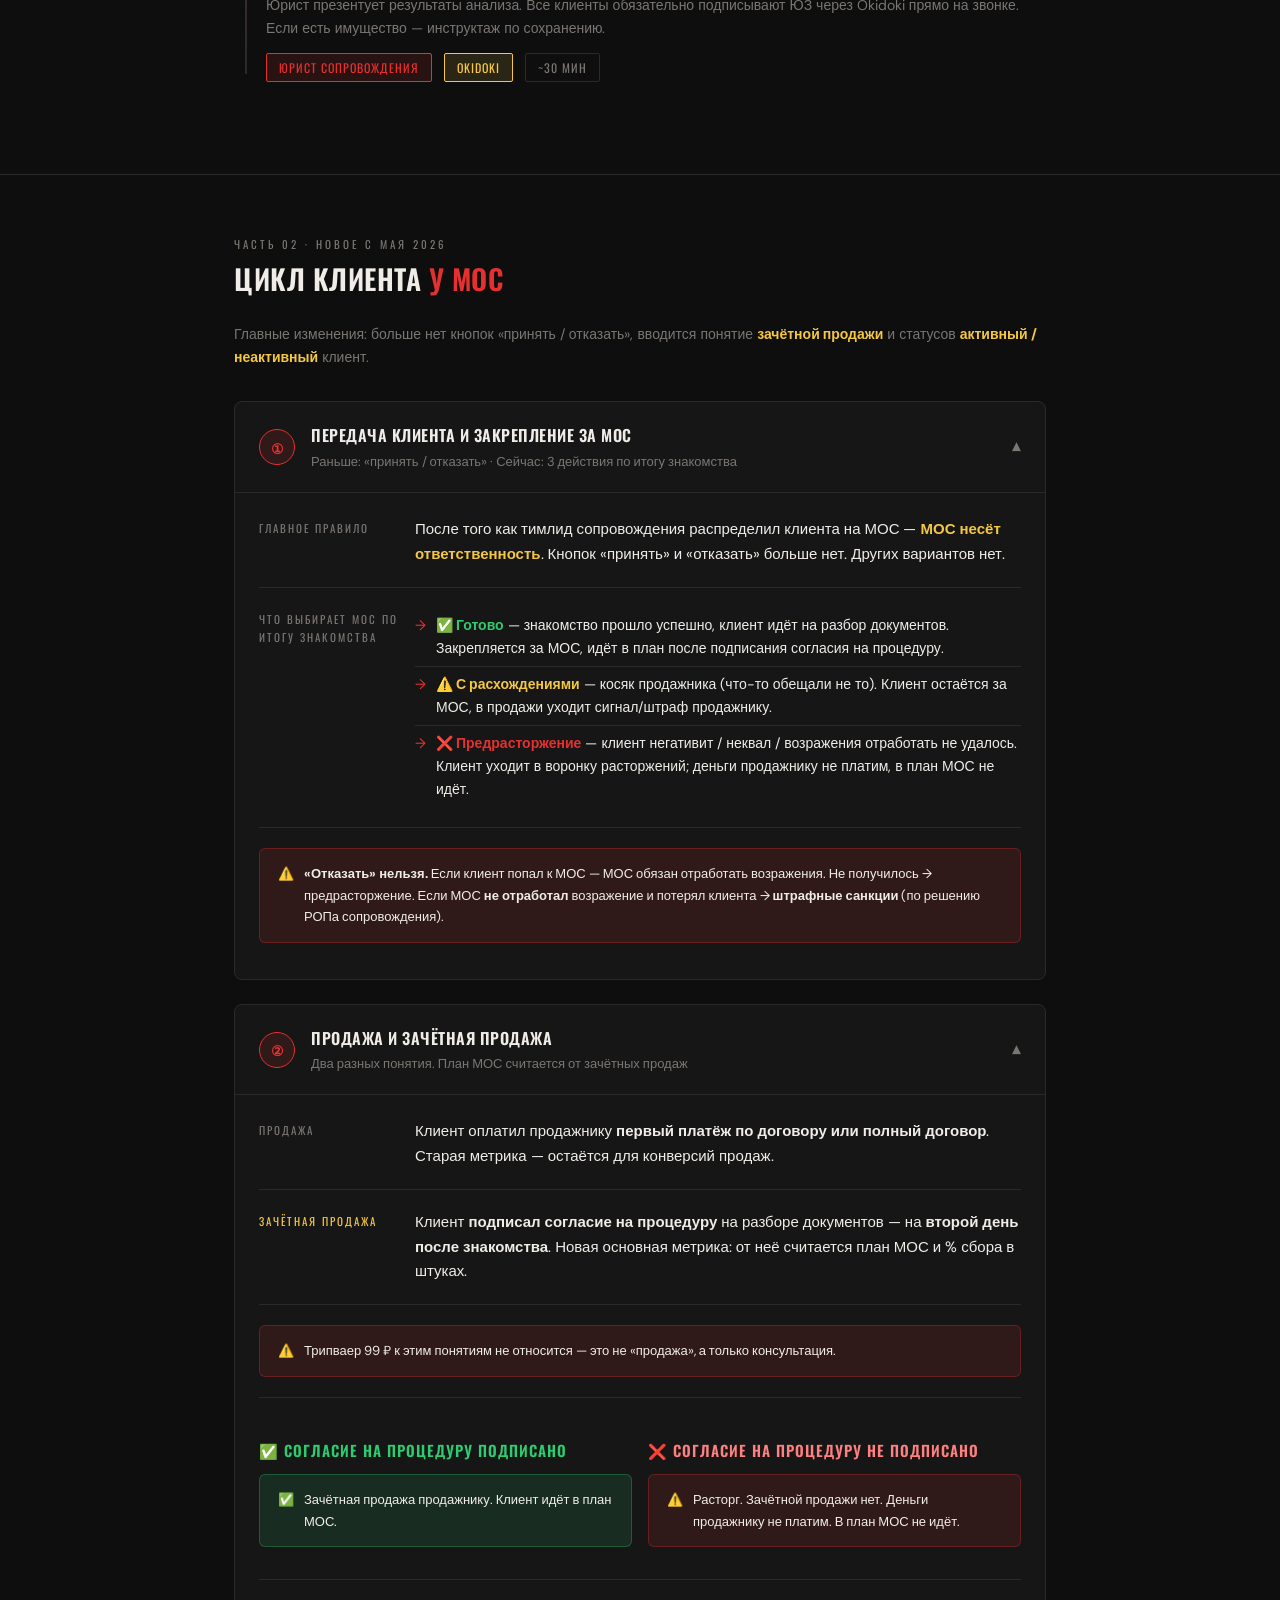
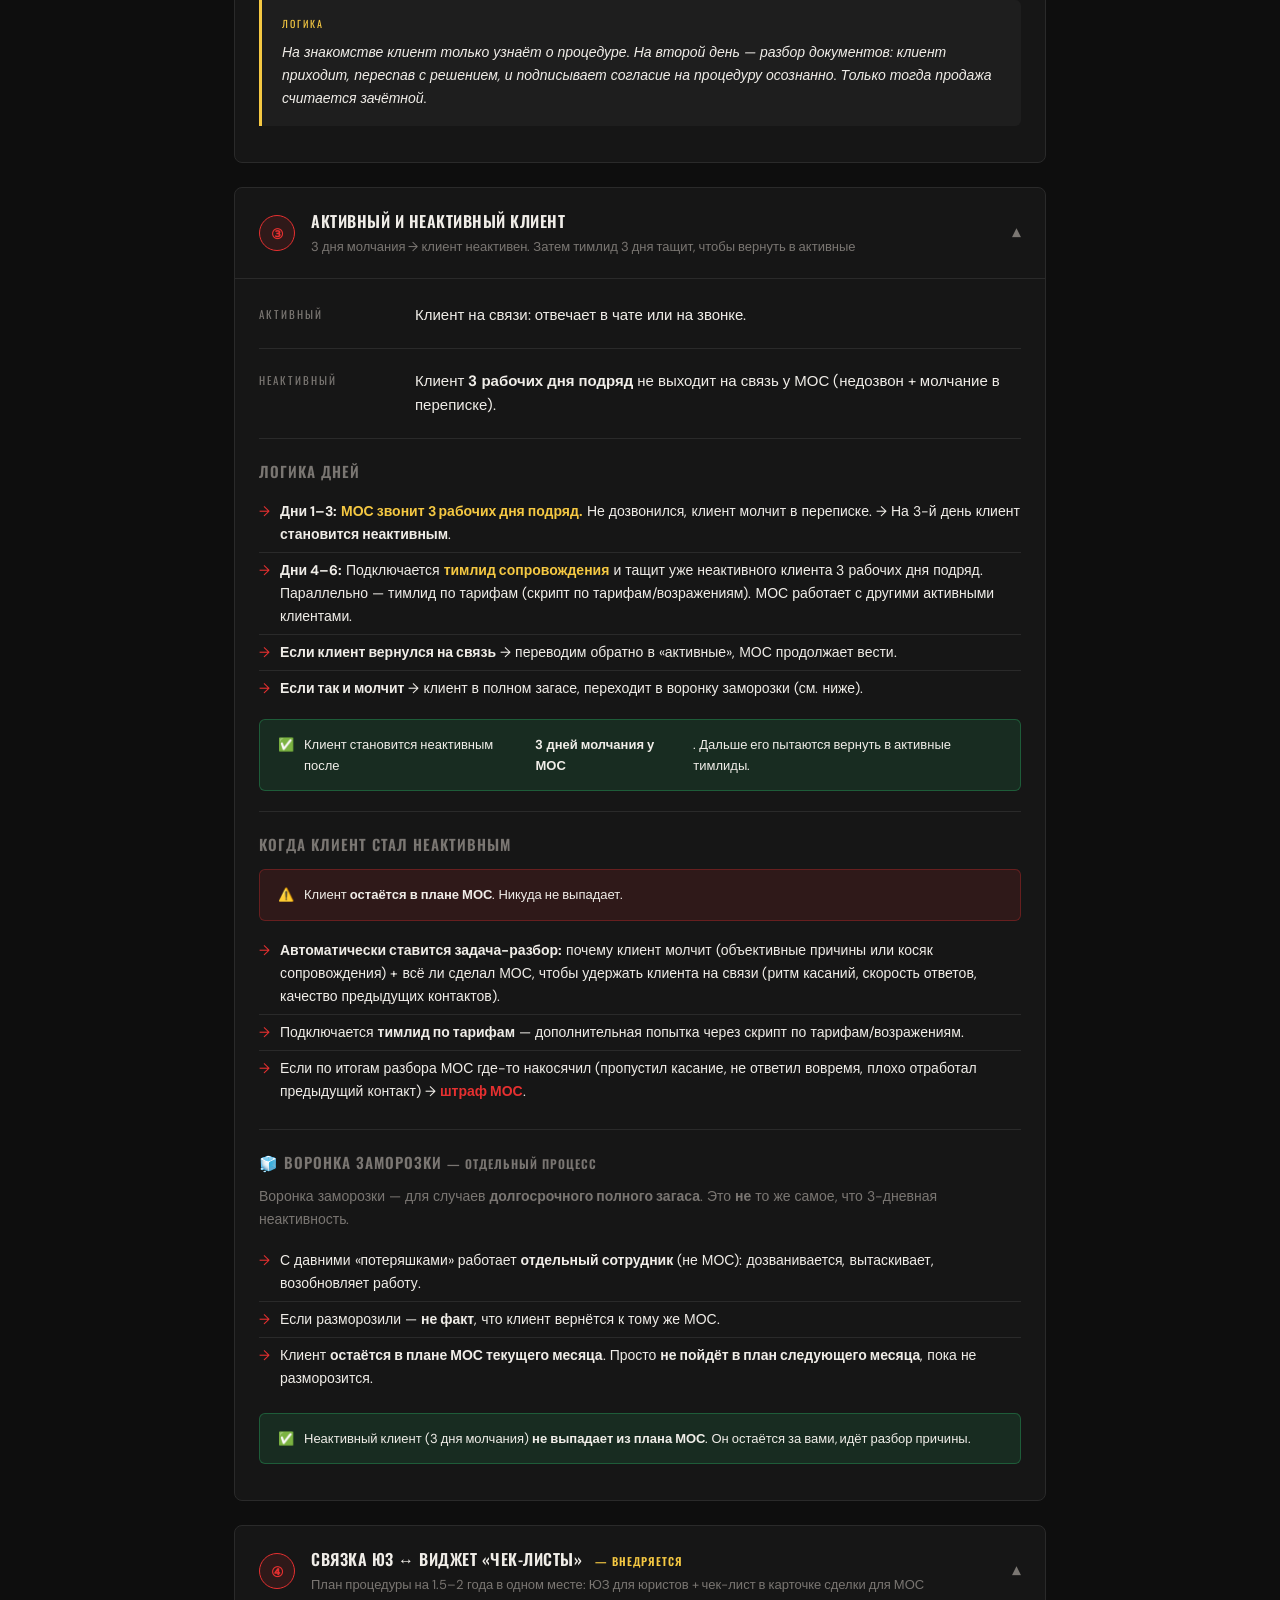
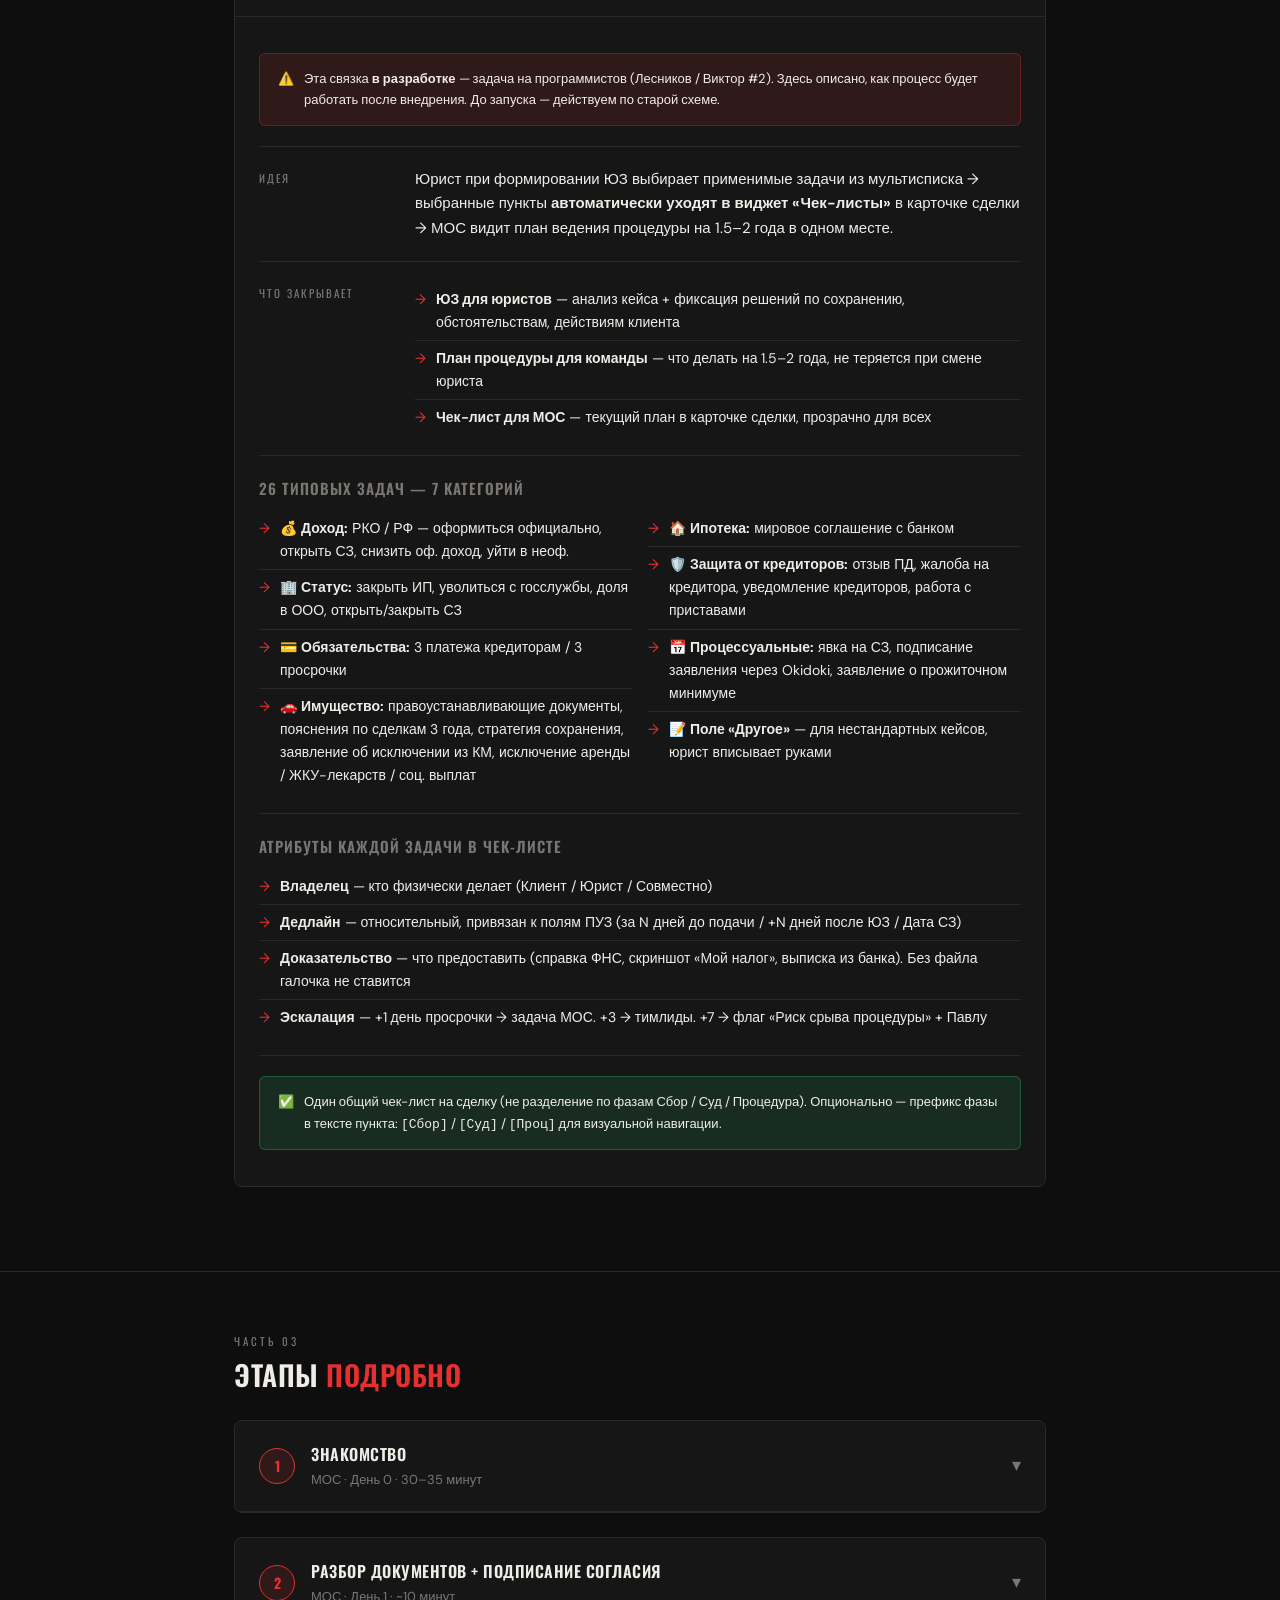
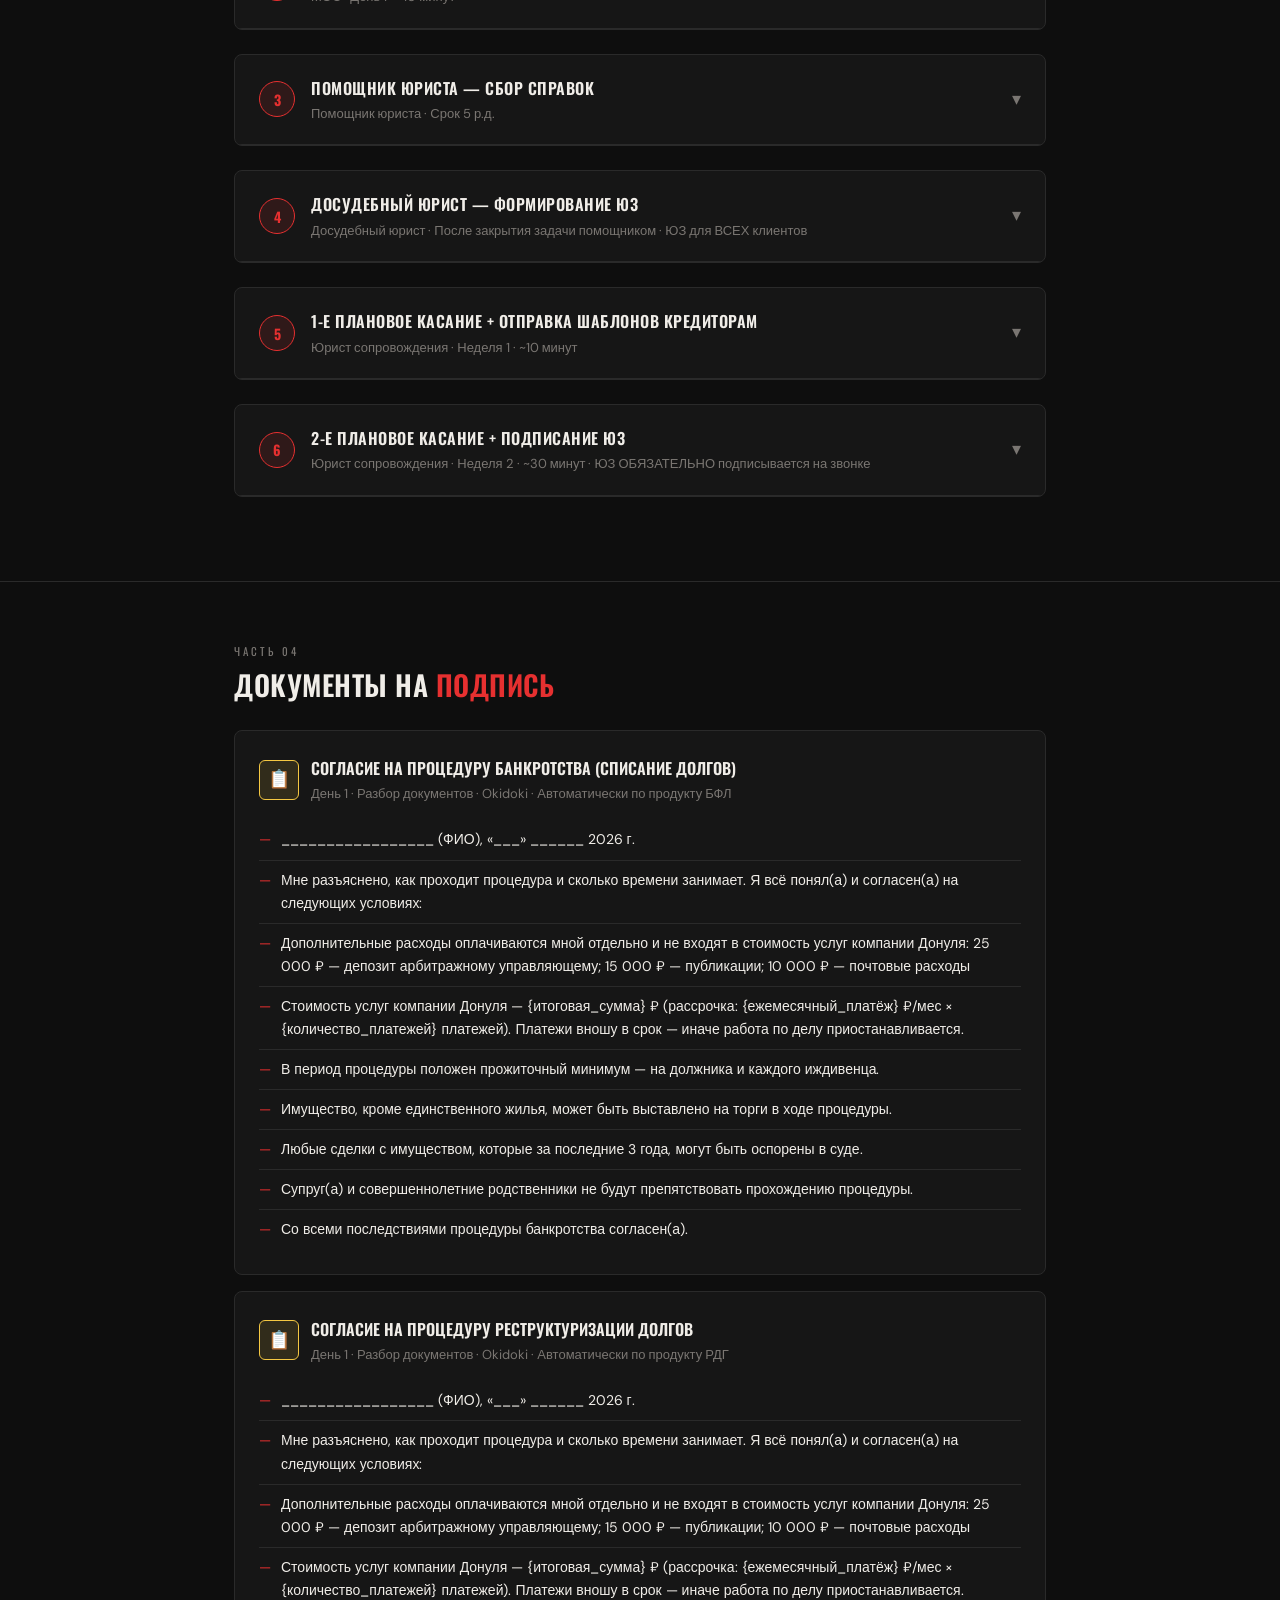
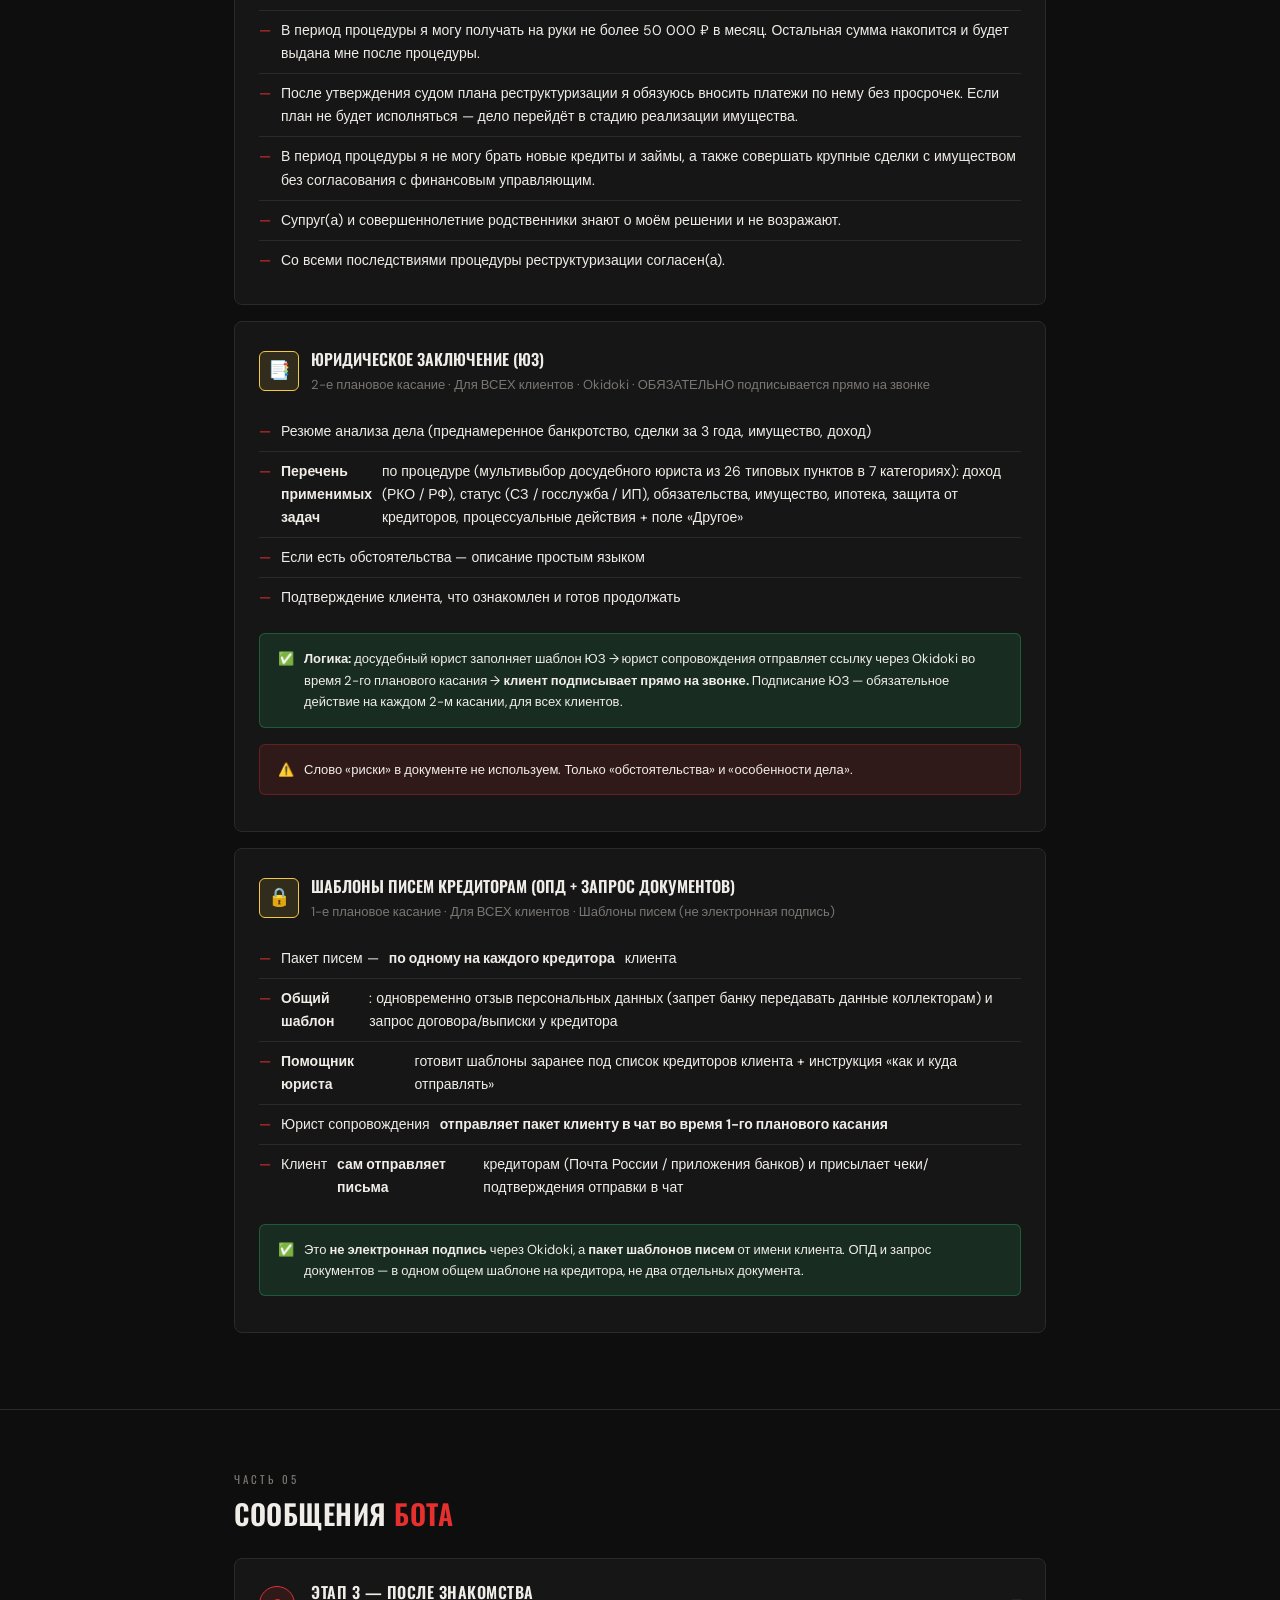
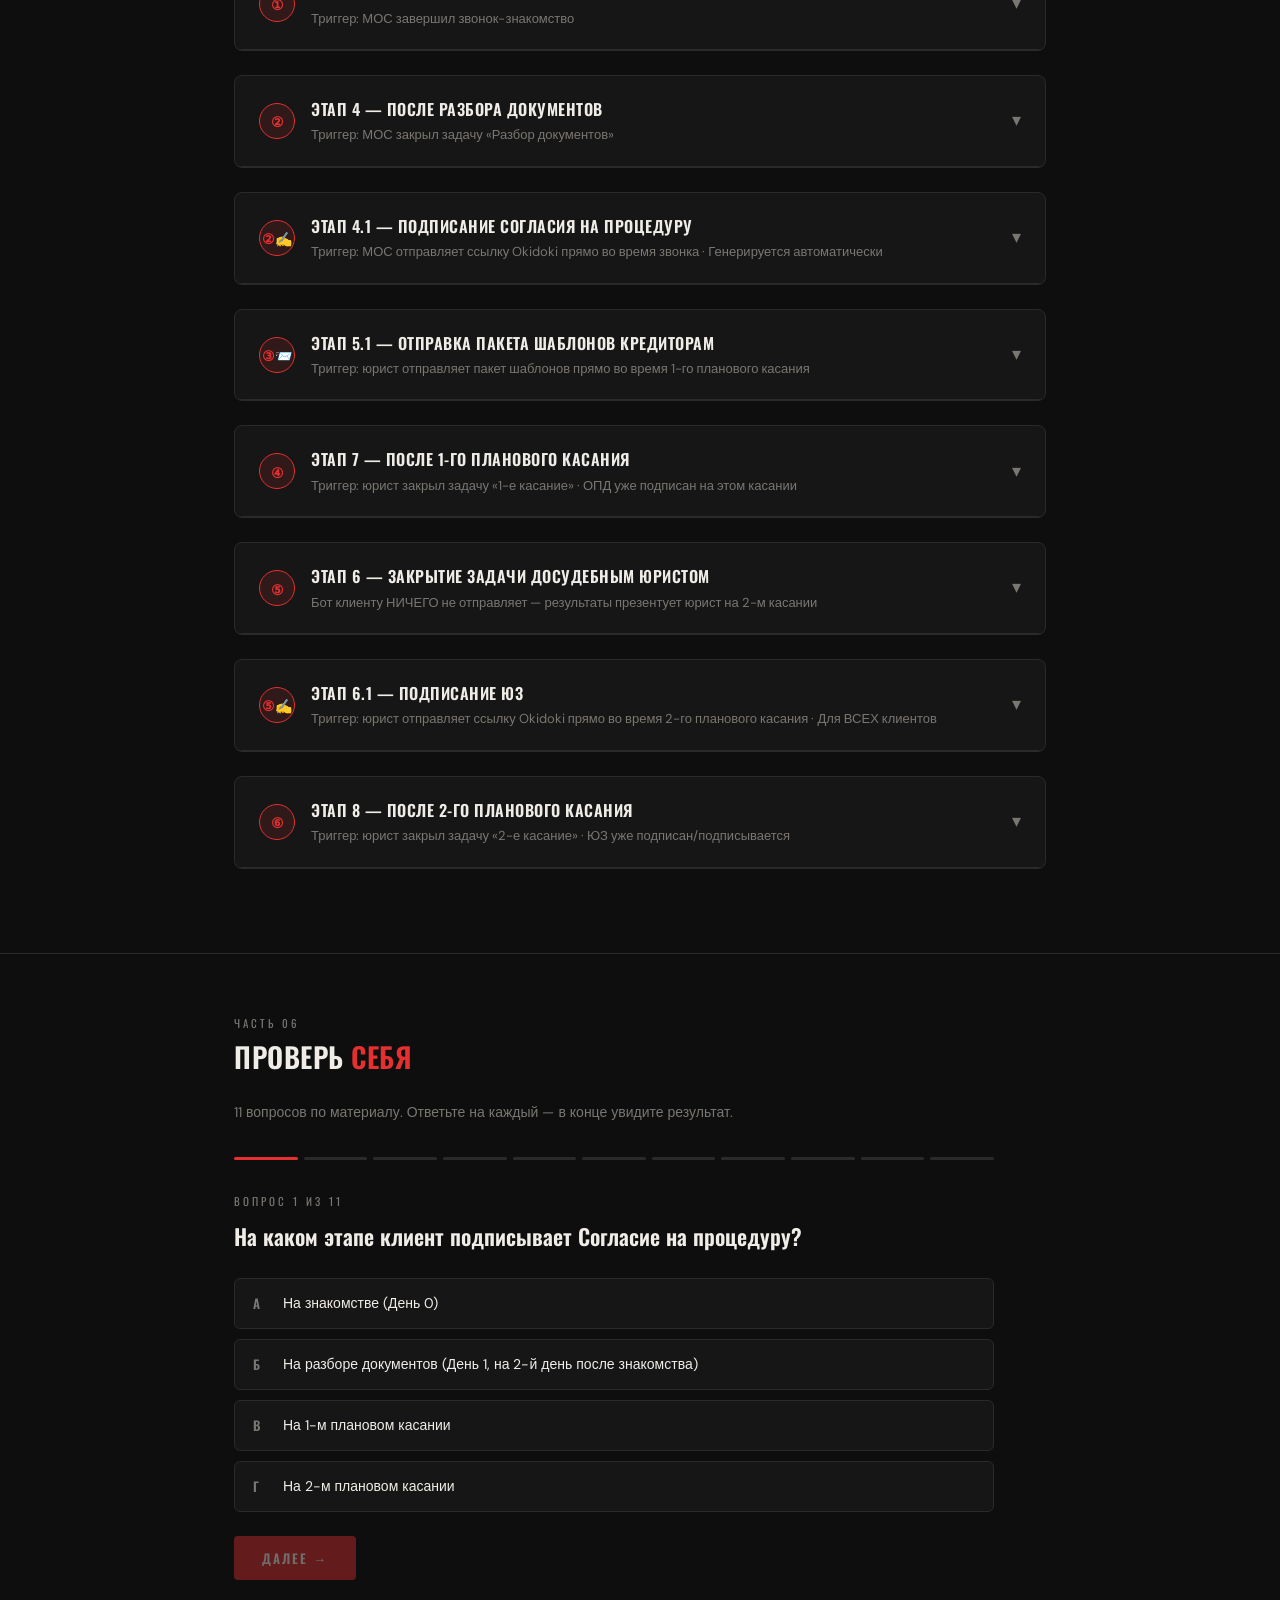
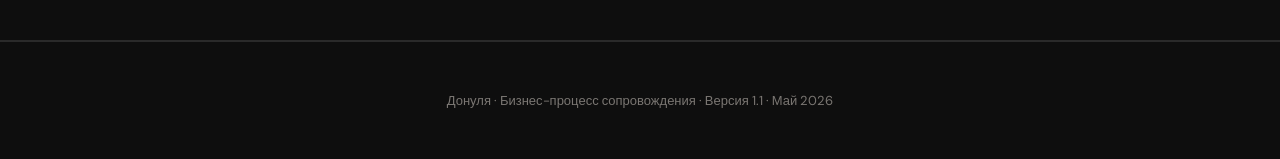
==== commit ea95a909: "Okidoki — всегда (убрано «если нужно»); чистка bot-messages - В схеме (Часть 01): убрано «Okidoki (е" ====
--- a/index.html
+++ b/index.html
@@ -730,10 +730,10 @@
         <div class="tl-dot">3</div>
         <div class="tl-day">Неделя 2</div>
         <div class="tl-title">2-е плановое касание</div>
-        <div class="tl-desc">Юрист презентует результаты анализа. Если выявлены обстоятельства — клиент подписывает Уведомление. Если есть имущество — инструктаж по сохранению.</div>
+        <div class="tl-desc">Юрист презентует результаты анализа. Все клиенты обязательно подписывают ЮЗ через Okidoki прямо на звонке. Если есть имущество — инструктаж по сохранению.</div>
         <div class="tl-parallel">
           <div class="tl-tag red">Юрист сопровождения</div>
-          <div class="tl-tag yellow">Okidoki (если нужно)</div>
+          <div class="tl-tag yellow">Okidoki</div>
           <div class="tl-tag">~30 мин</div>
         </div>
       </div>
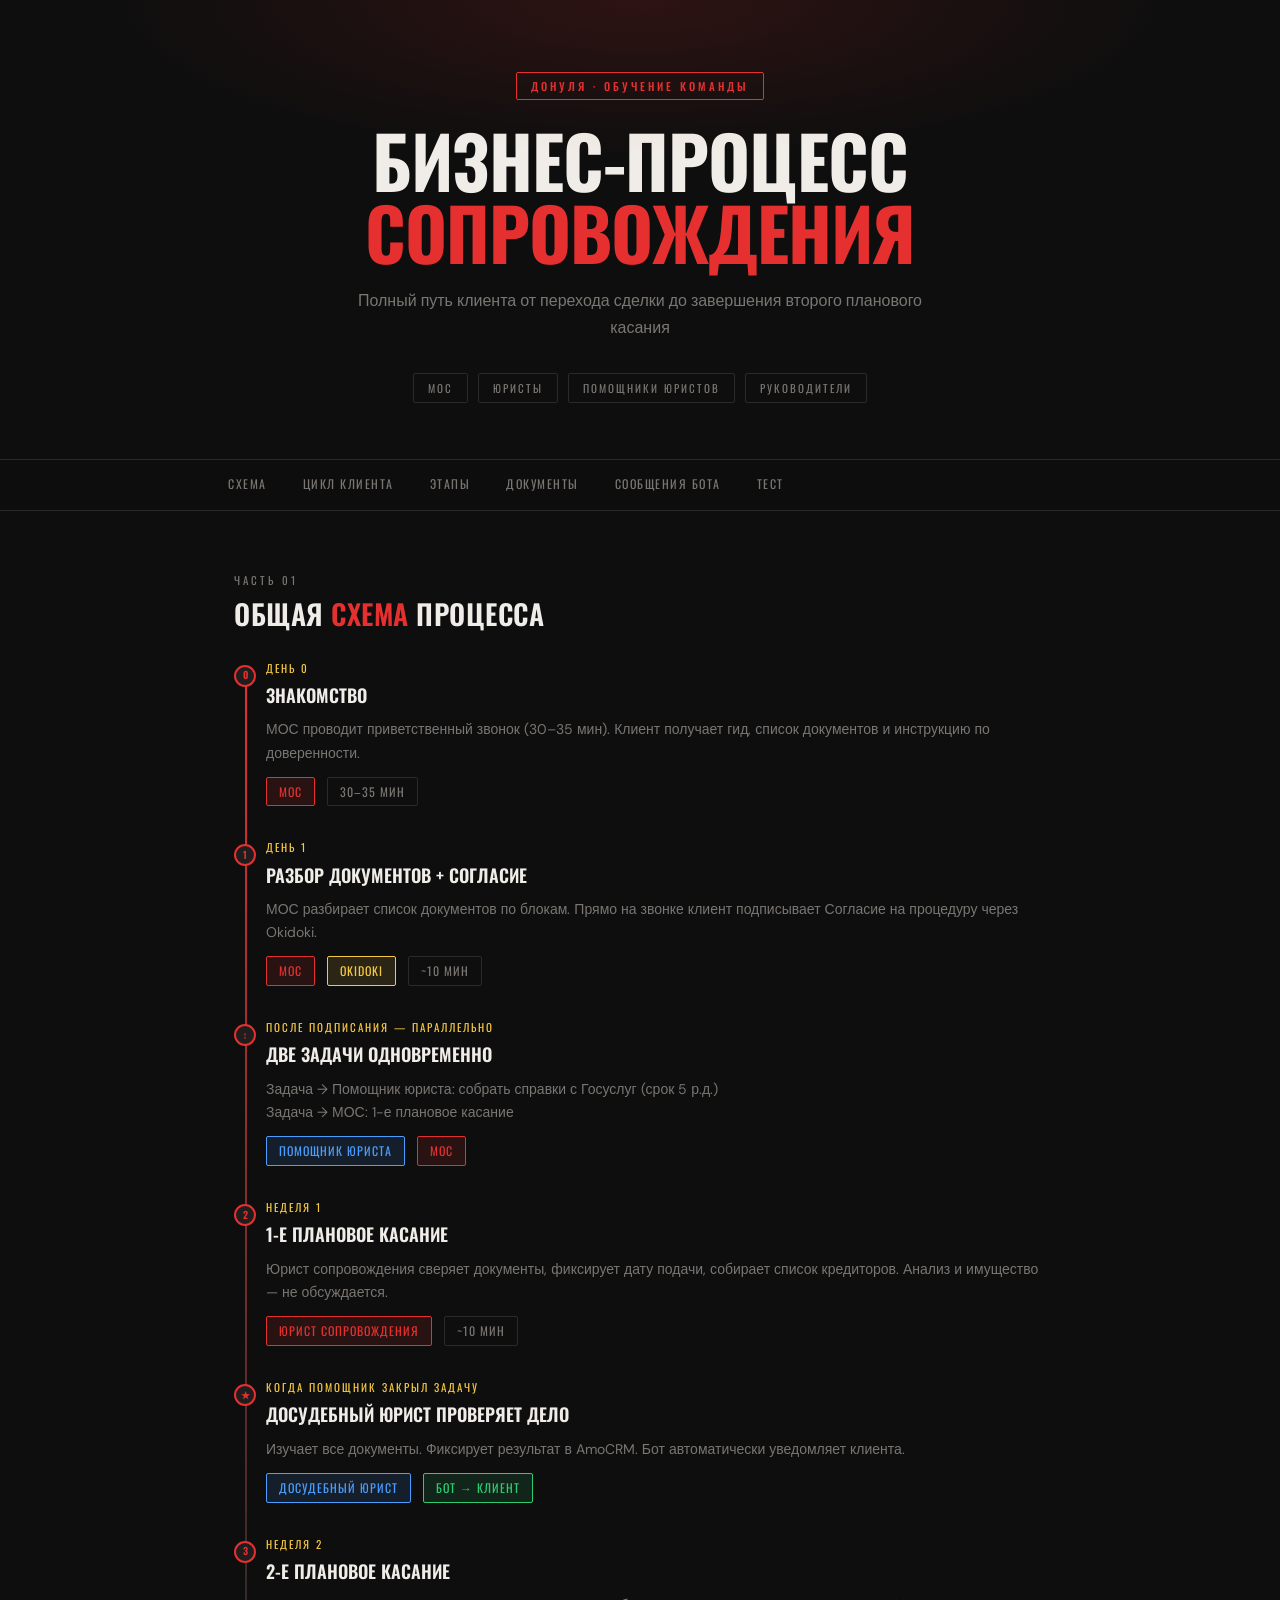
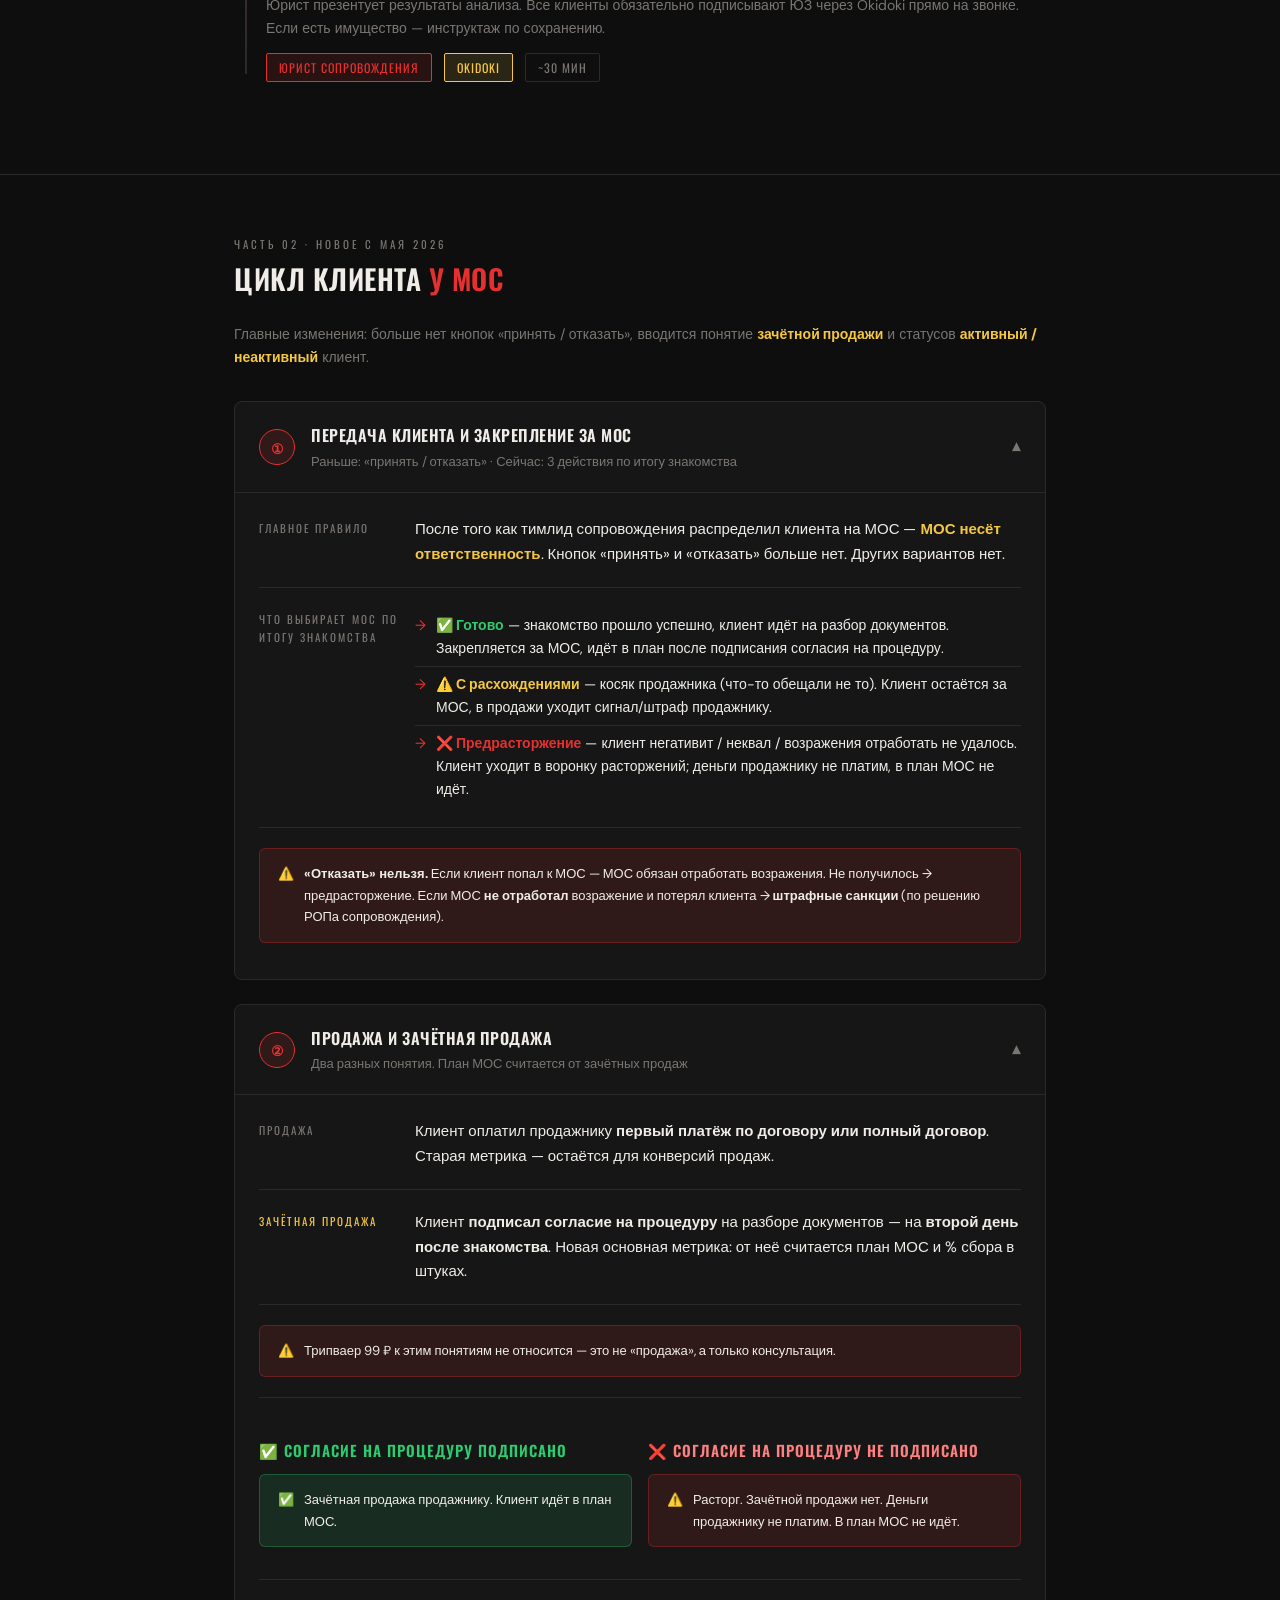
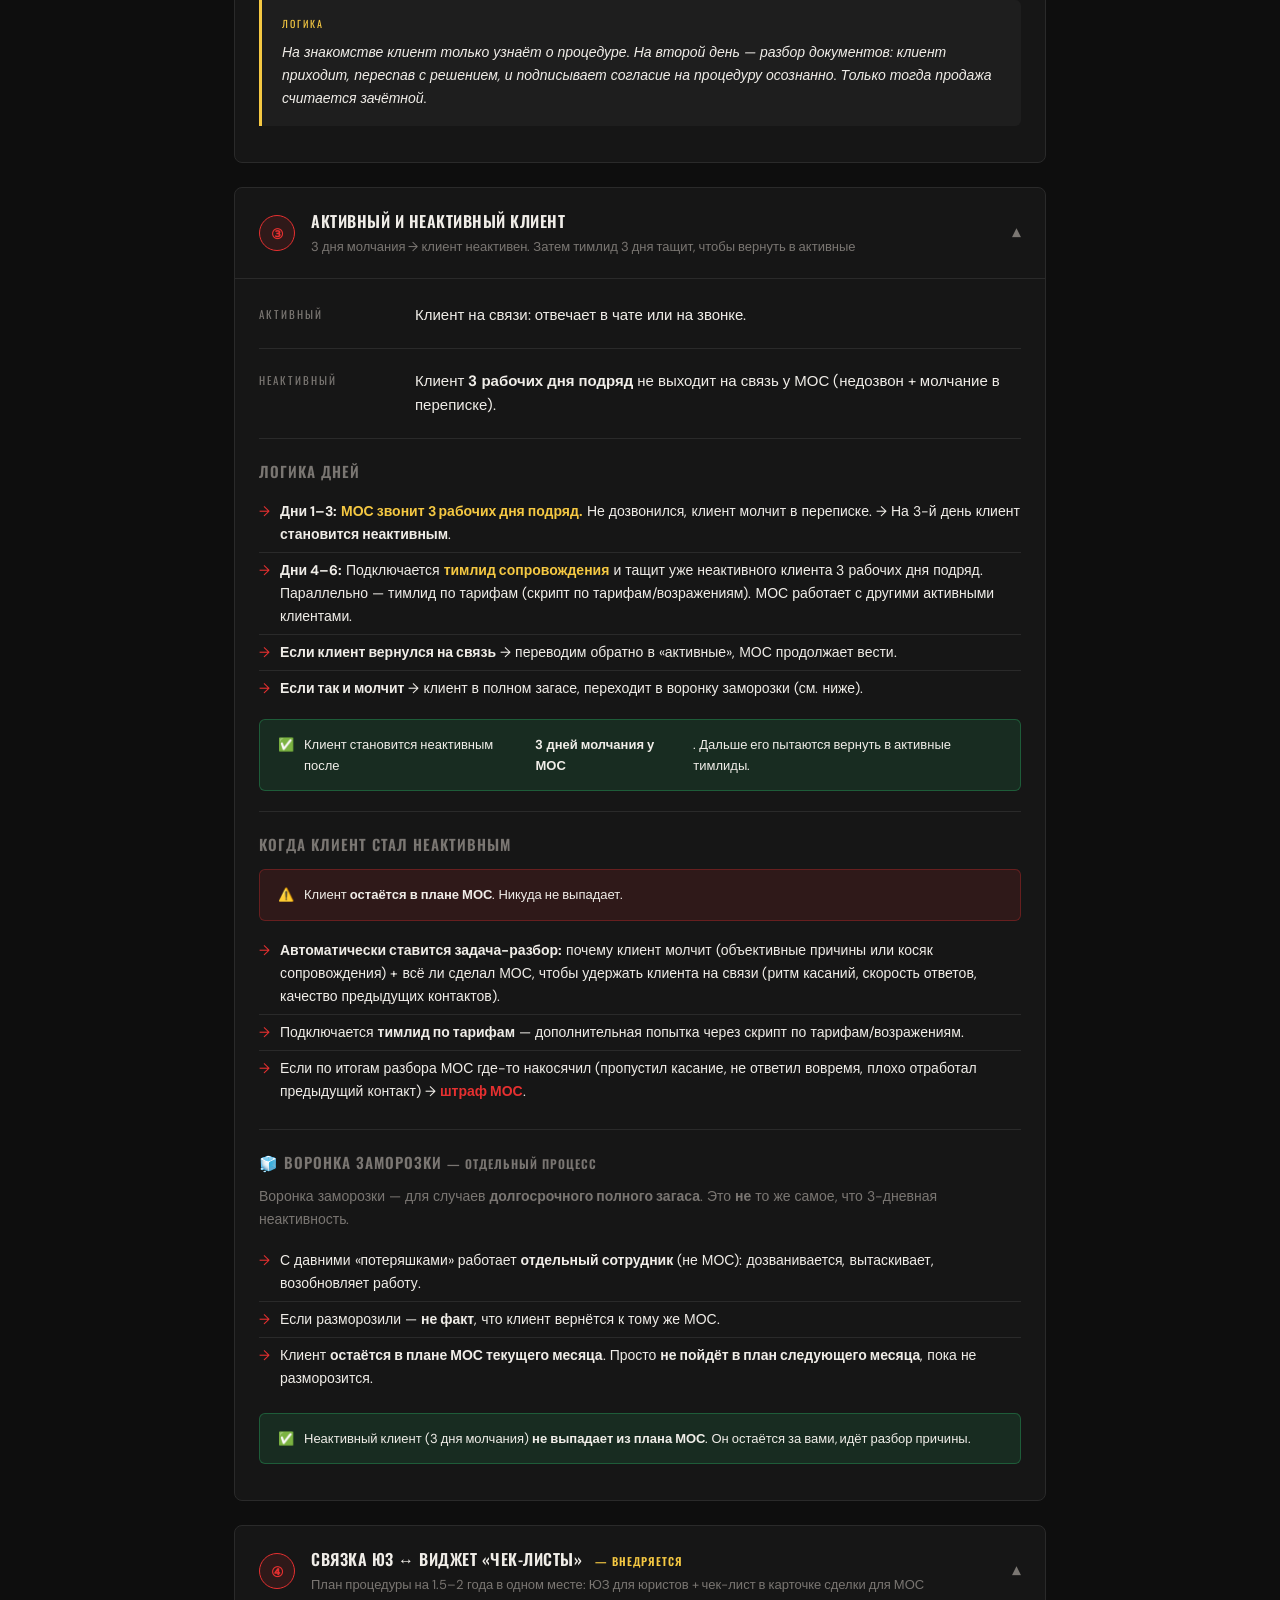
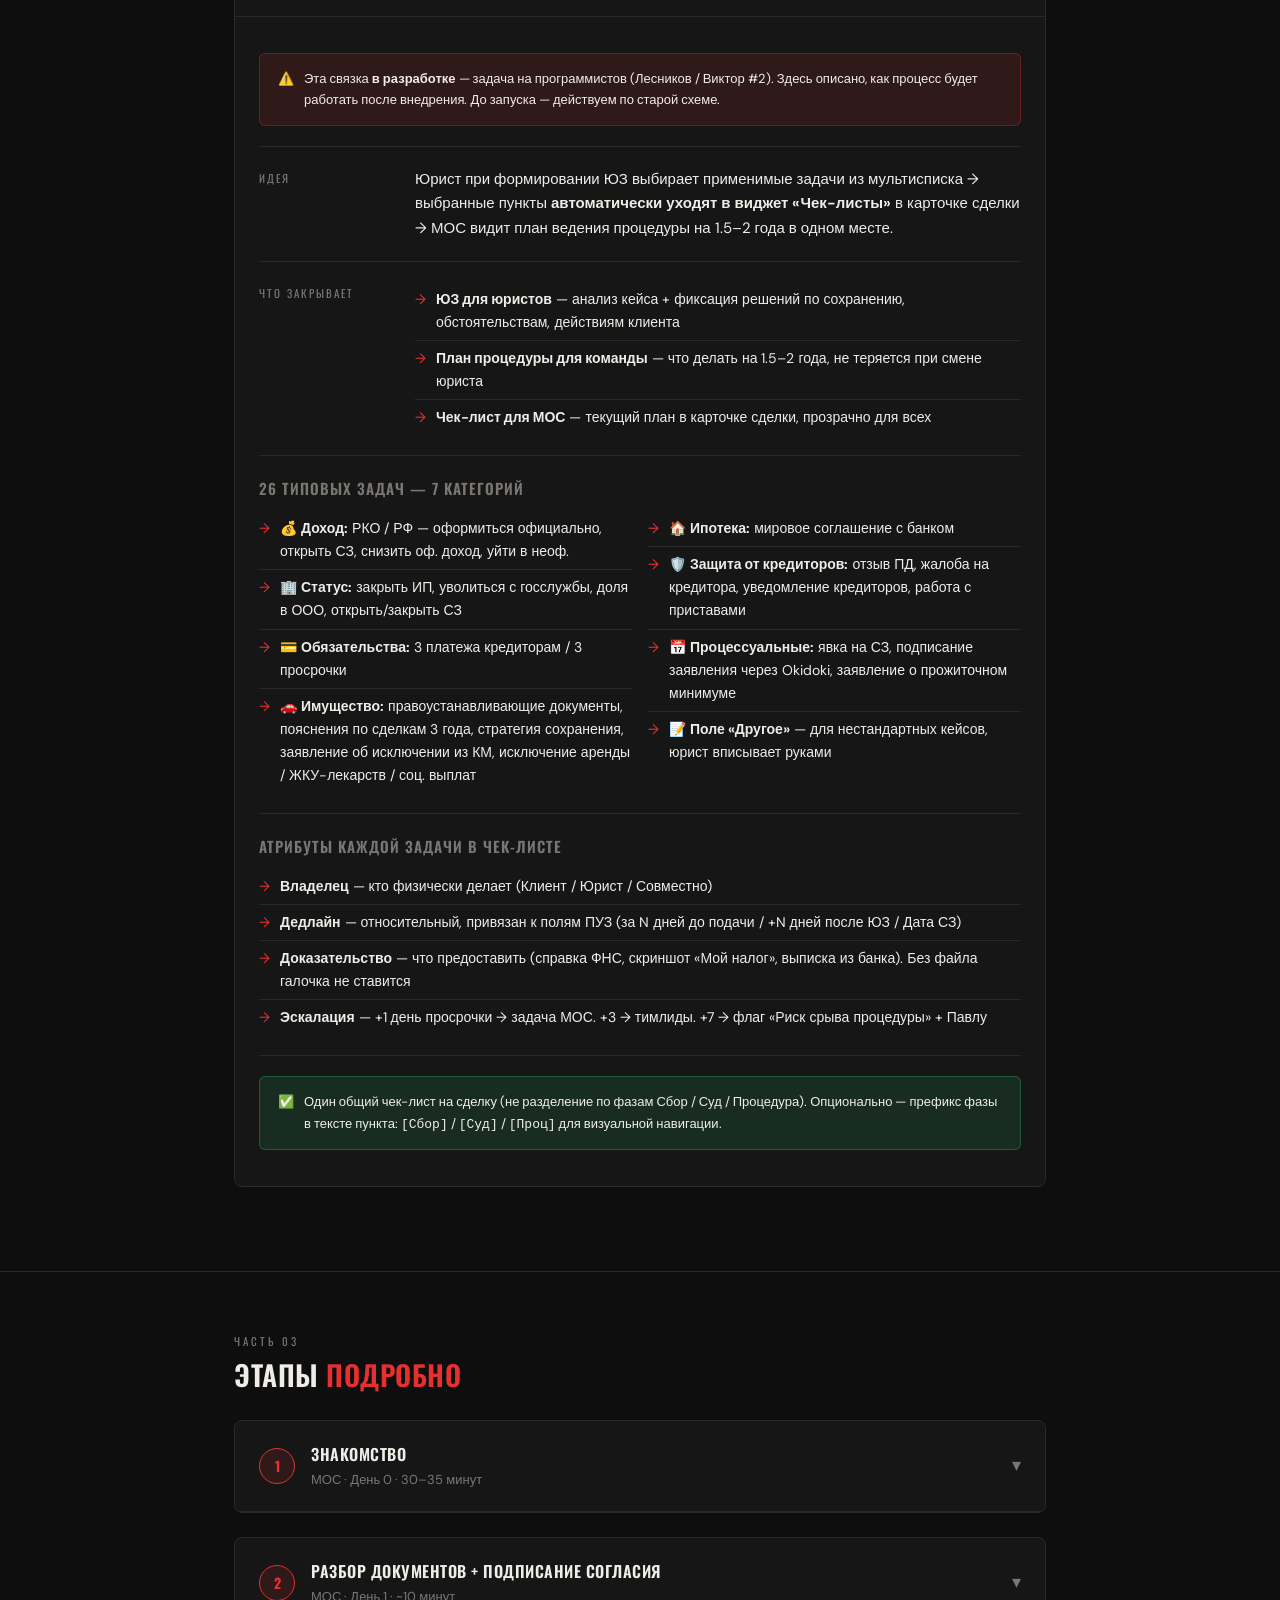
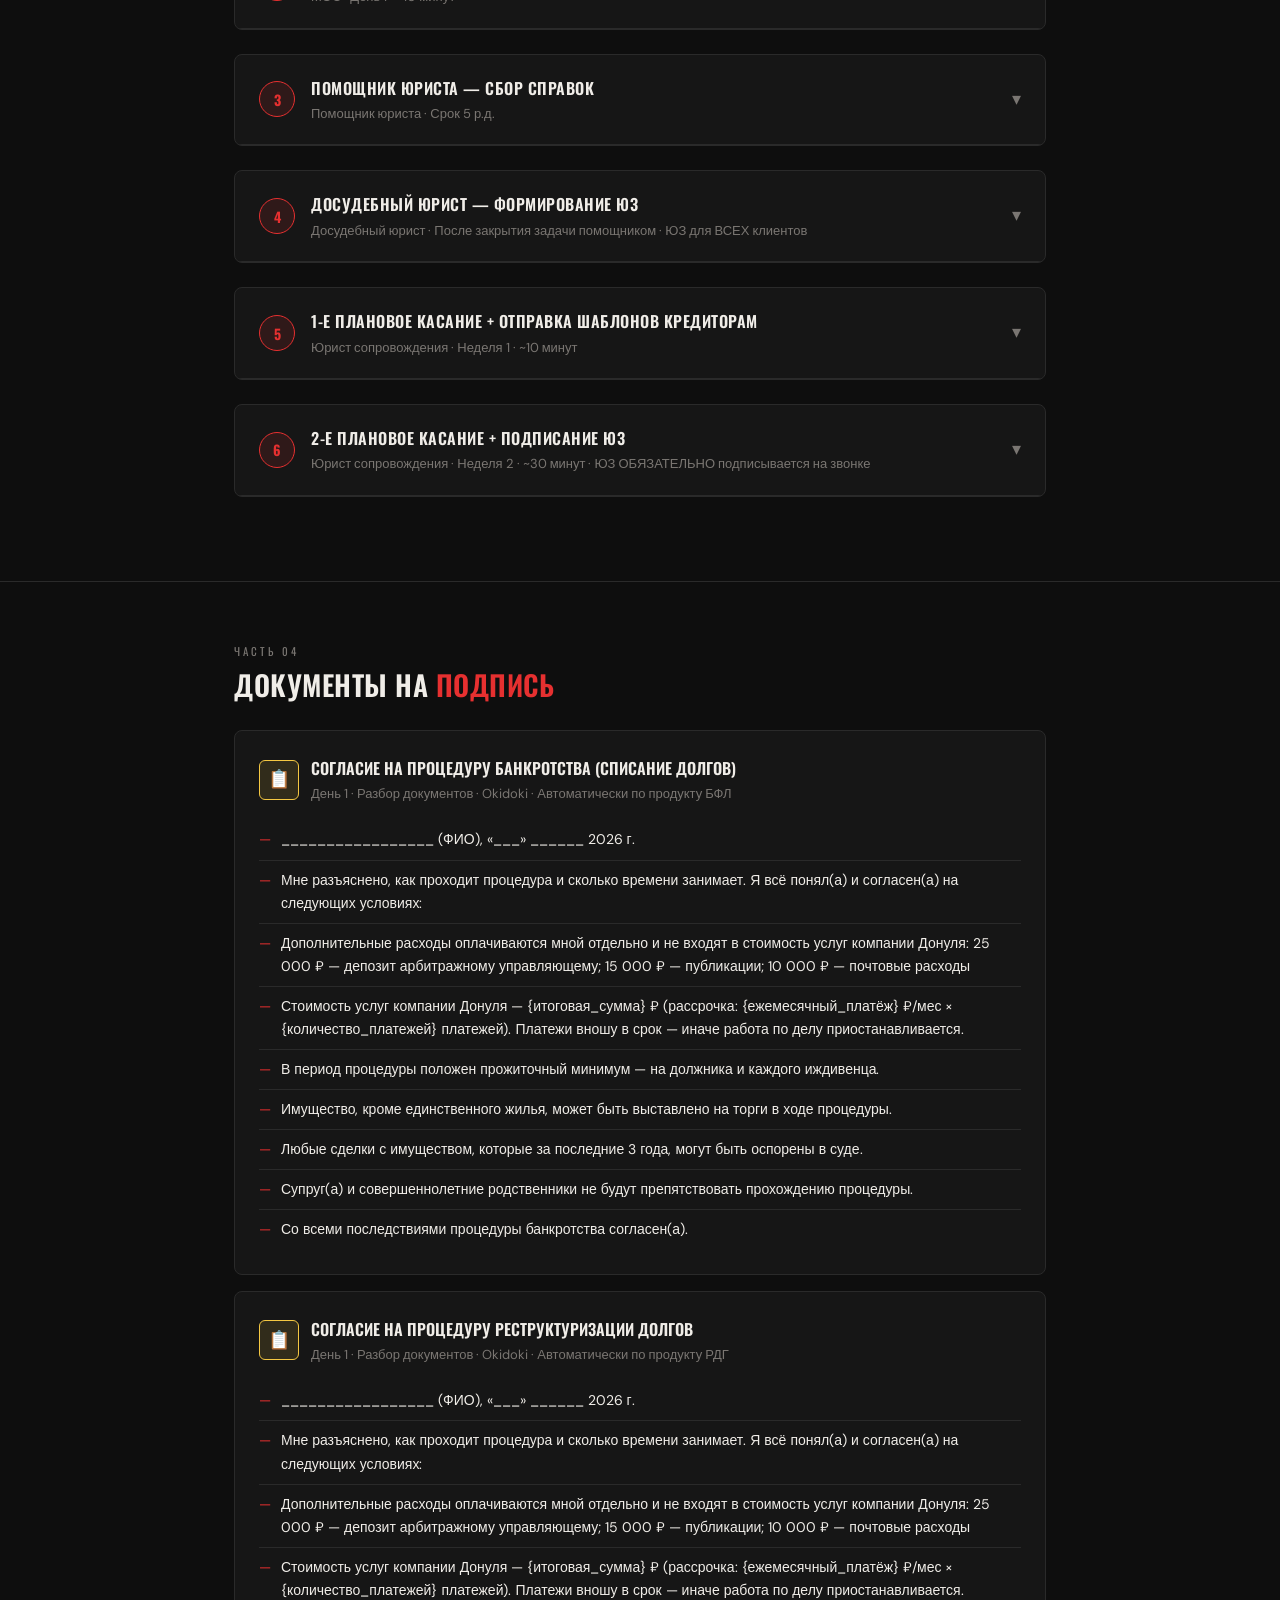
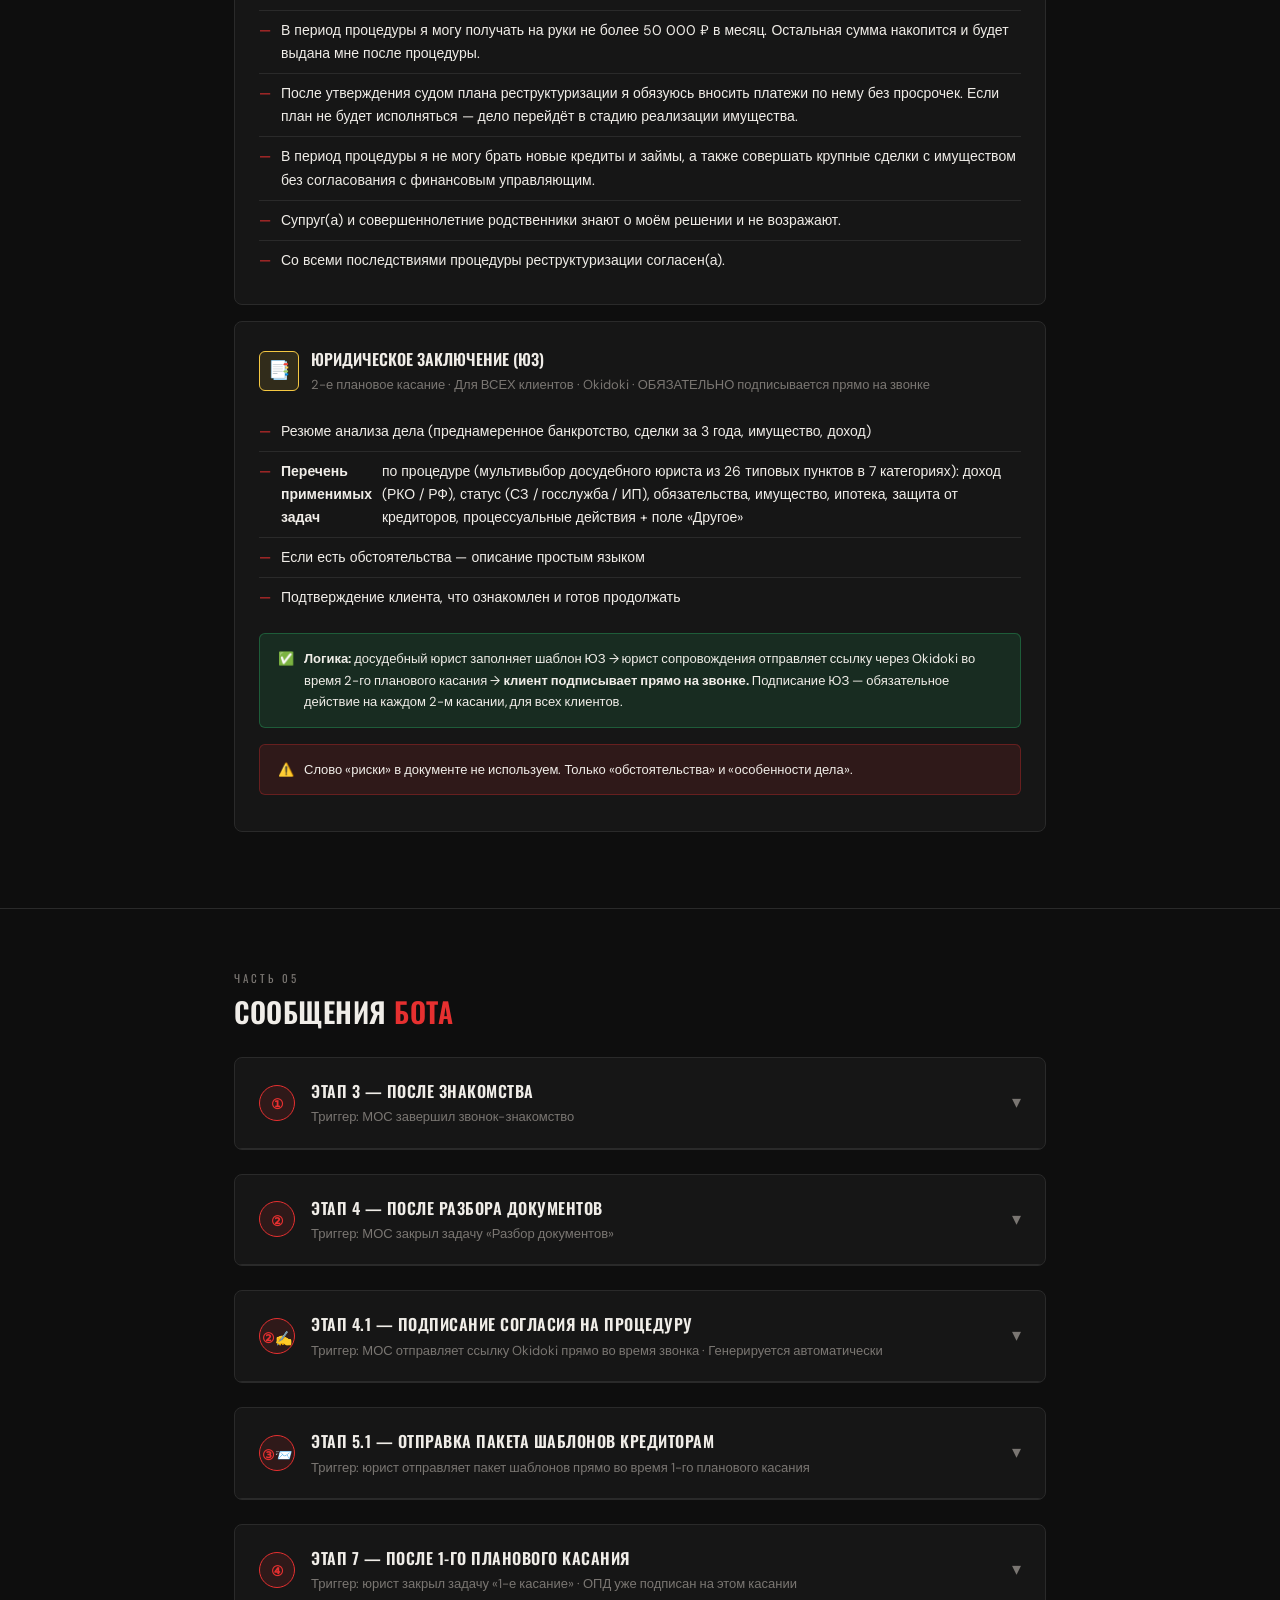
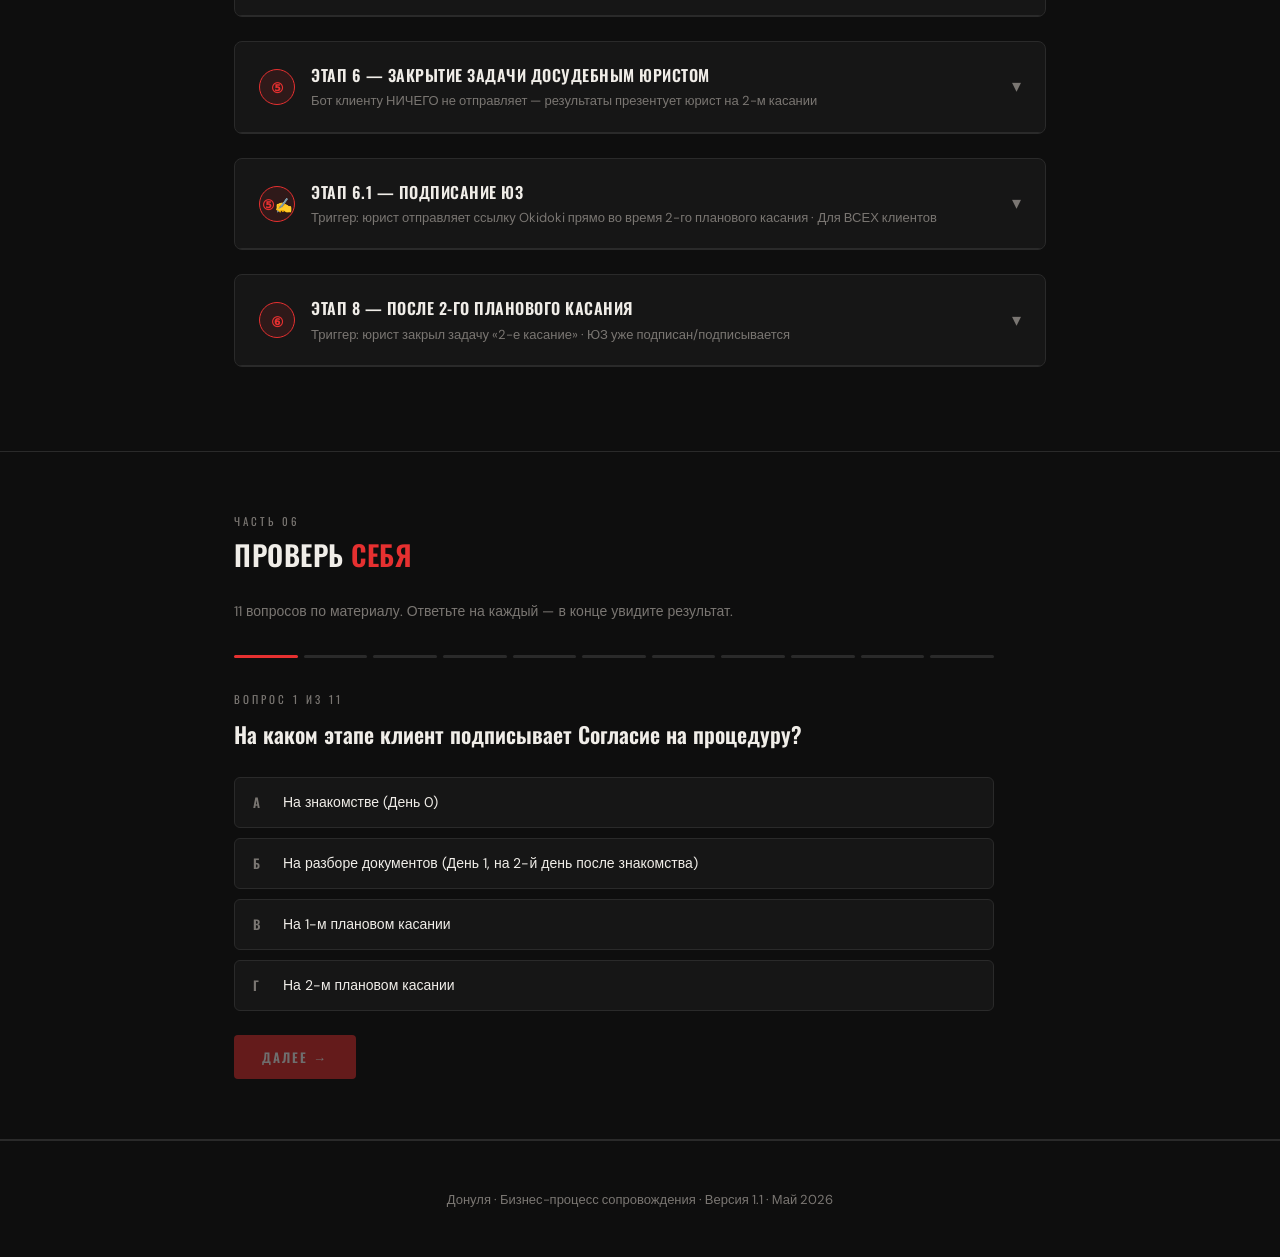
==== commit 3b0ba1e1: "Убрана карточка «Шаблоны писем кредиторам» из части «Документы» Шаблоны писем (ОПД + запрос документ" ====
--- a/index.html
+++ b/index.html
@@ -1353,26 +1353,6 @@
       </div>
       <div class="warn-box" style="margin-top:16px">
         Слово «риски» в документе не используем. Только «обстоятельства» и «особенности дела».
-      </div>
-    </div>
-
-    <div class="doc-card">
-      <div class="doc-card-header">
-        <div class="doc-icon">🔒</div>
-        <div>
-          <div class="doc-name">Шаблоны писем кредиторам (ОПД + запрос документов)</div>
-          <div class="doc-when">1-е плановое касание · Для ВСЕХ клиентов · Шаблоны писем (не электронная подпись)</div>
-        </div>
-      </div>
-      <ul class="doc-items">
-        <li>Пакет писем — <strong>по одному на каждого кредитора</strong> клиента</li>
-        <li><strong>Общий шаблон</strong>: одновременно отзыв персональных данных (запрет банку передавать данные коллекторам) и запрос договора/выписки у кредитора</li>
-        <li><strong>Помощник юриста</strong> готовит шаблоны заранее под список кредиторов клиента + инструкция «как и куда отправлять»</li>
-        <li>Юрист сопровождения <strong>отправляет пакет клиенту в чат во время 1-го планового касания</strong></li>
-        <li>Клиент <strong>сам отправляет письма</strong> кредиторам (Почта России / приложения банков) и присылает чеки/подтверждения отправки в чат</li>
-      </ul>
-      <div class="info-box" style="margin-top:16px">
-        <div>Это <strong>не электронная подпись</strong> через Okidoki, а <strong>пакет шаблонов писем</strong> от имени клиента. ОПД и запрос документов — в одном общем шаблоне на кредитора, не два отдельных документа.</div>
       </div>
     </div>
 
